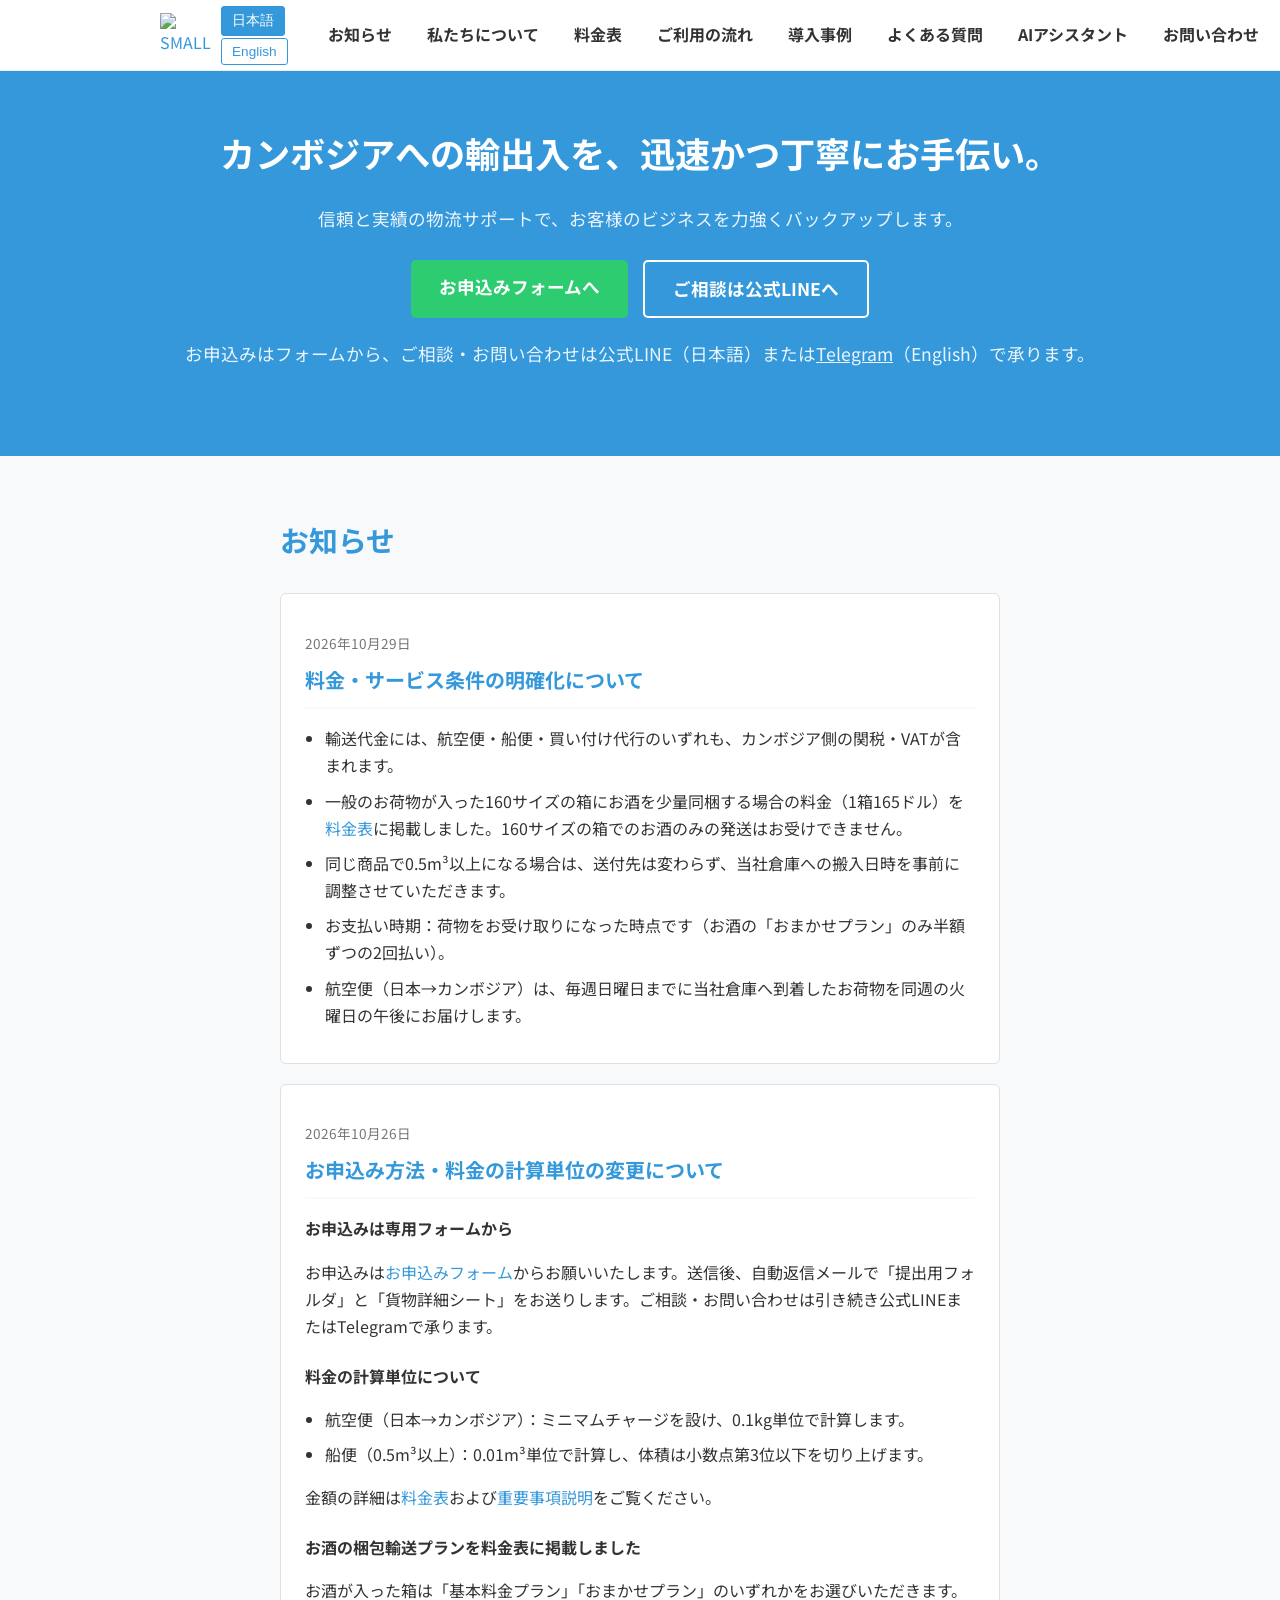
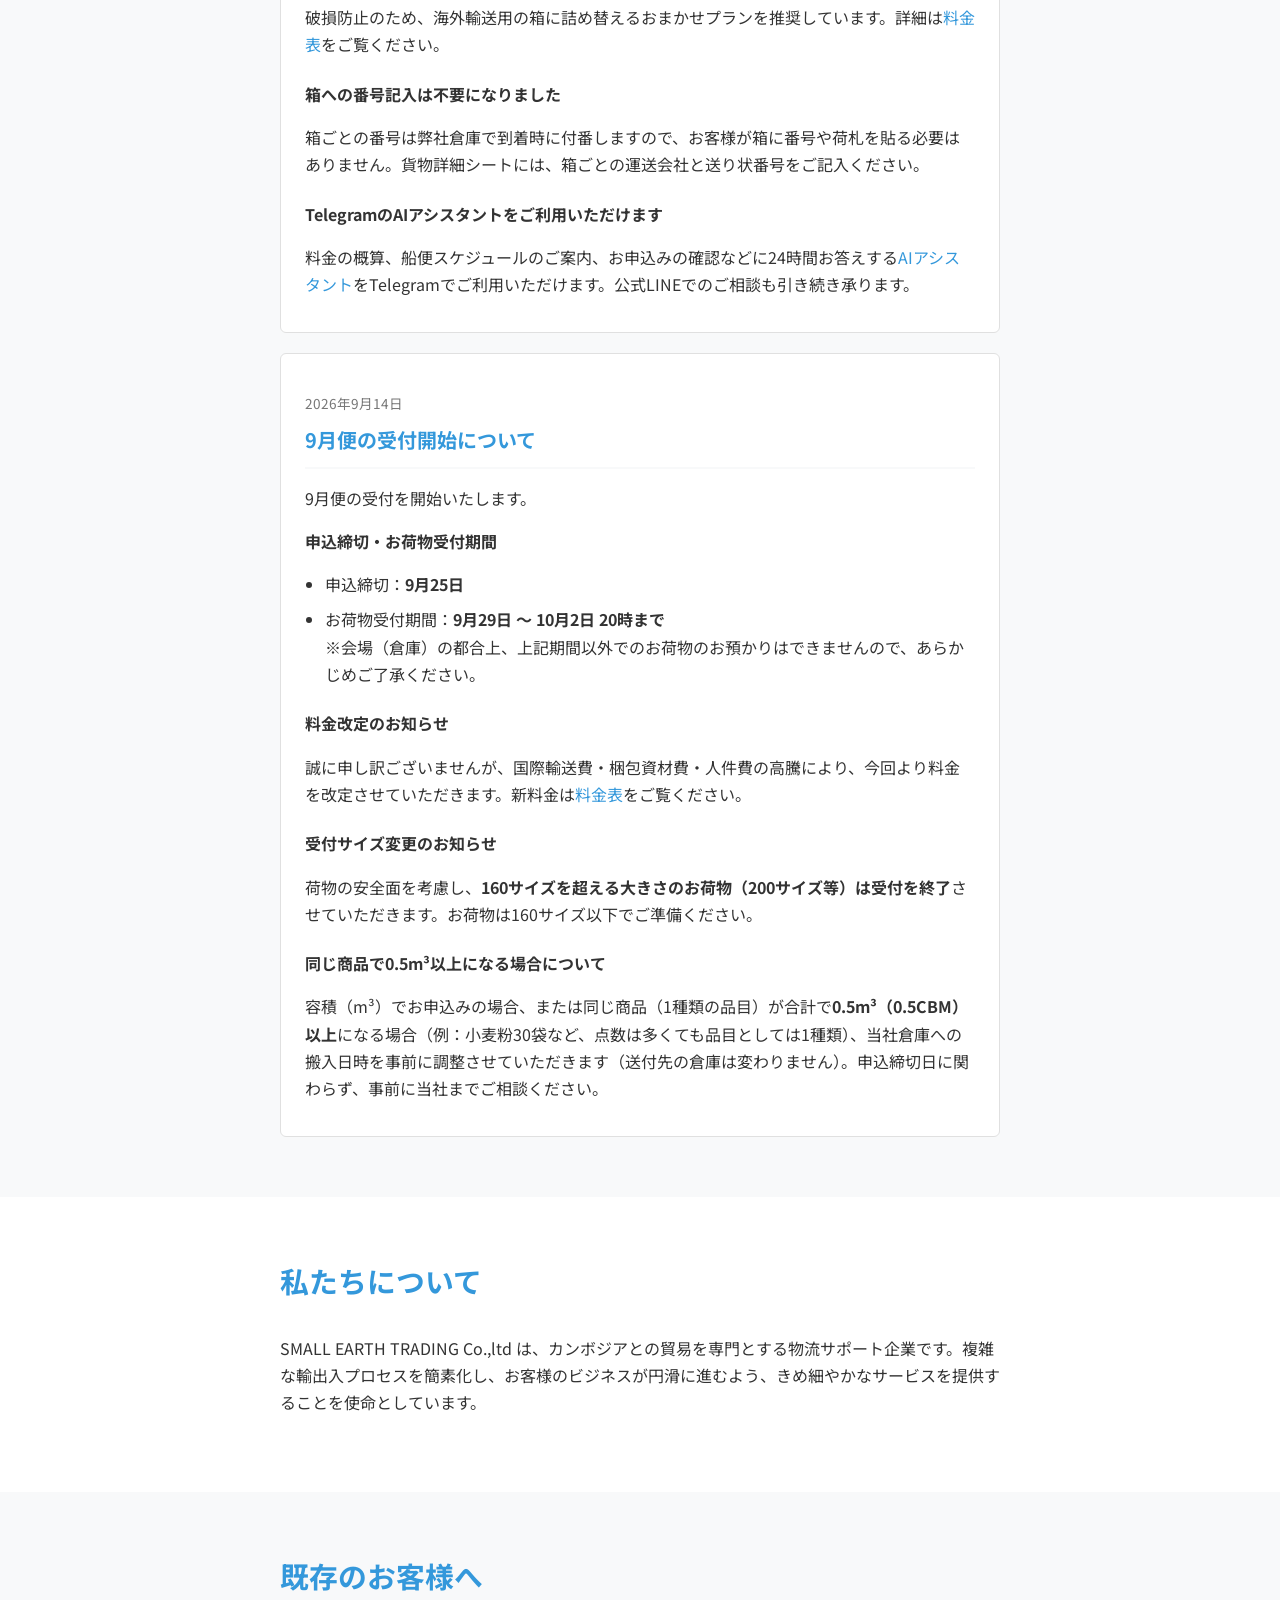
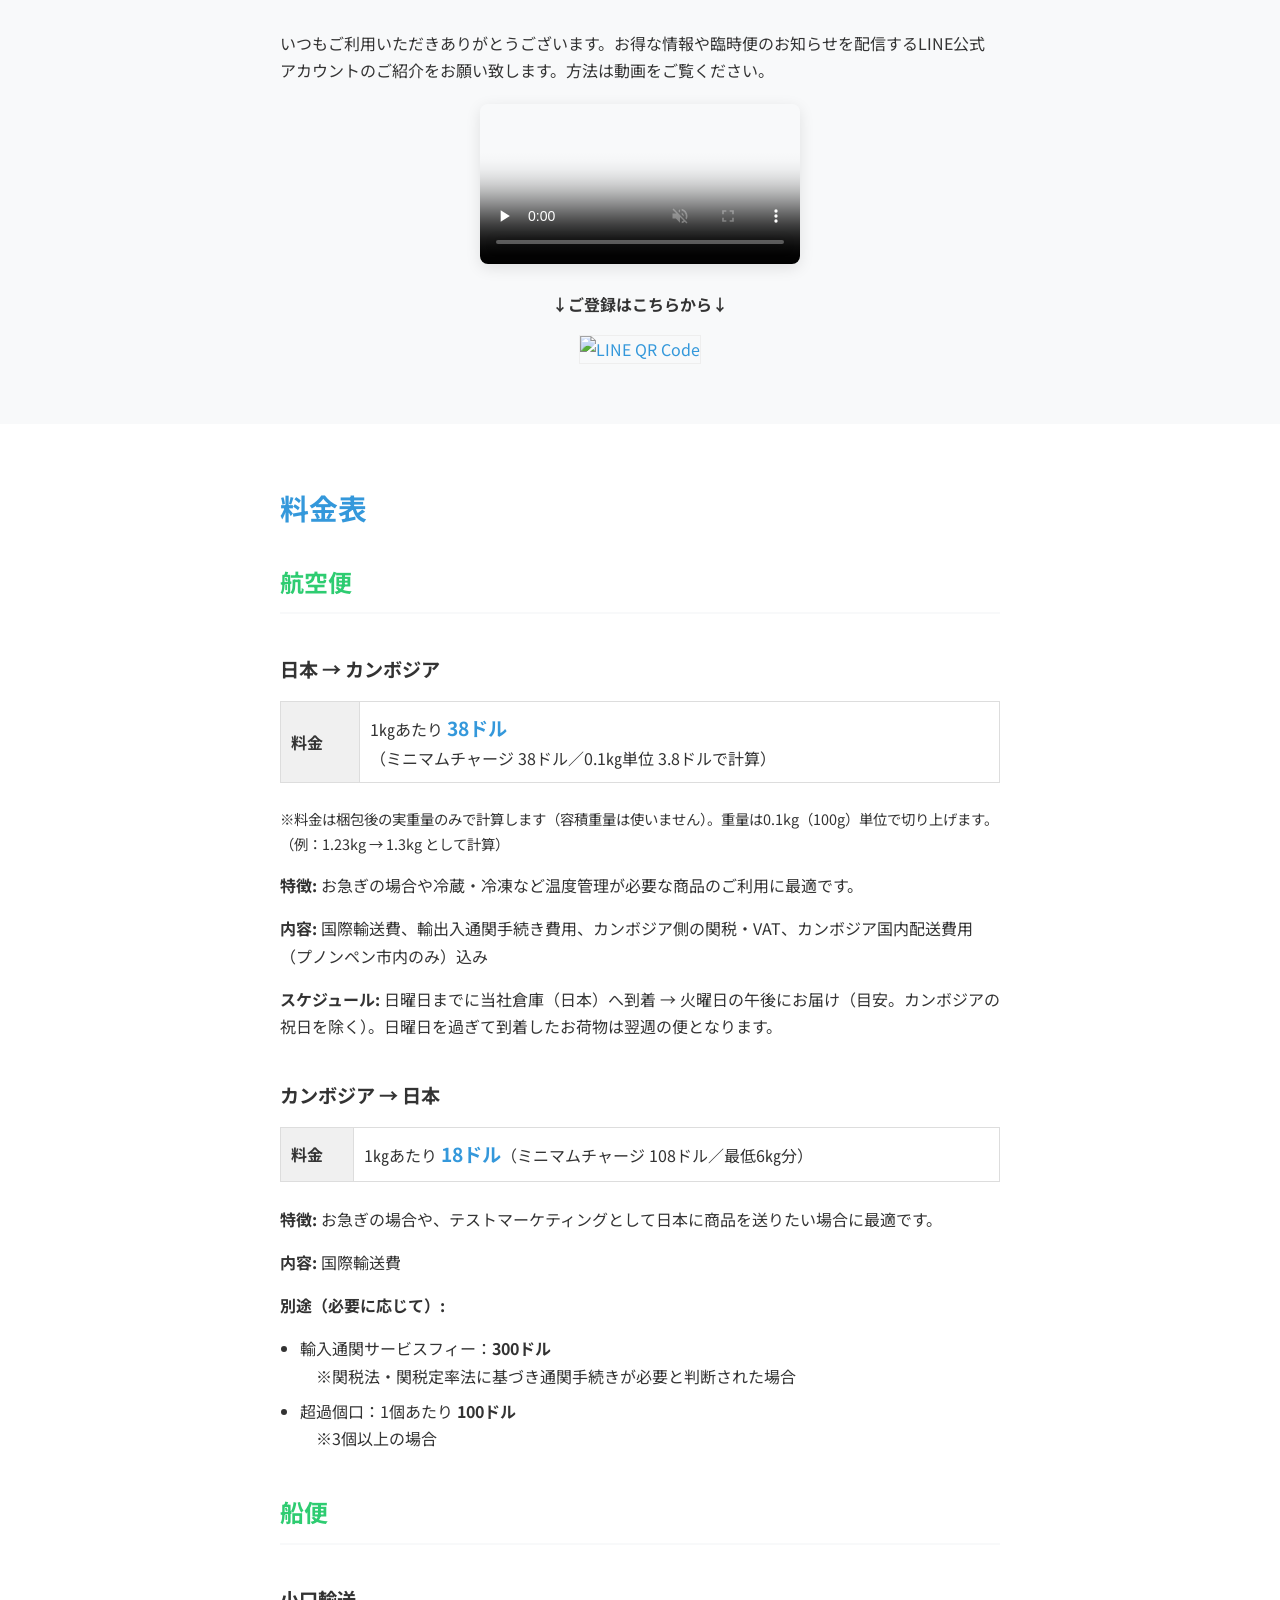
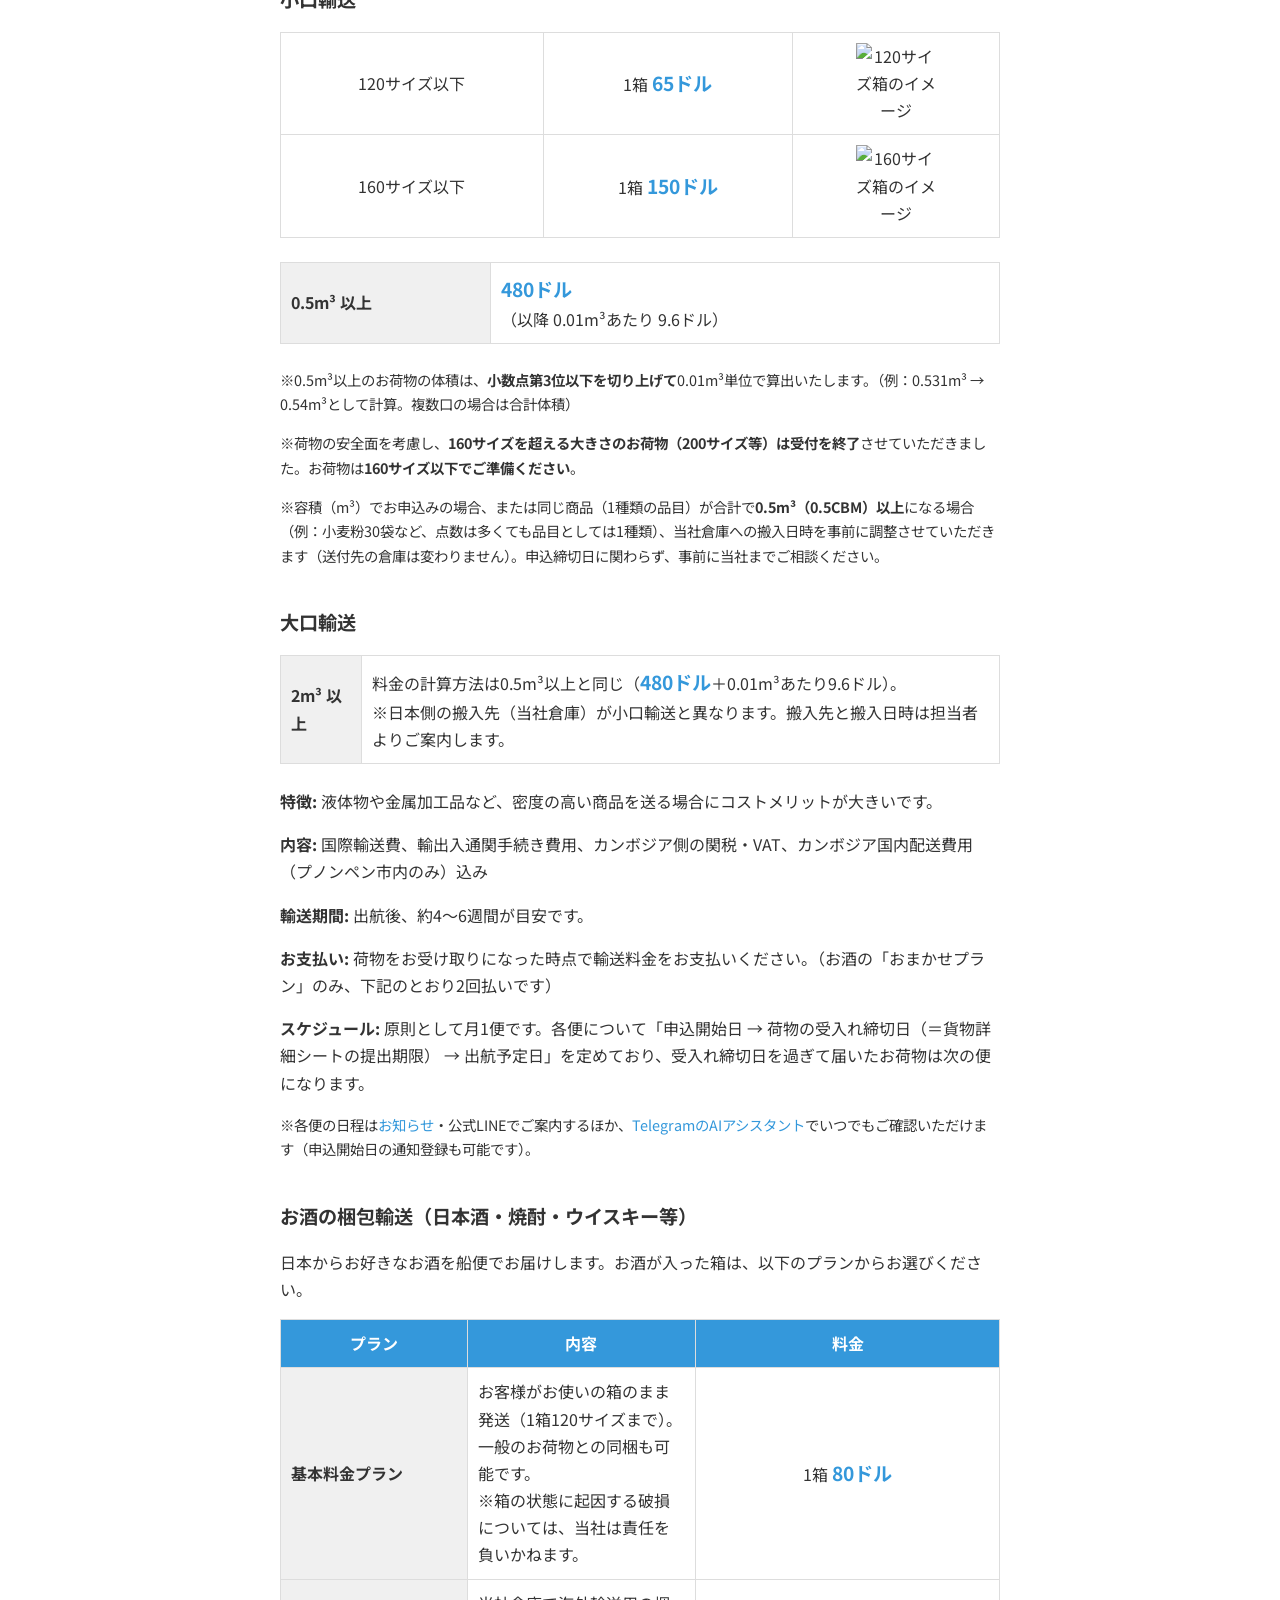
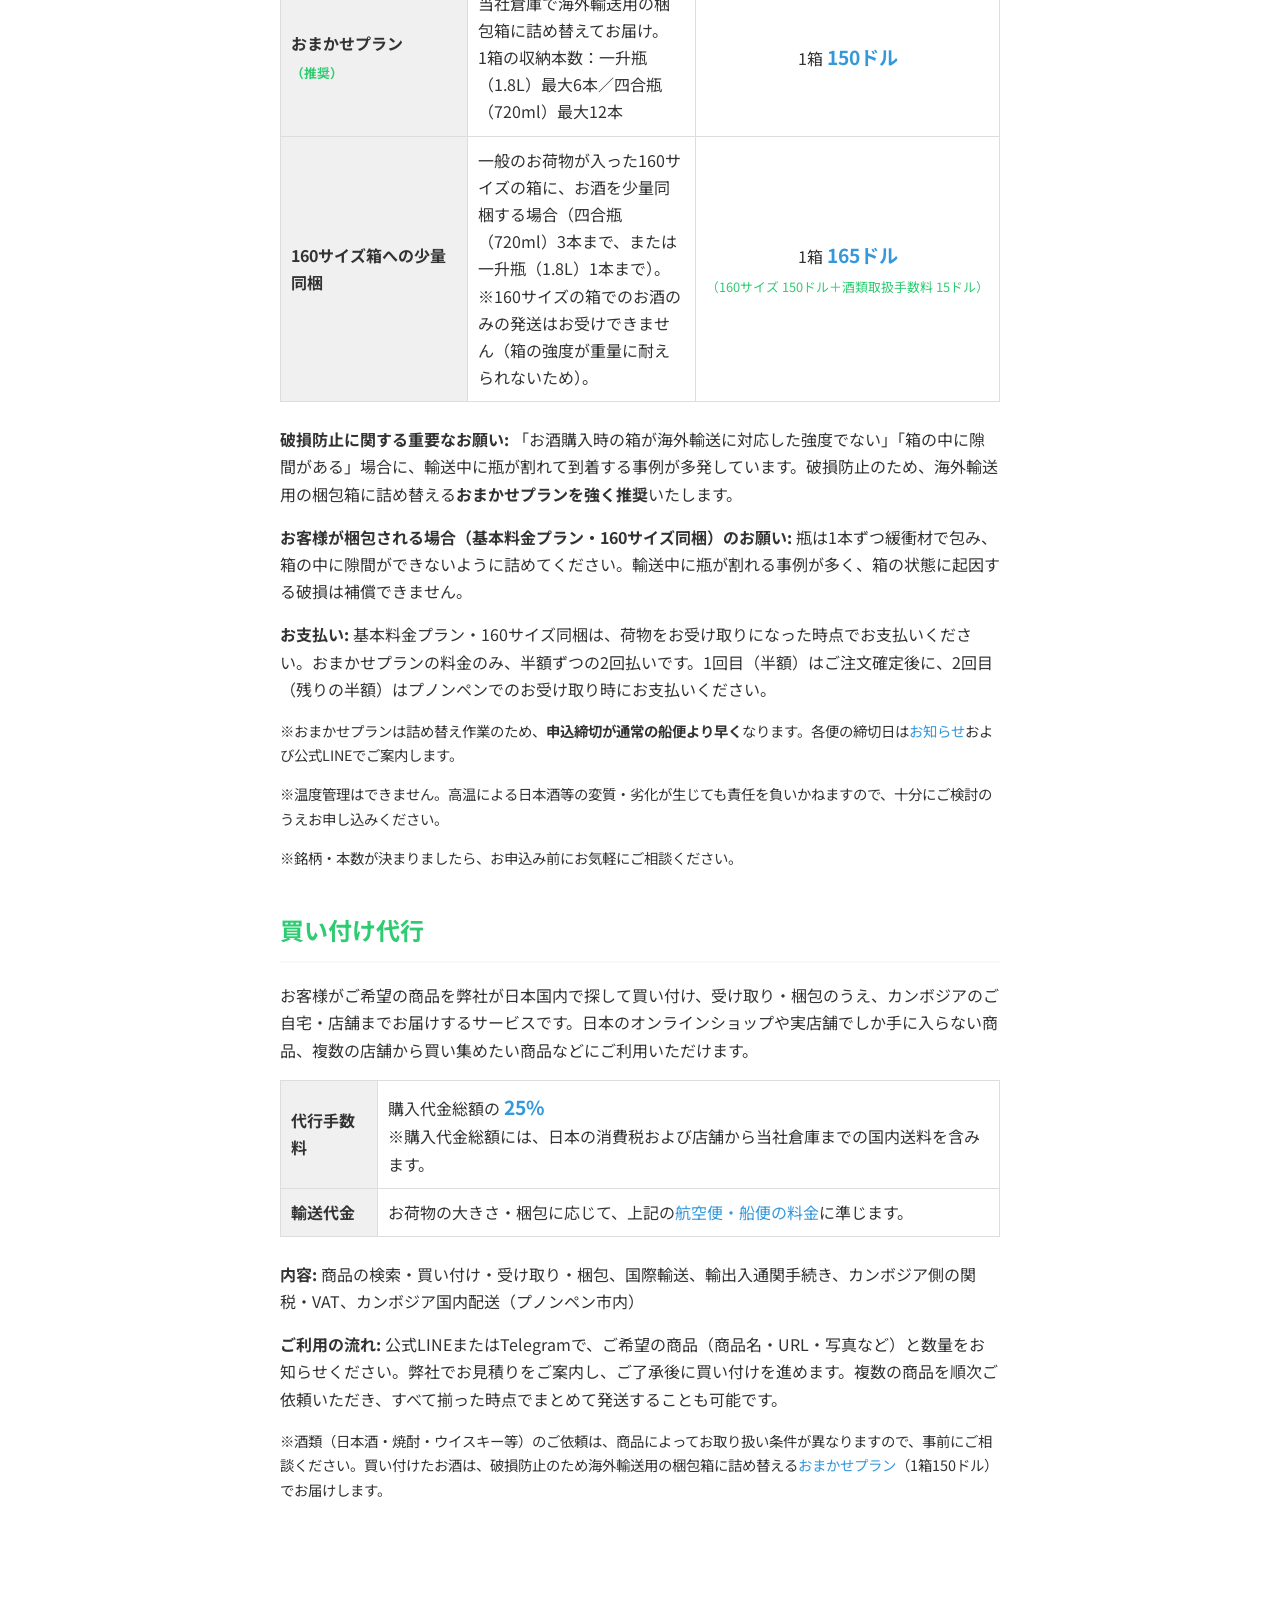
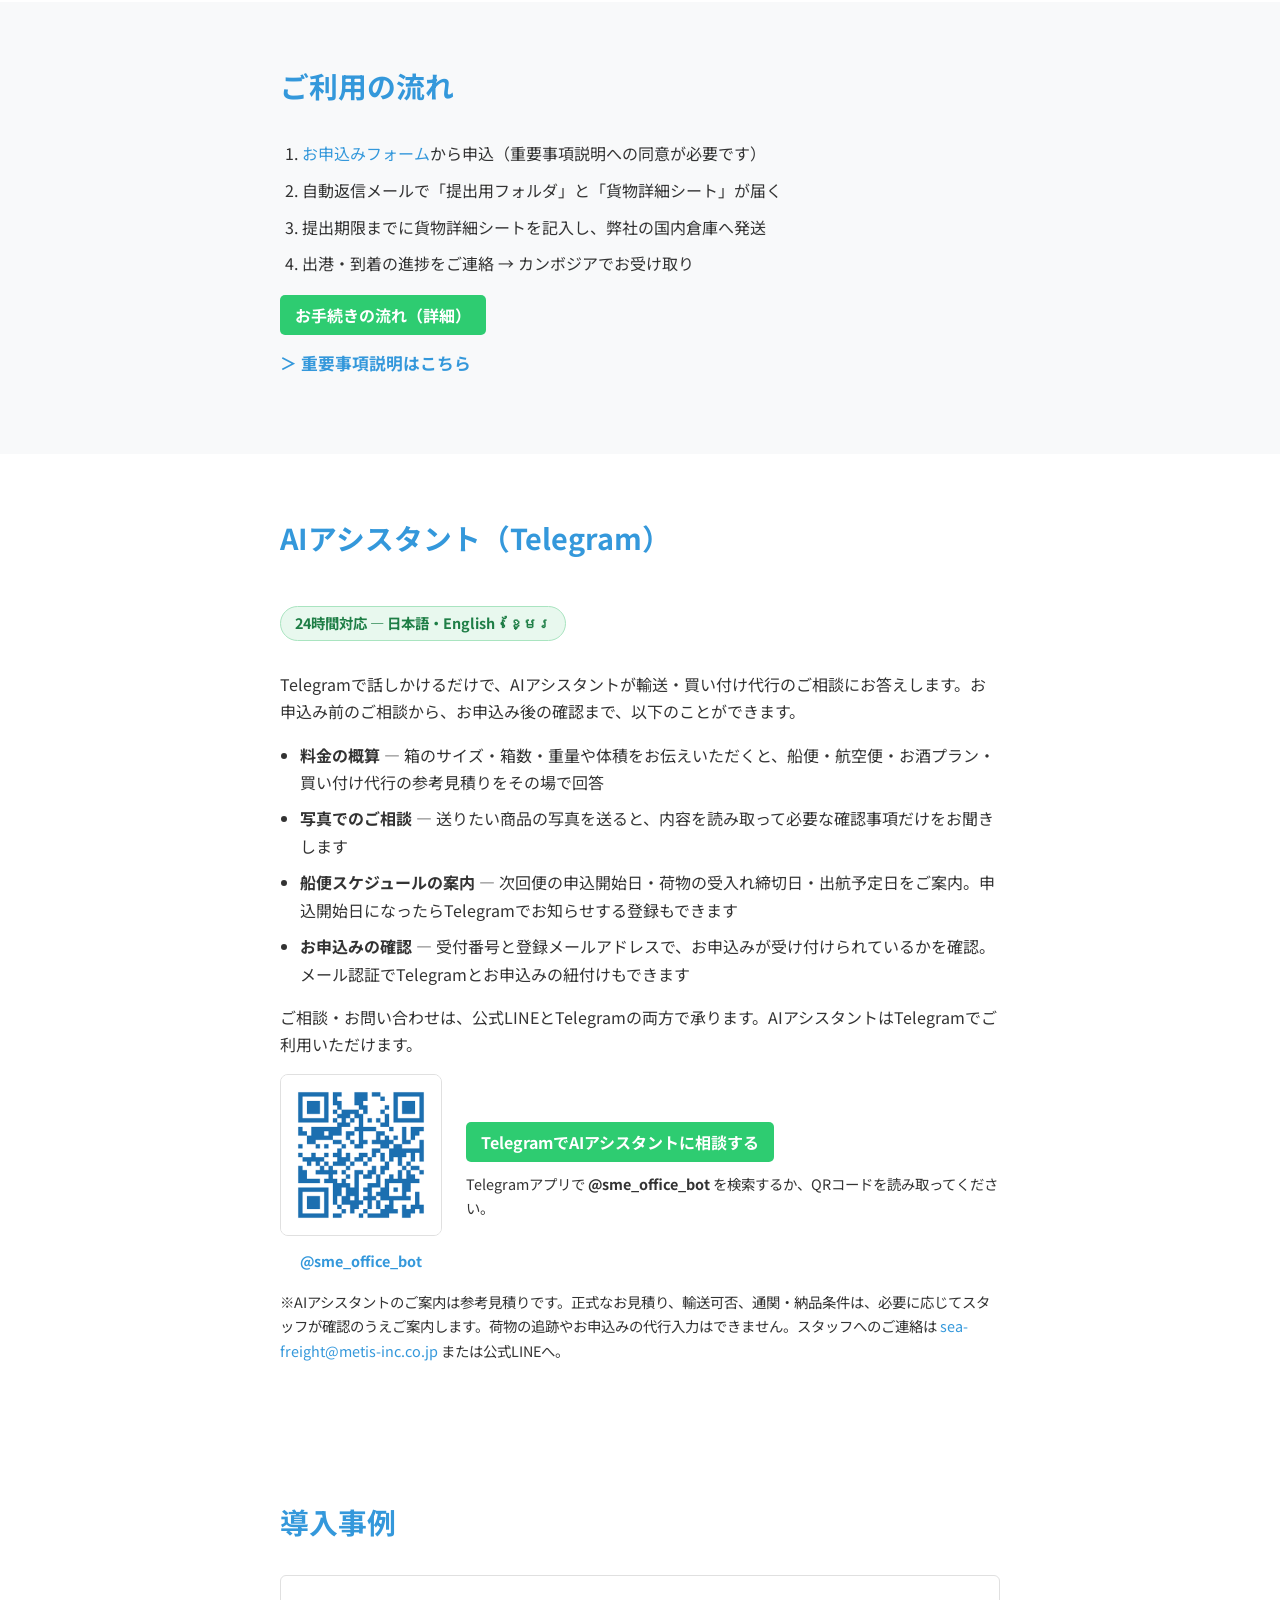
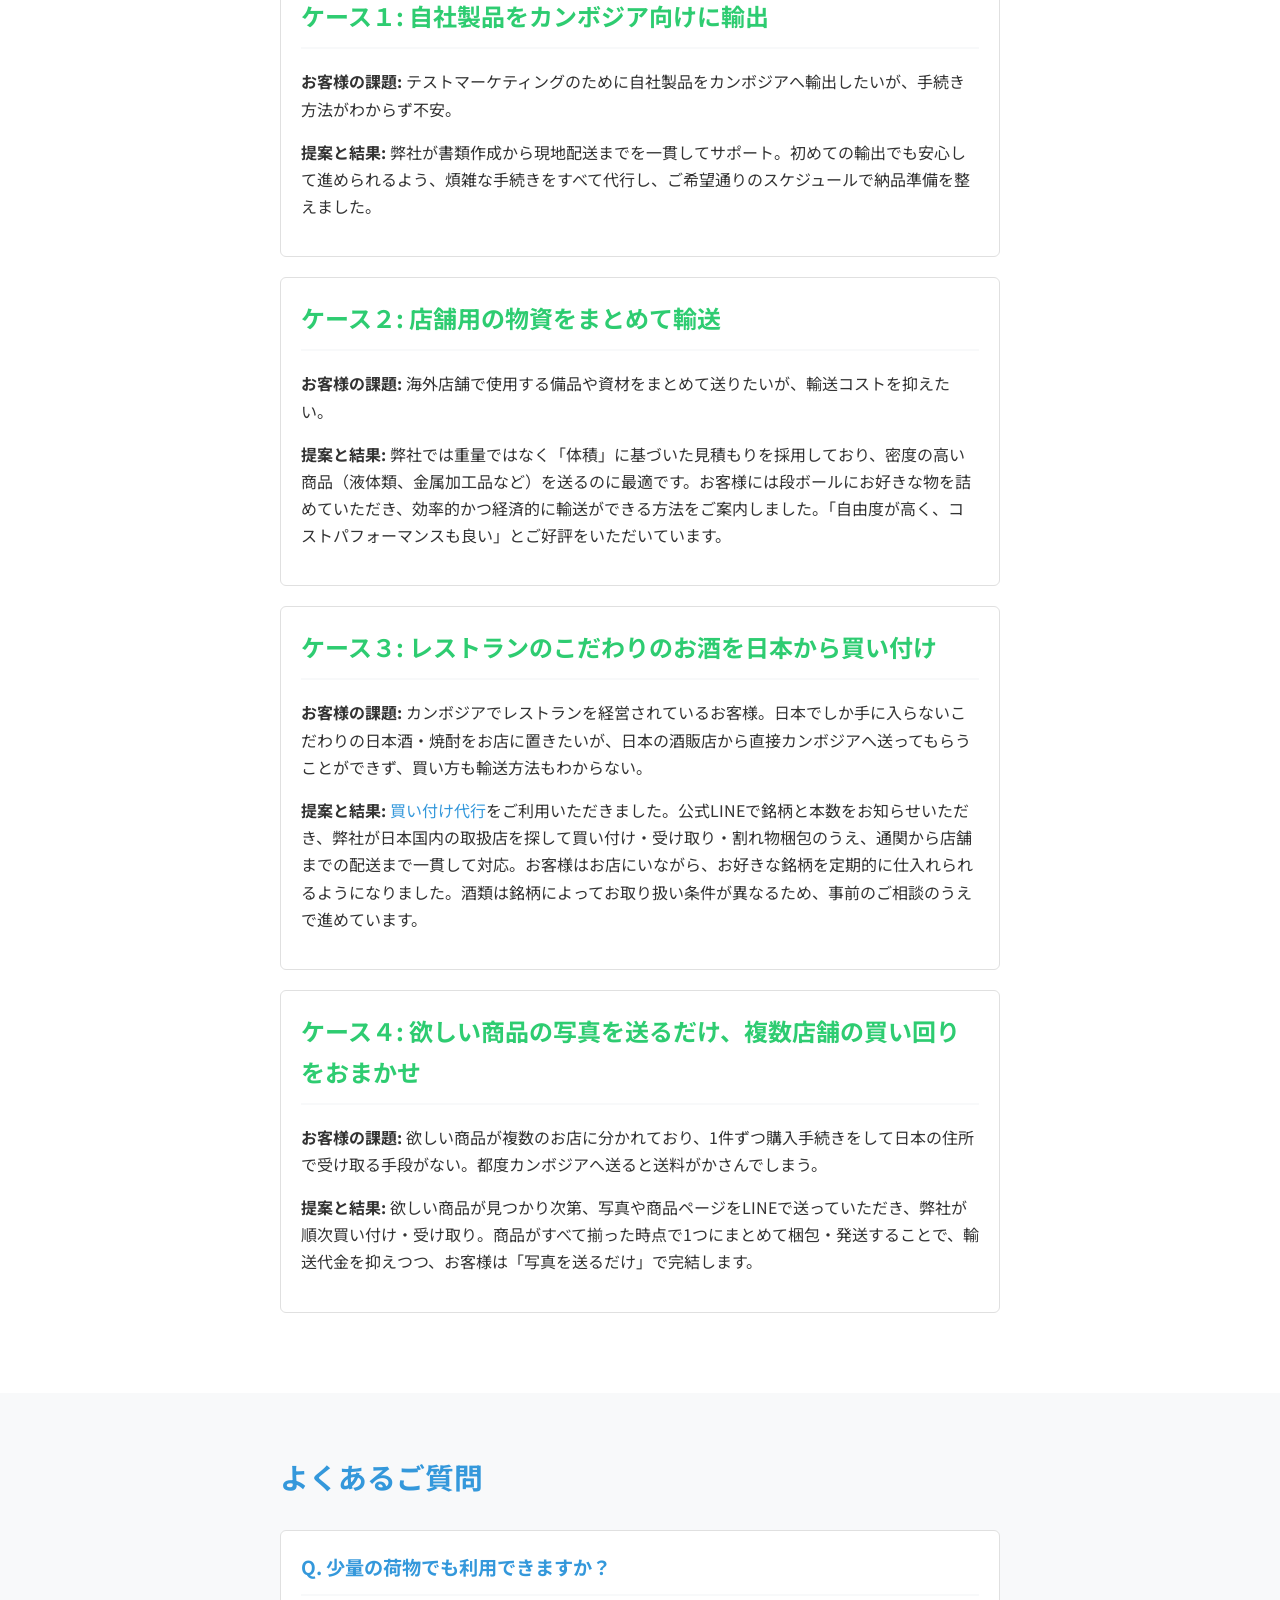
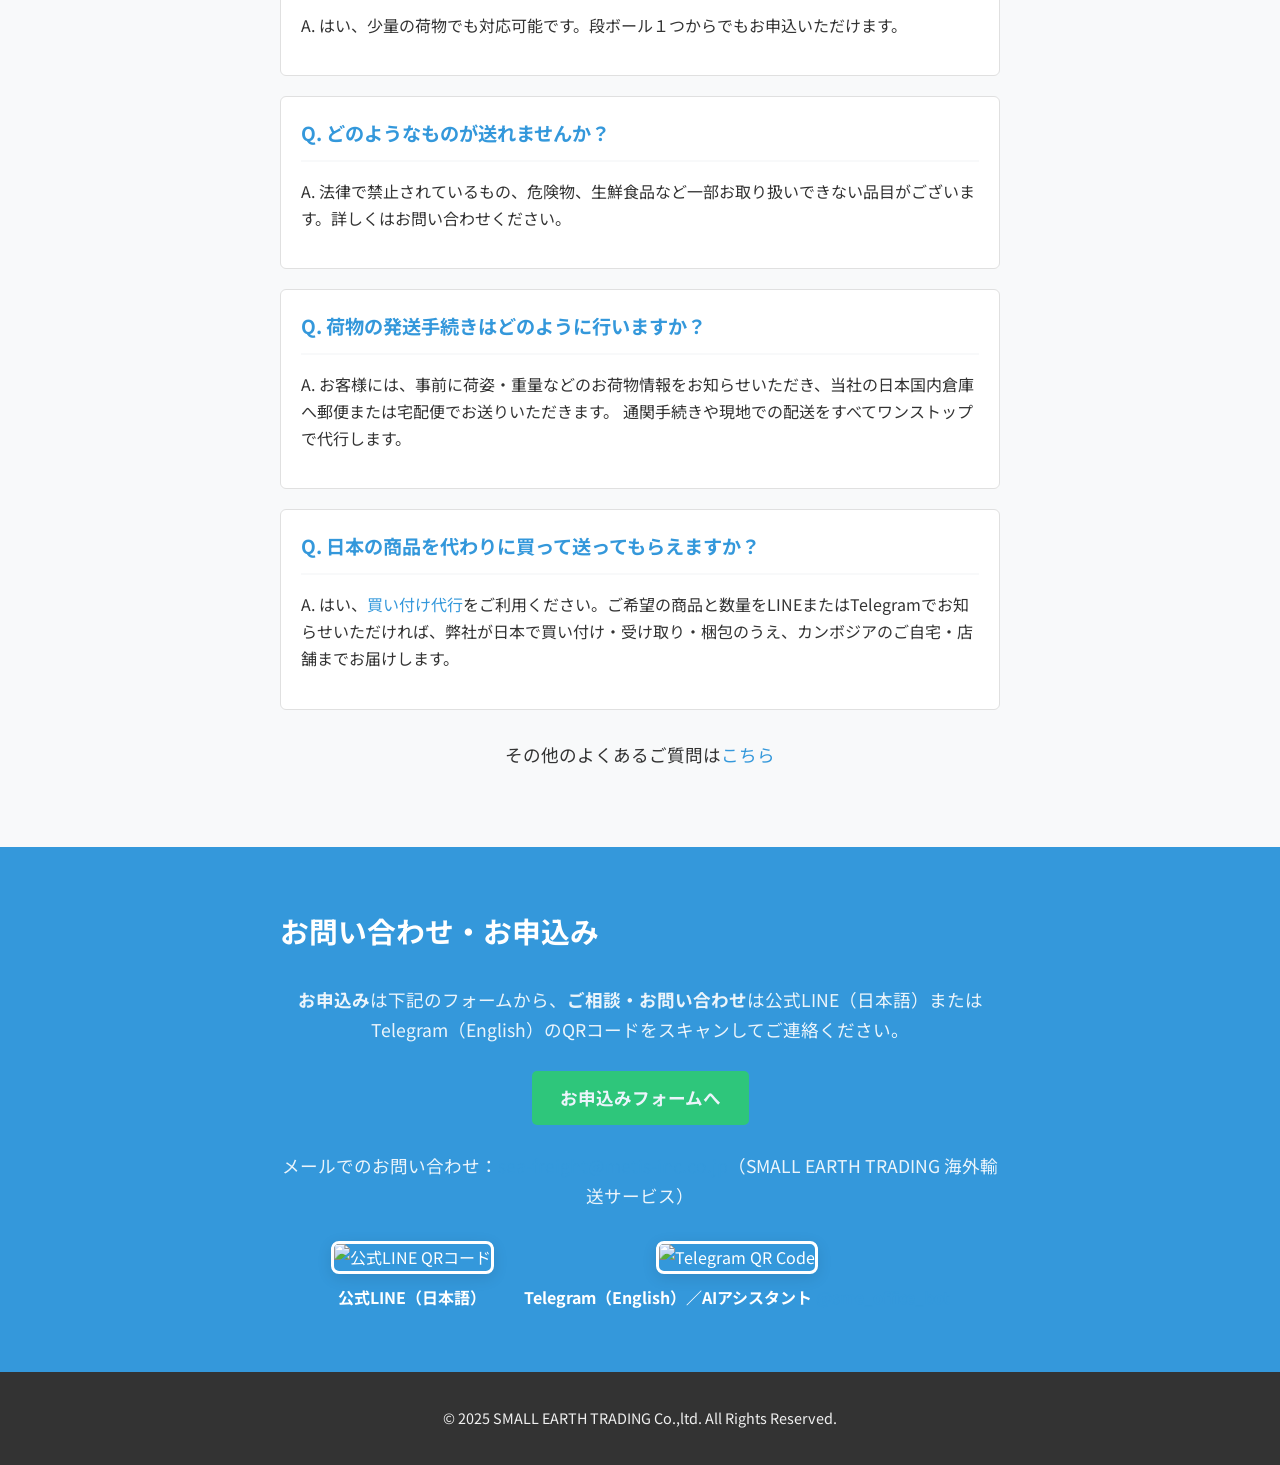
==== index.html @ 421dba2b "fix: System Message Ver.3.1 最終版の残りの差分を反映（梱包のお願い・受付番号の確認方法・航空便の目安・0.5m³の対象） - 料金表 お酒：お客様が梱包する場合（基本料金プ" ====
<!DOCTYPE html>
<html lang="ja" data-title-ja="SMALL EARTH TRADING Co.,ltd - サービス案内" data-title-en="SMALL EARTH TRADING Co.,ltd - Service Information">
<head>
    <meta charset="UTF-8">
    <meta name="viewport" content="width=device-width, initial-scale=1.0">
    <script>/* 表示前に言語を確定させ、日英が一瞬二重表示されるのを防ぐ */
    try{var _l=localStorage.getItem("preferredLanguage");document.documentElement.lang=(_l==="en"||_l==="ja")?_l:"ja";}catch(e){}</script>
    <title>SMALL EARTH TRADING Co.,ltd - サービス案内</title>
    <meta name="description" content="カンボジア向けの輸出入・物流サポート。航空便・船便・買い付け代行の料金表、ご利用の流れ、導入事例をご案内します。通関手続きから現地配送までワンストップ、段ボール1箱からお申し込みいただけます。">
    <link rel="canonical" href="https://set-kh.github.io/smallearthtrading/">

    <!-- SNS・検索結果での表示（OGP） -->
    <meta property="og:type" content="website">
    <meta property="og:site_name" content="SMALL EARTH TRADING Co.,ltd">
    <meta property="og:locale" content="ja_JP">
    <meta property="og:title" content="SMALL EARTH TRADING Co.,ltd - カンボジア向け輸出入・物流サポート">
    <meta property="og:description" content="カンボジア向けの輸出入・物流サポート。航空便・船便・買い付け代行の料金表、ご利用の流れ、導入事例をご案内します。通関手続きから現地配送までワンストップ、段ボール1箱からお申し込みいただけます。">
    <meta property="og:url" content="https://set-kh.github.io/smallearthtrading/">
    <meta property="og:image" content="https://set-kh.github.io/smallearthtrading/assets/img/og-image.jpg">
    <meta property="og:image:width" content="1200">
    <meta property="og:image:height" content="630">
    <meta name="twitter:card" content="summary_large_image">

    <!-- ファビコン -->
    <link rel="icon" href="assets/img/favicon.ico" sizes="any">
    <link rel="icon" type="image/png" sizes="32x32" href="assets/img/favicon-32.png">
    <link rel="apple-touch-icon" href="assets/img/apple-touch-icon.png">
    <meta name="theme-color" content="#3498db">

    <link rel="stylesheet" href="assets/css/style.css">
    <link rel="preconnect" href="https://fonts.googleapis.com">
    <link rel="preconnect" href="https://fonts.gstatic.com" crossorigin>
    <link href="https://fonts.googleapis.com/css2?family=Noto+Sans+JP:wght@400;700&display=swap" rel="stylesheet">
</head>
<body>
    <header class="site-header">
        <div class="container header-container">
            <a href="index.html" class="logo">
                <img src="assets/img/logo-sme.jpg" alt="SMALL EARTH TRADING Co.,ltd logo" width="224" height="180">
            </a>

            <div class="header-controls">
                <div class="language-switcher">
                    <button class="lang-switch-btn" data-lang="ja">日本語</button>
                    <button class="lang-switch-btn" data-lang="en">English</button>
                </div>
                <button class="menu-toggle" aria-expanded="false" aria-controls="mainNav">
                    <span class="sr-only">メニュー開閉</span>
                    <span class="bar"></span><span class="bar"></span><span class="bar"></span>
                </button>
            </div>

            <nav class="global-nav">
                <ul id="mainNav">
                    <li><a href="#news"><span class="lang-ja">お知らせ</span><span class="lang-en">News</span></a></li>
                    <li><a href="#about-us"><span class="lang-ja">私たちについて</span><span class="lang-en">About Us</span></a></li>
                    <li><a href="#price-list"><span class="lang-ja">料金表</span><span class="lang-en">Price List</span></a></li>
                    <li><a href="#flow"><span class="lang-ja">ご利用の流れ</span><span class="lang-en">Flow</span></a></li>
                    <li><a href="#case-study"><span class="lang-ja">導入事例</span><span class="lang-en">Case Study</span></a></li>
                    <li><a href="#faq"><span class="lang-ja">よくある質問</span><span class="lang-en">FAQ</span></a></li>
                    <li><a href="#ai-assistant"><span class="lang-ja">AIアシスタント</span><span class="lang-en">AI Assistant</span></a></li>
                    <li><a href="#contact"><span class="lang-ja">お問い合わせ</span><span class="lang-en">Contact</span></a></li>
                    <li><a href="https://forms.gle/1VbQ4Ry41PzQt4AJA" target="_blank" rel="noopener noreferrer" class="nav-button"><span class="lang-ja">お申込み</span><span class="lang-en">Apply</span></a></li>
                </ul>
            </nav>
        </div>
    </header>

    <main>
        <section id="hero-top" class="hero-section section-padding">
            <div class="container">
                <h1>
                    <span class="lang-ja">カンボジアへの輸出入を、<br class="sp-only">迅速かつ丁寧にお手伝い。</span>
                    <span class="lang-en">Fast and courteous support for your<br class="sp-only"> exports and imports to Cambodia.</span>
                </h1>
                <p>
                    <span class="lang-ja">信頼と実績の物流サポートで、お客様のビジネスを力強くバックアップします。</span>
                    <span class="lang-en">We strongly back up your business with reliable and proven logistics support.</span>
                </p>
                <div class="cta-group">
                    <a href="https://forms.gle/1VbQ4Ry41PzQt4AJA" target="_blank" rel="noopener noreferrer" class="cta-button">
                        <span class="lang-ja">お申込みフォームへ</span>
                        <span class="lang-en">Apply (Application Form)</span>
                    </a>
                    <a href="https://line.me/R/ti/p/@314vujlc" target="_blank" rel="noopener noreferrer" class="cta-button cta-button-secondary">
                        <span class="lang-ja">ご相談は公式LINEへ</span>
                        <span class="lang-en">Consult us on Official LINE</span>
                    </a>
                </div>
                <p class="cta-note">
                    <span class="lang-ja">お申込みはフォームから、ご相談・お問い合わせは公式LINE（日本語）または<a href="#contact">Telegram</a>（English）で承ります。</span>
                    <span class="lang-en">Please apply via the form. For consultations and inquiries, contact us on Official LINE (Japanese) or <a href="#contact">Telegram</a> (English).</span>
                </p>
            </div>
        </section>

        <section id="news" class="section-padding-alt">
            <div class="container content-prose">
                <h2><span class="lang-ja">お知らせ</span><span class="lang-en">News</span></h2>

                <!-- ▼ 新しいお知らせは、この直下にこの article ブロックを丸ごとコピーして追加してください ▼ -->
                <article class="news-item">
                    <p class="news-date"><time datetime="2026-10-29">2026年10月29日</time></p>
                    <h3><span class="lang-ja">料金・サービス条件の明確化について</span><span class="lang-en">Clarification of Fees and Service Terms</span></h3>
                    <ul>
                        <li><span class="lang-ja">輸送代金には、航空便・船便・買い付け代行のいずれも、カンボジア側の関税・VATが含まれます。</span><span class="lang-en">Shipping charges for air freight, sea freight and the purchasing agent service all include Cambodian customs duties and VAT.</span></li>
                        <li><span class="lang-ja">一般のお荷物が入った160サイズの箱にお酒を少量同梱する場合の料金（1箱165ドル）を<a href="#alcohol-plans">料金表</a>に掲載しました。160サイズの箱でのお酒のみの発送はお受けできません。</span><span class="lang-en">The fee for packing a small amount of alcohol together with general goods in a 160cm box ($165 per box) has been added to the <a href="#alcohol-plans">Price List</a>. Alcohol-only shipments in a 160cm box are not accepted.</span></li>
                        <li><span class="lang-ja">同じ商品で0.5m³以上になる場合は、送付先は変わらず、当社倉庫への搬入日時を事前に調整させていただきます。</span><span class="lang-en">When a single product type totals 0.5m³ or more, the drop-off address stays the same; we will arrange the drop-off date and time at our warehouse with you in advance.</span></li>
                        <li><span class="lang-ja">お支払い時期：荷物をお受け取りになった時点です（お酒の「おまかせプラン」のみ半額ずつの2回払い）。</span><span class="lang-en">Payment timing: paid when you receive your goods (only the alcohol "Omakase Plan" is paid in two equal instalments).</span></li>
                        <li><span class="lang-ja">航空便（日本→カンボジア）は、毎週日曜日までに当社倉庫へ到着したお荷物を同週の火曜日の午後にお届けします。</span><span class="lang-en">Air freight (Japan → Cambodia): packages arriving at our warehouse by Sunday are delivered on the afternoon of the same week's Tuesday.</span></li>
                    </ul>
                </article>

                <article class="news-item">
                    <p class="news-date"><time datetime="2026-10-26">2026年10月26日</time></p>
                    <h3><span class="lang-ja">お申込み方法・料金の計算単位の変更について</span><span class="lang-en">Changes to the Application Process and Fee Calculation Units</span></h3>

                    <h4><span class="lang-ja">お申込みは専用フォームから</span><span class="lang-en">Applications via the Application Form</span></h4>
                    <p>
                        <span class="lang-ja">お申込みは<a href="https://forms.gle/1VbQ4Ry41PzQt4AJA" target="_blank" rel="noopener noreferrer">お申込みフォーム</a>からお願いいたします。送信後、自動返信メールで「提出用フォルダ」と「貨物詳細シート」をお送りします。ご相談・お問い合わせは引き続き公式LINEまたはTelegramで承ります。</span>
                        <span class="lang-en">Please apply via our <a href="https://forms.gle/1VbQ4Ry41PzQt4AJA" target="_blank" rel="noopener noreferrer">application form</a>. After submission, you will receive an automatic reply with your submission folder and cargo detail sheet. Consultations and inquiries are still welcome on Official LINE or Telegram.</span>
                    </p>

                    <h4><span class="lang-ja">料金の計算単位について</span><span class="lang-en">Fee Calculation Units</span></h4>
                    <ul>
                        <li><span class="lang-ja">航空便（日本→カンボジア）：ミニマムチャージを設け、0.1kg単位で計算します。</span><span class="lang-en">Air freight (Japan → Cambodia): a minimum charge applies, and fees are calculated in 0.1 kg units.</span></li>
                        <li><span class="lang-ja">船便（0.5m³以上）：0.01m³単位で計算し、体積は小数点第3位以下を切り上げます。</span><span class="lang-en">Sea freight (0.5 m³ or more): fees are calculated in 0.01 m³ units, with volume rounded up to two decimal places.</span></li>
                    </ul>
                    <p>
                        <span class="lang-ja">金額の詳細は<a href="#price-list">料金表</a>および<a href="important-matters.html" target="_blank" rel="noopener noreferrer">重要事項説明</a>をご覧ください。</span>
                        <span class="lang-en">Please see the <a href="#price-list">Price List</a> and the <a href="important-matters.html" target="_blank" rel="noopener noreferrer">Important Disclosures</a> for details.</span>
                    </p>

                    <h4><span class="lang-ja">お酒の梱包輸送プランを料金表に掲載しました</span><span class="lang-en">Alcohol Shipping Plans Added to the Price List</span></h4>
                    <p>
                        <span class="lang-ja">お酒が入った箱は「基本料金プラン」「おまかせプラン」のいずれかをお選びいただきます。破損防止のため、海外輸送用の箱に詰め替えるおまかせプランを推奨しています。詳細は<a href="#alcohol-plans">料金表</a>をご覧ください。</span>
                        <span class="lang-en">For boxes containing alcohol, please choose either the Basic Plan or the Omakase Plan. We recommend the Omakase Plan, in which we repack bottles into export-grade cartons to prevent breakage. See the <a href="#alcohol-plans">Price List</a> for details.</span>
                    </p>

                    <h4><span class="lang-ja">箱への番号記入は不要になりました</span><span class="lang-en">No Need to Number Your Boxes</span></h4>
                    <p>
                        <span class="lang-ja">箱ごとの番号は弊社倉庫で到着時に付番しますので、お客様が箱に番号や荷札を貼る必要はありません。貨物詳細シートには、箱ごとの運送会社と送り状番号をご記入ください。</span>
                        <span class="lang-en">We now number each box on arrival at our warehouse, so you no longer need to write numbers or attach labels to your boxes. Please enter the courier and tracking number for each box in your cargo detail sheet.</span>
                    </p>

                    <h4><span class="lang-ja">TelegramのAIアシスタントをご利用いただけます</span><span class="lang-en">AI Assistant Now Available on Telegram</span></h4>
                    <p>
                        <span class="lang-ja">料金の概算、船便スケジュールのご案内、お申込みの確認などに24時間お答えする<a href="#ai-assistant">AIアシスタント</a>をTelegramでご利用いただけます。公式LINEでのご相談も引き続き承ります。</span>
                        <span class="lang-en">Our <a href="#ai-assistant">AI assistant</a> is now available on Telegram, answering 24/7 about price estimates, sea freight schedules and application checks. Consultations on Official LINE continue as before.</span>
                    </p>
                </article>

                <article class="news-item">
                    <p class="news-date"><time datetime="2026-09-14">2026年9月14日</time></p>
                    <h3><span class="lang-ja">9月便の受付開始について</span><span class="lang-en">September Shipment: Applications Now Open</span></h3>

                    <p><span class="lang-ja">9月便の受付を開始いたします。</span><span class="lang-en">We are now accepting applications for the September shipment.</span></p>

                    <h4><span class="lang-ja">申込締切・お荷物受付期間</span><span class="lang-en">Application Deadline &amp; Drop-off Period</span></h4>
                    <ul>
                        <li><span class="lang-ja">申込締切：<strong>9月25日</strong></span><span class="lang-en">Application deadline: <strong>September 25</strong></span></li>
                        <li>
                            <span class="lang-ja">お荷物受付期間：<strong>9月29日 〜 10月2日 20時まで</strong><br>※会場（倉庫）の都合上、上記期間以外でのお荷物のお預かりはできませんので、あらかじめご了承ください。</span>
                            <span class="lang-en">Drop-off period: <strong>September 29 – October 2, until 8:00 PM</strong><br>*Due to warehouse constraints, we cannot accept packages outside this period. Thank you for your understanding.</span>
                        </li>
                    </ul>

                    <h4><span class="lang-ja">料金改定のお知らせ</span><span class="lang-en">Price Revision</span></h4>
                    <p>
                        <span class="lang-ja">誠に申し訳ございませんが、国際輸送費・梱包資材費・人件費の高騰により、今回より料金を改定させていただきます。新料金は<a href="#price-list">料金表</a>をご覧ください。</span>
                        <span class="lang-en">We regret to inform you that, due to rising international shipping, packaging material and labor costs, our rates will be revised starting with this shipment. Please see the <a href="#price-list">Price List</a> for the new rates.</span>
                    </p>

                    <h4><span class="lang-ja">受付サイズ変更のお知らせ</span><span class="lang-en">Change to Accepted Sizes</span></h4>
                    <p>
                        <span class="lang-ja">荷物の安全面を考慮し、<strong>160サイズを超える大きさのお荷物（200サイズ等）は受付を終了</strong>させていただきます。お荷物は160サイズ以下でご準備ください。</span>
                        <span class="lang-en">For safety reasons, we <strong>will no longer accept packages larger than 160cm size</strong> (e.g. 200cm size). Please prepare your packages at 160cm size or smaller.</span>
                    </p>

                    <h4><span class="lang-ja">同じ商品で0.5m³以上になる場合について</span><span class="lang-en">When a Single Product Type Totals 0.5m³ or More</span></h4>
                    <p>
                        <span class="lang-ja">容積（m³）でお申込みの場合、または同じ商品（1種類の品目）が合計で<strong>0.5m³（0.5CBM）以上</strong>になる場合（例：小麦粉30袋など、点数は多くても品目としては1種類）、当社倉庫への搬入日時を事前に調整させていただきます（送付先の倉庫は変わりません）。申込締切日に関わらず、事前に当社までご相談ください。</span>
                        <span class="lang-en">If you apply by volume (m³), or if the <strong>same product (one type of item) totals 0.5m³ (0.5CBM) or more</strong> (e.g. 30 bags of flour — many pieces but one product type), we will arrange the drop-off date and time at our warehouse with you in advance (the drop-off address does not change). Please contact us in advance, regardless of the application deadline.</span>
                    </p>
                </article>
                <!-- ▲ ここまでが1件分のお知らせです ▲ -->

            </div>
        </section>

        <section id="about-us" class="section-padding">
            <div class="container content-prose">
                <h2><span class="lang-ja">私たちについて</span><span class="lang-en">About Us</span></h2>
                <p><span class="lang-ja">SMALL EARTH TRADING Co.,ltd は、カンボジアとの貿易を専門とする物流サポート企業です。複雑な輸出入プロセスを簡素化し、お客様のビジネスが円滑に進むよう、きめ細やかなサービスを提供することを使命としています。</span><span class="lang-en">SMALL EARTH TRADING Co.,ltd is a logistics support company specializing in trade with Cambodia. Our mission is to simplify the complex import/export process and provide detailed services to ensure your business runs smoothly.</span></p>
            </div>
        </section>

        <section id="line-for-customers" class="section-padding-alt">
            <div class="container content-prose">
                <h2><span class="lang-ja">既存のお客様へ</span><span class="lang-en">To Our Valued Customers</span></h2>
                <p><span class="lang-ja">いつもご利用いただきありがとうございます。お得な情報や臨時便のお知らせを配信するLINE公式アカウントのご紹介をお願い致します。方法は動画をご覧ください。</span><span class="lang-en">Thank you for your continued business. We have launched our LINE Official Account to send you special deals and announcements. Please join us!</span></p>
                <div class="video-container">
                    <video src="assets/video/Line_intro_video.mp4" poster="assets/img/video-poster.jpg"
                           preload="none" controls playsinline muted loop
                           width="720" height="1280">
                        <span class="lang-ja">お使いのブラウザはビデオ再生に対応していません。</span>
                        <span class="lang-en">Your browser does not support the video tag.</span>
                    </video>
                </div>
                <div class="line-contact">
                    <p><strong><span class="lang-ja">↓ご登録はこちらから↓</span><span class="lang-en">↓Register here↓</span></strong></p>
                    <a href="https://line.me/R/ti/p/@314vujlc" target="_blank" rel="noopener noreferrer" class="line-link">
                        <img src="assets/img/lineofficial-set.jpg" alt="LINE QR Code" class="qr-code" width="480" height="480" loading="lazy" decoding="async">
                    </a>
                </div>
            </div>
        </section>

        <section id="price-list" class="section-padding">
            <div class="container content-prose">
                <h2><span class="lang-ja">料金表</span><span class="lang-en">Price List</span></h2>
                
                <div class="price-category">
    <h3><span class="lang-ja">航空便</span><span class="lang-en">Air Freight</span></h3>

    <!-- 日本→カンボジア -->
    <h4><span class="lang-ja">日本 → カンボジア</span><span class="lang-en">Japan → Cambodia</span></h4>
    <table class="price-table">
        <tbody>
            <tr>
                <th><span class="lang-ja">料金</span><span class="lang-en">Price</span></th>
                <td>
                    <span class="lang-ja">1㎏あたり <strong>38ドル</strong><br>（ミニマムチャージ 38ドル／0.1㎏単位 3.8ドルで計算）</span>
                    <span class="lang-en"><strong>$38</strong> per kg<br>(Minimum charge: $38 / calculated in 0.1 kg units at $3.80)</span>
                </td>
            </tr>
        </tbody>
    </table>
    <p class="price-note">
        <span class="lang-ja">※料金は梱包後の実重量のみで計算します（容積重量は使いません）。重量は0.1kg（100g）単位で切り上げます。（例：1.23kg → 1.3kg として計算）</span>
        <span class="lang-en">*Fees are calculated on the actual packed weight only (no volumetric weight). Weight is rounded up to the nearest 0.1 kg (100 g). (e.g. 1.23 kg is calculated as 1.3 kg)</span>
    </p>
    <p><strong><span class="lang-ja">特徴:</span><span class="lang-en">Features:</span></strong><span class="lang-ja"> お急ぎの場合や冷蔵・冷凍など温度管理が必要な商品のご利用に最適です。</span><span class="lang-en"> Ideal for urgent shipments or goods requiring temperature control such as refrigerated/frozen items.</span></p>
    <p><strong><span class="lang-ja">内容:</span><span class="lang-en">Includes:</span></strong><span class="lang-ja"> 国際輸送費、輸出入通関手続き費用、カンボジア側の関税・VAT、カンボジア国内配送費用（プノンペン市内のみ）込み</span><span class="lang-en"> International shipping, export/import customs procedures, Cambodian customs duties and VAT, and domestic delivery within Phnom Penh.</span></p>
    <p><strong><span class="lang-ja">スケジュール:</span><span class="lang-en">Schedule:</span></strong><span class="lang-ja"> 日曜日までに当社倉庫（日本）へ到着 → 火曜日の午後にお届け（目安。カンボジアの祝日を除く）。日曜日を過ぎて到着したお荷物は翌週の便となります。</span><span class="lang-en"> Arrival at our warehouse in Japan by Sunday → Delivery on Tuesday afternoon (estimated; excluding Cambodian holidays). Packages arriving after Sunday are carried on the following week's flight.</span></p>

    <!-- カンボジア→日本 -->
    <h4><span class="lang-ja">カンボジア → 日本</span><span class="lang-en">Cambodia → Japan</span></h4>
    <table class="price-table">
        <tbody>
            <tr>
                <th><span class="lang-ja">料金</span><span class="lang-en">Price</span></th>
                <td><span class="lang-ja">1㎏あたり <strong>18ドル</strong>（ミニマムチャージ 108ドル／最低6㎏分）</span><span class="lang-en"><strong>$18</strong> per kg (Minimum charge: $108 / min. 6kg)</span></td>
            </tr>
        </tbody>
    </table>
    <p><strong><span class="lang-ja">特徴:</span><span class="lang-en">Features:</span></strong><span class="lang-ja"> お急ぎの場合や、テストマーケティングとして日本に商品を送りたい場合に最適です。</span><span class="lang-en"> Ideal for urgent shipments or sending products to Japan for test marketing.</span></p>
    <p><strong><span class="lang-ja">内容:</span><span class="lang-en">Includes:</span></strong><span class="lang-ja"> 国際輸送費</span><span class="lang-en"> International shipping only.</span></p>
    <p><strong><span class="lang-ja">別途（必要に応じて）:</span><span class="lang-en">Additional fees (as applicable):</span></strong></p>
    <ul>
        <li>
            <span class="lang-ja">輸入通関サービスフィー：<strong>300ドル</strong><br>　※関税法・関税定率法に基づき通関手続きが必要と判断された場合</span>
            <span class="lang-en">Import customs service fee: <strong>$300</strong><br>&nbsp;※Required when customs clearance is deemed necessary under customs law.</span>
        </li>
        <li>
            <span class="lang-ja">超過個口：1個あたり <strong>100ドル</strong><br>　※3個以上の場合</span>
            <span class="lang-en">Additional packages: <strong>$100</strong> per package<br>&nbsp;※For 3 or more packages.</span>
        </li>
    </ul>
</div>

                <div class="price-category">
                    <h3><span class="lang-ja">船便</span><span class="lang-en">Sea Freight</span></h3>
                    
                    <h4><span class="lang-ja">小口輸送</span><span class="lang-en">Small Lot (LCL)</span></h4>
                    <table class="price-table-visual">
                        <tbody>
                            <tr>
                                <td><span class="lang-ja">120サイズ以下</span><span class="lang-en">Up to 120cm size</span></td>
                                <td><span class="lang-ja">1箱 <strong>65ドル</strong></span><span class="lang-en"><strong>$65</strong> per box</span></td>
                                <td><img src="assets/img/120size-image.jpg" alt="120サイズ箱のイメージ" class="price-image" width="240" height="235" loading="lazy" decoding="async"></td>
                            </tr>
                            <tr>
                                <td><span class="lang-ja">160サイズ以下</span><span class="lang-en">Up to 160cm size</span></td>
                                <td><span class="lang-ja">1箱 <strong>150ドル</strong></span><span class="lang-en"><strong>$150</strong> per box</span></td>
                                <td><img src="assets/img/160size-image.jpg" alt="160サイズ箱のイメージ" class="price-image" width="240" height="236" loading="lazy" decoding="async"></td>
                            </tr>
                        </tbody>
                    </table>
                    <table class="price-table">
                        <tbody>
                            <tr>
                                <th><span class="lang-ja">0.5m³ 以上</span><span class="lang-en">0.5m³ or more</span></th>
                                <td>
                                    <span class="lang-ja"><strong>480ドル</strong><br>（以降 0.01m³あたり 9.6ドル）</span>
                                    <span class="lang-en"><strong>$480</strong><br>(then $9.60 per additional 0.01m³)</span>
                                </td>
                            </tr>
                        </tbody>
                    </table>

                    <p class="price-note">
                        <span class="lang-ja">※0.5m³以上のお荷物の体積は、<strong>小数点第3位以下を切り上げて</strong>0.01m³単位で算出いたします。（例：0.531m³ → 0.54m³として計算。複数口の場合は合計体積）</span>
                        <span class="lang-en">*For shipments of 0.5m³ or more, volume is calculated in 0.01m³ units by <strong>rounding up to two decimal places</strong>. (e.g. 0.531m³ is calculated as 0.54m³; for multiple packages, the total volume is used)</span>
                    </p>
                    <p class="price-note">
                        <span class="lang-ja">※荷物の安全面を考慮し、<strong>160サイズを超える大きさのお荷物（200サイズ等）は受付を終了</strong>させていただきました。お荷物は<strong>160サイズ以下でご準備ください</strong>。</span>
                        <span class="lang-en">*For safety reasons, we <strong>no longer accept packages larger than 160cm size</strong> (e.g. 200cm size). Please <strong>prepare your packages at 160cm size or smaller</strong>.</span>
                    </p>
                    <p class="price-note">
                        <span class="lang-ja">※容積（m³）でお申込みの場合、または同じ商品（1種類の品目）が合計で<strong>0.5m³（0.5CBM）以上</strong>になる場合（例：小麦粉30袋など、点数は多くても品目としては1種類）、当社倉庫への搬入日時を事前に調整させていただきます（送付先の倉庫は変わりません）。申込締切日に関わらず、事前に当社までご相談ください。</span>
                        <span class="lang-en">*If you apply by volume (m³), or if the <strong>same product (one type of item) totals 0.5m³ (0.5CBM) or more</strong> (e.g. 30 bags of flour — many pieces but one product type), we will arrange the drop-off date and time at our warehouse with you in advance (the drop-off address does not change). Please contact us in advance, regardless of the application deadline.</span>
                    </p>

                    <h4><span class="lang-ja">大口輸送</span><span class="lang-en">Large Lot (FCL)</span></h4>
                    <table class="price-table">
                         <tbody>
                            <tr>
                                <th><span class="lang-ja">2m³ 以上</span><span class="lang-en">2m³ or more</span></th>
                                <td>
                                    <span class="lang-ja">料金の計算方法は0.5m³以上と同じ（<strong>480ドル</strong>＋0.01m³あたり9.6ドル）。<br>※日本側の搬入先（当社倉庫）が小口輸送と異なります。搬入先と搬入日時は担当者よりご案内します。</span>
                                    <span class="lang-en">Calculated the same way as 0.5m³ or more (<strong>$480</strong> + $9.60 per 0.01m³).<br>*The drop-off warehouse in Japan differs from small-lot shipments. Our staff will advise the drop-off location and date/time.</span>
                                </td>
                            </tr>
                        </tbody>
                    </table>

                    <p><strong><span class="lang-ja">特徴:</span><span class="lang-en">Features:</span></strong><span class="lang-ja"> 液体物や金属加工品など、密度の高い商品を送る場合にコストメリットが大きいです。</span><span class="lang-en"> Highly cost-effective for sending high-density items such as liquids and metal products.</span></p>
                    <p><strong><span class="lang-ja">内容:</span><span class="lang-en">Includes:</span></strong><span class="lang-ja"> 国際輸送費、輸出入通関手続き費用、カンボジア側の関税・VAT、カンボジア国内配送費用（プノンペン市内のみ）込み</span><span class="lang-en"> International shipping, export/import customs procedures, Cambodian customs duties and VAT, and domestic delivery within Phnom Penh.</span></p>
                    <p><strong><span class="lang-ja">輸送期間:</span><span class="lang-en">Transit time:</span></strong><span class="lang-ja"> 出航後、約4〜6週間が目安です。</span><span class="lang-en"> Approximately 4–6 weeks after departure.</span></p>
                    <p><strong><span class="lang-ja">お支払い:</span><span class="lang-en">Payment:</span></strong><span class="lang-ja"> 荷物をお受け取りになった時点で輸送料金をお支払いください。（お酒の「おまかせプラン」のみ、下記のとおり2回払いです）</span><span class="lang-en"> The shipping fee is paid when you receive your goods. (Only the alcohol "Omakase Plan" is paid in two instalments, as described below.)</span></p>
                    <p><strong><span class="lang-ja">スケジュール:</span><span class="lang-en">Schedule:</span></strong><span class="lang-ja"> 原則として月1便です。各便について「申込開始日 → 荷物の受入れ締切日（＝貨物詳細シートの提出期限） → 出航予定日」を定めており、受入れ締切日を過ぎて届いたお荷物は次の便になります。</span><span class="lang-en"> Normally one voyage per month. Each voyage has an application opening date, a cargo acceptance deadline (= the cargo detail sheet deadline) and a planned departure date. Cargo arriving after the acceptance deadline is carried on the next voyage.</span></p>
                    <p class="price-note">
                        <span class="lang-ja">※各便の日程は<a href="#news">お知らせ</a>・公式LINEでご案内するほか、<a href="#ai-assistant">TelegramのAIアシスタント</a>でいつでもご確認いただけます（申込開始日の通知登録も可能です）。</span>
                        <span class="lang-en">*Dates for each voyage are announced in the <a href="#news">News</a> section and on Official LINE, and can be checked any time via our <a href="#ai-assistant">AI assistant on Telegram</a> (which can also notify you when applications open).</span>
                    </p>

                    <!-- お酒の梱包輸送（船便）: #alcohol-plans -->
                    <h4 id="alcohol-plans"><span class="lang-ja">お酒の梱包輸送（日本酒・焼酎・ウイスキー等）</span><span class="lang-en">Alcohol Shipping (sake, shochu, whisky, etc.)</span></h4>
                    <p>
                        <span class="lang-ja">日本からお好きなお酒を船便でお届けします。お酒が入った箱は、以下のプランからお選びください。</span>
                        <span class="lang-en">We ship your favourite Japanese alcohol by sea. For boxes containing alcohol, please choose one of the plans below.</span>
                    </p>
                    <table class="price-table plan-table">
                        <thead>
                            <tr>
                                <th><span class="lang-ja">プラン</span><span class="lang-en">Plan</span></th>
                                <th><span class="lang-ja">内容</span><span class="lang-en">What's included</span></th>
                                <th><span class="lang-ja">料金</span><span class="lang-en">Price</span></th>
                            </tr>
                        </thead>
                        <tbody>
                            <tr>
                                <th><span class="lang-ja">基本料金プラン</span><span class="lang-en">Basic Plan</span></th>
                                <td>
                                    <span class="lang-ja">お客様がお使いの箱のまま発送（1箱120サイズまで）。一般のお荷物との同梱も可能です。<br>※箱の状態に起因する破損については、当社は責任を負いかねます。</span>
                                    <span class="lang-en">Shipped in the box you packed yourself (up to 120cm size per box). General goods may be packed in the same box.<br>*We cannot accept responsibility for damage caused by the condition of the box.</span>
                                </td>
                                <td><span class="lang-ja">1箱 <strong>80ドル</strong></span><span class="lang-en"><strong>$80</strong> per box</span></td>
                            </tr>
                            <tr>
                                <th><span class="lang-ja">おまかせプラン<br><small>（推奨）</small></span><span class="lang-en">Omakase Plan<br><small>(recommended)</small></span></th>
                                <td>
                                    <span class="lang-ja">当社倉庫で海外輸送用の梱包箱に詰め替えてお届け。<br>1箱の収納本数：一升瓶（1.8L）最大6本／四合瓶（720ml）最大12本</span>
                                    <span class="lang-en">Repacked at our warehouse into export-grade cartons.<br>Capacity per box: up to 6 × 1.8L bottles (isshobin) or up to 12 × 720ml bottles (yongobin)</span>
                                </td>
                                <td><span class="lang-ja">1箱 <strong>150ドル</strong></span><span class="lang-en"><strong>$150</strong> per box</span></td>
                            </tr>
                            <tr>
                                <th><span class="lang-ja">160サイズ箱への少量同梱</span><span class="lang-en">Small quantity in a 160cm box</span></th>
                                <td>
                                    <span class="lang-ja">一般のお荷物が入った160サイズの箱に、お酒を少量同梱する場合（四合瓶（720ml）3本まで、または一升瓶（1.8L）1本まで）。<br>※160サイズの箱でのお酒のみの発送はお受けできません（箱の強度が重量に耐えられないため）。</span>
                                    <span class="lang-en">When a small amount of alcohol is packed together with general goods in a 160cm box (up to 3 × 720ml bottles, or 1 × 1.8L bottle).<br>*Alcohol-only shipments in a 160cm box are not accepted, as the box cannot withstand the weight.</span>
                                </td>
                                <td><span class="lang-ja">1箱 <strong>165ドル</strong><br><small>（160サイズ 150ドル＋酒類取扱手数料 15ドル）</small></span><span class="lang-en"><strong>$165</strong> per box<br><small>($150 for a 160cm box + $15 alcohol handling fee)</small></span></td>
                            </tr>
                        </tbody>
                    </table>
                    <p><strong><span class="lang-ja">破損防止に関する重要なお願い:</span><span class="lang-en">Important notice on breakage:</span></strong><span class="lang-ja"> 「お酒購入時の箱が海外輸送に対応した強度でない」「箱の中に隙間がある」場合に、輸送中に瓶が割れて到着する事例が多発しています。破損防止のため、海外輸送用の梱包箱に詰め替える<strong>おまかせプランを強く推奨</strong>いたします。</span><span class="lang-en"> Bottles frequently arrive broken when the retailer's box is not strong enough for international shipping or when there are gaps inside the box. To prevent breakage, we <strong>strongly recommend the Omakase Plan</strong>, in which we repack your bottles into export-grade cartons.</span></p>
                    <p><strong><span class="lang-ja">お客様が梱包される場合（基本料金プラン・160サイズ同梱）のお願い:</span><span class="lang-en">If you pack the box yourself (Basic Plan / 160cm mixed):</span></strong><span class="lang-ja"> 瓶は1本ずつ緩衝材で包み、箱の中に隙間ができないように詰めてください。輸送中に瓶が割れる事例が多く、箱の状態に起因する破損は補償できません。</span><span class="lang-en"> Wrap each bottle individually in cushioning material and pack the box so there are no gaps. Bottles often break in transit, and we cannot compensate for breakage caused by the condition of the box.</span></p>
                    <p><strong><span class="lang-ja">お支払い:</span><span class="lang-en">Payment:</span></strong><span class="lang-ja"> 基本料金プラン・160サイズ同梱は、荷物をお受け取りになった時点でお支払いください。おまかせプランの料金のみ、半額ずつの2回払いです。1回目（半額）はご注文確定後に、2回目（残りの半額）はプノンペンでのお受け取り時にお支払いください。</span><span class="lang-en"> The Basic Plan and the 160cm mixed box are paid when you receive your goods. Only the Omakase Plan is paid in two equal instalments: the first half after your order is confirmed, and the remaining half when you collect your goods in Phnom Penh.</span></p>
                    <p class="price-note">
                        <span class="lang-ja">※おまかせプランは詰め替え作業のため、<strong>申込締切が通常の船便より早く</strong>なります。各便の締切日は<a href="#news">お知らせ</a>および公式LINEでご案内します。</span>
                        <span class="lang-en">*Because of the repacking work, the <strong>application deadline for the Omakase Plan is earlier</strong> than the regular sea freight deadline. Deadlines for each shipment are announced in the <a href="#news">News</a> section and on Official LINE.</span>
                    </p>
                    <p class="price-note">
                        <span class="lang-ja">※温度管理はできません。高温による日本酒等の変質・劣化が生じても責任を負いかねますので、十分にご検討のうえお申し込みください。</span>
                        <span class="lang-en">*Temperature control is not available. We cannot accept responsibility for deterioration of sake or other beverages caused by high temperatures. Please consider this carefully before applying.</span>
                    </p>
                    <p class="price-note">
                        <span class="lang-ja">※銘柄・本数が決まりましたら、お申込み前にお気軽にご相談ください。</span>
                        <span class="lang-en">*Once you know the brands and quantities, feel free to consult us before applying.</span>
                    </p>
                </div>

                <!-- 買い付け代行（LINE等から直接案内できるよう id を付与: #buying-agent） -->
                <div class="price-category" id="buying-agent">
                    <h3><span class="lang-ja">買い付け代行</span><span class="lang-en">Purchasing Agent Service</span></h3>
                    <p>
                        <span class="lang-ja">お客様がご希望の商品を弊社が日本国内で探して買い付け、受け取り・梱包のうえ、カンボジアのご自宅・店舗までお届けするサービスです。日本のオンラインショップや実店舗でしか手に入らない商品、複数の店舗から買い集めたい商品などにご利用いただけます。</span>
                        <span class="lang-en">We locate and purchase the products you want in Japan, receive and pack them, and deliver them to your home or shop in Cambodia. Ideal for items available only from Japanese online or physical stores, or for products you would like gathered from several different shops.</span>
                    </p>
                    <table class="price-table">
                        <tbody>
                            <tr>
                                <th><span class="lang-ja">代行手数料</span><span class="lang-en">Service fee</span></th>
                                <td>
                                    <span class="lang-ja">購入代金総額の <strong>25%</strong><br>※購入代金総額には、日本の消費税および店舗から当社倉庫までの国内送料を含みます。</span>
                                    <span class="lang-en"><strong>25%</strong> of the total purchase amount<br>*The total purchase amount includes Japanese consumption tax and domestic shipping from the store to our warehouse.</span>
                                </td>
                            </tr>
                            <tr>
                                <th><span class="lang-ja">輸送代金</span><span class="lang-en">Shipping charge</span></th>
                                <td>
                                    <span class="lang-ja">お荷物の大きさ・梱包に応じて、上記の<a href="#price-list">航空便・船便の料金</a>に準じます。</span>
                                    <span class="lang-en">Based on the size and packaging of the shipment, in accordance with the <a href="#price-list">air / sea freight rates</a> above.</span>
                                </td>
                            </tr>
                        </tbody>
                    </table>
                    <p><strong><span class="lang-ja">内容:</span><span class="lang-en">Includes:</span></strong><span class="lang-ja"> 商品の検索・買い付け・受け取り・梱包、国際輸送、輸出入通関手続き、カンボジア側の関税・VAT、カンボジア国内配送（プノンペン市内）</span><span class="lang-en"> Product sourcing, purchasing, receiving and packing, international shipping, export/import customs procedures, Cambodian customs duties and VAT, and domestic delivery within Phnom Penh.</span></p>
                    <p><strong><span class="lang-ja">ご利用の流れ:</span><span class="lang-en">How it works:</span></strong><span class="lang-ja"> 公式LINEまたはTelegramで、ご希望の商品（商品名・URL・写真など）と数量をお知らせください。弊社でお見積りをご案内し、ご了承後に買い付けを進めます。複数の商品を順次ご依頼いただき、すべて揃った時点でまとめて発送することも可能です。</span><span class="lang-en"> Send us the products you want (name, URL, photo, etc.) and quantities via our Official LINE or Telegram. We will provide a quotation and proceed with purchasing once you approve. You may also send requests one at a time, and we will ship everything together once all items have arrived.</span></p>
                    <p class="price-note">
                        <span class="lang-ja">※酒類（日本酒・焼酎・ウイスキー等）のご依頼は、商品によってお取り扱い条件が異なりますので、事前にご相談ください。買い付けたお酒は、破損防止のため海外輸送用の梱包箱に詰め替える<a href="#alcohol-plans">おまかせプラン</a>（1箱150ドル）でお届けします。</span>
                        <span class="lang-en">*For alcoholic beverages (sake, shochu, whisky, etc.), handling conditions vary by product. Please consult us in advance. Alcohol purchased on your behalf is shipped under the <a href="#alcohol-plans">Omakase Plan</a> ($150 per box), repacked into export-grade cartons to prevent breakage.</span>
                    </p>
                </div>
            </div>
        </section>

        <section id="flow" class="section-padding-alt">
            <div class="container content-prose">
                <h2><span class="lang-ja">ご利用の流れ</span><span class="lang-en">Service Flow</span></h2>
                <ol class="flow-summary">
                    <li><span class="lang-ja"><a href="https://forms.gle/1VbQ4Ry41PzQt4AJA" target="_blank" rel="noopener noreferrer">お申込みフォーム</a>から申込（重要事項説明への同意が必要です）</span><span class="lang-en">Apply via the <a href="https://forms.gle/1VbQ4Ry41PzQt4AJA" target="_blank" rel="noopener noreferrer">application form</a> (agreement to the Important Disclosures is required)</span></li>
                    <li><span class="lang-ja">自動返信メールで「提出用フォルダ」と「貨物詳細シート」が届く</span><span class="lang-en">Receive your submission folder and cargo detail sheet by automatic reply</span></li>
                    <li><span class="lang-ja">提出期限までに貨物詳細シートを記入し、弊社の国内倉庫へ発送</span><span class="lang-en">Fill in the cargo detail sheet by the deadline and ship your boxes to our warehouse in Japan</span></li>
                    <li><span class="lang-ja">出港・到着の進捗をご連絡 → カンボジアでお受け取り</span><span class="lang-en">We keep you updated on departure and arrival → receive your cargo in Cambodia</span></li>
                </ol>
                <p><a href="procedure.html" class="nav-button">
    <span class="lang-ja">お手続きの流れ（詳細）</span>
    <span class="lang-en">Procedure Flow (details)</span>
                </a></p>

                <p class="important-link">
                    <a href="important-matters.html" target="_blank" rel="noopener noreferrer">
                        <span class="lang-ja">＞ 重要事項説明はこちら</span>
                        <span class="lang-en">＞ Click here for Important Disclosures</span>
                    </a>
                </p>
                </div>
        </section>

        <!-- AIアシスタント（Telegram Bot）
             下の <a id="ai-bot-link" data-bot-url="https://t.me/＜Bot名＞"> がBotへのリンクです。
             data-bot-url が https://t.me/ で始まる値なら、script.js がボタンのリンク先をBotに差し替えます。
             空のままだと「お問い合わせ」のTelegram QRへ誘導します。 -->
        <section id="ai-assistant" class="section-padding">
            <div class="container content-prose">
                <h2><span class="lang-ja">AIアシスタント（Telegram）</span><span class="lang-en">AI Assistant (Telegram)</span></h2>
                <p class="ai-badge ai-badge-live"><span class="lang-ja">24時間対応 — 日本語・English・ខ្មែរ</span><span class="lang-en">Available 24/7 — 日本語・English・ខ្មែរ</span></p>
                <p>
                    <span class="lang-ja">Telegramで話しかけるだけで、AIアシスタントが輸送・買い付け代行のご相談にお答えします。お申込み前のご相談から、お申込み後の確認まで、以下のことができます。</span>
                    <span class="lang-en">Just message our AI assistant on Telegram for help with shipping and the purchasing agent service — from pre-application questions to checking your application afterwards. It can:</span>
                </p>
                <ul class="ai-features">
                    <li><span class="lang-ja"><strong>料金の概算</strong> — 箱のサイズ・箱数・重量や体積をお伝えいただくと、船便・航空便・お酒プラン・買い付け代行の参考見積りをその場で回答</span><span class="lang-en"><strong>Price estimates</strong> — tell it your box size, number of boxes, weight or volume and get an instant reference quote for sea, air, alcohol plans and the purchasing agent service</span></li>
                    <li><span class="lang-ja"><strong>写真でのご相談</strong> — 送りたい商品の写真を送ると、内容を読み取って必要な確認事項だけをお聞きします</span><span class="lang-en"><strong>Photo consultations</strong> — send a photo of what you want to ship and it reads the contents and asks only what is needed</span></li>
                    <li><span class="lang-ja"><strong>船便スケジュールの案内</strong> — 次回便の申込開始日・荷物の受入れ締切日・出航予定日をご案内。申込開始日になったらTelegramでお知らせする登録もできます</span><span class="lang-en"><strong>Sea freight schedule</strong> — application opening dates, cargo acceptance deadlines and planned departure dates for upcoming voyages, with optional Telegram alerts when applications open</span></li>
                    <li><span class="lang-ja"><strong>お申込みの確認</strong> — 受付番号と登録メールアドレスで、お申込みが受け付けられているかを確認。メール認証でTelegramとお申込みの紐付けもできます</span><span class="lang-en"><strong>Application check</strong> — confirm your application is registered using your Receipt No. and registered email, and link your Telegram account by email verification</span></li>
                </ul>
                <p>
                    <span class="lang-ja">ご相談・お問い合わせは、公式LINEとTelegramの両方で承ります。AIアシスタントはTelegramでご利用いただけます。</span>
                    <span class="lang-en">You can reach us on both Official LINE and Telegram. The AI assistant is available on Telegram.</span>
                </p>
                <div class="ai-cta">
                    <figure class="ai-qr">
                        <img src="assets/img/telegram-bot-qr.png" alt="Telegram @sme_office_bot QR" width="480" height="480" loading="lazy" decoding="async">
                        <figcaption>@sme_office_bot</figcaption>
                    </figure>
                    <div>
                        <p>
                            <a id="ai-bot-link" data-bot-url="https://t.me/sme_office_bot" href="https://t.me/sme_office_bot" target="_blank" class="nav-button" rel="noopener noreferrer">
                                <span class="lang-ja">TelegramでAIアシスタントに相談する</span>
                                <span class="lang-en">Chat with the AI assistant on Telegram</span>
                            </a>
                        </p>
                        <p class="price-note">
                            <span class="lang-ja">Telegramアプリで <strong>@sme_office_bot</strong> を検索するか、QRコードを読み取ってください。</span>
                            <span class="lang-en">Search for <strong>@sme_office_bot</strong> in the Telegram app or scan the QR code.</span>
                        </p>
                    </div>
                </div>
                <p class="price-note">
                    <span class="lang-ja">※AIアシスタントのご案内は参考見積りです。正式なお見積り、輸送可否、通関・納品条件は、必要に応じてスタッフが確認のうえご案内します。荷物の追跡やお申込みの代行入力はできません。スタッフへのご連絡は <a href="mailto:sea-freight@metis-inc.co.jp">sea-freight@metis-inc.co.jp</a> または公式LINEへ。</span>
                    <span class="lang-en">*Quotes from the AI assistant are reference estimates. Formal quotes, acceptance, customs and delivery conditions are confirmed by our staff where necessary. It cannot track cargo or submit applications on your behalf. To reach our staff, email <a href="mailto:sea-freight@metis-inc.co.jp">sea-freight@metis-inc.co.jp</a> or use Official LINE.</span>
                </p>
            </div>
        </section>

        <section id="case-study" class="section-padding">
            <div class="container content-prose">
                <h2><span class="lang-ja">導入事例</span><span class="lang-en">Case Studies</span></h2>
                 <article class="case-item">
                    <h3><span class="lang-ja">ケース１: 自社製品をカンボジア向けに輸出</span><span class="lang-en">Case 1: Exporting original products to Cambodia</span></h3>
                    <p><strong><span class="lang-ja">お客様の課題:</span><span class="lang-en">Client's Challenge:</span></strong><span class="lang-ja"> テストマーケティングのために自社製品をカンボジアへ輸出したいが、手続き方法がわからず不安。</span><span class="lang-en"> Wanted to export their own products to Cambodia for test marketing but was unsure and anxious about the procedures.</span></p>
                    <p><strong><span class="lang-ja">提案と結果:</span><span class="lang-en">Our Solution:</span></strong><span class="lang-ja"> 弊社が書類作成から現地配送までを一貫してサポート。初めての輸出でも安心して進められるよう、煩雑な手続きをすべて代行し、ご希望通りのスケジュールで納品準備を整えました。</span><span class="lang-en"> We provided end-to-end support from documentation to local delivery. We handled all complex procedures so they could proceed with confidence even on their first export, and prepared the delivery according to their desired schedule.</span></p>
                </article>
                <article class="case-item">
                    <h3><span class="lang-ja">ケース２: 店舗用の物資をまとめて輸送</span><span class="lang-en">Case 2: Bulk transportation of store supplies</span></h3>
                    <p><strong><span class="lang-ja">お客様の課題:</span><span class="lang-en">Client's Challenge:</span></strong><span class="lang-ja"> 海外店舗で使用する備品や資材をまとめて送りたいが、輸送コストを抑えたい。</span><span class="lang-en"> Wanted to send fixtures and materials for their overseas store in bulk but needed to keep transportation costs down.</span></p>
                    <p><strong><span class="lang-ja">提案と結果:</span><span class="lang-en">Our Solution:</span></strong><span class="lang-ja"> 弊社では重量ではなく「体積」に基づいた見積もりを採用しており、密度の高い商品（液体類、金属加工品など）を送るのに最適です。お客様には段ボールにお好きな物を詰めていただき、効率的かつ経済的に輸送ができる方法をご案内しました。「自由度が高く、コストパフォーマンスも良い」とご好評をいただいています。</span><span class="lang-en"> We use quotes based on "volume" rather than weight, which is ideal for sending high-density items (liquids, processed metal goods, etc.). We advised the customer that they could pack whatever they liked into cardboard boxes, and guided them on an efficient and economical method of transport. We have received positive feedback for the "high degree of freedom and excellent cost performance."</span></p>
                </article>
                <article class="case-item">
                    <h3><span class="lang-ja">ケース３: レストランのこだわりのお酒を日本から買い付け</span><span class="lang-en">Case 3: Sourcing a restaurant's signature drinks from Japan</span></h3>
                    <p><strong><span class="lang-ja">お客様の課題:</span><span class="lang-en">Client's Challenge:</span></strong><span class="lang-ja"> カンボジアでレストランを経営されているお客様。日本でしか手に入らないこだわりの日本酒・焼酎をお店に置きたいが、日本の酒販店から直接カンボジアへ送ってもらうことができず、買い方も輸送方法もわからない。</span><span class="lang-en"> A customer running a restaurant in Cambodia wanted to stock carefully selected sake and shochu available only in Japan, but Japanese liquor shops would not ship to Cambodia directly, and they did not know how to buy or transport them.</span></p>
                    <p><strong><span class="lang-ja">提案と結果:</span><span class="lang-en">Our Solution:</span></strong><span class="lang-ja"> <a href="#buying-agent">買い付け代行</a>をご利用いただきました。公式LINEで銘柄と本数をお知らせいただき、弊社が日本国内の取扱店を探して買い付け・受け取り・割れ物梱包のうえ、通関から店舗までの配送まで一貫して対応。お客様はお店にいながら、お好きな銘柄を定期的に仕入れられるようになりました。酒類は銘柄によってお取り扱い条件が異なるため、事前のご相談のうえで進めています。</span><span class="lang-en"> They used our <a href="#buying-agent">Purchasing Agent Service</a>. The customer simply sent us the brands and quantities via LINE; we located a Japanese retailer, purchased and received the bottles, packed them as fragile goods, and handled everything from customs clearance to delivery to the restaurant. The customer can now restock their favourite brands regularly without leaving their shop. As handling conditions for alcohol vary by product, each request is confirmed with us in advance.</span></p>
                </article>
                <article class="case-item">
                    <h3><span class="lang-ja">ケース４: 欲しい商品の写真を送るだけ、複数店舗の買い回りをおまかせ</span><span class="lang-en">Case 4: Just send a photo — we shop across multiple stores for you</span></h3>
                    <p><strong><span class="lang-ja">お客様の課題:</span><span class="lang-en">Client's Challenge:</span></strong><span class="lang-ja"> 欲しい商品が複数のお店に分かれており、1件ずつ購入手続きをして日本の住所で受け取る手段がない。都度カンボジアへ送ると送料がかさんでしまう。</span><span class="lang-en"> The items they wanted were spread across several different stores, and they had no way to place each order and receive it at a Japanese address. Shipping each item to Cambodia separately would have made the shipping costs add up.</span></p>
                    <p><strong><span class="lang-ja">提案と結果:</span><span class="lang-en">Our Solution:</span></strong><span class="lang-ja"> 欲しい商品が見つかり次第、写真や商品ページをLINEで送っていただき、弊社が順次買い付け・受け取り。商品がすべて揃った時点で1つにまとめて梱包・発送することで、輸送代金を抑えつつ、お客様は「写真を送るだけ」で完結します。</span><span class="lang-en"> Whenever the customer found something they wanted, they sent us a photo or product page via LINE, and we purchased and received each item in turn. Once everything had arrived, we packed and shipped it all together, keeping the shipping cost down — all the customer had to do was send photos.</span></p>
                </article>
            </div>
        </section>

        <section id="faq" class="section-padding-alt">
            <div class="container content-prose">
                <h2><span class="lang-ja">よくあるご質問</span><span class="lang-en">FAQ</span></h2>
                <div class="faq-item">
                    <h3><span class="lang-ja">Q. 少量の荷物でも利用できますか？</span><span class="lang-en">Q. Can I use the service for a small amount of luggage?</span></h3>
                    <p><span class="lang-ja">A. はい、少量の荷物でも対応可能です。段ボール１つからでもお申込いただけます。</span><span class="lang-en">A. Yes, we can handle small shipments. You can apply for as little as one cardboard box.</span></p>
                </div>
                <div class="faq-item">
                    <h3><span class="lang-ja">Q. どのようなものが送れませんか？</span><span class="lang-en">Q. What items cannot be sent?</span></h3>
                    <p><span class="lang-ja">A. 法律で禁止されているもの、危険物、生鮮食品など一部お取り扱いできない品目がございます。詳しくはお問い合わせください。</span><span class="lang-en">A. Some items such as those prohibited by law, dangerous goods, and perishable foods cannot be handled. Please contact us for details.</span></p>
                </div>
                 <div class="faq-item">
                    <h3><span class="lang-ja">Q. 荷物の発送手続きはどのように行いますか？</span><span class="lang-en">Q. How do I proceed with the shipping process?</span></h3>
                    <p><span class="lang-ja">A. お客様には、事前に荷姿・重量などのお荷物情報をお知らせいただき、当社の日本国内倉庫へ郵便または宅配便でお送りいただきます。 通関手続きや現地での配送をすべてワンストップで代行します。</span><span class="lang-en">A. Customers inform us of the luggage information such as packing style and weight in advance, and send it to our warehouse in Japan by mail or courier. We handle all customs procedures and local delivery as a one-stop service.</span></p>
                </div>
                <div class="faq-item">
                    <h3><span class="lang-ja">Q. 日本の商品を代わりに買って送ってもらえますか？</span><span class="lang-en">Q. Can you buy products in Japan on my behalf and ship them to me?</span></h3>
                    <p><span class="lang-ja">A. はい、<a href="#buying-agent">買い付け代行</a>をご利用ください。ご希望の商品と数量をLINEまたはTelegramでお知らせいただければ、弊社が日本で買い付け・受け取り・梱包のうえ、カンボジアのご自宅・店舗までお届けします。</span><span class="lang-en">A. Yes, please use our <a href="#buying-agent">Purchasing Agent Service</a>. Send us the products and quantities you want via LINE or Telegram, and we will purchase, receive and pack them in Japan and deliver them to your home or shop in Cambodia.</span></p>
                </div>
                <p class="faq-more">
                    <span class="lang-ja">その他のよくあるご質問は<a href="faq-more.html">こちら</a></span>
                    <span class="lang-en">For other frequently asked questions, please <a href="faq-more.html">click here</a></span>
                </p>
            </div>
        </section>

        <section id="contact" class="section-padding hero-section">
    <div class="container content-prose">
        <h2>
            <span class="lang-ja">お問い合わせ・お申込み</span>
            <span class="lang-en">Contact & Apply</span>
        </h2>
        <p>
            <span class="lang-ja"><strong>お申込み</strong>は下記のフォームから、<strong>ご相談・お問い合わせ</strong>は公式LINE（日本語）またはTelegram（English）のQRコードをスキャンしてご連絡ください。</span>
            <span class="lang-en">To <strong>apply</strong>, use the form below. For <strong>consultations and inquiries</strong>, scan the Official LINE (Japanese) or Telegram (English) QR code.</span>
        </p>
        <p>
            <a href="https://forms.gle/1VbQ4Ry41PzQt4AJA" target="_blank" rel="noopener noreferrer" class="cta-button">
                <span class="lang-ja">お申込みフォームへ</span>
                <span class="lang-en">Apply (Application Form)</span>
            </a>
        </p>
        <p>
            <span class="lang-ja">メールでのお問い合わせ：<a href="mailto:sea-freight@metis-inc.co.jp">sea-freight@metis-inc.co.jp</a>（SMALL EARTH TRADING 海外輸送サービス）</span>
            <span class="lang-en">Email inquiries: <a href="mailto:sea-freight@metis-inc.co.jp">sea-freight@metis-inc.co.jp</a> (SMALL EARTH TRADING Overseas Shipping Service)</span>
        </p>
        <div class="contact-qr-container">
            <figure class="contact-qr">
                <img src="assets/img/lineofficial-set.jpg" alt="公式LINE QRコード" class="qr-code-large" width="480" height="480" loading="lazy" decoding="async">
                <figcaption><span class="lang-ja">公式LINE（日本語）</span><span class="lang-en">Official LINE (Japanese)</span></figcaption>
            </figure>
            <figure class="contact-qr">
                <img src="assets/img/telegram.jpg" alt="Telegram QR Code" class="qr-code-large" width="474" height="658" loading="lazy" decoding="async">
                <figcaption><span class="lang-ja">Telegram（English）／AIアシスタント <a href="https://t.me/sme_office_bot" target="_blank" rel="noopener noreferrer">@sme_office_bot</a></span><span class="lang-en">Telegram (English) / AI assistant <a href="https://t.me/sme_office_bot" target="_blank" rel="noopener noreferrer">@sme_office_bot</a></span></figcaption>
            </figure>
        </div>
    </div>
</section>
    </main>

    <footer class="site-footer-bottom">
        <div class="container">
            <p>&copy; 2025 SMALL EARTH TRADING Co.,ltd. All Rights Reserved.</p>
        </div>
    </footer>

    <script src="assets/js/script.js"></script>
</body>
</html>
---- assets/css/style.css ----
/* 基本設定とフォント */
:root {
    --primary-color: #3498db; /* 青系 - 迅速さ、信頼 */
    --secondary-color: #2ecc71; /* 緑系 - 親切さ、安心 */
    --text-color: #333333;
    --background-color: #ffffff;
    --light-gray-bg: #f8f9fa; /* セクションの交互背景色 */
    --heading-font: 'Noto Sans JP', sans-serif;
    --body-font: 'Noto Sans JP', sans-serif;
    --header-height: 70px; /* ヘッダーの高さ */
}

html {
    scroll-behavior: smooth;
    font-size: 16px;
}

body {
    margin: 0;
    padding-top: var(--header-height);
    font-family: var(--body-font);
    color: var(--text-color);
    background-color: var(--background-color);
    line-height: 1.7;
}

.container {
    width: 90%;
    max-width: 960px;
    margin: 0 auto;
}

h1, h2, h3, h4 {
    font-family: var(--heading-font);
    font-weight: 700;
    color: var(--primary-color);
    margin-top: 0;
    margin-bottom: 0.8em;
}
h1 { font-size: 2.2rem; line-height: 1.3; }
h2 { font-size: 1.8rem; margin-bottom: 1em; text-align: center;}
h3 { font-size: 1.5rem; color: var(--secondary-color); border-bottom: 2px solid var(--light-gray-bg); padding-bottom: 10px; }
h4 { font-size: 1.2rem; color: var(--text-color); margin-top: 2em; }

p { margin-bottom: 1em; }
a { color: var(--primary-color); text-decoration: none; }
a:hover, a:focus { color: var(--secondary-color); text-decoration: underline; }

img { max-width: 100%; height: auto; }
.sr-only { position: absolute; width: 1px; height: 1px; padding: 0; margin: -1px; overflow: hidden; clip: rect(0,0,0,0); white-space: nowrap; border: 0;}
.sp-only { display: none; }

/* ヘッダー */
.site-header {
    background-color: rgba(255, 255, 255, 0.95);
    backdrop-filter: blur(5px);
    border-bottom: 1px solid #eee;
    position: fixed;
    top: 0;
    left: 0;
    width: 100%;
    height: var(--header-height);
    z-index: 1000;
    display: flex;
    align-items: center;
}
.header-container { display: flex; justify-content: space-between; align-items: center; width: 100%; }
.logo { flex-shrink: 0; }
.logo img { height: 45px; width: auto; display: block; }
.header-controls { display: flex; align-items: center; margin-left: auto; }
.language-switcher { margin-right: 15px; }
.lang-switch-btn { background-color: transparent; border: 1px solid var(--primary-color); color: var(--primary-color); padding: 5px 10px; cursor: pointer; font-size: 0.85rem; margin-left: 5px; border-radius: 3px; transition: background-color 0.3s, color 0.3s; }
.lang-switch-btn:hover, .lang-switch-btn.active { background-color: var(--primary-color); color: white; }
.global-nav ul { list-style: none; padding: 0; margin: 0; display: flex; align-items: center; }
.global-nav li { margin-left: 15px; }
.global-nav a { color: var(--text-color); font-weight: 700; padding: 5px 10px; border-radius: 4px; transition: color 0.3s, background-color 0.3s; white-space: nowrap; }
.global-nav a:hover, .global-nav a:focus, .global-nav a.active { color: var(--secondary-color); background-color: #eafaf1; }
.nav-button { background-color: var(--secondary-color); color: white !important; padding: 8px 15px !important; border-radius: 5px; font-weight: bold; }
.nav-button:hover, .nav-button:focus { background-color: #27ae60; color: white !important; text-decoration: none; }
.menu-toggle { display: none; background: none; border: none; cursor: pointer; padding: 10px; }
.menu-toggle .bar { display: block; width: 22px; height: 2px; background-color: var(--text-color); margin: 5px 0; transition: transform 0.3s, opacity 0.3s; }

/* セクション共通 */
.section-padding { padding: 60px 0; }
.section-padding-alt { padding: 60px 0; background-color: var(--light-gray-bg); }

/* ヒーローセクション */
.hero-section { background-color: var(--primary-color); color: white; text-align: center; }
.hero-section h1, .hero-section h2 { color: white; }
.hero-section p { font-size: 1.1rem; opacity: 0.9; margin-bottom: 1.5em;}
.cta-button { display: inline-block; background-color: var(--secondary-color); color: white; padding: 12px 28px; text-decoration: none; font-size: 1.1rem; font-weight: bold; border-radius: 5px; transition: background-color 0.3s ease, transform 0.2s ease; }
.cta-button:hover, .cta-button:focus { background-color: #27ae60; transform: translateY(-2px); color: white; text-decoration: none; }
.link-button { display: inline-block; background-color: var(--primary-color); color: white; padding: 10px 20px; text-decoration: none; border-radius: 4px; transition: background-color 0.3s; }
.link-button:hover, .link-button:focus { background-color: #2980b9; color: white; text-decoration: none; }

/* 文章主体のコンテンツエリア */
.content-prose { max-width: 720px; margin-left: auto; margin-right: auto; }
.content-prose h2 { text-align: left; }
.content-prose table { width: 100%; border-collapse: collapse; margin-bottom: 1.5em; }
.content-prose th, .content-prose td { border: 1px solid #ddd; padding: 10px; text-align: left; vertical-align: middle; }
.content-prose th { background-color: #f0f0f0; font-weight: bold; }
.content-prose ul { padding-left: 20px; }
.content-prose li { margin-bottom: 0.5em; }

/* LINE紹介セクション */
.video-container { margin: 20px 0; text-align: center; }
.video-container video { max-width: 320px; width: 100%; height: auto; border-radius: 8px; box-shadow: 0 4px 15px rgba(0,0,0,0.1); }
.line-contact { text-align: center; margin-top: 20px; }
.line-link { display: inline-block; }

/* ===== 言語切り替え =====
   JS は <html> の lang 属性を書き替えるだけで、表示・非表示はここで制御します。
   HTML 側に style="display:none;" を書かないでください。 */
html[lang="ja"] .lang-en,
html[lang="en"] .lang-ja { display: none; }

/* お知らせセクション */
.news-item { background-color: #fff; padding: 24px; border-radius: 6px; margin-bottom: 20px; border: 1px solid #e0e0e0; }
.news-item:last-child { margin-bottom: 0; }
.news-date { font-size: 0.85em; color: #777; margin-bottom: 0.4em; }
.news-item h3 { font-size: 1.25rem; color: var(--primary-color); margin-bottom: 0.6em; }
.news-item h4 { font-size: 1rem; margin-top: 1.4em; margin-bottom: 0.3em; }
.news-item h4:first-of-type { margin-top: 1em; }
.news-item p { margin-bottom: 0.6em; }
.news-item ul { margin-bottom: 0.6em; }

/* 料金表セクション */
.price-category { margin-bottom: 40px; }
.price-table, .price-table-visual { width: 100%; margin-top: 1em; }
.price-table-visual td { text-align: center; }
.price-image { max-width: 80px; height: auto; }
.price-table strong, .price-table-visual strong { font-size: 1.2em; color: var(--primary-color); }
/* お酒プラン比較表 */
.plan-table thead th { background-color: var(--primary-color); color: #fff; text-align: center; }
.plan-table tbody th { width: 26%; }
.plan-table td:last-child { white-space: nowrap; text-align: center; }
.plan-table small { font-size: 0.8em; color: var(--secondary-color); }
.price-note { font-size: 0.9em; line-height: 1.7; margin-top: 0.8em; }
.price-note strong { font-weight: 700; }

/* 事例、FAQ、連絡先 */
.case-item { background-color: #fff; padding: 20px; border-radius: 6px; margin-bottom: 20px; border: 1px solid #e0e0e0; }
.faq-item { background-color: #fff; padding: 20px; border-radius: 6px; margin-bottom: 20px; border: 1px solid #e0e0e0; }
.faq-item h3 { font-size: 1.2rem; margin-bottom: 0.3em; color: var(--primary-color);}
.faq-more { margin-top: 30px; text-align: center; font-size: 1.1em; }
.important-link { margin-top: 20px; font-size: 1.05em; font-weight: 700; }
.contact-qr-container { display: flex; flex-wrap: wrap; justify-content: center; gap: 30px; text-align: center; margin-top: 30px; }
.contact-qr { margin: 0; }
.contact-qr figcaption { margin-top: 10px; font-weight: 700; color: white; }
.qr-code { width: 140px; height: auto; border: 1px solid #eee; }
.qr-code-large { width: 200px; height: auto; border: 3px solid white; border-radius: 8px; box-shadow: 0 4px 15px rgba(0,0,0,0.1); }

/* ヒーローの2ボタン（申込フォーム／相談LINE） */
.cta-group { display: flex; flex-wrap: wrap; justify-content: center; gap: 15px; }
.cta-button-secondary { background-color: transparent; border: 2px solid white; }
.cta-button-secondary:hover, .cta-button-secondary:focus { background-color: rgba(255,255,255,0.15); }
.cta-note { margin-top: 1.2em; font-size: 0.95rem; }
.cta-note a { color: white; text-decoration: underline; }

/* ご利用の流れ（要約） */
.flow-summary { padding-left: 1.4em; margin-bottom: 1.5em; }
.flow-summary li { margin-bottom: 0.6em; }

/* AIアシスタント */
.ai-badge { display: inline-block; background-color: #fff3cd; color: #7a5a00; border: 1px solid #ffe08a; border-radius: 20px; padding: 4px 14px; font-size: 0.9rem; font-weight: 700; margin-bottom: 1em; }
.ai-features { padding-left: 1.4em; }
.ai-features li { margin-bottom: 0.6em; }

/* フッター */
.site-footer-bottom { background-color: #333; color: #f0f0f0; text-align: center; padding: 20px 0; font-size: 0.9rem; }

/* ========== FAQページ専用スタイル ========== */
.faq-page .section-padding { background-color: #fff; }
.faq-header { text-align: center; margin-bottom: 40px; border-bottom: 2px solid var(--light-gray-bg); padding-bottom: 30px; }
.faq-header h2 { text-align: center; }
.search-container { margin-top: 20px; width: 100%; max-width: 600px; margin-left: auto; margin-right: auto; }
#faq-search { width: 100%; padding: 12px 20px; font-size: 1rem; border: 1px solid #ccc; border-radius: 25px; box-sizing: border-box; transition: border-color 0.3s, box-shadow 0.3s; }
#faq-search:focus { outline: none; border-color: var(--primary-color); box-shadow: 0 0 5px rgba(52, 152, 219, 0.5); }
.faq-list { max-width: 800px; margin: 0 auto; }
.faq-category-title { max-width: 800px; margin: 40px auto 20px; border-bottom: 2px solid var(--primary-color); padding-bottom: 10px; }
.faq-category-title h3 { font-size: 1.4rem; color: var(--text-color); border-bottom: none; padding-bottom: 0; margin-bottom: 0; }
.faq-entry { background-color: var(--light-gray-bg); border: 1px solid #e0e0e0; border-radius: 8px; margin-bottom: 20px; padding: 20px 25px; transition: transform 0.2s, box-shadow 0.2s; }
.faq-entry:hover { transform: translateY(-3px); box-shadow: 0 4px 15px rgba(0,0,0,0.08); }
.faq-entry h3 { font-size: 1.2rem; color: var(--primary-color); margin-bottom: 0.5em; cursor: pointer; border-bottom: none; }
.faq-entry p { margin-bottom: 0; line-height: 1.8; }
.faq-page .header-controls .nav-button { font-weight: 700; }

/* レスポンシブ (モバイル) */
@media (max-width: 820px) {
    html { font-size: 15px; }
    .sp-only { display: block; }
    .container { width: 95%; }
    .menu-toggle { display: block; }
    .global-nav { position: absolute; top: var(--header-height); left: 0; width: 100%; }
    .global-nav ul { display: none; flex-direction: column; background-color: white; box-shadow: 0 3px 5px rgba(0,0,0,0.1); padding: 10px 0; border-top: 1px solid #eee; }
    .global-nav ul.active { display: flex; }
    .global-nav li { margin: 0; width: 100%; }
    .global-nav a { display: block; padding: 12px 20px; text-align: left; border-bottom: 1px solid #f0f0f0; width: 100%; box-sizing: border-box; }
    .nav-button { width: auto; margin: 10px 20px; text-align: center; }
    .header-controls { order: 1; }
    .global-nav { order: 2; }
    .logo { order: 0; }
    .logo img { height: 40px; }
    h1 { font-size: 1.8rem; }
    h2 { font-size: 1.6rem; }
}
/* ========== 重要事項説明ページ専用スタイル ========== */
.disclosure-page .content-prose {
    max-width: 800px; /* 通常より少し幅を広げる */
}
.document-section {
    margin-bottom: 40px;
}
.revision-date {
    text-align: right;
    font-size: 0.9em;
    color: #666;
    margin-bottom: 30px;
}
.disclosure-page h2 {
    text-align: center;
    font-size: 2rem;
    border-bottom: 2px solid var(--primary-color);
    padding-bottom: 15px;
    margin-bottom: 30px;
}
.disclosure-page h3 {
    font-size: 1.6rem;
    background-color: var(--light-gray-bg);
    padding: 10px 15px;
    border-radius: 6px;
    border-bottom: none;
    margin-top: 40px;
}
.disclosure-page h4 {
    font-size: 1.2rem;
    color: var(--text-color);
    border-left: 5px solid var(--secondary-color);
    padding-left: 10px;
    margin-top: 30px;
    margin-bottom: 15px;
}
.disclosure-page ol {
    padding-left: 25px;
    line-height: 1.8;
}
.notice {
    font-size: 0.9em;
    color: #c0392b; /* 赤系の注意色 */
    padding-left: 1em;
}
.clause {
    margin-bottom: 25px;
}
.clause p {
    padding-left: 15px;
    border-left: 2px solid #eee;
}
.section-divider {
    border: 0;
    height: 1px;
    background-color: #ddd;
    margin: 60px 0;
}
.final-agreement {
    text-align: center;
    font-weight: bold;
    font-size: 1.1em;
    margin-top: 40px;
}
.disclosure-page .header-controls .nav-button {
    font-weight: 700;
}

/* ========== お手続きの流れページ専用スタイル ========== */
.procedure-page .section-padding { background-color: #fff; }
.procedure-header { text-align: center; margin-bottom: 40px; border-bottom: 2px solid var(--light-gray-bg); padding-bottom: 30px; }
.procedure-header h2 { text-align: center; }
.procedure-list { max-width: 800px; margin: 0 auto; display: flex; flex-direction: column; gap: 20px; }
.procedure-step { display: flex; align-items: flex-start; gap: 24px; background-color: var(--light-gray-bg); border: 1px solid #e0e0e0; border-radius: 8px; padding: 24px; transition: transform 0.2s, box-shadow 0.2s; }
.procedure-step:hover { transform: translateY(-3px); box-shadow: 0 4px 15px rgba(0,0,0,0.08); }
.step-number { flex-shrink: 0; width: 44px; height: 44px; display: flex; align-items: center; justify-content: center; border-radius: 50%; background-color: var(--primary-color); color: #fff; font-family: var(--heading-font); font-size: 1.3rem; font-weight: 700; line-height: 1; }
.step-content h3 { font-size: 1.2rem; color: var(--primary-color); border-bottom: none; padding-bottom: 0; margin-bottom: 0.4em; }
.step-content p { margin-bottom: 0; line-height: 1.8; }
.procedure-page .header-controls .nav-button { font-weight: 700; }

@media (max-width: 820px) {
    .procedure-step { flex-direction: column; align-items: center; text-align: center; gap: 14px; }
}

/* ========== 404ページ ========== */
.error-page .section-padding { background-color: #fff; }
.error-body { text-align: center; padding: 40px 0 20px; }
.error-code { font-family: var(--heading-font); font-size: 5rem; font-weight: 700; color: var(--primary-color); line-height: 1; margin: 0 0 10px; }
.error-body h2 { text-align: center; }
.error-links { list-style: none; padding: 0; margin: 30px 0; }
.error-links li { margin-bottom: 10px; }
.error-links a { font-weight: 700; }
.ai-badge-live { background-color: #e8f8ee; color: #1e7e46; border-color: #a9e4c0; }
.ai-cta { display: flex; flex-wrap: wrap; align-items: center; gap: 24px; margin: 1em 0; }
.ai-cta > div { flex: 1 1 320px; min-width: 0; }
.ai-qr { margin: 0; text-align: center; }
.ai-qr img { width: 160px; height: 160px; border: 1px solid #e0e0e0; border-radius: 8px; }
.ai-qr figcaption { font-size: 0.9rem; font-weight: 700; margin-top: 6px; color: var(--primary-color); }
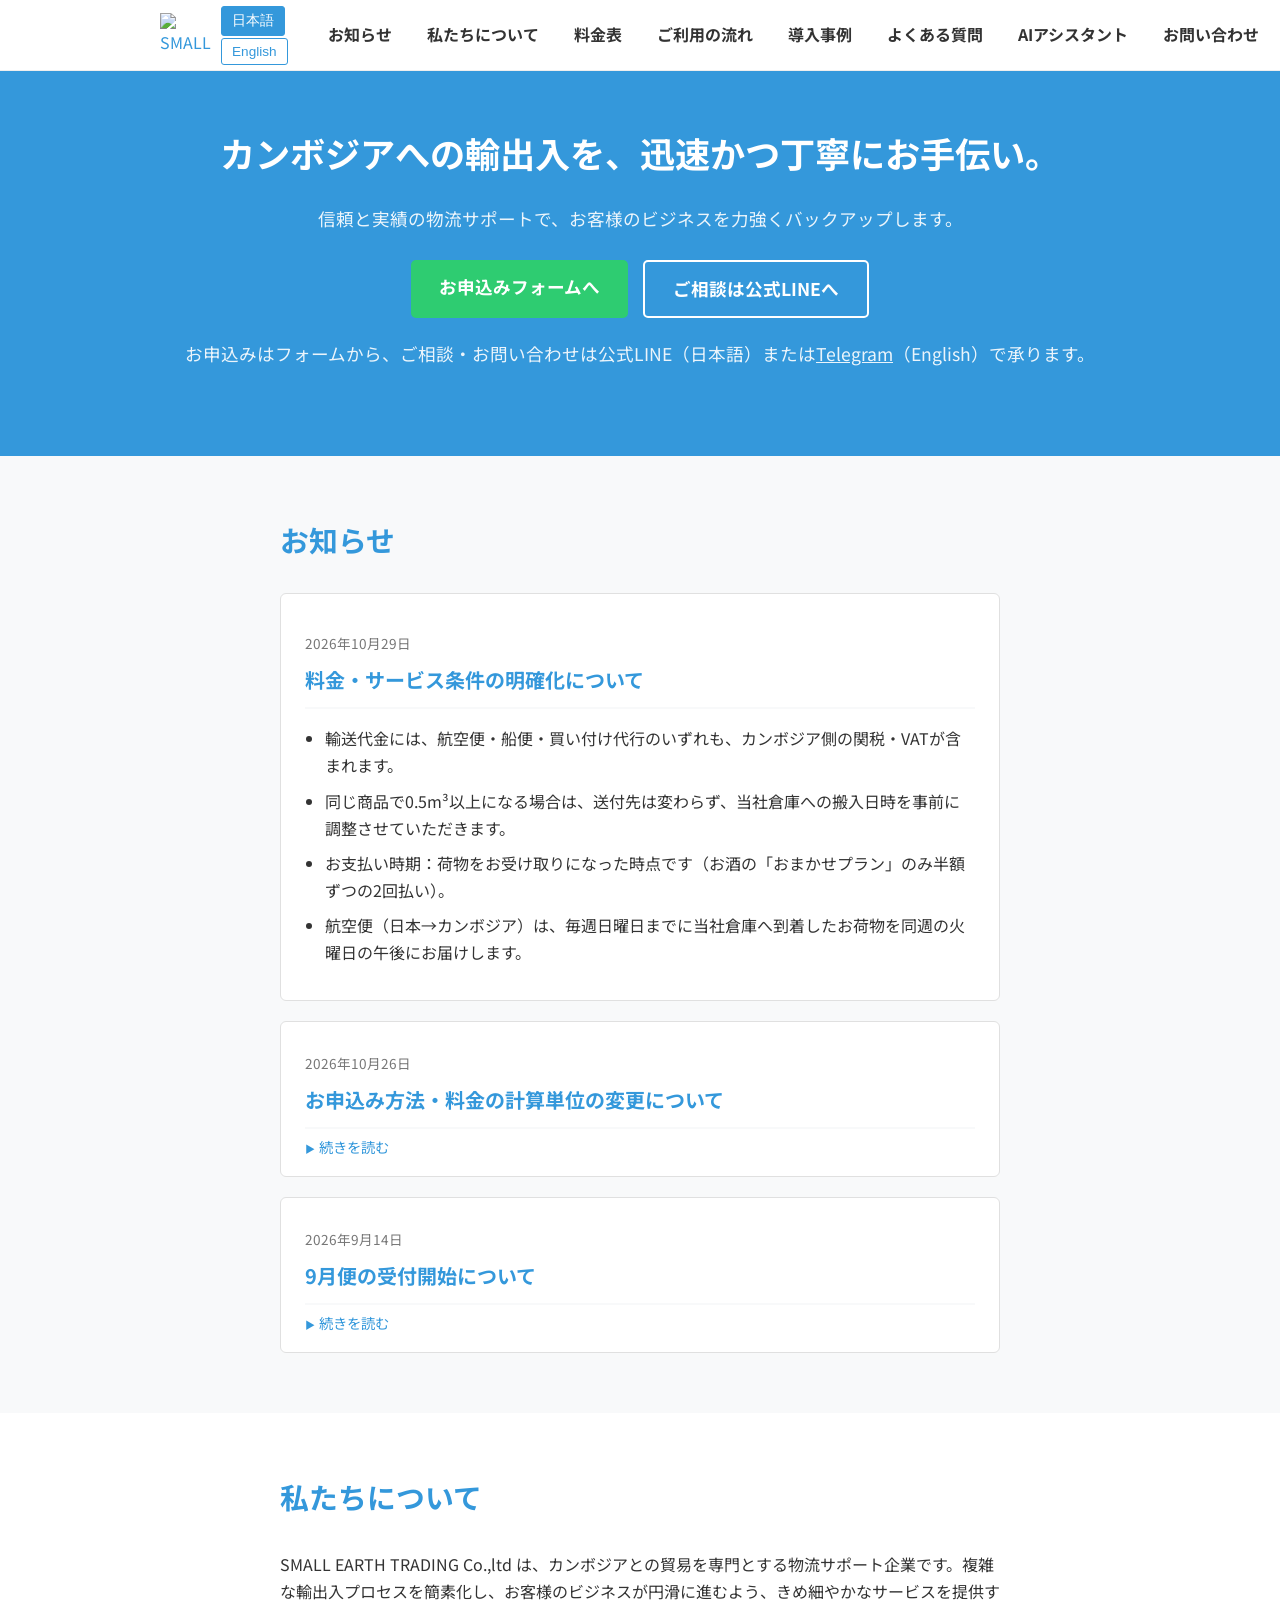
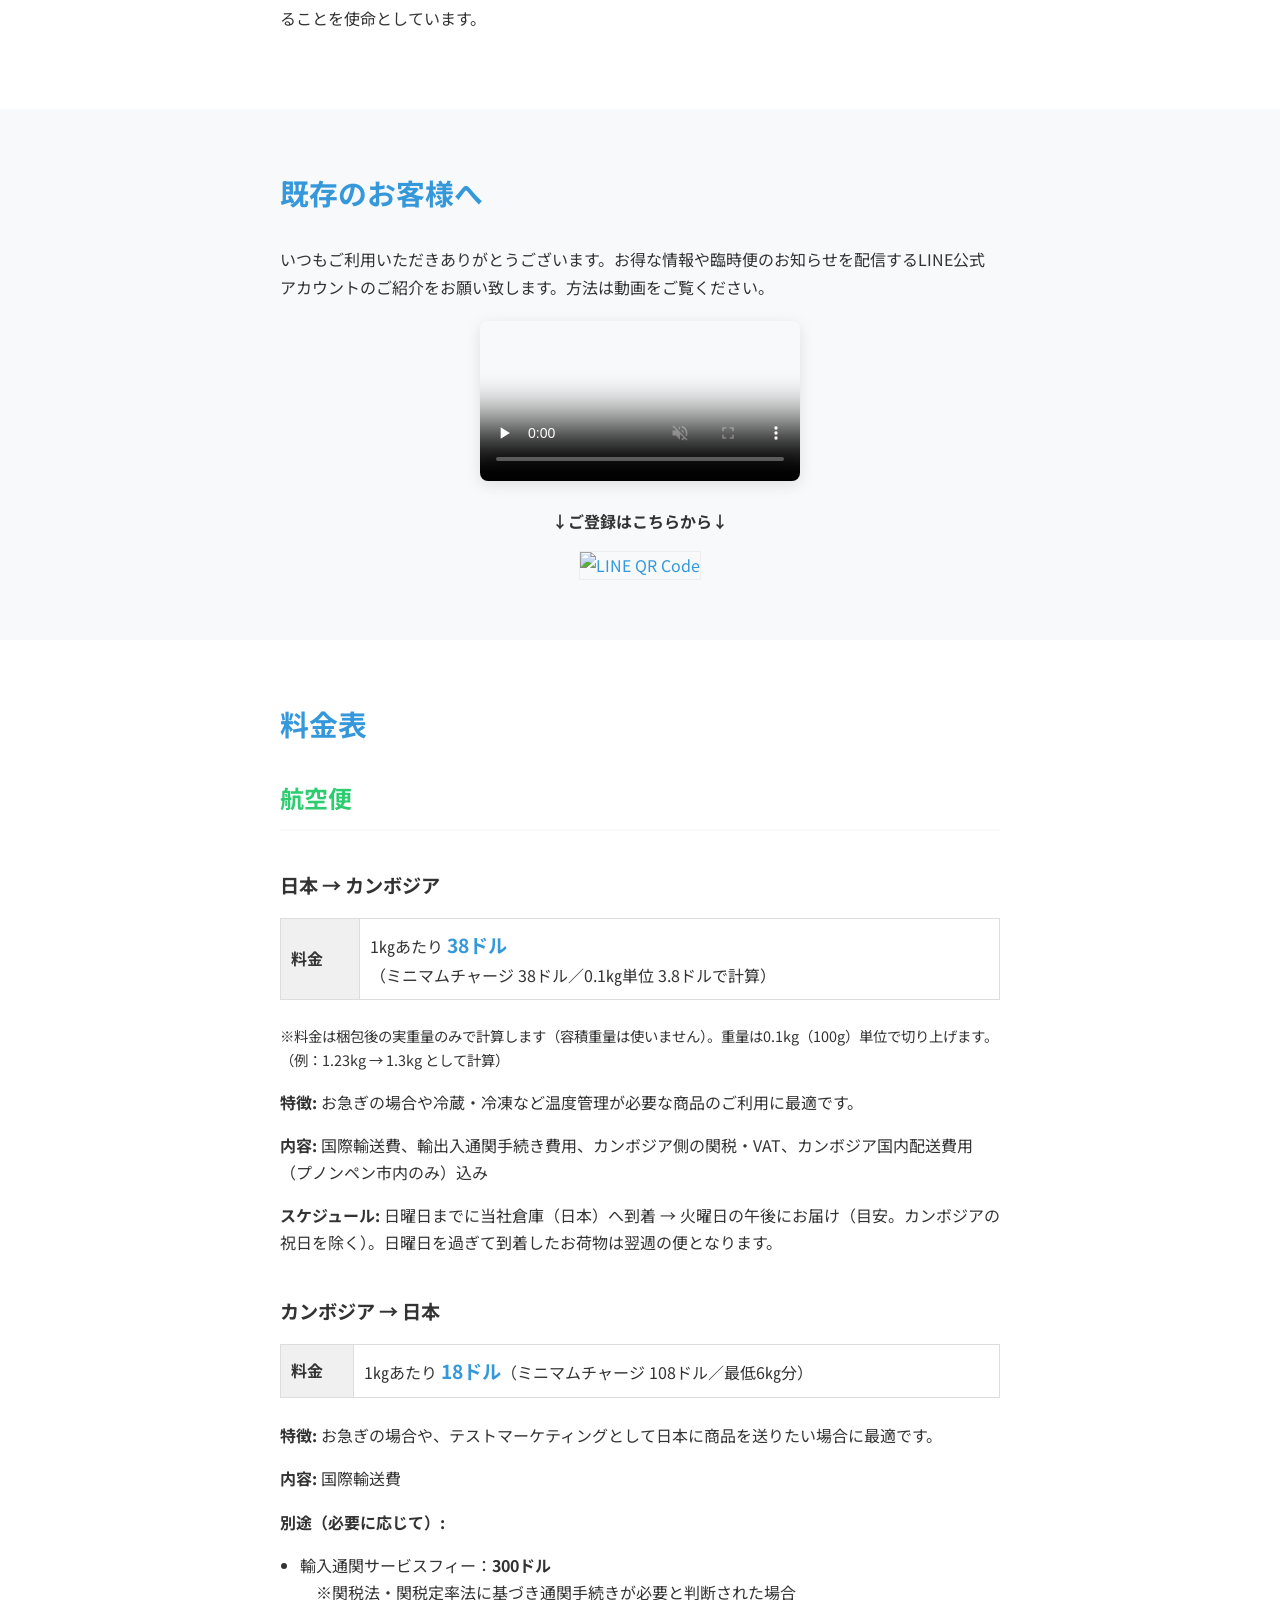
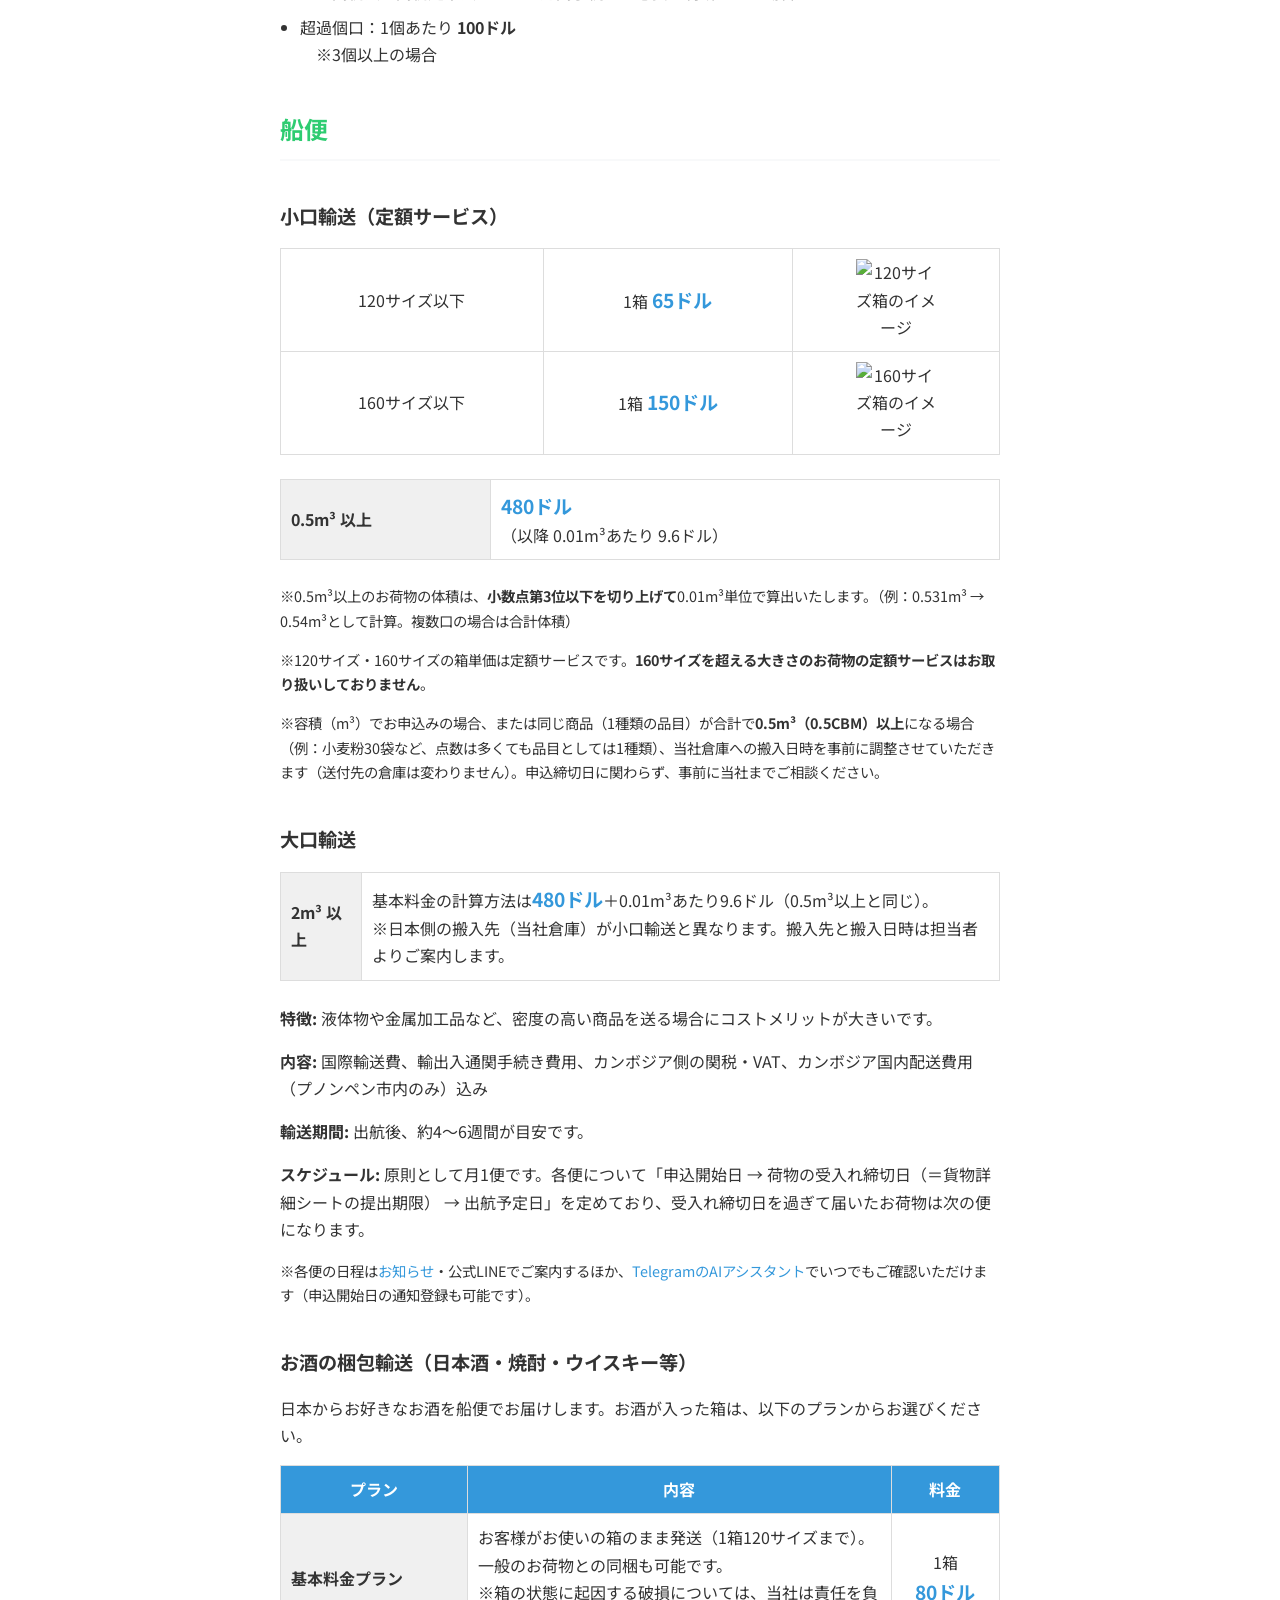
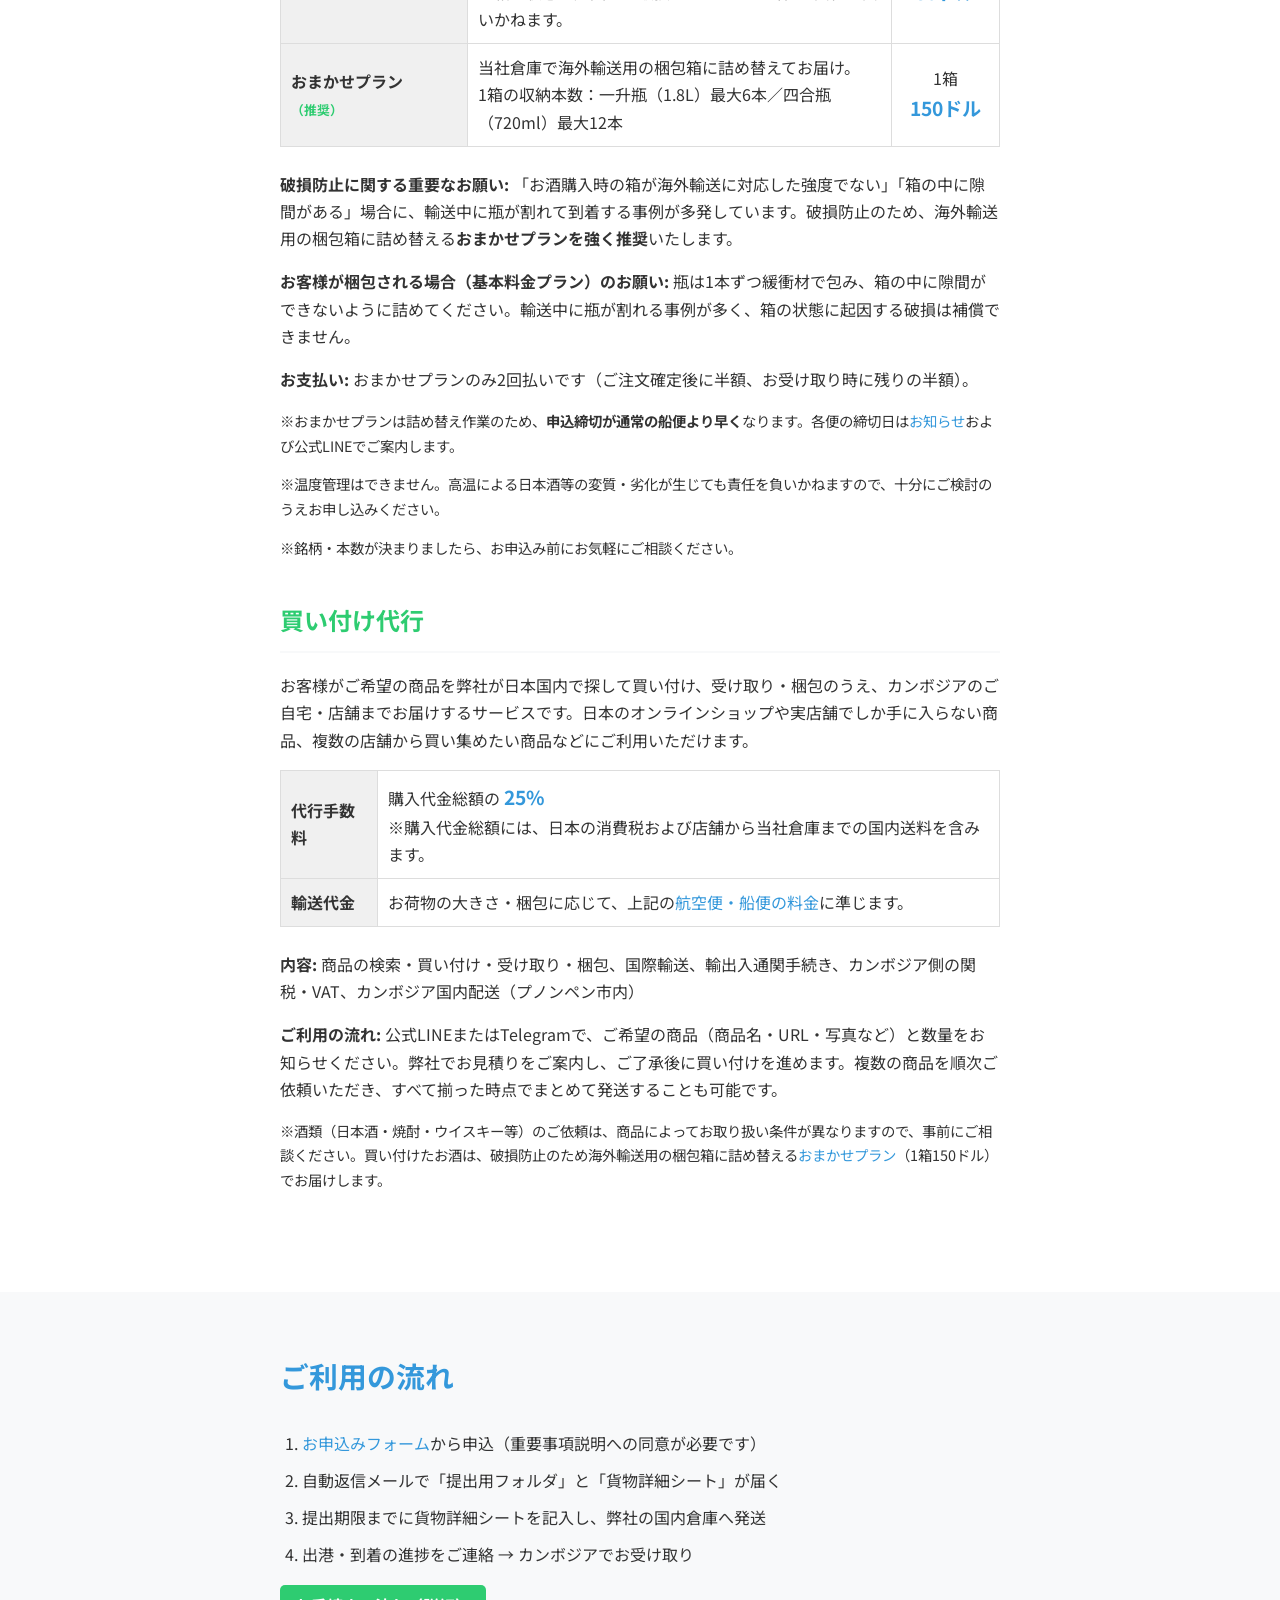
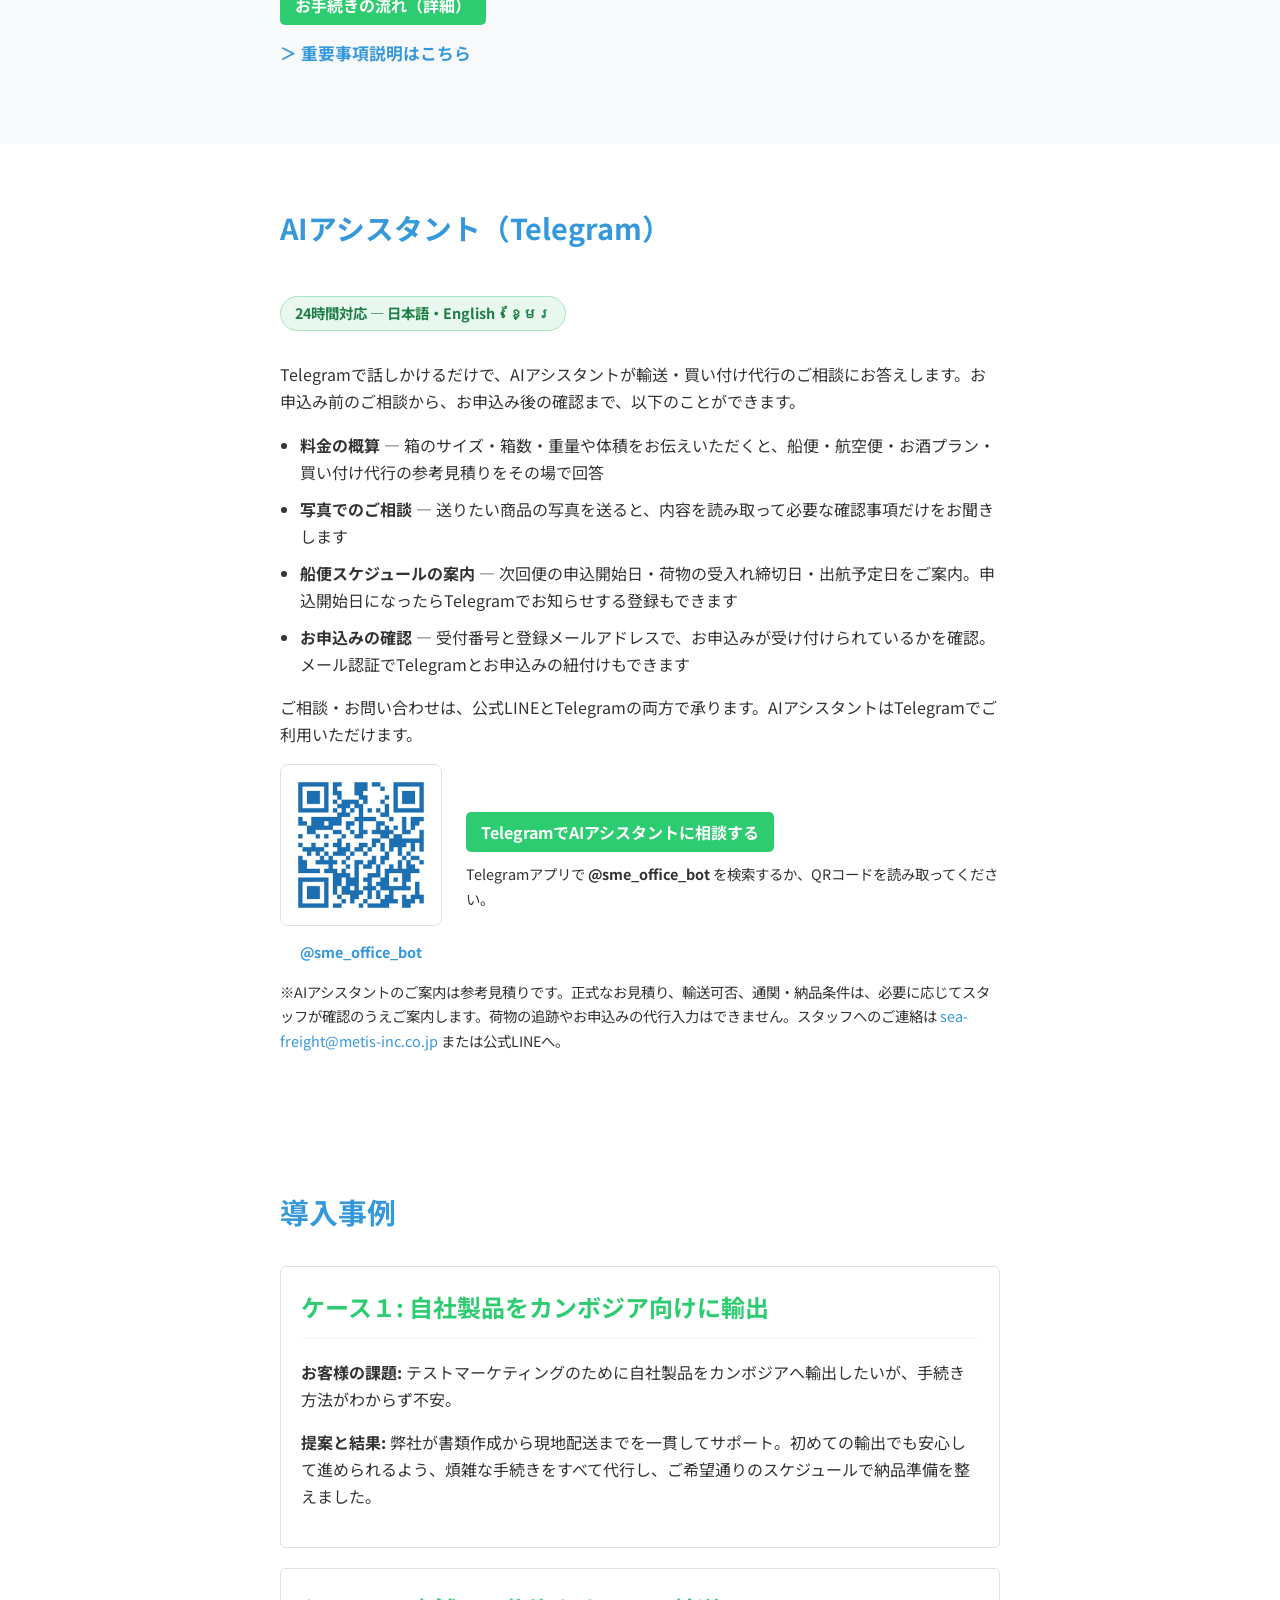
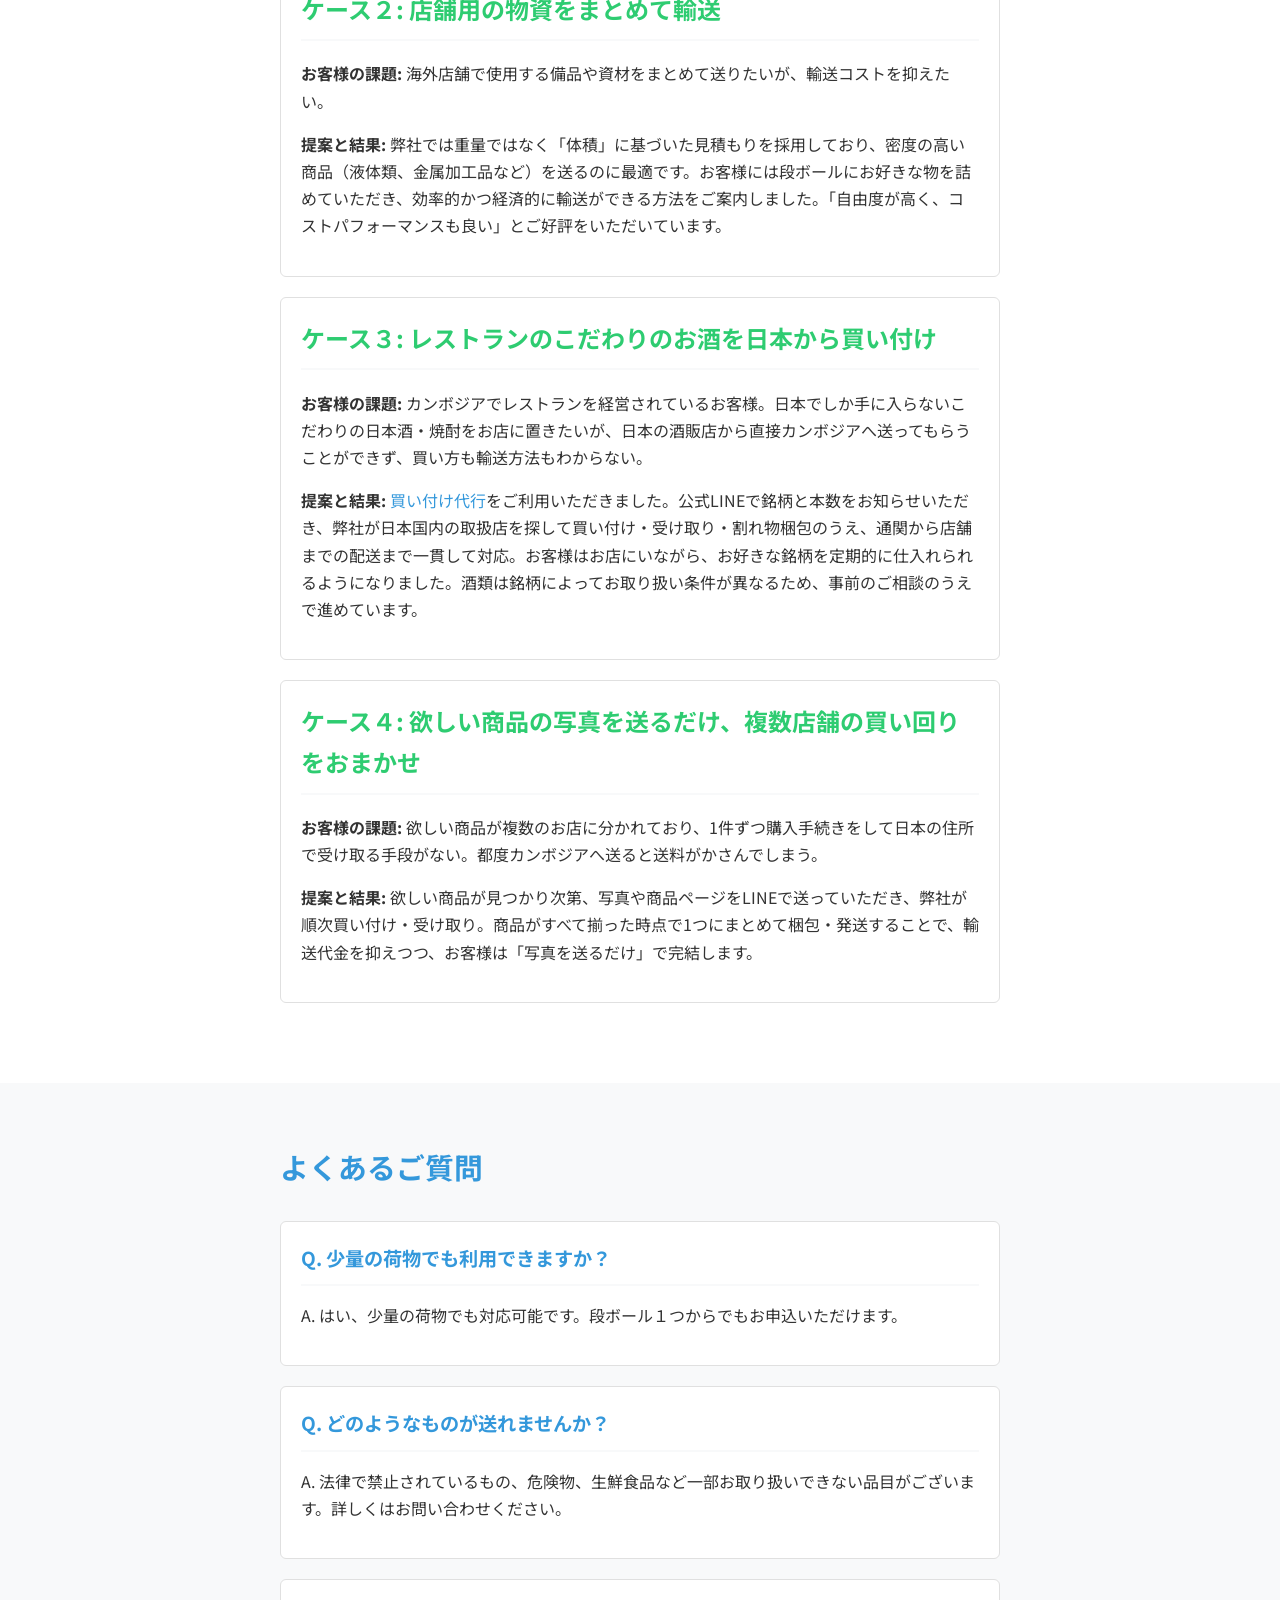
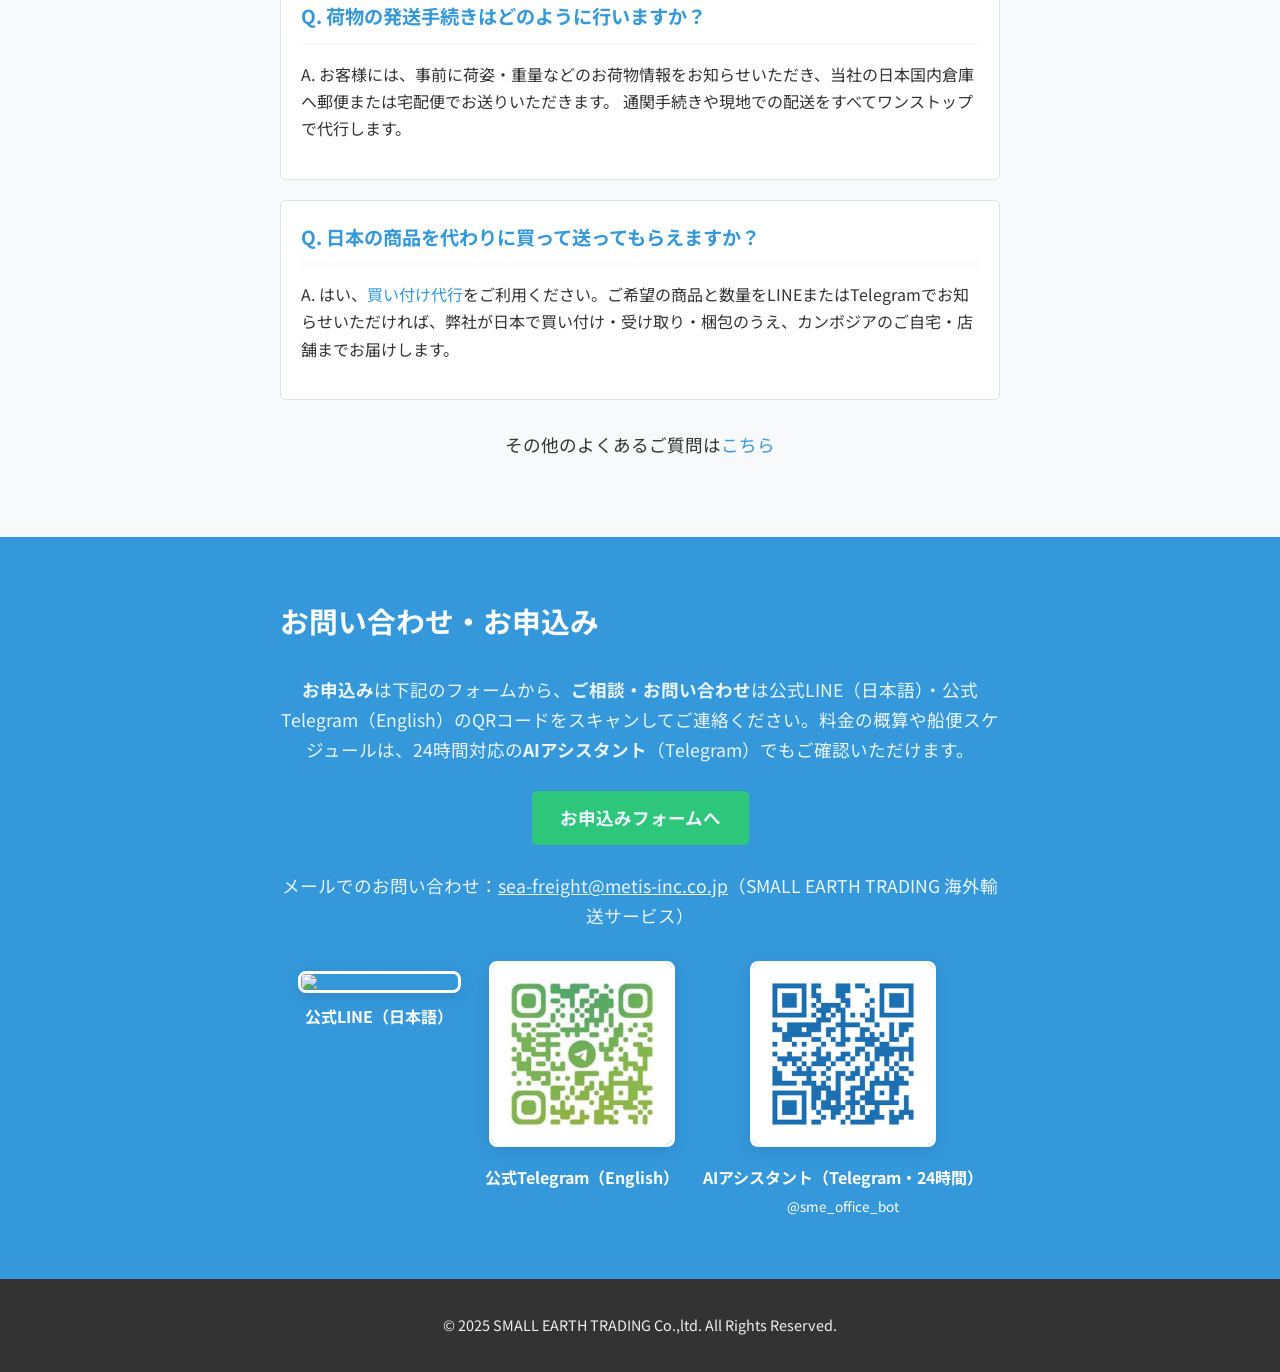
==== commit a40e3109: "feat: お知らせの折り畳み・定額サービスの表現・お酒プラン表の整理・お問い合わせQRを3つに お知らせ - 一番上の1件だけ全文表示、2件目以降は日付＋タイトルに折り畳み（script.js が自" ====
--- a/index.html
+++ b/index.html
@@ -98,13 +98,13 @@
             <div class="container content-prose">
                 <h2><span class="lang-ja">お知らせ</span><span class="lang-en">News</span></h2>
 
-                <!-- ▼ 新しいお知らせは、この直下にこの article ブロックを丸ごとコピーして追加してください ▼ -->
+                <!-- ▼ 新しいお知らせは、この直下にこの article ブロックを丸ごとコピーして追加してください ▼
+                     一番上の1件だけが全文表示され、2件目以降は script.js が「日付＋タイトル」に折り畳みます（クリックで展開）。 -->
                 <article class="news-item">
                     <p class="news-date"><time datetime="2026-10-29">2026年10月29日</time></p>
                     <h3><span class="lang-ja">料金・サービス条件の明確化について</span><span class="lang-en">Clarification of Fees and Service Terms</span></h3>
                     <ul>
                         <li><span class="lang-ja">輸送代金には、航空便・船便・買い付け代行のいずれも、カンボジア側の関税・VATが含まれます。</span><span class="lang-en">Shipping charges for air freight, sea freight and the purchasing agent service all include Cambodian customs duties and VAT.</span></li>
-                        <li><span class="lang-ja">一般のお荷物が入った160サイズの箱にお酒を少量同梱する場合の料金（1箱165ドル）を<a href="#alcohol-plans">料金表</a>に掲載しました。160サイズの箱でのお酒のみの発送はお受けできません。</span><span class="lang-en">The fee for packing a small amount of alcohol together with general goods in a 160cm box ($165 per box) has been added to the <a href="#alcohol-plans">Price List</a>. Alcohol-only shipments in a 160cm box are not accepted.</span></li>
                         <li><span class="lang-ja">同じ商品で0.5m³以上になる場合は、送付先は変わらず、当社倉庫への搬入日時を事前に調整させていただきます。</span><span class="lang-en">When a single product type totals 0.5m³ or more, the drop-off address stays the same; we will arrange the drop-off date and time at our warehouse with you in advance.</span></li>
                         <li><span class="lang-ja">お支払い時期：荷物をお受け取りになった時点です（お酒の「おまかせプラン」のみ半額ずつの2回払い）。</span><span class="lang-en">Payment timing: paid when you receive your goods (only the alcohol "Omakase Plan" is paid in two equal instalments).</span></li>
                         <li><span class="lang-ja">航空便（日本→カンボジア）は、毎週日曜日までに当社倉庫へ到着したお荷物を同週の火曜日の午後にお届けします。</span><span class="lang-en">Air freight (Japan → Cambodia): packages arriving at our warehouse by Sunday are delivered on the afternoon of the same week's Tuesday.</span></li>
@@ -272,7 +272,7 @@
                 <div class="price-category">
                     <h3><span class="lang-ja">船便</span><span class="lang-en">Sea Freight</span></h3>
                     
-                    <h4><span class="lang-ja">小口輸送</span><span class="lang-en">Small Lot (LCL)</span></h4>
+                    <h4><span class="lang-ja">小口輸送（定額サービス）</span><span class="lang-en">Small Lot (LCL) — Flat-rate Service</span></h4>
                     <table class="price-table-visual">
                         <tbody>
                             <tr>
@@ -304,8 +304,8 @@
                         <span class="lang-en">*For shipments of 0.5m³ or more, volume is calculated in 0.01m³ units by <strong>rounding up to two decimal places</strong>. (e.g. 0.531m³ is calculated as 0.54m³; for multiple packages, the total volume is used)</span>
                     </p>
                     <p class="price-note">
-                        <span class="lang-ja">※荷物の安全面を考慮し、<strong>160サイズを超える大きさのお荷物（200サイズ等）は受付を終了</strong>させていただきました。お荷物は<strong>160サイズ以下でご準備ください</strong>。</span>
-                        <span class="lang-en">*For safety reasons, we <strong>no longer accept packages larger than 160cm size</strong> (e.g. 200cm size). Please <strong>prepare your packages at 160cm size or smaller</strong>.</span>
+                        <span class="lang-ja">※120サイズ・160サイズの箱単価は定額サービスです。<strong>160サイズを超える大きさのお荷物の定額サービスはお取り扱いしておりません</strong>。</span>
+                        <span class="lang-en">*The per-box rates for 120cm and 160cm boxes are our flat-rate service. <strong>No flat-rate service is available for packages larger than 160cm size</strong>.</span>
                     </p>
                     <p class="price-note">
                         <span class="lang-ja">※容積（m³）でお申込みの場合、または同じ商品（1種類の品目）が合計で<strong>0.5m³（0.5CBM）以上</strong>になる場合（例：小麦粉30袋など、点数は多くても品目としては1種類）、当社倉庫への搬入日時を事前に調整させていただきます（送付先の倉庫は変わりません）。申込締切日に関わらず、事前に当社までご相談ください。</span>
@@ -318,8 +318,8 @@
                             <tr>
                                 <th><span class="lang-ja">2m³ 以上</span><span class="lang-en">2m³ or more</span></th>
                                 <td>
-                                    <span class="lang-ja">料金の計算方法は0.5m³以上と同じ（<strong>480ドル</strong>＋0.01m³あたり9.6ドル）。<br>※日本側の搬入先（当社倉庫）が小口輸送と異なります。搬入先と搬入日時は担当者よりご案内します。</span>
-                                    <span class="lang-en">Calculated the same way as 0.5m³ or more (<strong>$480</strong> + $9.60 per 0.01m³).<br>*The drop-off warehouse in Japan differs from small-lot shipments. Our staff will advise the drop-off location and date/time.</span>
+                                    <span class="lang-ja">基本料金の計算方法は<strong>480ドル</strong>＋0.01m³あたり9.6ドル（0.5m³以上と同じ）。<br>※日本側の搬入先（当社倉庫）が小口輸送と異なります。搬入先と搬入日時は担当者よりご案内します。</span>
+                                    <span class="lang-en">The base fee is <strong>$480</strong> + $9.60 per 0.01m³ (calculated the same way as 0.5m³ or more).<br>*The drop-off warehouse in Japan differs from small-lot shipments. Our staff will advise the drop-off location and date/time.</span>
                                 </td>
                             </tr>
                         </tbody>
@@ -328,7 +328,6 @@
                     <p><strong><span class="lang-ja">特徴:</span><span class="lang-en">Features:</span></strong><span class="lang-ja"> 液体物や金属加工品など、密度の高い商品を送る場合にコストメリットが大きいです。</span><span class="lang-en"> Highly cost-effective for sending high-density items such as liquids and metal products.</span></p>
                     <p><strong><span class="lang-ja">内容:</span><span class="lang-en">Includes:</span></strong><span class="lang-ja"> 国際輸送費、輸出入通関手続き費用、カンボジア側の関税・VAT、カンボジア国内配送費用（プノンペン市内のみ）込み</span><span class="lang-en"> International shipping, export/import customs procedures, Cambodian customs duties and VAT, and domestic delivery within Phnom Penh.</span></p>
                     <p><strong><span class="lang-ja">輸送期間:</span><span class="lang-en">Transit time:</span></strong><span class="lang-ja"> 出航後、約4〜6週間が目安です。</span><span class="lang-en"> Approximately 4–6 weeks after departure.</span></p>
-                    <p><strong><span class="lang-ja">お支払い:</span><span class="lang-en">Payment:</span></strong><span class="lang-ja"> 荷物をお受け取りになった時点で輸送料金をお支払いください。（お酒の「おまかせプラン」のみ、下記のとおり2回払いです）</span><span class="lang-en"> The shipping fee is paid when you receive your goods. (Only the alcohol "Omakase Plan" is paid in two instalments, as described below.)</span></p>
                     <p><strong><span class="lang-ja">スケジュール:</span><span class="lang-en">Schedule:</span></strong><span class="lang-ja"> 原則として月1便です。各便について「申込開始日 → 荷物の受入れ締切日（＝貨物詳細シートの提出期限） → 出航予定日」を定めており、受入れ締切日を過ぎて届いたお荷物は次の便になります。</span><span class="lang-en"> Normally one voyage per month. Each voyage has an application opening date, a cargo acceptance deadline (= the cargo detail sheet deadline) and a planned departure date. Cargo arriving after the acceptance deadline is carried on the next voyage.</span></p>
                     <p class="price-note">
                         <span class="lang-ja">※各便の日程は<a href="#news">お知らせ</a>・公式LINEでご案内するほか、<a href="#ai-assistant">TelegramのAIアシスタント</a>でいつでもご確認いただけます（申込開始日の通知登録も可能です）。</span>
@@ -366,19 +365,11 @@
                                 </td>
                                 <td><span class="lang-ja">1箱 <strong>150ドル</strong></span><span class="lang-en"><strong>$150</strong> per box</span></td>
                             </tr>
-                            <tr>
-                                <th><span class="lang-ja">160サイズ箱への少量同梱</span><span class="lang-en">Small quantity in a 160cm box</span></th>
-                                <td>
-                                    <span class="lang-ja">一般のお荷物が入った160サイズの箱に、お酒を少量同梱する場合（四合瓶（720ml）3本まで、または一升瓶（1.8L）1本まで）。<br>※160サイズの箱でのお酒のみの発送はお受けできません（箱の強度が重量に耐えられないため）。</span>
-                                    <span class="lang-en">When a small amount of alcohol is packed together with general goods in a 160cm box (up to 3 × 720ml bottles, or 1 × 1.8L bottle).<br>*Alcohol-only shipments in a 160cm box are not accepted, as the box cannot withstand the weight.</span>
-                                </td>
-                                <td><span class="lang-ja">1箱 <strong>165ドル</strong><br><small>（160サイズ 150ドル＋酒類取扱手数料 15ドル）</small></span><span class="lang-en"><strong>$165</strong> per box<br><small>($150 for a 160cm box + $15 alcohol handling fee)</small></span></td>
-                            </tr>
                         </tbody>
                     </table>
                     <p><strong><span class="lang-ja">破損防止に関する重要なお願い:</span><span class="lang-en">Important notice on breakage:</span></strong><span class="lang-ja"> 「お酒購入時の箱が海外輸送に対応した強度でない」「箱の中に隙間がある」場合に、輸送中に瓶が割れて到着する事例が多発しています。破損防止のため、海外輸送用の梱包箱に詰め替える<strong>おまかせプランを強く推奨</strong>いたします。</span><span class="lang-en"> Bottles frequently arrive broken when the retailer's box is not strong enough for international shipping or when there are gaps inside the box. To prevent breakage, we <strong>strongly recommend the Omakase Plan</strong>, in which we repack your bottles into export-grade cartons.</span></p>
-                    <p><strong><span class="lang-ja">お客様が梱包される場合（基本料金プラン・160サイズ同梱）のお願い:</span><span class="lang-en">If you pack the box yourself (Basic Plan / 160cm mixed):</span></strong><span class="lang-ja"> 瓶は1本ずつ緩衝材で包み、箱の中に隙間ができないように詰めてください。輸送中に瓶が割れる事例が多く、箱の状態に起因する破損は補償できません。</span><span class="lang-en"> Wrap each bottle individually in cushioning material and pack the box so there are no gaps. Bottles often break in transit, and we cannot compensate for breakage caused by the condition of the box.</span></p>
-                    <p><strong><span class="lang-ja">お支払い:</span><span class="lang-en">Payment:</span></strong><span class="lang-ja"> 基本料金プラン・160サイズ同梱は、荷物をお受け取りになった時点でお支払いください。おまかせプランの料金のみ、半額ずつの2回払いです。1回目（半額）はご注文確定後に、2回目（残りの半額）はプノンペンでのお受け取り時にお支払いください。</span><span class="lang-en"> The Basic Plan and the 160cm mixed box are paid when you receive your goods. Only the Omakase Plan is paid in two equal instalments: the first half after your order is confirmed, and the remaining half when you collect your goods in Phnom Penh.</span></p>
+                    <p><strong><span class="lang-ja">お客様が梱包される場合（基本料金プラン）のお願い:</span><span class="lang-en">If you pack the box yourself (Basic Plan):</span></strong><span class="lang-ja"> 瓶は1本ずつ緩衝材で包み、箱の中に隙間ができないように詰めてください。輸送中に瓶が割れる事例が多く、箱の状態に起因する破損は補償できません。</span><span class="lang-en"> Wrap each bottle individually in cushioning material and pack the box so there are no gaps. Bottles often break in transit, and we cannot compensate for breakage caused by the condition of the box.</span></p>
+                    <p><strong><span class="lang-ja">お支払い:</span><span class="lang-en">Payment:</span></strong><span class="lang-ja"> おまかせプランのみ2回払いです（ご注文確定後に半額、お受け取り時に残りの半額）。</span><span class="lang-en"> Only the Omakase Plan is paid in two instalments (half when your order is confirmed, the remaining half on receipt).</span></p>
                     <p class="price-note">
                         <span class="lang-ja">※おまかせプランは詰め替え作業のため、<strong>申込締切が通常の船便より早く</strong>なります。各便の締切日は<a href="#news">お知らせ</a>および公式LINEでご案内します。</span>
                         <span class="lang-en">*Because of the repacking work, the <strong>application deadline for the Omakase Plan is earlier</strong> than the regular sea freight deadline. Deadlines for each shipment are announced in the <a href="#news">News</a> section and on Official LINE.</span>
@@ -557,8 +548,8 @@
             <span class="lang-en">Contact & Apply</span>
         </h2>
         <p>
-            <span class="lang-ja"><strong>お申込み</strong>は下記のフォームから、<strong>ご相談・お問い合わせ</strong>は公式LINE（日本語）またはTelegram（English）のQRコードをスキャンしてご連絡ください。</span>
-            <span class="lang-en">To <strong>apply</strong>, use the form below. For <strong>consultations and inquiries</strong>, scan the Official LINE (Japanese) or Telegram (English) QR code.</span>
+            <span class="lang-ja"><strong>お申込み</strong>は下記のフォームから、<strong>ご相談・お問い合わせ</strong>は公式LINE（日本語）・公式Telegram（English）のQRコードをスキャンしてご連絡ください。料金の概算や船便スケジュールは、24時間対応の<strong>AIアシスタント</strong>（Telegram）でもご確認いただけます。</span>
+            <span class="lang-en">To <strong>apply</strong>, use the form below. For <strong>consultations and inquiries</strong>, scan the Official LINE (Japanese) or Official Telegram (English) QR code. Price estimates and sea freight schedules are also available 24/7 from our <strong>AI assistant</strong> on Telegram.</span>
         </p>
         <p>
             <a href="https://forms.gle/1VbQ4Ry41PzQt4AJA" target="_blank" rel="noopener noreferrer" class="cta-button">
@@ -570,14 +561,25 @@
             <span class="lang-ja">メールでのお問い合わせ：<a href="mailto:sea-freight@metis-inc.co.jp">sea-freight@metis-inc.co.jp</a>（SMALL EARTH TRADING 海外輸送サービス）</span>
             <span class="lang-en">Email inquiries: <a href="mailto:sea-freight@metis-inc.co.jp">sea-freight@metis-inc.co.jp</a> (SMALL EARTH TRADING Overseas Shipping Service)</span>
         </p>
+        <!-- QRは3つ（公式LINE・公式Telegram・AIアシスタント）。スマホではQRを読めないので、画像をタップでも開けるようリンクで包んでいます -->
         <div class="contact-qr-container">
             <figure class="contact-qr">
-                <img src="assets/img/lineofficial-set.jpg" alt="公式LINE QRコード" class="qr-code-large" width="480" height="480" loading="lazy" decoding="async">
+                <a href="https://line.me/R/ti/p/@314vujlc" target="_blank" rel="noopener noreferrer">
+                    <img src="assets/img/lineofficial-set.jpg" alt="公式LINE QRコード" class="qr-code-large" width="480" height="480" loading="lazy" decoding="async">
+                </a>
                 <figcaption><span class="lang-ja">公式LINE（日本語）</span><span class="lang-en">Official LINE (Japanese)</span></figcaption>
             </figure>
             <figure class="contact-qr">
-                <img src="assets/img/telegram.jpg" alt="Telegram QR Code" class="qr-code-large" width="474" height="658" loading="lazy" decoding="async">
-                <figcaption><span class="lang-ja">Telegram（English）／AIアシスタント <a href="https://t.me/sme_office_bot" target="_blank" rel="noopener noreferrer">@sme_office_bot</a></span><span class="lang-en">Telegram (English) / AI assistant <a href="https://t.me/sme_office_bot" target="_blank" rel="noopener noreferrer">@sme_office_bot</a></span></figcaption>
+                <a href="https://t.me/+855967881509" target="_blank" rel="noopener noreferrer">
+                    <img src="assets/img/telegram-official-qr.jpg" alt="公式Telegram QRコード" class="qr-code-large" width="480" height="480" loading="lazy" decoding="async">
+                </a>
+                <figcaption><span class="lang-ja">公式Telegram（English）</span><span class="lang-en">Official Telegram (English)</span></figcaption>
+            </figure>
+            <figure class="contact-qr">
+                <a href="https://t.me/sme_office_bot" target="_blank" rel="noopener noreferrer">
+                    <img src="assets/img/telegram-bot-qr.png" alt="AIアシスタント（Telegram @sme_office_bot）QRコード" class="qr-code-large" width="480" height="480" loading="lazy" decoding="async">
+                </a>
+                <figcaption><span class="lang-ja">AIアシスタント（Telegram・24時間）<br><small>@sme_office_bot</small></span><span class="lang-en">AI Assistant (Telegram, 24/7)<br><small>@sme_office_bot</small></span></figcaption>
             </figure>
         </div>
     </div>
--- a/assets/css/style.css
+++ b/assets/css/style.css
@@ -124,6 +124,17 @@
 .news-item p { margin-bottom: 0.6em; }
 .news-item ul { margin-bottom: 0.6em; }
 
+/* 2件目以降の折り畳み（script.js が .news-item-collapsed と .news-body を付与） */
+.news-item-collapsed { padding: 16px 24px; }
+.news-item-collapsed h3 { margin-bottom: 0.2em; }
+.news-title-clickable { cursor: pointer; }
+.news-toggle { background: none; border: none; padding: 0; margin: 0 0 0.2em; font-size: 0.9em; color: var(--primary-color); cursor: pointer; font-family: inherit; }
+.news-toggle::before { content: "▶"; display: inline-block; font-size: 0.7em; margin-right: 0.4em; transition: transform 0.2s; }
+.news-item-open .news-toggle::before { transform: rotate(90deg); }
+.news-toggle-close, .news-item-open .news-toggle-open { display: none; }
+.news-item-open .news-toggle-close { display: inline; }
+.news-body { margin-top: 0.8em; }
+
 /* 料金表セクション */
 .price-category { margin-bottom: 40px; }
 .price-table, .price-table-visual { width: 100%; margin-top: 1em; }
@@ -133,7 +144,9 @@
 /* お酒プラン比較表 */
 .plan-table thead th { background-color: var(--primary-color); color: #fff; text-align: center; }
 .plan-table tbody th { width: 26%; }
-.plan-table td:last-child { white-space: nowrap; text-align: center; }
+.plan-table td:last-child { text-align: center; }
+.plan-table td:last-child strong { white-space: nowrap; }
+.plan-table td:last-child small { display: block; white-space: normal; }
 .plan-table small { font-size: 0.8em; color: var(--secondary-color); }
 .price-note { font-size: 0.9em; line-height: 1.7; margin-top: 0.8em; }
 .price-note strong { font-weight: 700; }
@@ -144,11 +157,16 @@
 .faq-item h3 { font-size: 1.2rem; margin-bottom: 0.3em; color: var(--primary-color);}
 .faq-more { margin-top: 30px; text-align: center; font-size: 1.1em; }
 .important-link { margin-top: 20px; font-size: 1.05em; font-weight: 700; }
-.contact-qr-container { display: flex; flex-wrap: wrap; justify-content: center; gap: 30px; text-align: center; margin-top: 30px; }
-.contact-qr { margin: 0; }
+/* QRは3つ（公式LINE・公式Telegram・AIアシスタント）。PCでは3つ横並び、スマホでは縦に並ぶ */
+.contact-qr-container { display: flex; flex-wrap: wrap; justify-content: center; gap: 24px; text-align: center; margin-top: 30px; }
+.contact-qr { margin: 0; flex: 0 0 auto; }
+.contact-qr a { display: inline-block; line-height: 0; }
+.contact-qr figcaption small { font-weight: 400; font-size: 0.85em; }
+/* 青背景の上では青いリンクが見えないため、お問い合わせ内の文中リンク（メールなど）は白にする */
+#contact p a:not(.cta-button):not(.cta-button-secondary) { color: #fff; text-decoration: underline; }
 .contact-qr figcaption { margin-top: 10px; font-weight: 700; color: white; }
 .qr-code { width: 140px; height: auto; border: 1px solid #eee; }
-.qr-code-large { width: 200px; height: auto; border: 3px solid white; border-radius: 8px; box-shadow: 0 4px 15px rgba(0,0,0,0.1); }
+.qr-code-large { width: 180px; height: auto; border: 3px solid white; border-radius: 8px; box-shadow: 0 4px 15px rgba(0,0,0,0.1); }
 
 /* ヒーローの2ボタン（申込フォーム／相談LINE） */
 .cta-group { display: flex; flex-wrap: wrap; justify-content: center; gap: 15px; }
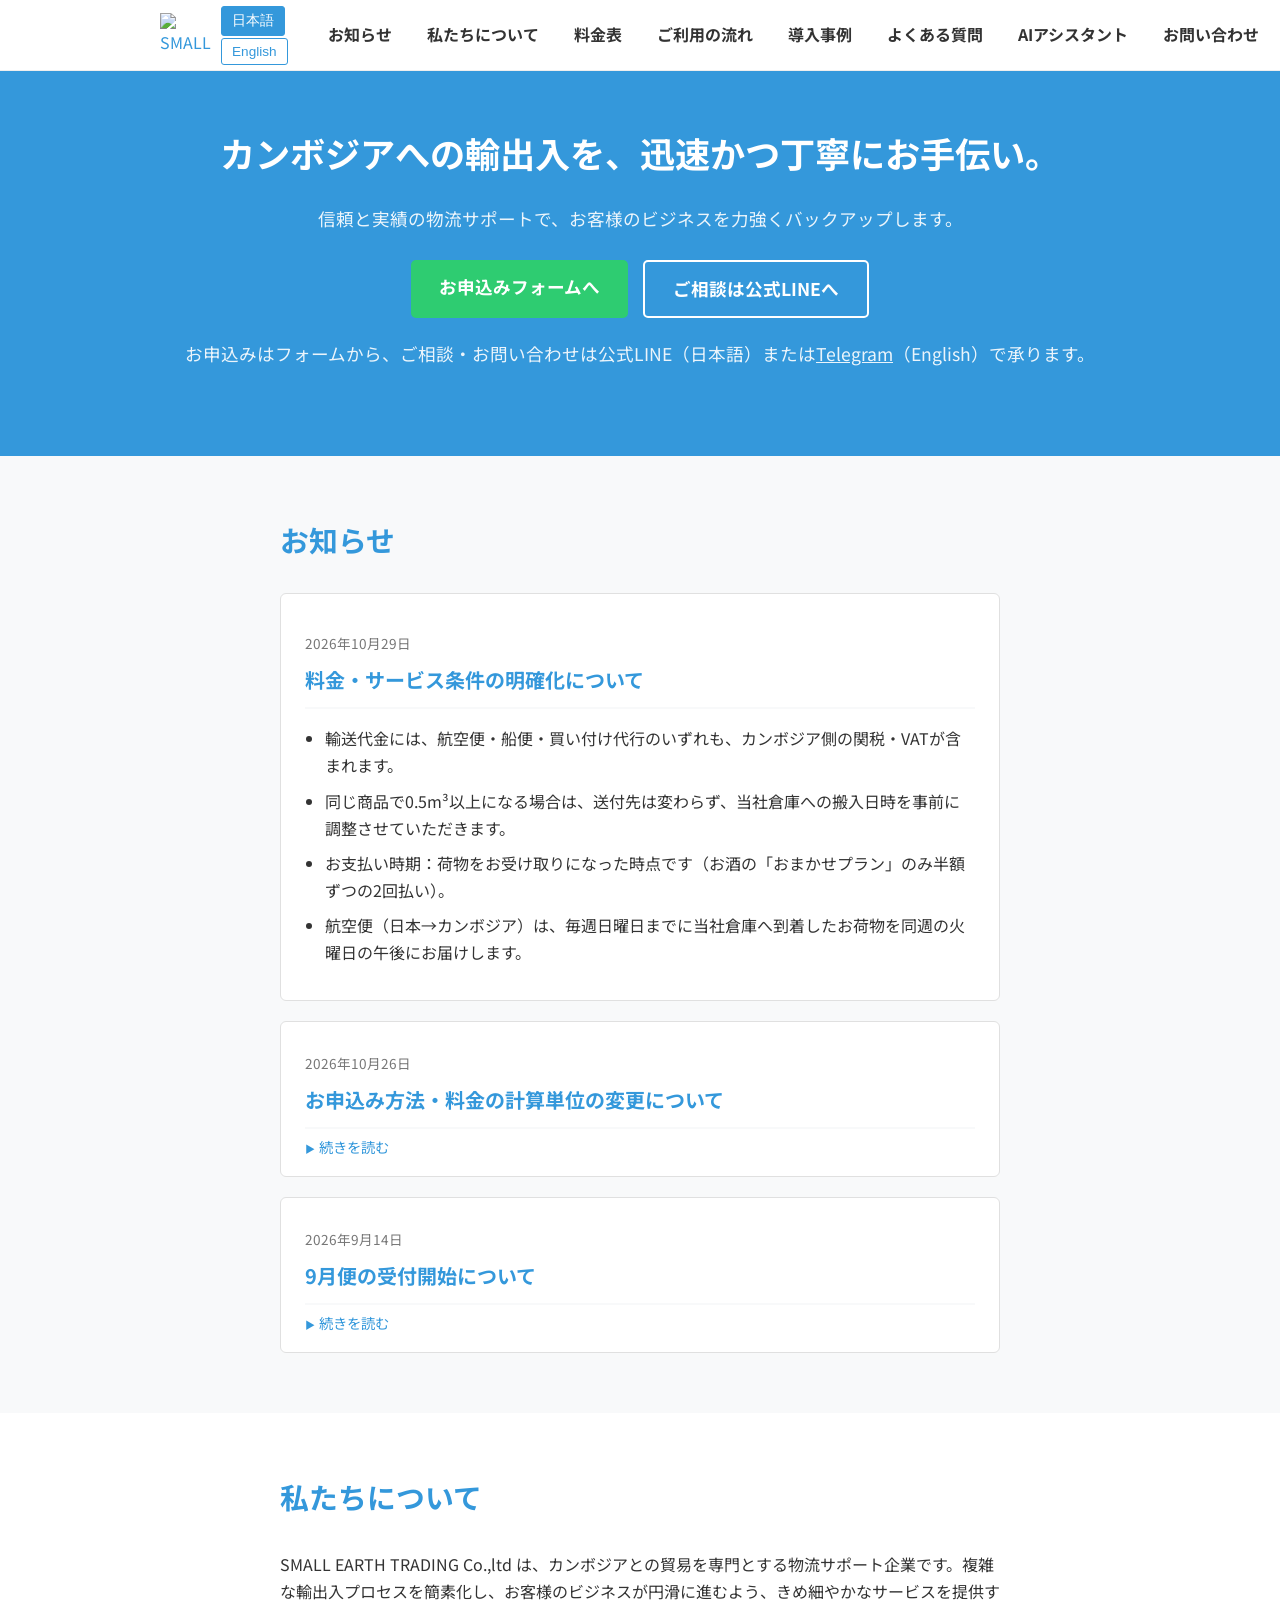
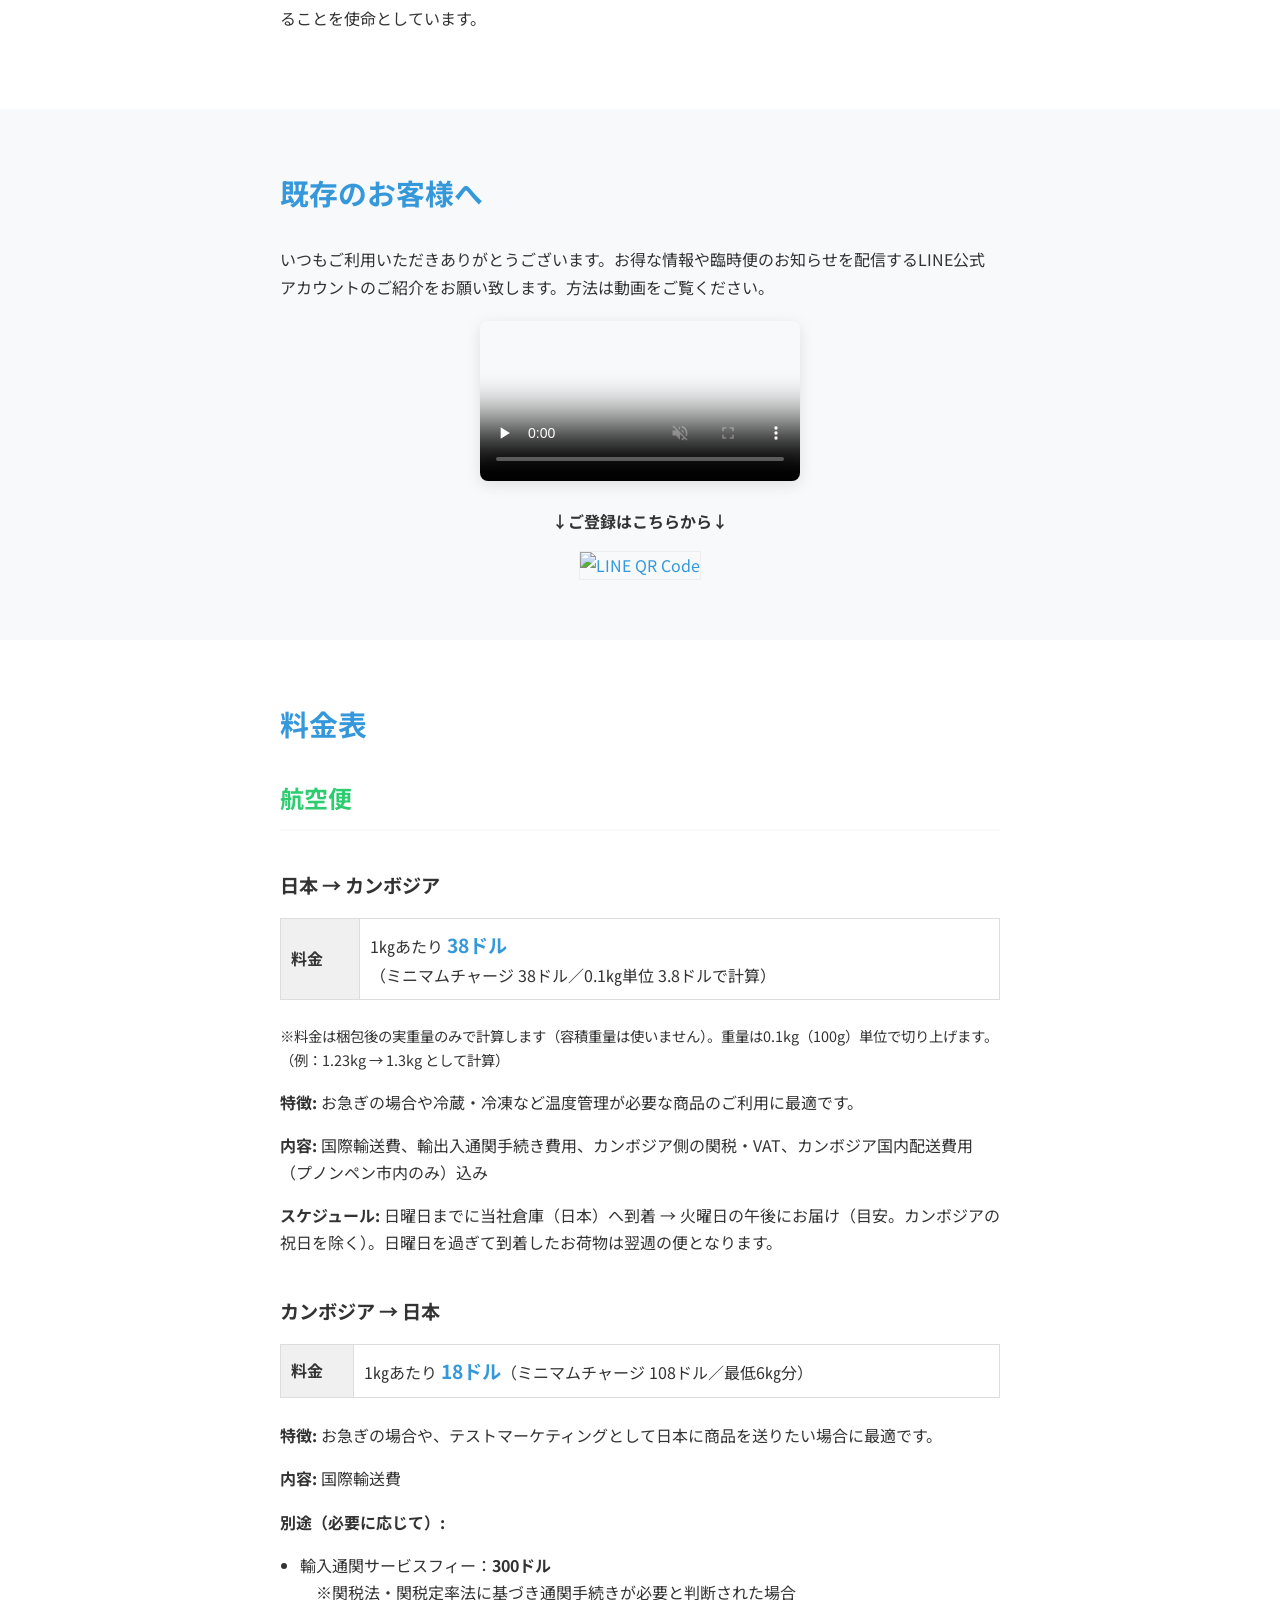
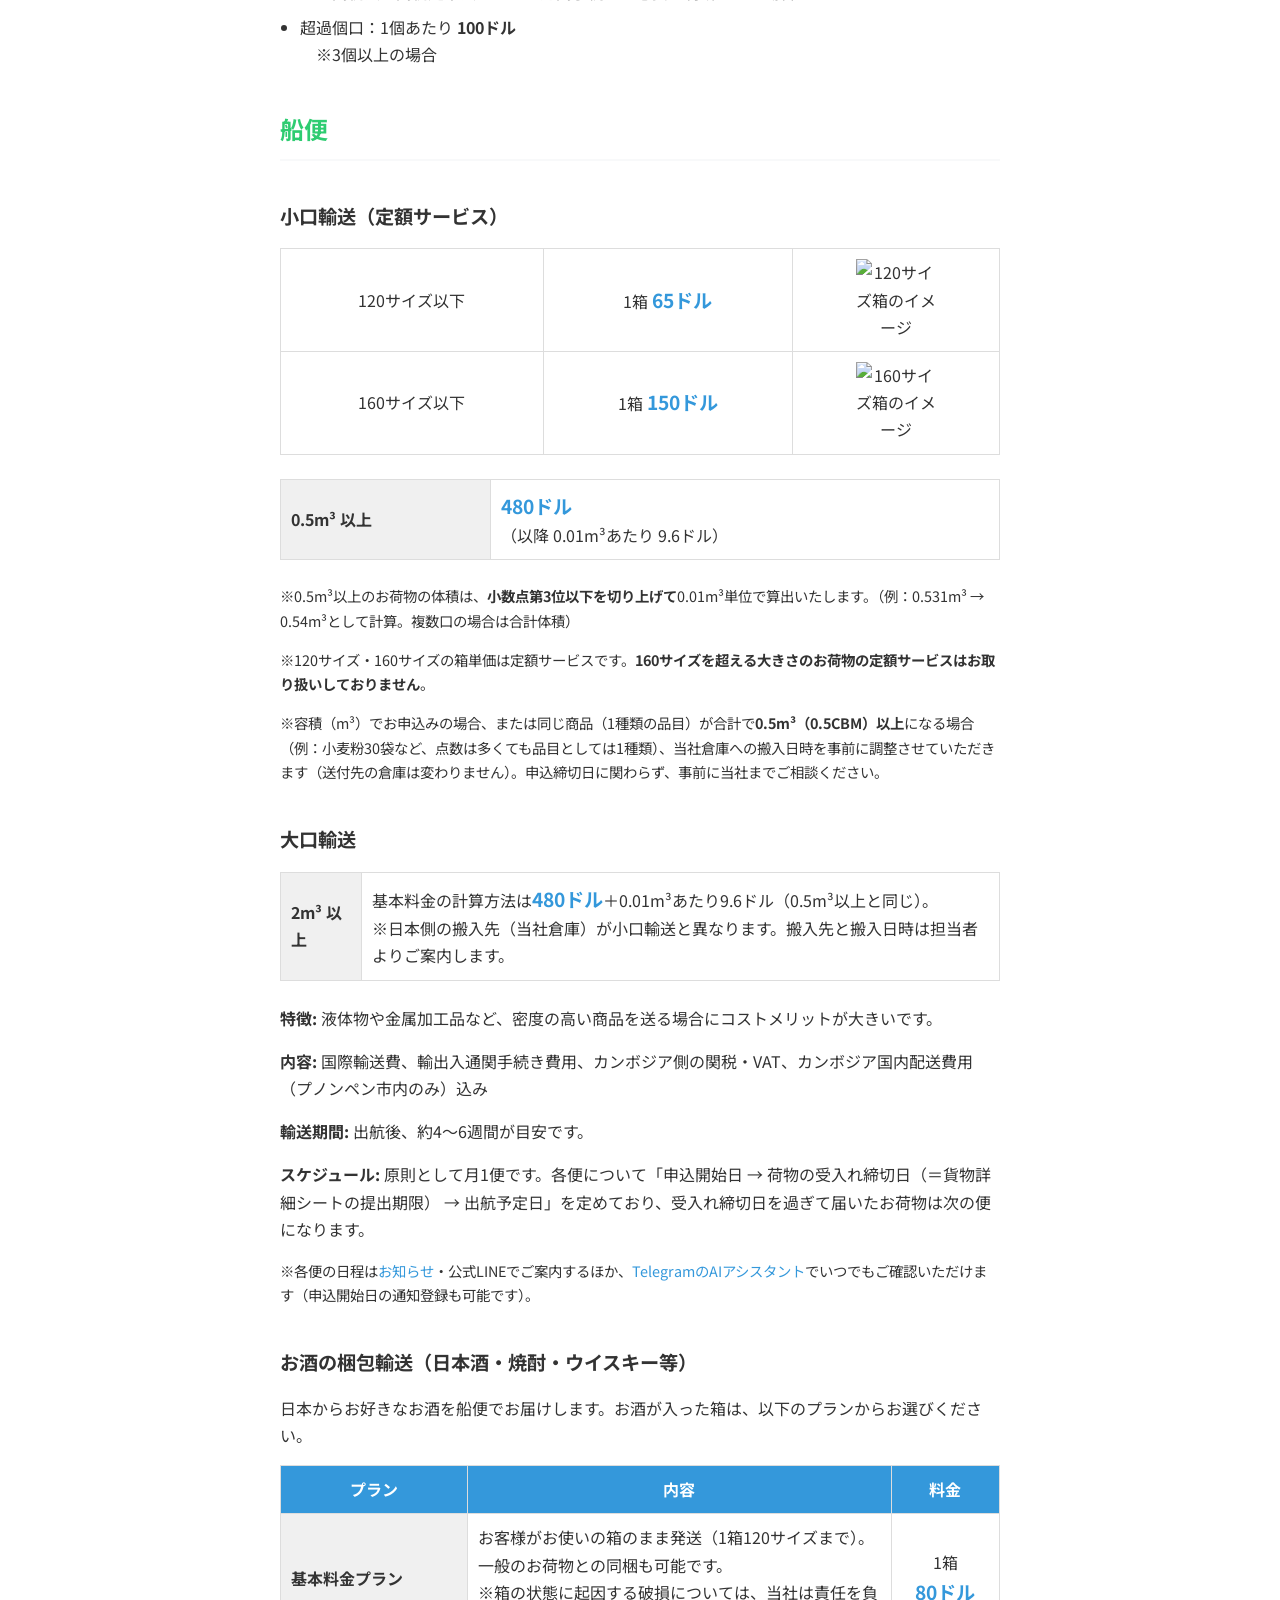
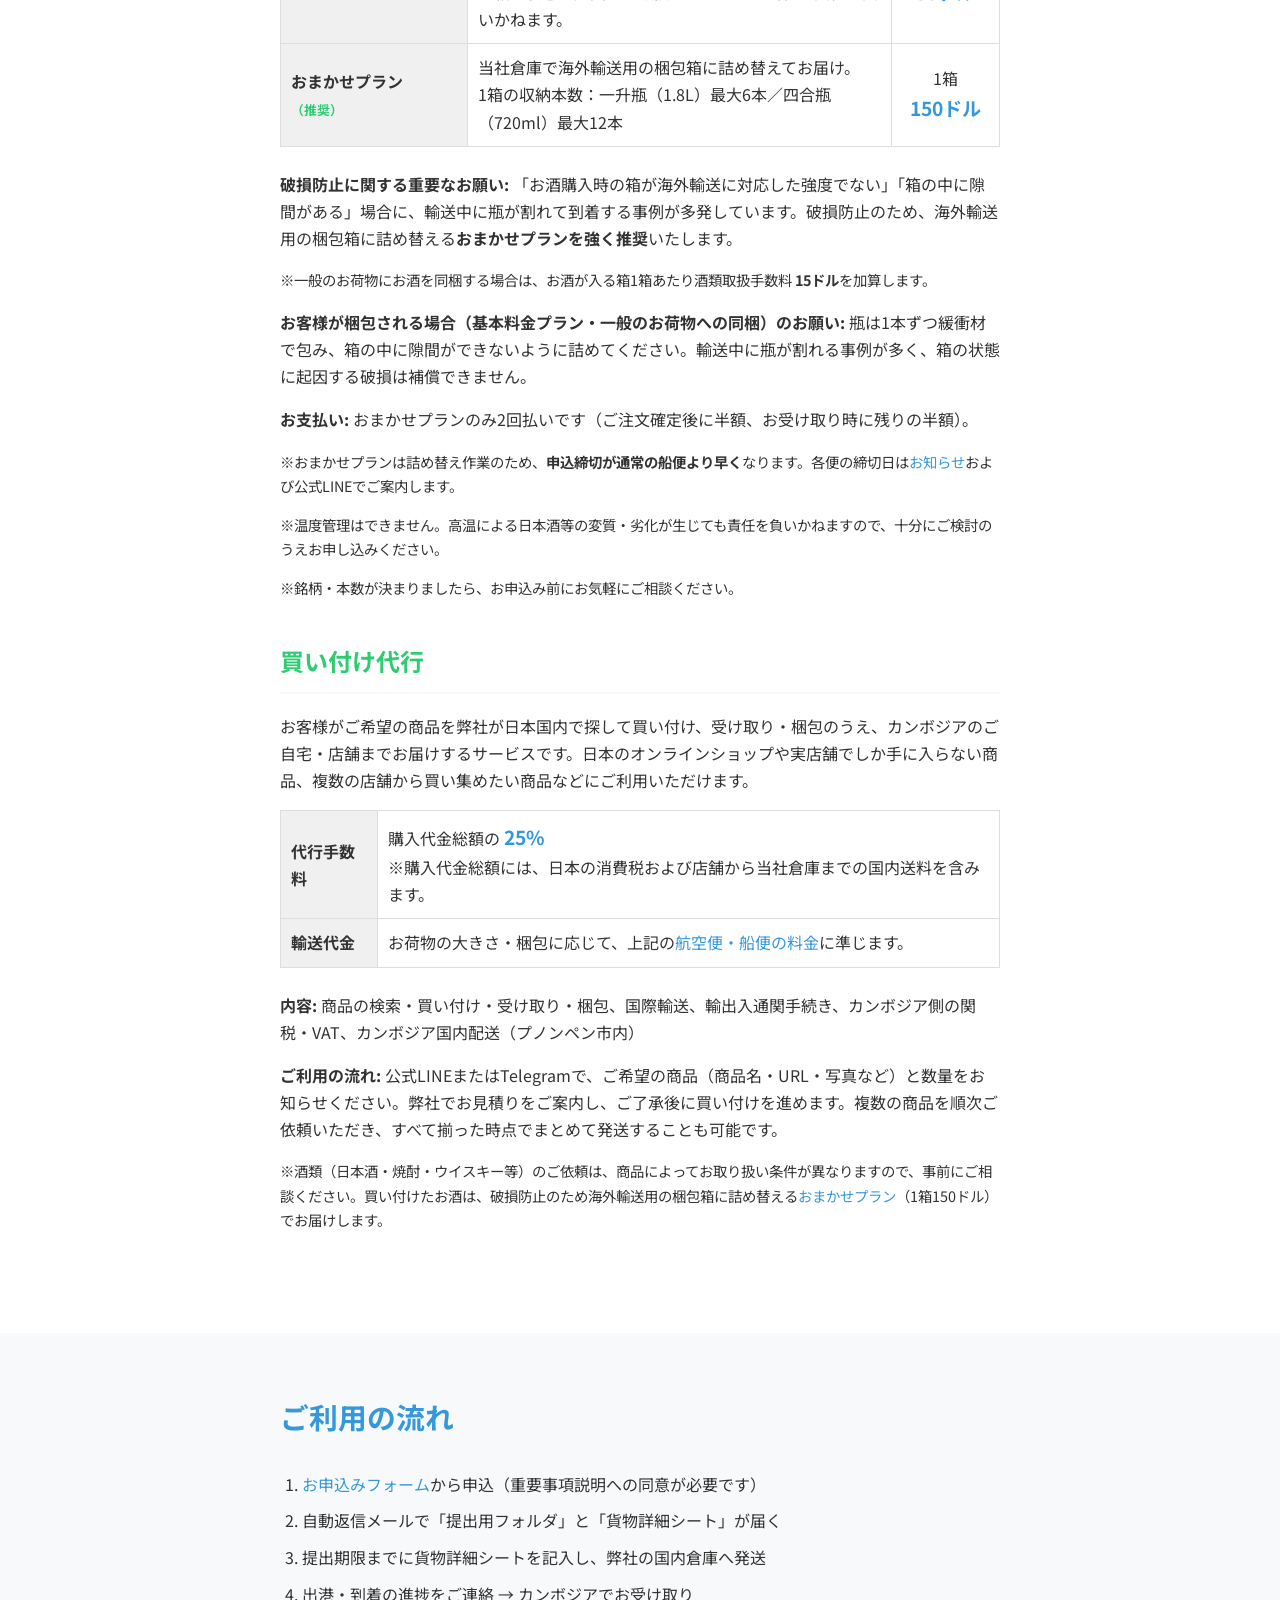
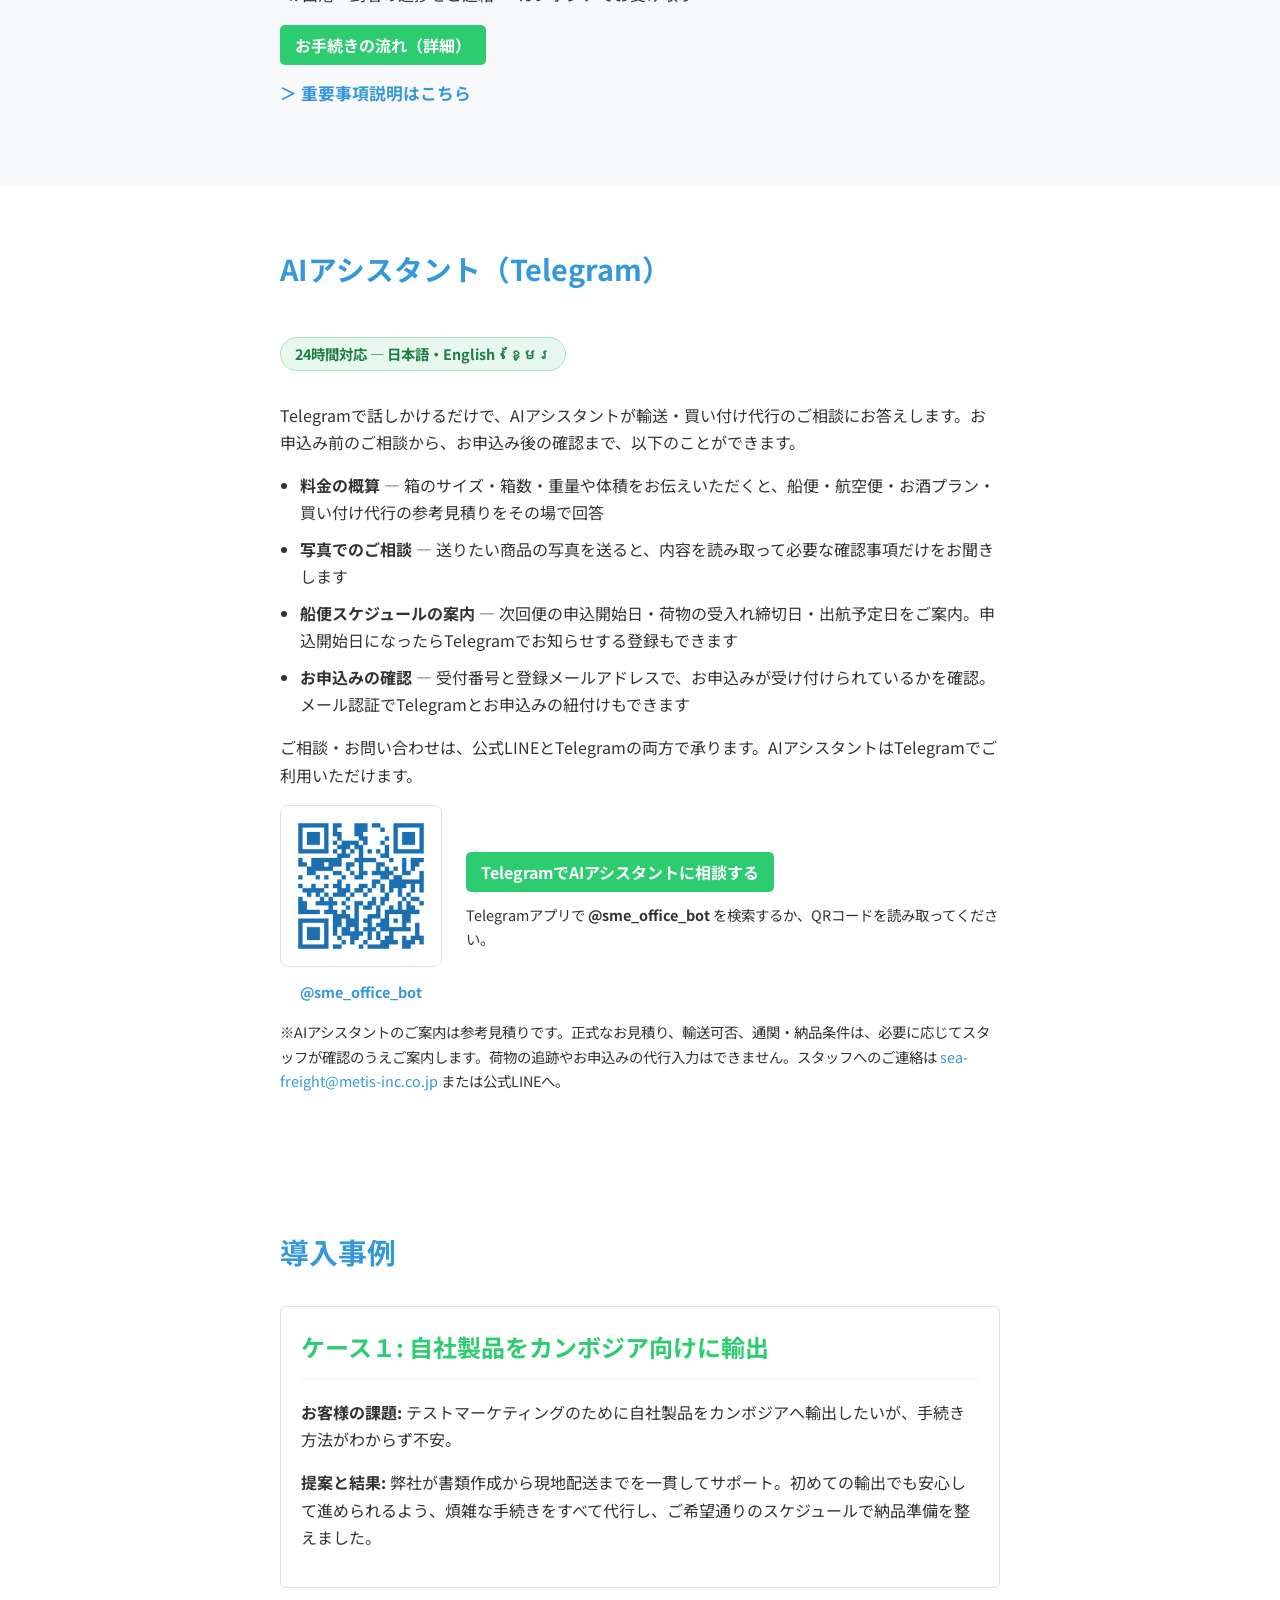
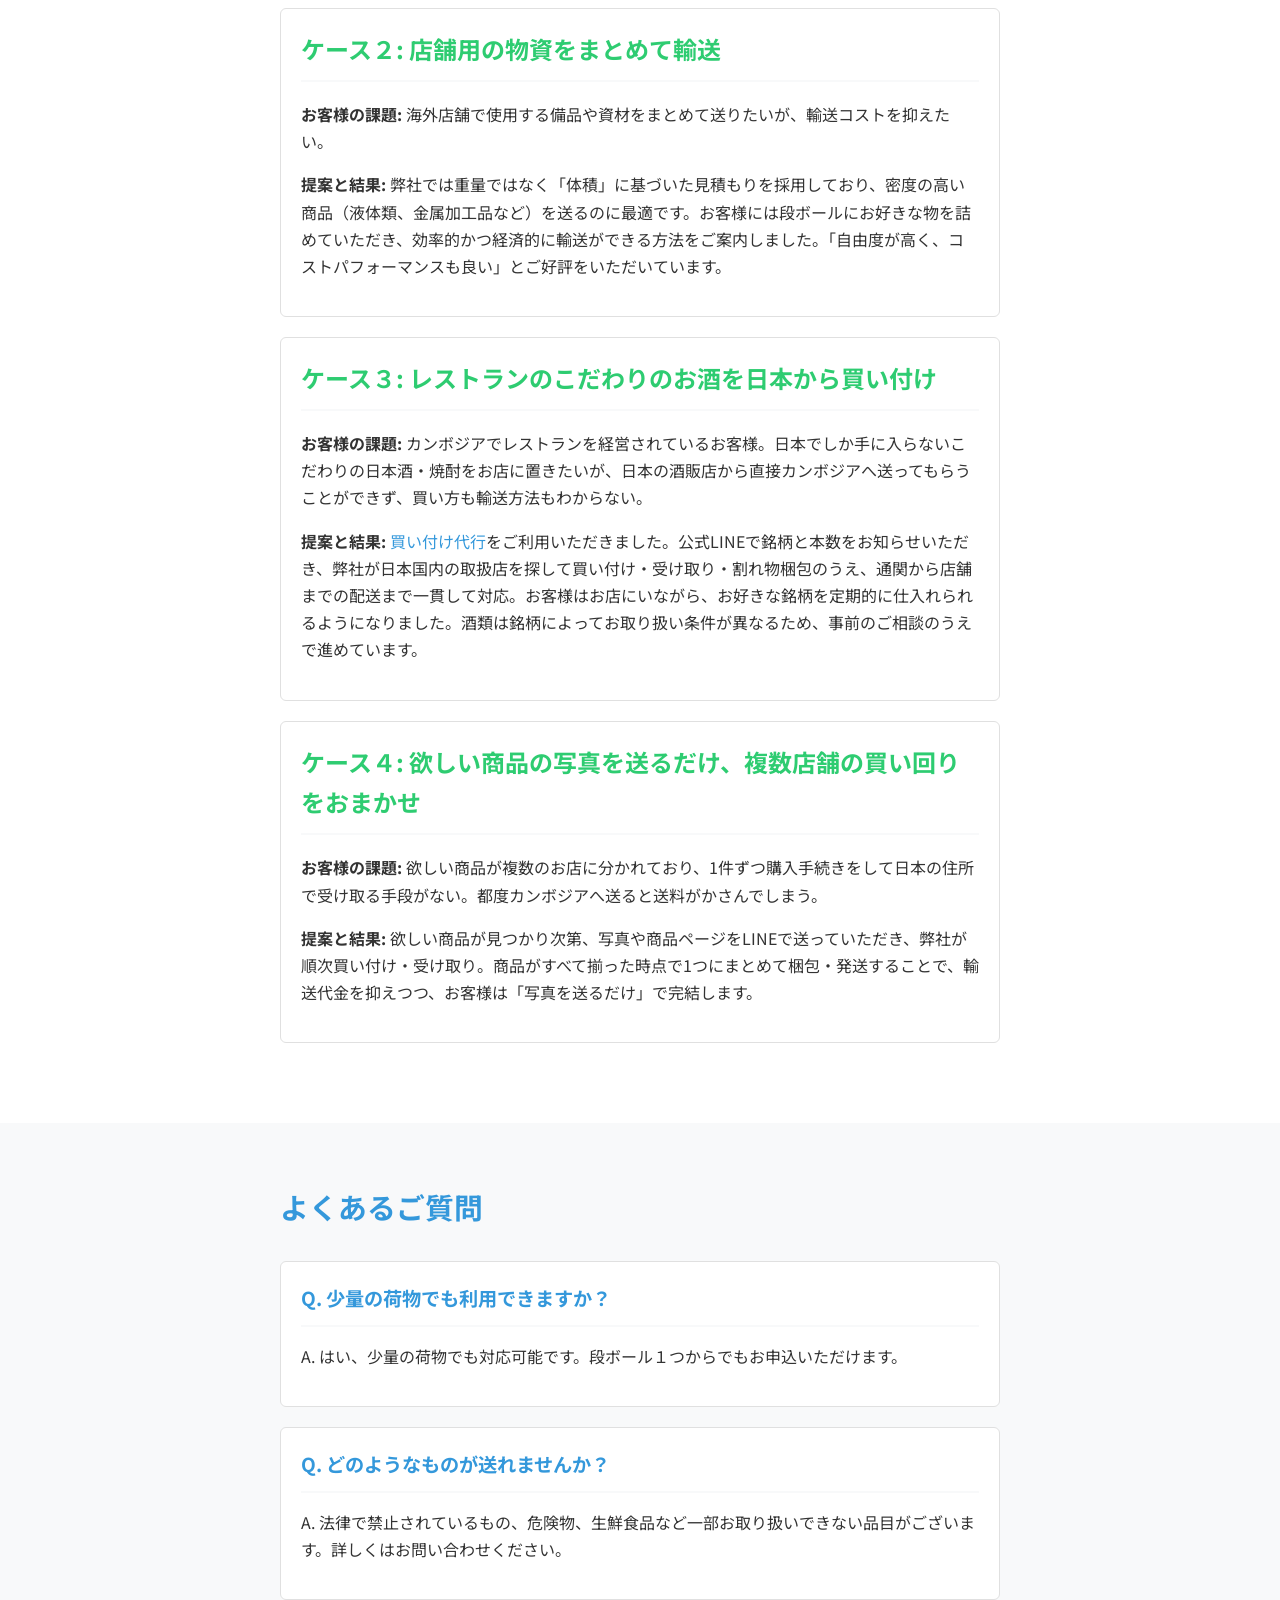
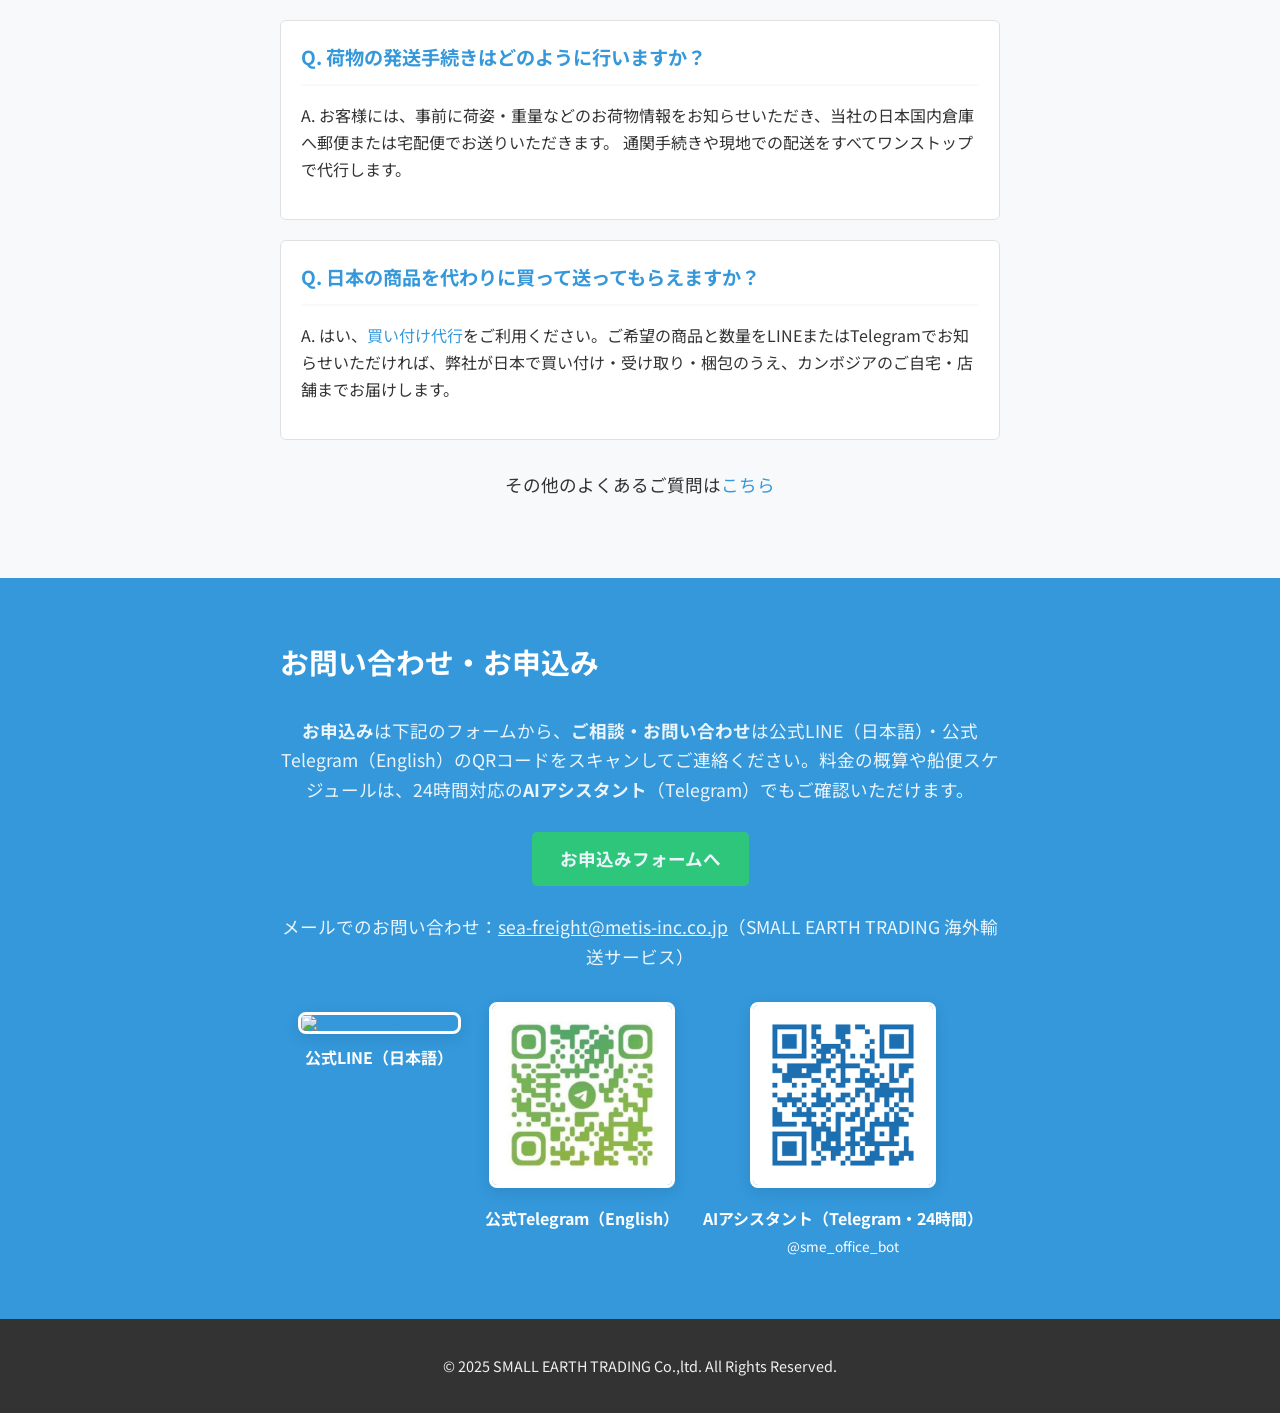
==== commit 96045f4a: "fix: 重要事項説明 第3条②は「160cm超は定額対象外・受付しない」に、お酒の同梱手数料は注記1行で掲載 - 重要事項説明 第3条②：160cmを超える貨物は定額（箱単価）サービスの対象外であり" ====
--- a/index.html
+++ b/index.html
@@ -368,7 +368,11 @@
                         </tbody>
                     </table>
                     <p><strong><span class="lang-ja">破損防止に関する重要なお願い:</span><span class="lang-en">Important notice on breakage:</span></strong><span class="lang-ja"> 「お酒購入時の箱が海外輸送に対応した強度でない」「箱の中に隙間がある」場合に、輸送中に瓶が割れて到着する事例が多発しています。破損防止のため、海外輸送用の梱包箱に詰め替える<strong>おまかせプランを強く推奨</strong>いたします。</span><span class="lang-en"> Bottles frequently arrive broken when the retailer's box is not strong enough for international shipping or when there are gaps inside the box. To prevent breakage, we <strong>strongly recommend the Omakase Plan</strong>, in which we repack your bottles into export-grade cartons.</span></p>
-                    <p><strong><span class="lang-ja">お客様が梱包される場合（基本料金プラン）のお願い:</span><span class="lang-en">If you pack the box yourself (Basic Plan):</span></strong><span class="lang-ja"> 瓶は1本ずつ緩衝材で包み、箱の中に隙間ができないように詰めてください。輸送中に瓶が割れる事例が多く、箱の状態に起因する破損は補償できません。</span><span class="lang-en"> Wrap each bottle individually in cushioning material and pack the box so there are no gaps. Bottles often break in transit, and we cannot compensate for breakage caused by the condition of the box.</span></p>
+                    <p class="price-note">
+                        <span class="lang-ja">※一般のお荷物にお酒を同梱する場合は、お酒が入る箱1箱あたり酒類取扱手数料 <strong>15ドル</strong>を加算します。</span>
+                        <span class="lang-en">*If alcohol is packed together with general goods, an alcohol handling fee of <strong>$15</strong> is added per box containing alcohol.</span>
+                    </p>
+                    <p><strong><span class="lang-ja">お客様が梱包される場合（基本料金プラン・一般のお荷物への同梱）のお願い:</span><span class="lang-en">If you pack the box yourself (Basic Plan / alcohol packed with general goods):</span></strong><span class="lang-ja"> 瓶は1本ずつ緩衝材で包み、箱の中に隙間ができないように詰めてください。輸送中に瓶が割れる事例が多く、箱の状態に起因する破損は補償できません。</span><span class="lang-en"> Wrap each bottle individually in cushioning material and pack the box so there are no gaps. Bottles often break in transit, and we cannot compensate for breakage caused by the condition of the box.</span></p>
                     <p><strong><span class="lang-ja">お支払い:</span><span class="lang-en">Payment:</span></strong><span class="lang-ja"> おまかせプランのみ2回払いです（ご注文確定後に半額、お受け取り時に残りの半額）。</span><span class="lang-en"> Only the Omakase Plan is paid in two instalments (half when your order is confirmed, the remaining half on receipt).</span></p>
                     <p class="price-note">
                         <span class="lang-ja">※おまかせプランは詰め替え作業のため、<strong>申込締切が通常の船便より早く</strong>なります。各便の締切日は<a href="#news">お知らせ</a>および公式LINEでご案内します。</span>
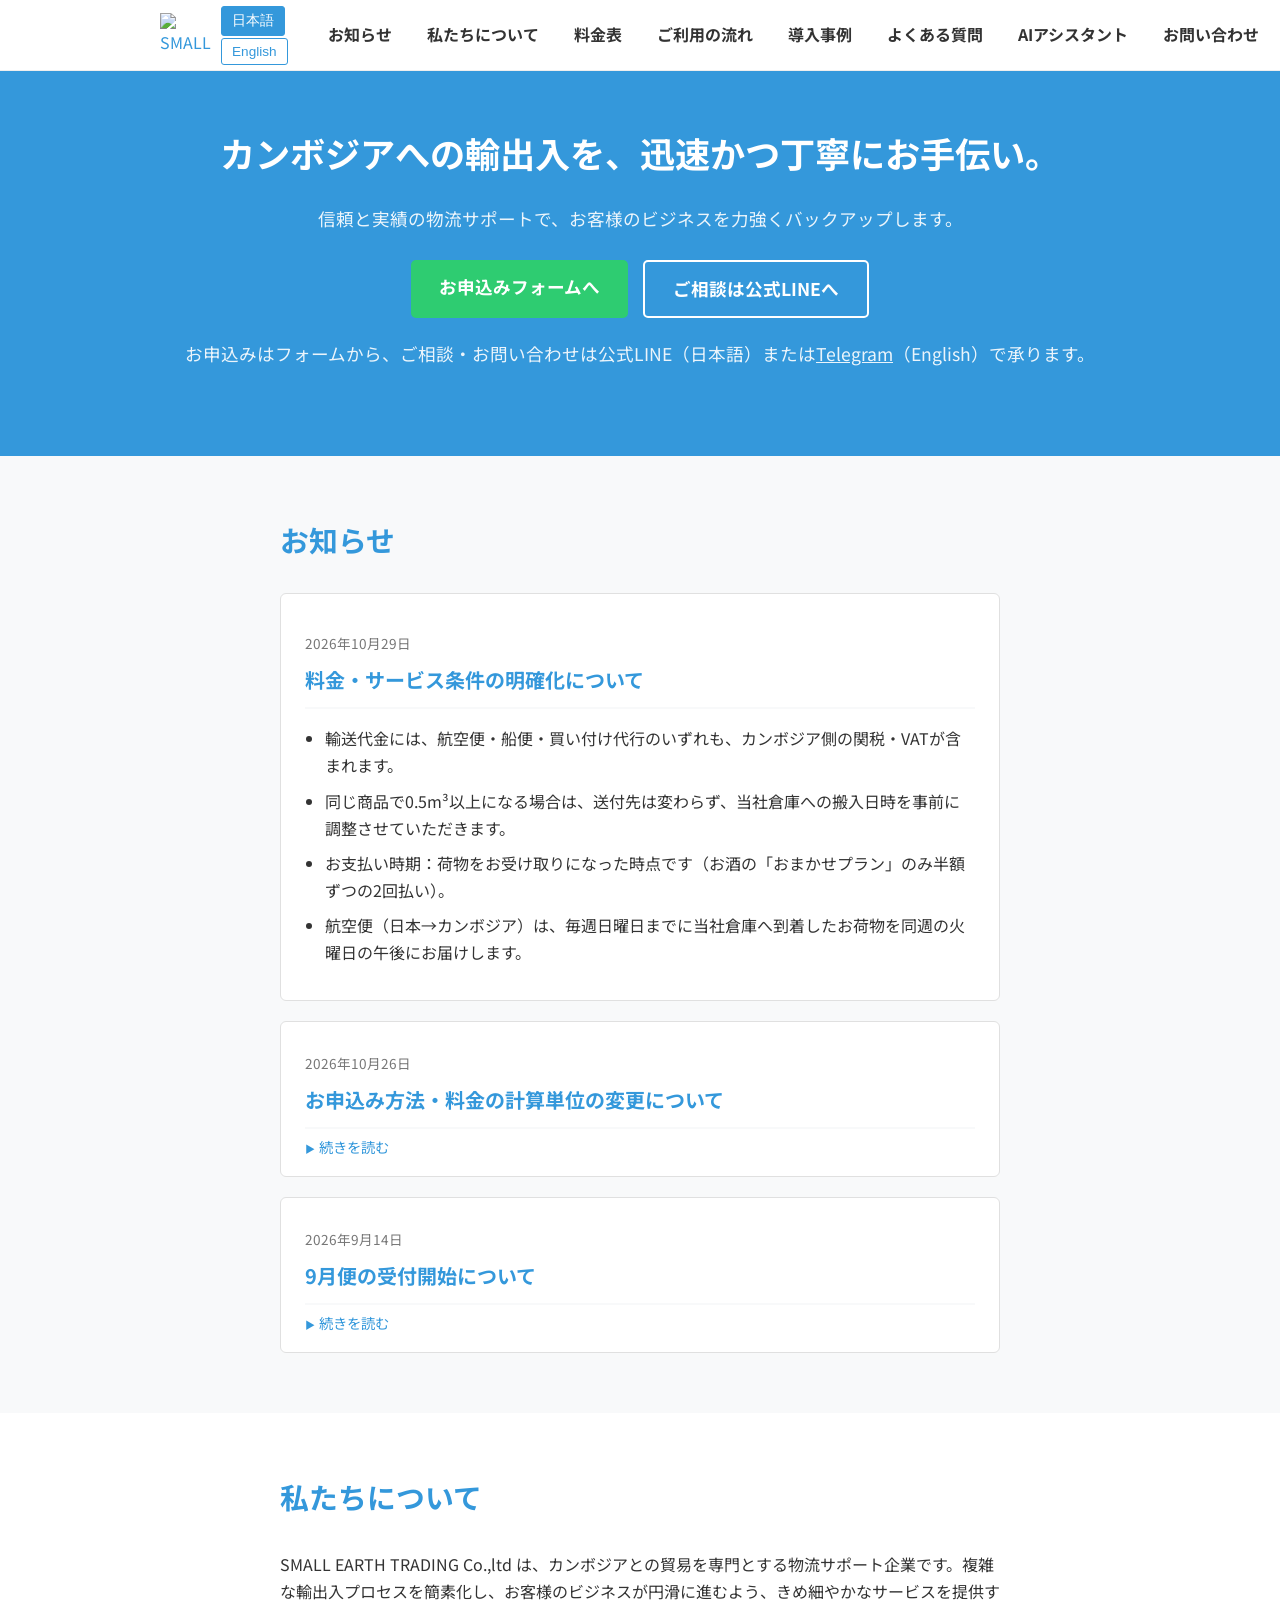
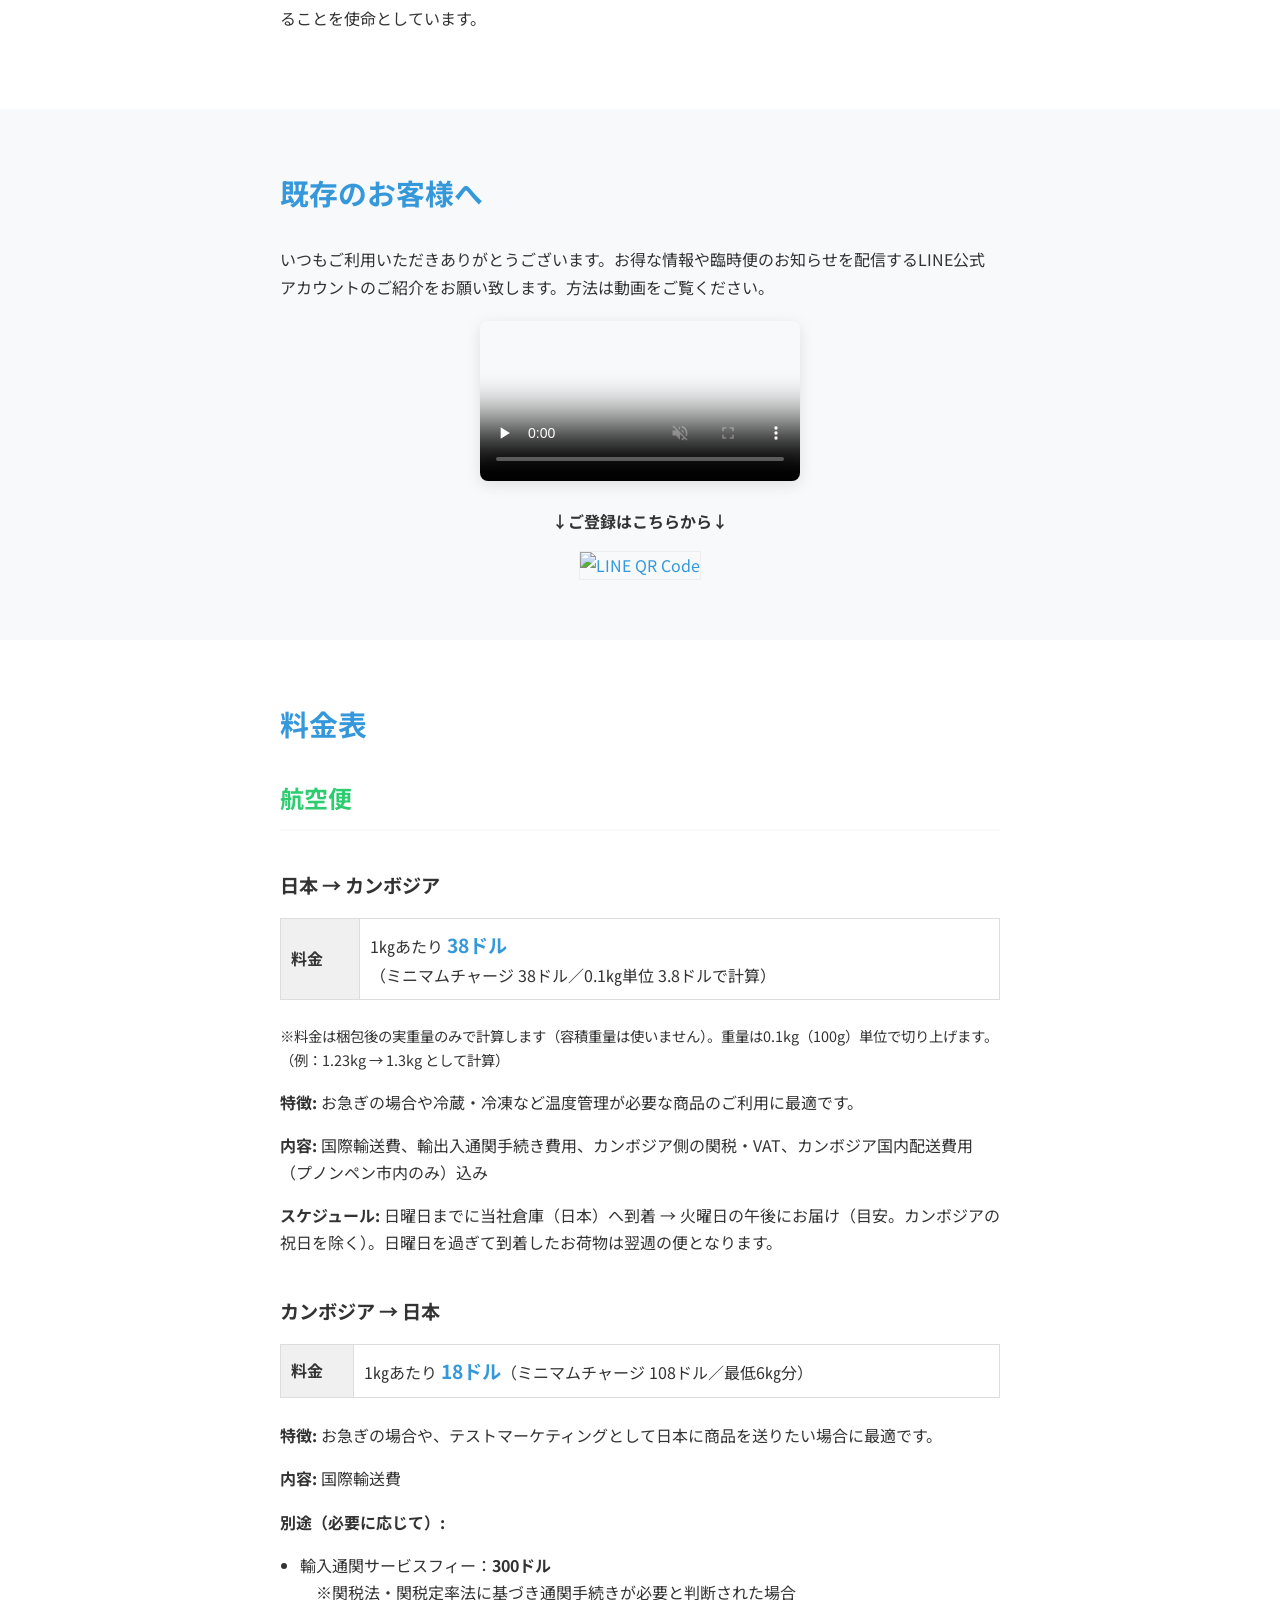
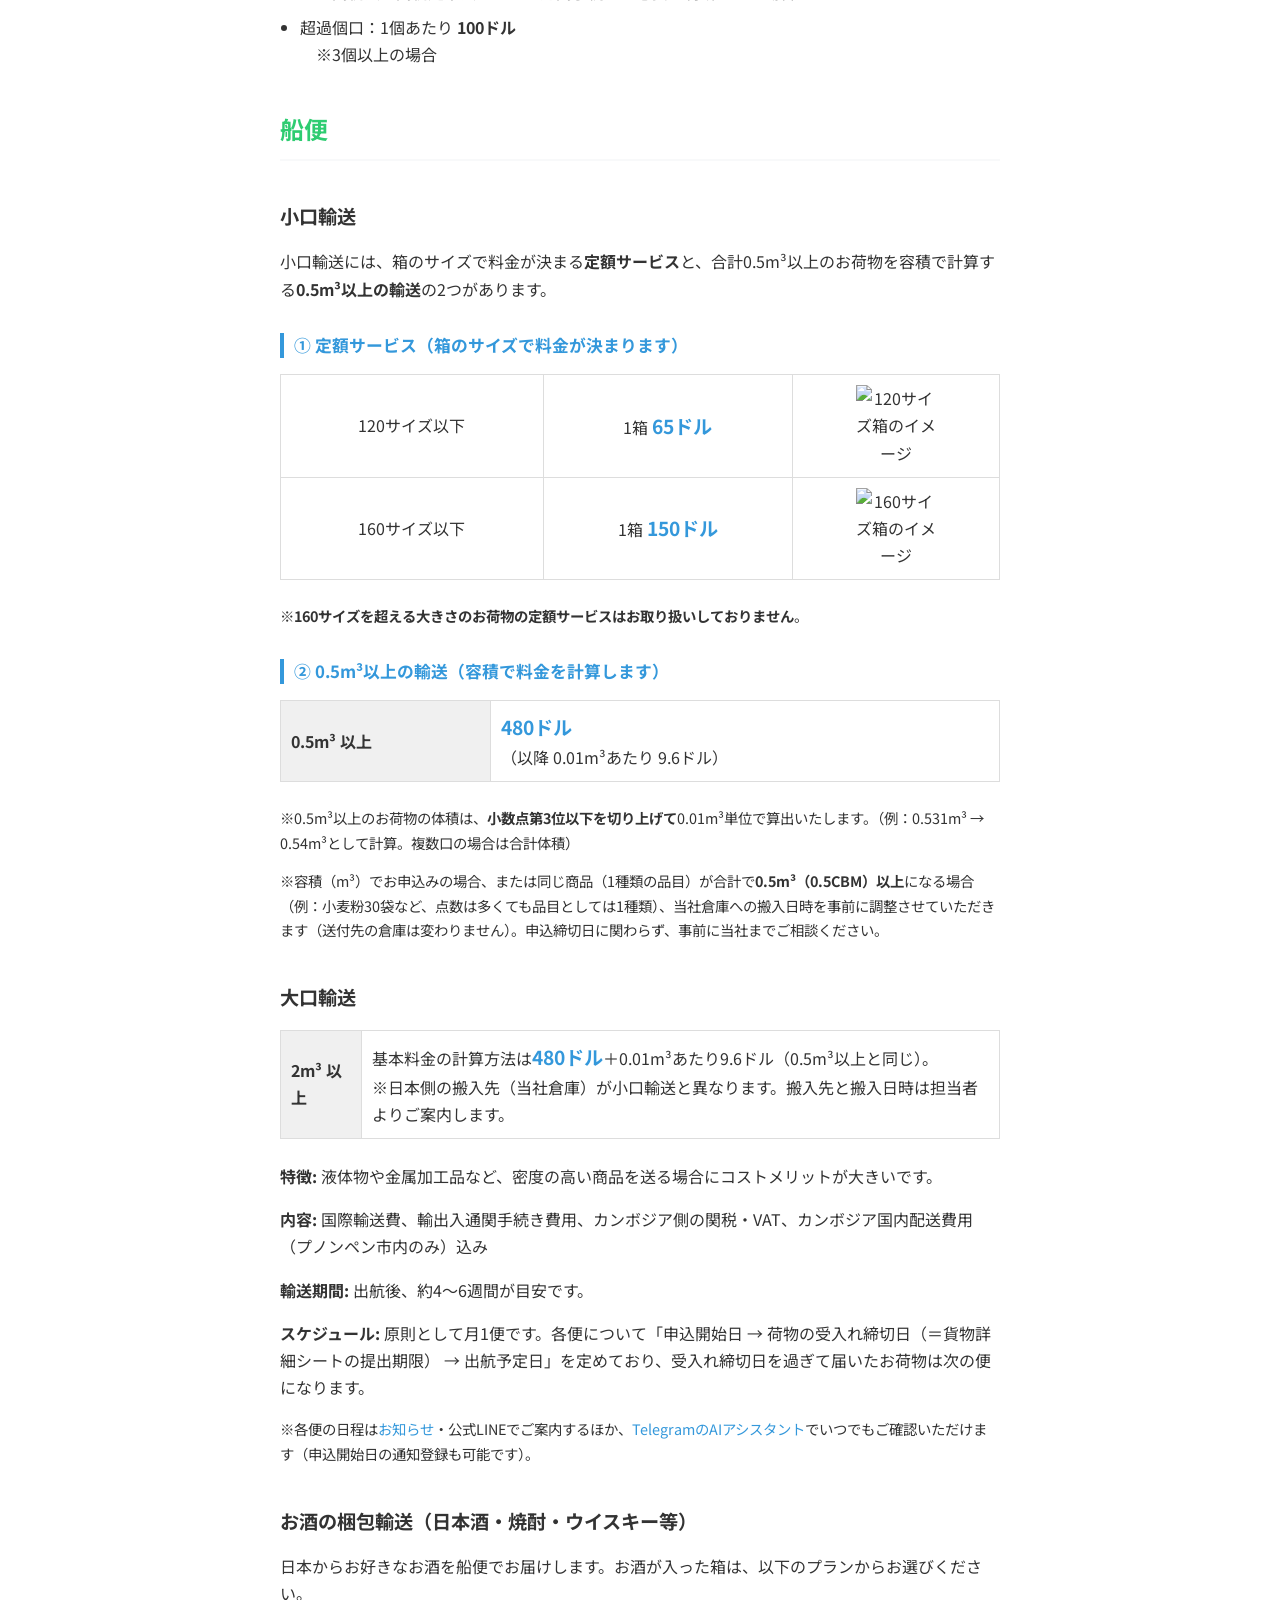
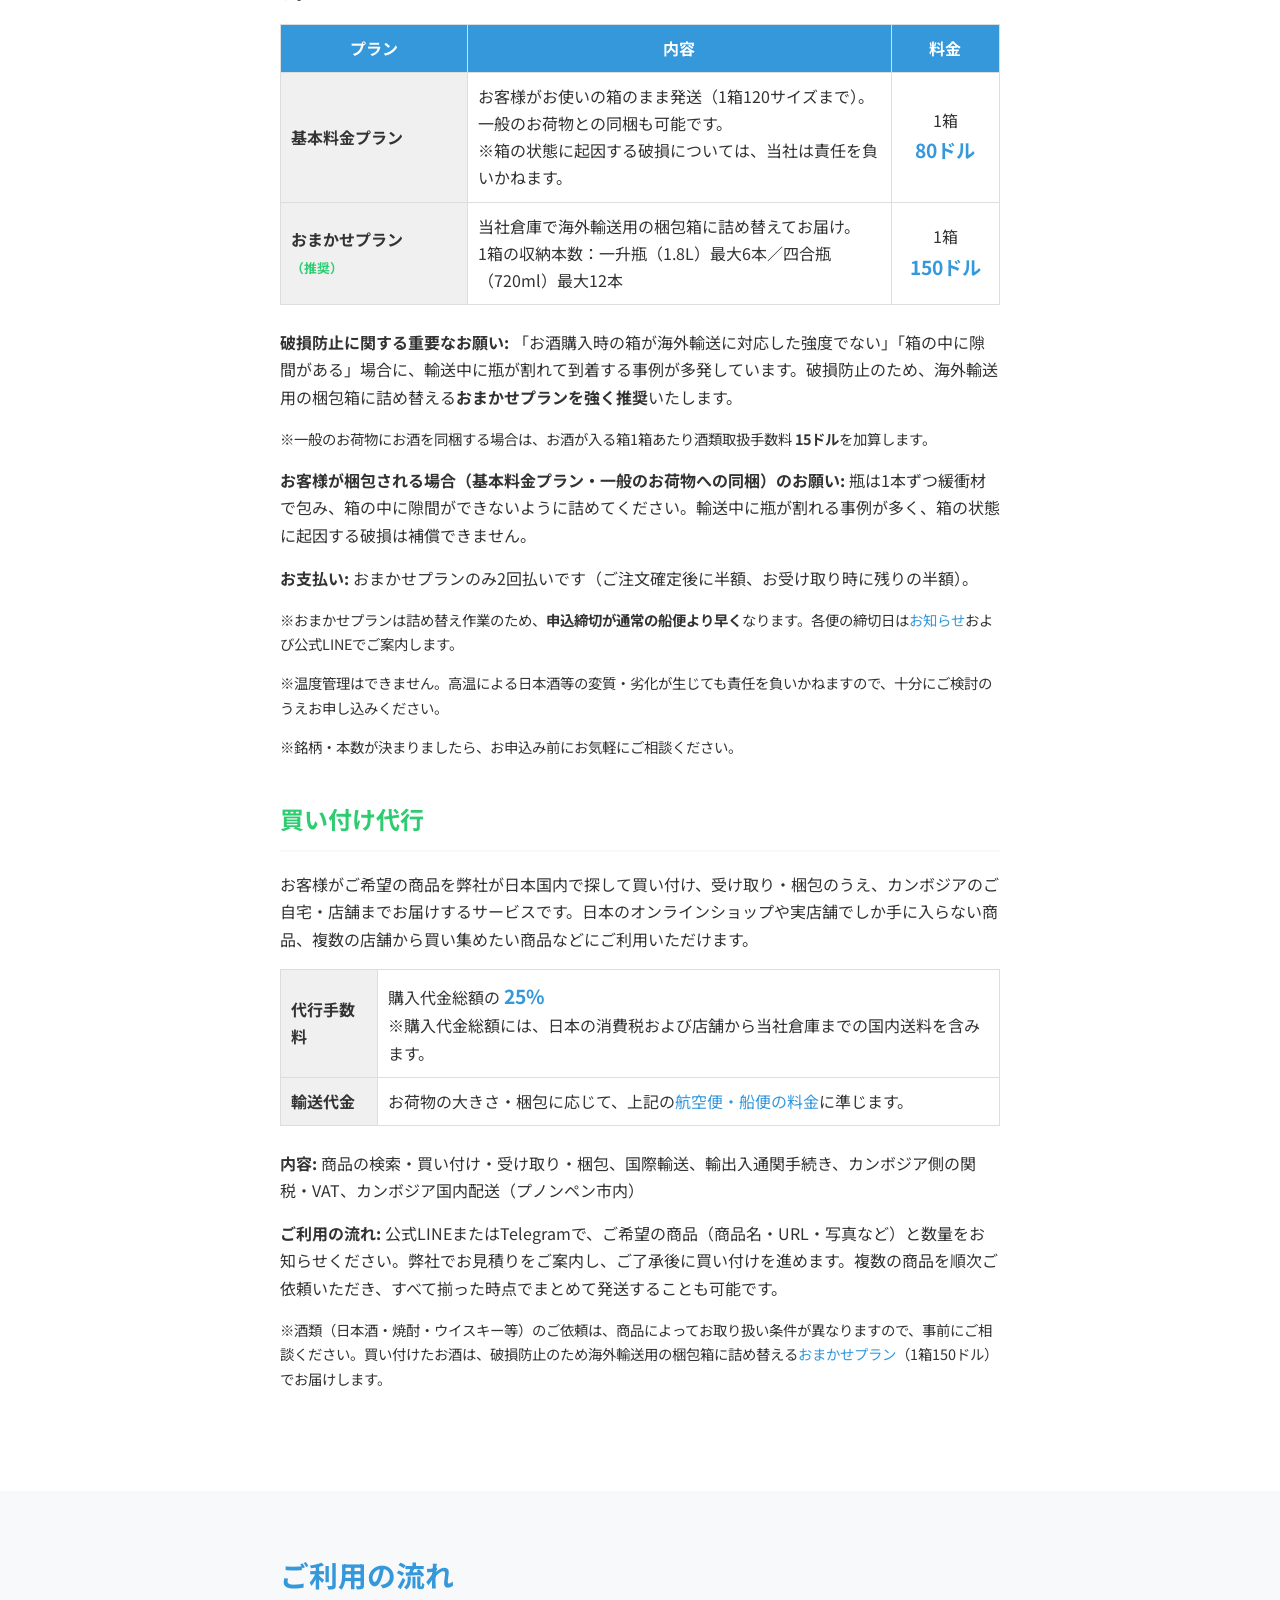
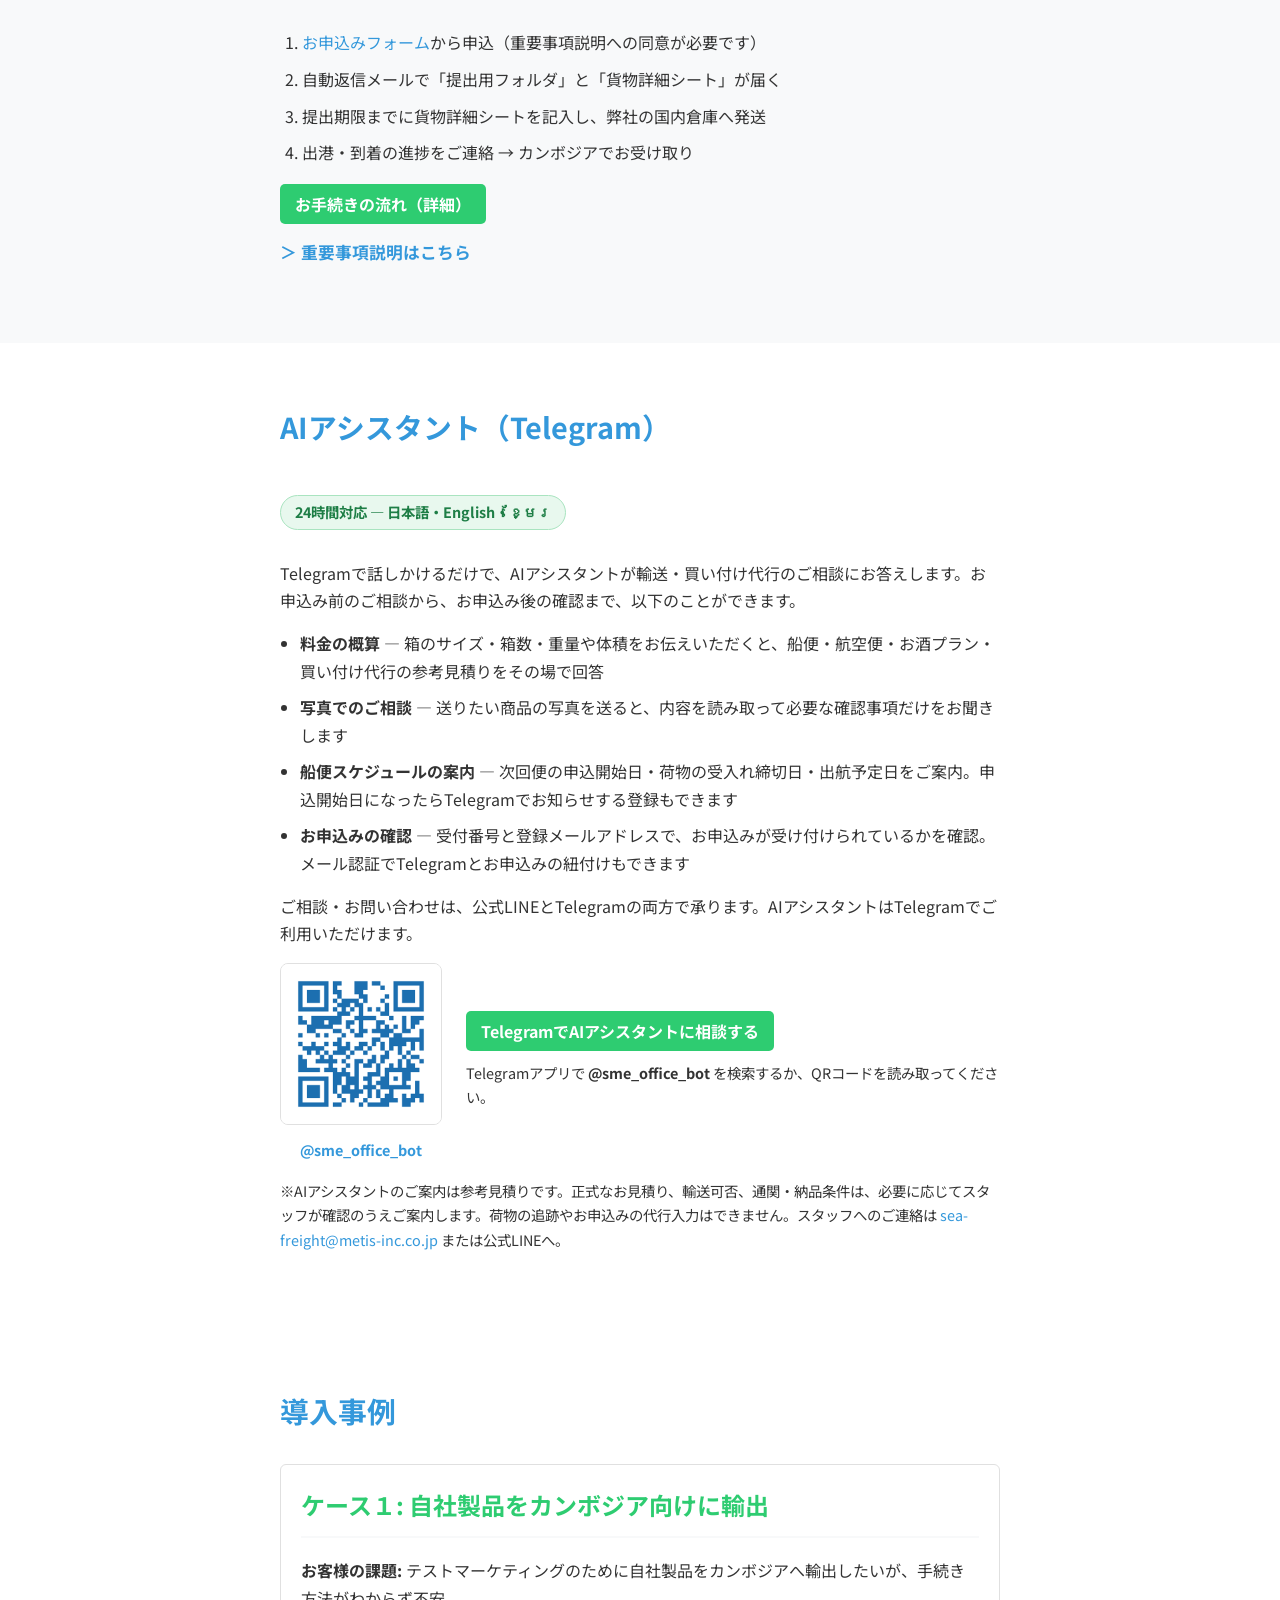
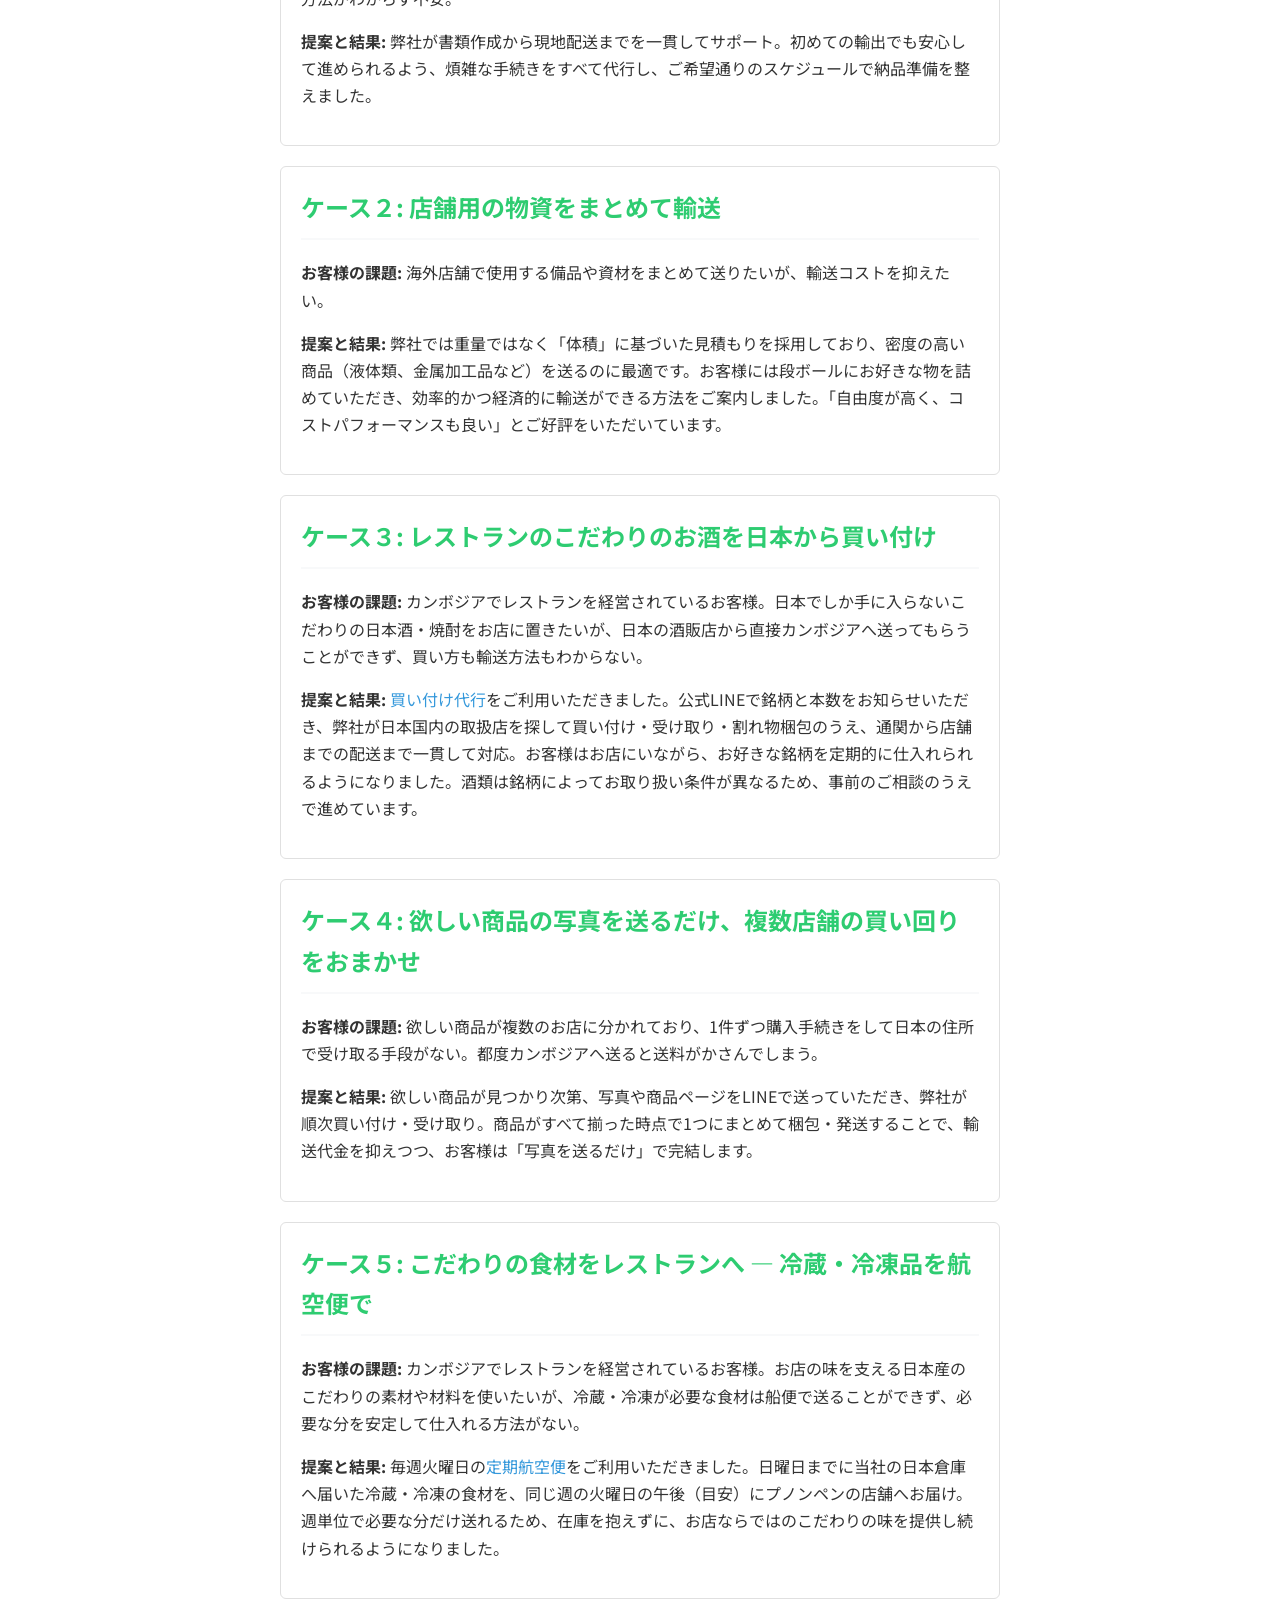
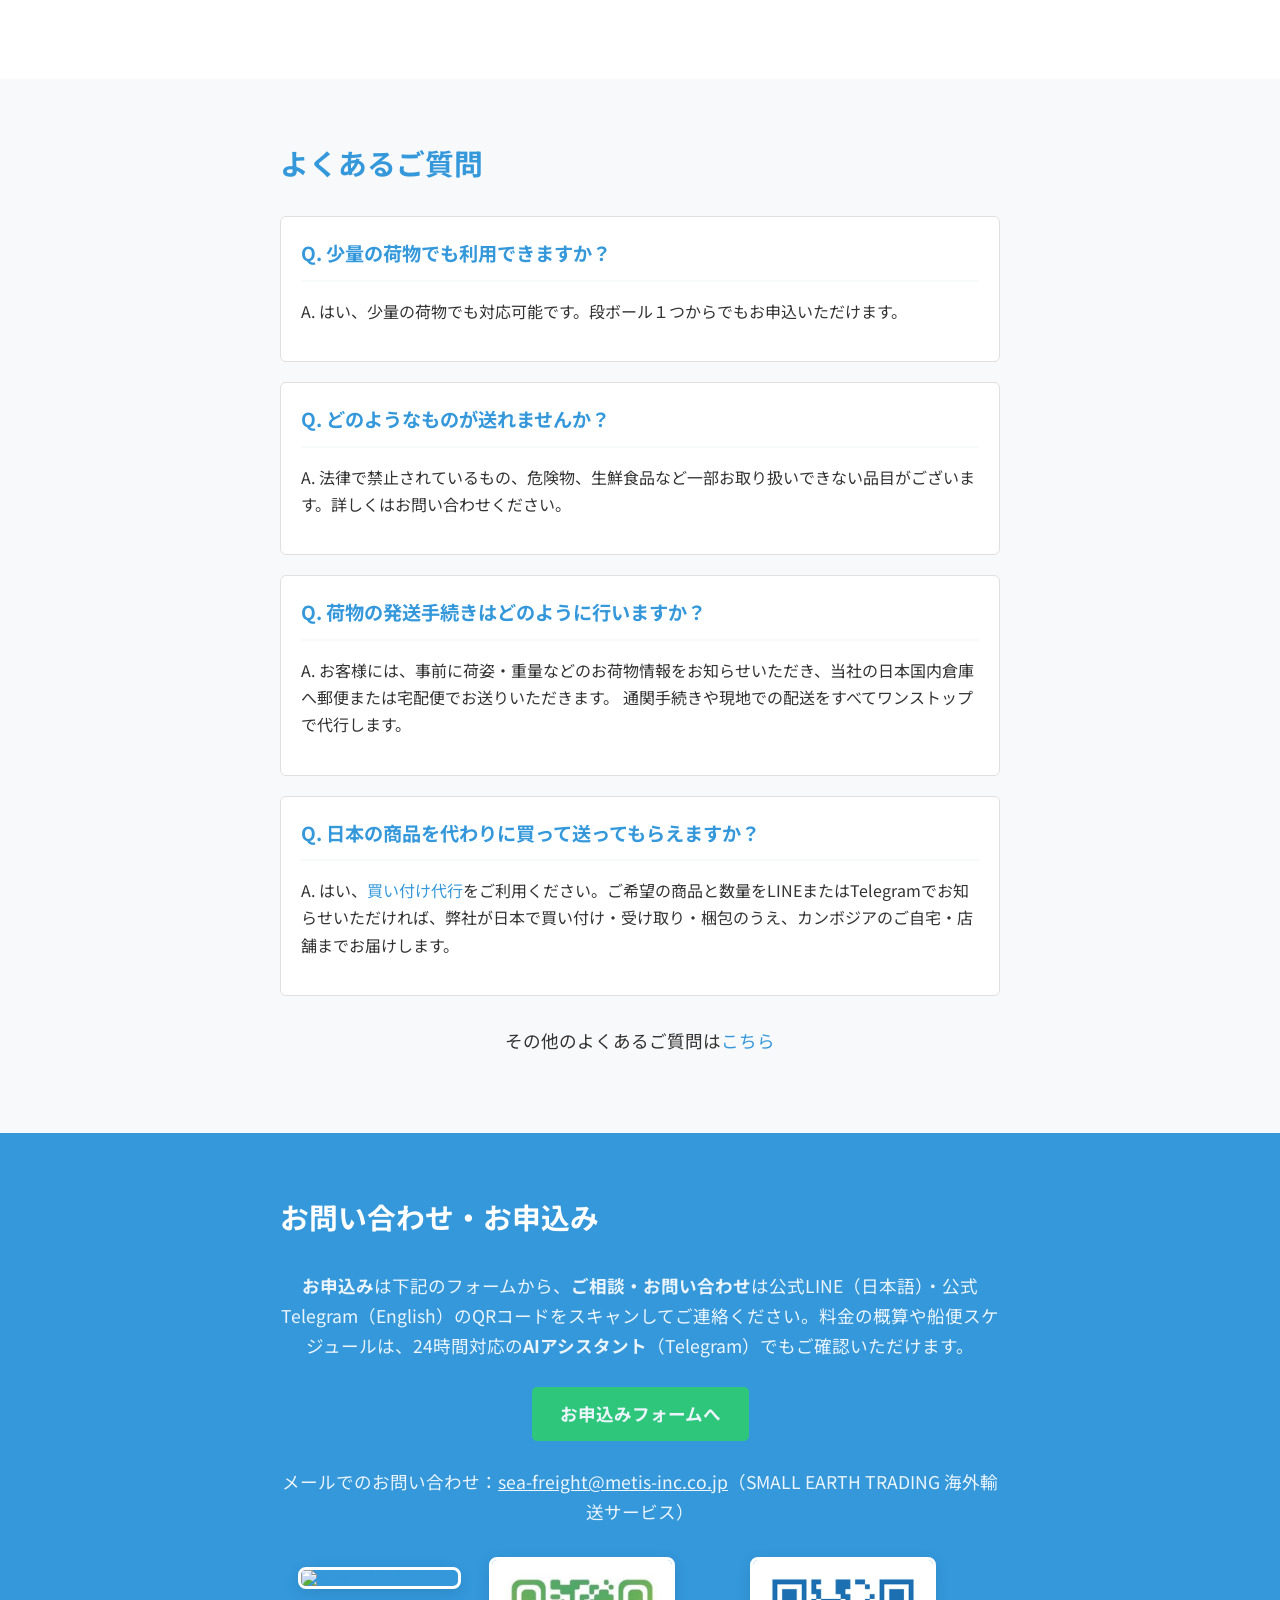
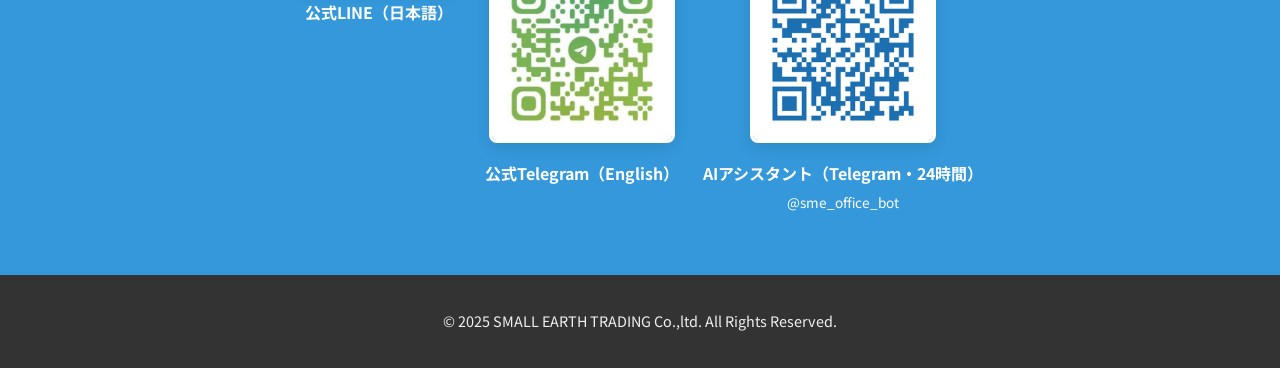
==== commit 15a7c5b7: "feat: 小口輸送を「①定額サービス」「②0.5m³以上の輸送」の2段構成に、導入事例ケース5（冷蔵・冷凍品を航空便で）を追加 - 船便「小口輸送」の下に導入文と小見出し（h5.price-subh" ====
--- a/index.html
+++ b/index.html
@@ -272,7 +272,13 @@
                 <div class="price-category">
                     <h3><span class="lang-ja">船便</span><span class="lang-en">Sea Freight</span></h3>
                     
-                    <h4><span class="lang-ja">小口輸送（定額サービス）</span><span class="lang-en">Small Lot (LCL) — Flat-rate Service</span></h4>
+                    <h4><span class="lang-ja">小口輸送</span><span class="lang-en">Small Lot (LCL)</span></h4>
+                    <p>
+                        <span class="lang-ja">小口輸送には、箱のサイズで料金が決まる<strong>定額サービス</strong>と、合計0.5m³以上のお荷物を容積で計算する<strong>0.5m³以上の輸送</strong>の2つがあります。</span>
+                        <span class="lang-en">Small-lot shipping comes in two forms: a <strong>flat-rate service</strong> priced by box size, and <strong>shipments of 0.5m³ or more</strong>, priced by volume.</span>
+                    </p>
+
+                    <h5 class="price-subheading"><span class="lang-ja">① 定額サービス（箱のサイズで料金が決まります）</span><span class="lang-en">① Flat-rate Service (priced by box size)</span></h5>
                     <table class="price-table-visual">
                         <tbody>
                             <tr>
@@ -287,6 +293,12 @@
                             </tr>
                         </tbody>
                     </table>
+                    <p class="price-note">
+                        <span class="lang-ja">※<strong>160サイズを超える大きさのお荷物の定額サービスはお取り扱いしておりません</strong>。</span>
+                        <span class="lang-en">*<strong>No flat-rate service is available for packages larger than 160cm size</strong>.</span>
+                    </p>
+
+                    <h5 class="price-subheading"><span class="lang-ja">② 0.5m³以上の輸送（容積で料金を計算します）</span><span class="lang-en">② Shipments of 0.5m³ or More (priced by volume)</span></h5>
                     <table class="price-table">
                         <tbody>
                             <tr>
@@ -302,10 +314,6 @@
                     <p class="price-note">
                         <span class="lang-ja">※0.5m³以上のお荷物の体積は、<strong>小数点第3位以下を切り上げて</strong>0.01m³単位で算出いたします。（例：0.531m³ → 0.54m³として計算。複数口の場合は合計体積）</span>
                         <span class="lang-en">*For shipments of 0.5m³ or more, volume is calculated in 0.01m³ units by <strong>rounding up to two decimal places</strong>. (e.g. 0.531m³ is calculated as 0.54m³; for multiple packages, the total volume is used)</span>
-                    </p>
-                    <p class="price-note">
-                        <span class="lang-ja">※120サイズ・160サイズの箱単価は定額サービスです。<strong>160サイズを超える大きさのお荷物の定額サービスはお取り扱いしておりません</strong>。</span>
-                        <span class="lang-en">*The per-box rates for 120cm and 160cm boxes are our flat-rate service. <strong>No flat-rate service is available for packages larger than 160cm size</strong>.</span>
                     </p>
                     <p class="price-note">
                         <span class="lang-ja">※容積（m³）でお申込みの場合、または同じ商品（1種類の品目）が合計で<strong>0.5m³（0.5CBM）以上</strong>になる場合（例：小麦粉30袋など、点数は多くても品目としては1種類）、当社倉庫への搬入日時を事前に調整させていただきます（送付先の倉庫は変わりません）。申込締切日に関わらず、事前に当社までご相談ください。</span>
@@ -515,6 +523,11 @@
                     <h3><span class="lang-ja">ケース４: 欲しい商品の写真を送るだけ、複数店舗の買い回りをおまかせ</span><span class="lang-en">Case 4: Just send a photo — we shop across multiple stores for you</span></h3>
                     <p><strong><span class="lang-ja">お客様の課題:</span><span class="lang-en">Client's Challenge:</span></strong><span class="lang-ja"> 欲しい商品が複数のお店に分かれており、1件ずつ購入手続きをして日本の住所で受け取る手段がない。都度カンボジアへ送ると送料がかさんでしまう。</span><span class="lang-en"> The items they wanted were spread across several different stores, and they had no way to place each order and receive it at a Japanese address. Shipping each item to Cambodia separately would have made the shipping costs add up.</span></p>
                     <p><strong><span class="lang-ja">提案と結果:</span><span class="lang-en">Our Solution:</span></strong><span class="lang-ja"> 欲しい商品が見つかり次第、写真や商品ページをLINEで送っていただき、弊社が順次買い付け・受け取り。商品がすべて揃った時点で1つにまとめて梱包・発送することで、輸送代金を抑えつつ、お客様は「写真を送るだけ」で完結します。</span><span class="lang-en"> Whenever the customer found something they wanted, they sent us a photo or product page via LINE, and we purchased and received each item in turn. Once everything had arrived, we packed and shipped it all together, keeping the shipping cost down — all the customer had to do was send photos.</span></p>
+                </article>
+                <article class="case-item">
+                    <h3><span class="lang-ja">ケース５: こだわりの食材をレストランへ — 冷蔵・冷凍品を航空便で</span><span class="lang-en">Case 5: Specialty ingredients for a restaurant — chilled and frozen goods by air</span></h3>
+                    <p><strong><span class="lang-ja">お客様の課題:</span><span class="lang-en">Client's Challenge:</span></strong><span class="lang-ja"> カンボジアでレストランを経営されているお客様。お店の味を支える日本産のこだわりの素材や材料を使いたいが、冷蔵・冷凍が必要な食材は船便で送ることができず、必要な分を安定して仕入れる方法がない。</span><span class="lang-en"> A customer running a restaurant in Cambodia wanted to use carefully selected Japanese ingredients that define their dishes, but chilled and frozen items cannot be sent by sea, and they had no reliable way to source the quantities they needed.</span></p>
+                    <p><strong><span class="lang-ja">提案と結果:</span><span class="lang-en">Our Solution:</span></strong><span class="lang-ja"> 毎週火曜日の<a href="#price-list">定期航空便</a>をご利用いただきました。日曜日までに当社の日本倉庫へ届いた冷蔵・冷凍の食材を、同じ週の火曜日の午後（目安）にプノンペンの店舗へお届け。週単位で必要な分だけ送れるため、在庫を抱えずに、お店ならではのこだわりの味を提供し続けられるようになりました。</span><span class="lang-en"> They used our weekly Tuesday <a href="#price-list">air freight service</a>. Chilled and frozen ingredients arriving at our warehouse in Japan by Sunday are delivered to the restaurant in Phnom Penh on the afternoon of the same week's Tuesday (estimated). Because they can send just what they need each week, the restaurant keeps serving its signature dishes without holding excess stock.</span></p>
                 </article>
             </div>
         </section>
--- a/assets/css/style.css
+++ b/assets/css/style.css
@@ -137,6 +137,8 @@
 
 /* 料金表セクション */
 .price-category { margin-bottom: 40px; }
+/* 小口輸送の中の「①定額サービス」「②0.5m³以上」の小見出し */
+.price-subheading { font-family: var(--heading-font); font-weight: 700; font-size: 1.05rem; color: var(--primary-color); margin-top: 1.8em; margin-bottom: 0.2em; padding-left: 0.6em; border-left: 4px solid var(--primary-color); line-height: 1.5; }
 .price-table, .price-table-visual { width: 100%; margin-top: 1em; }
 .price-table-visual td { text-align: center; }
 .price-image { max-width: 80px; height: auto; }
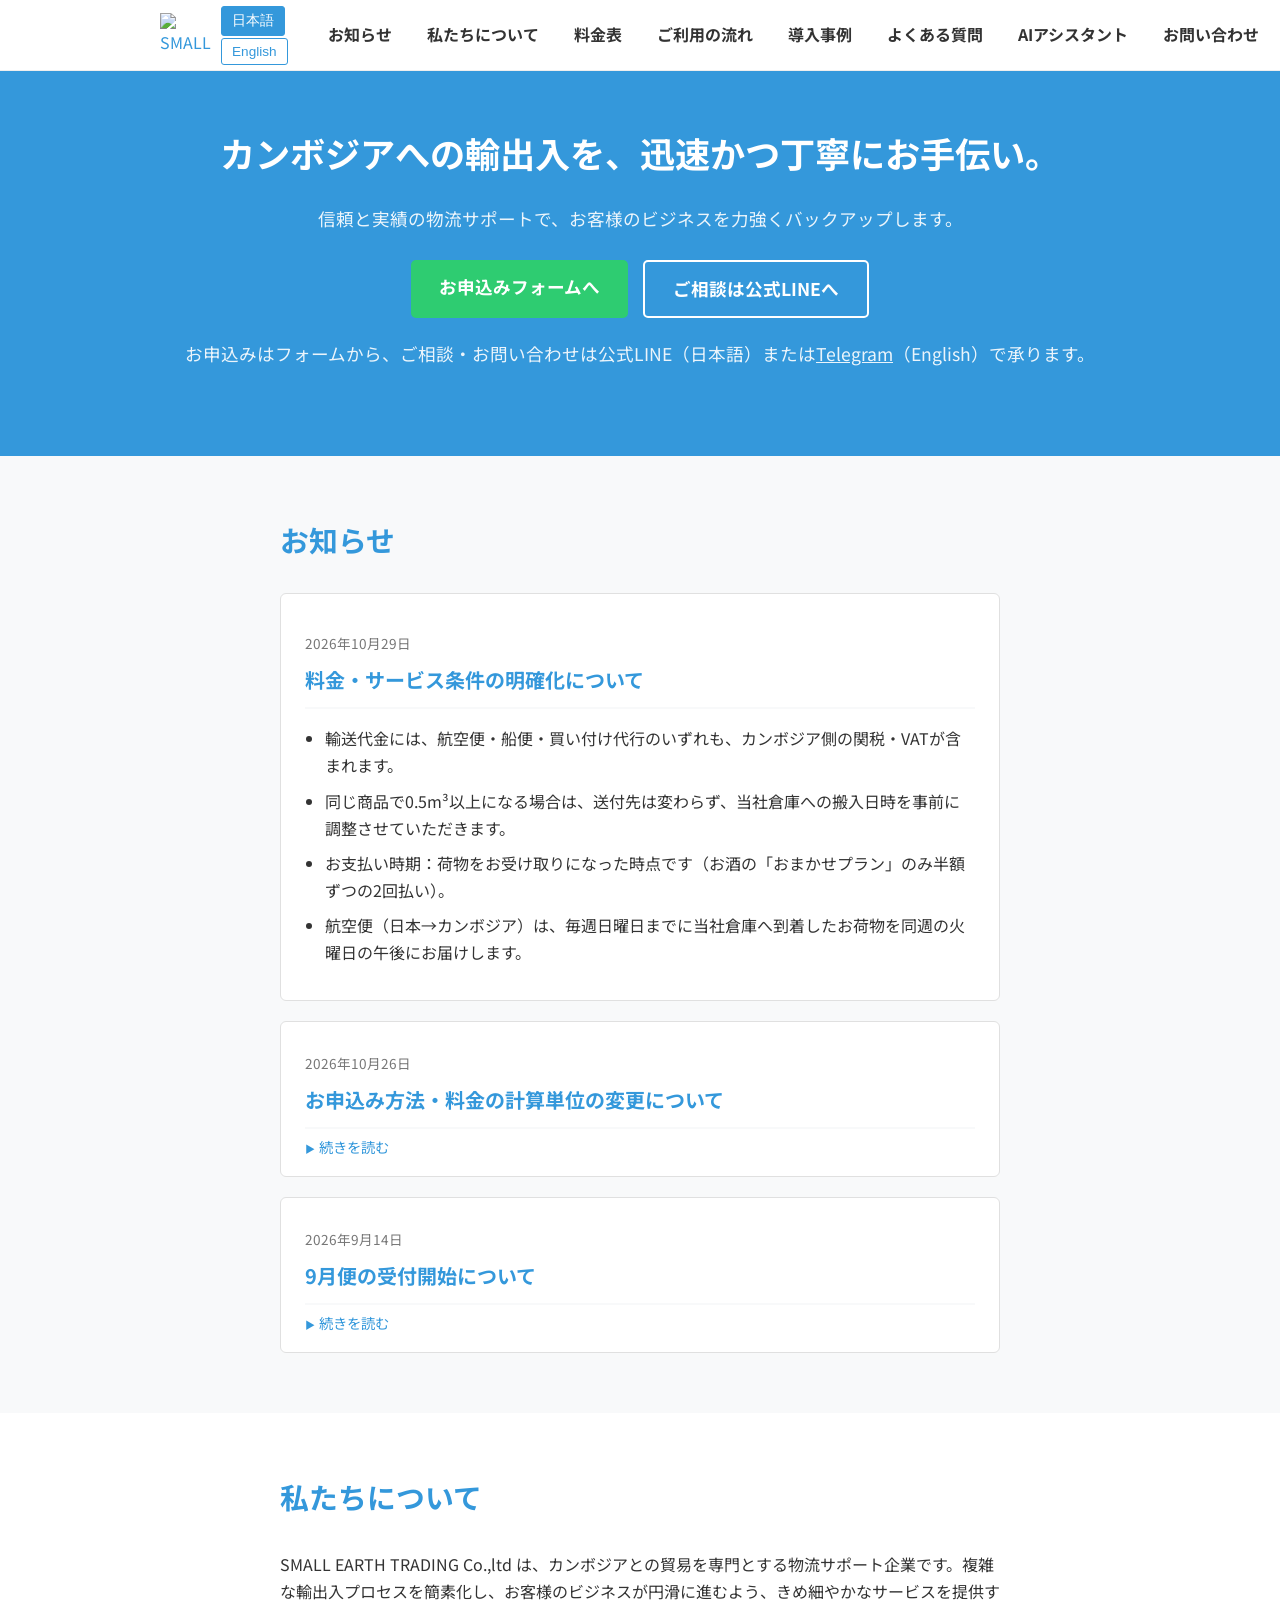
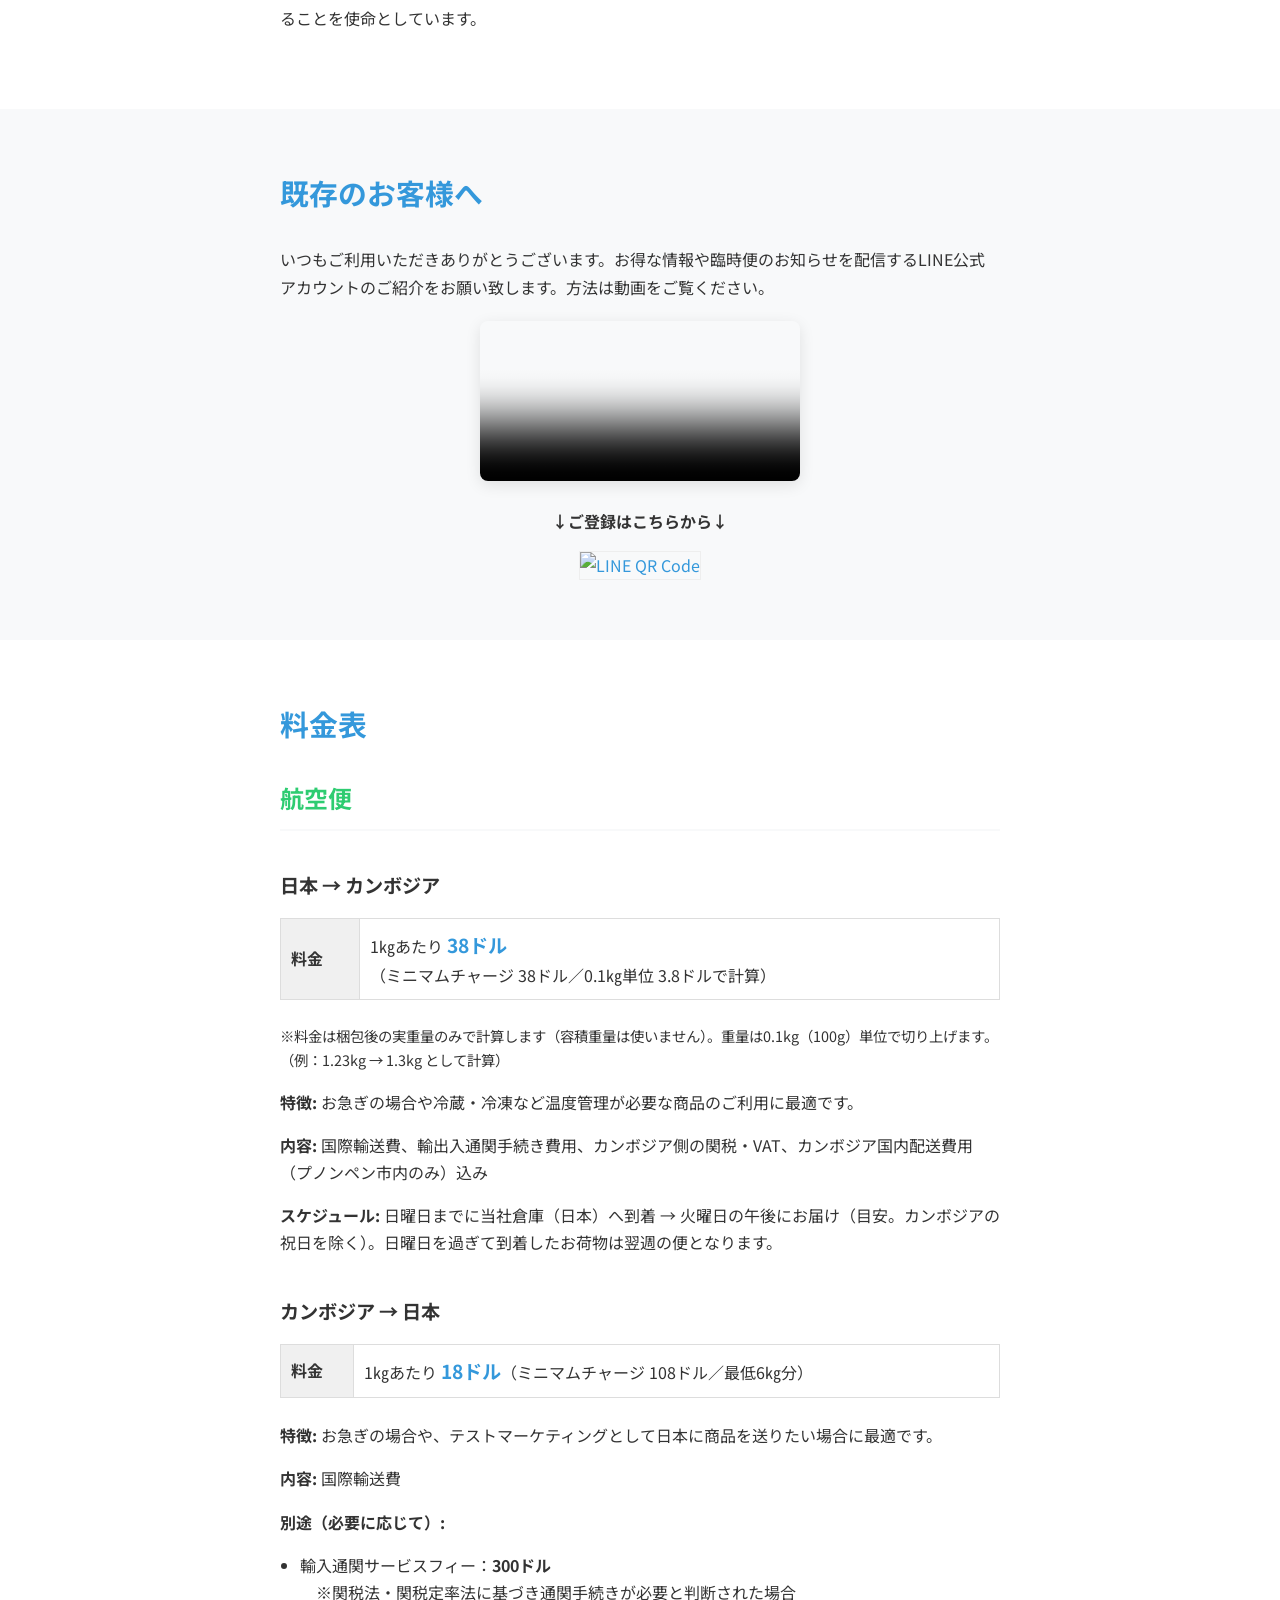
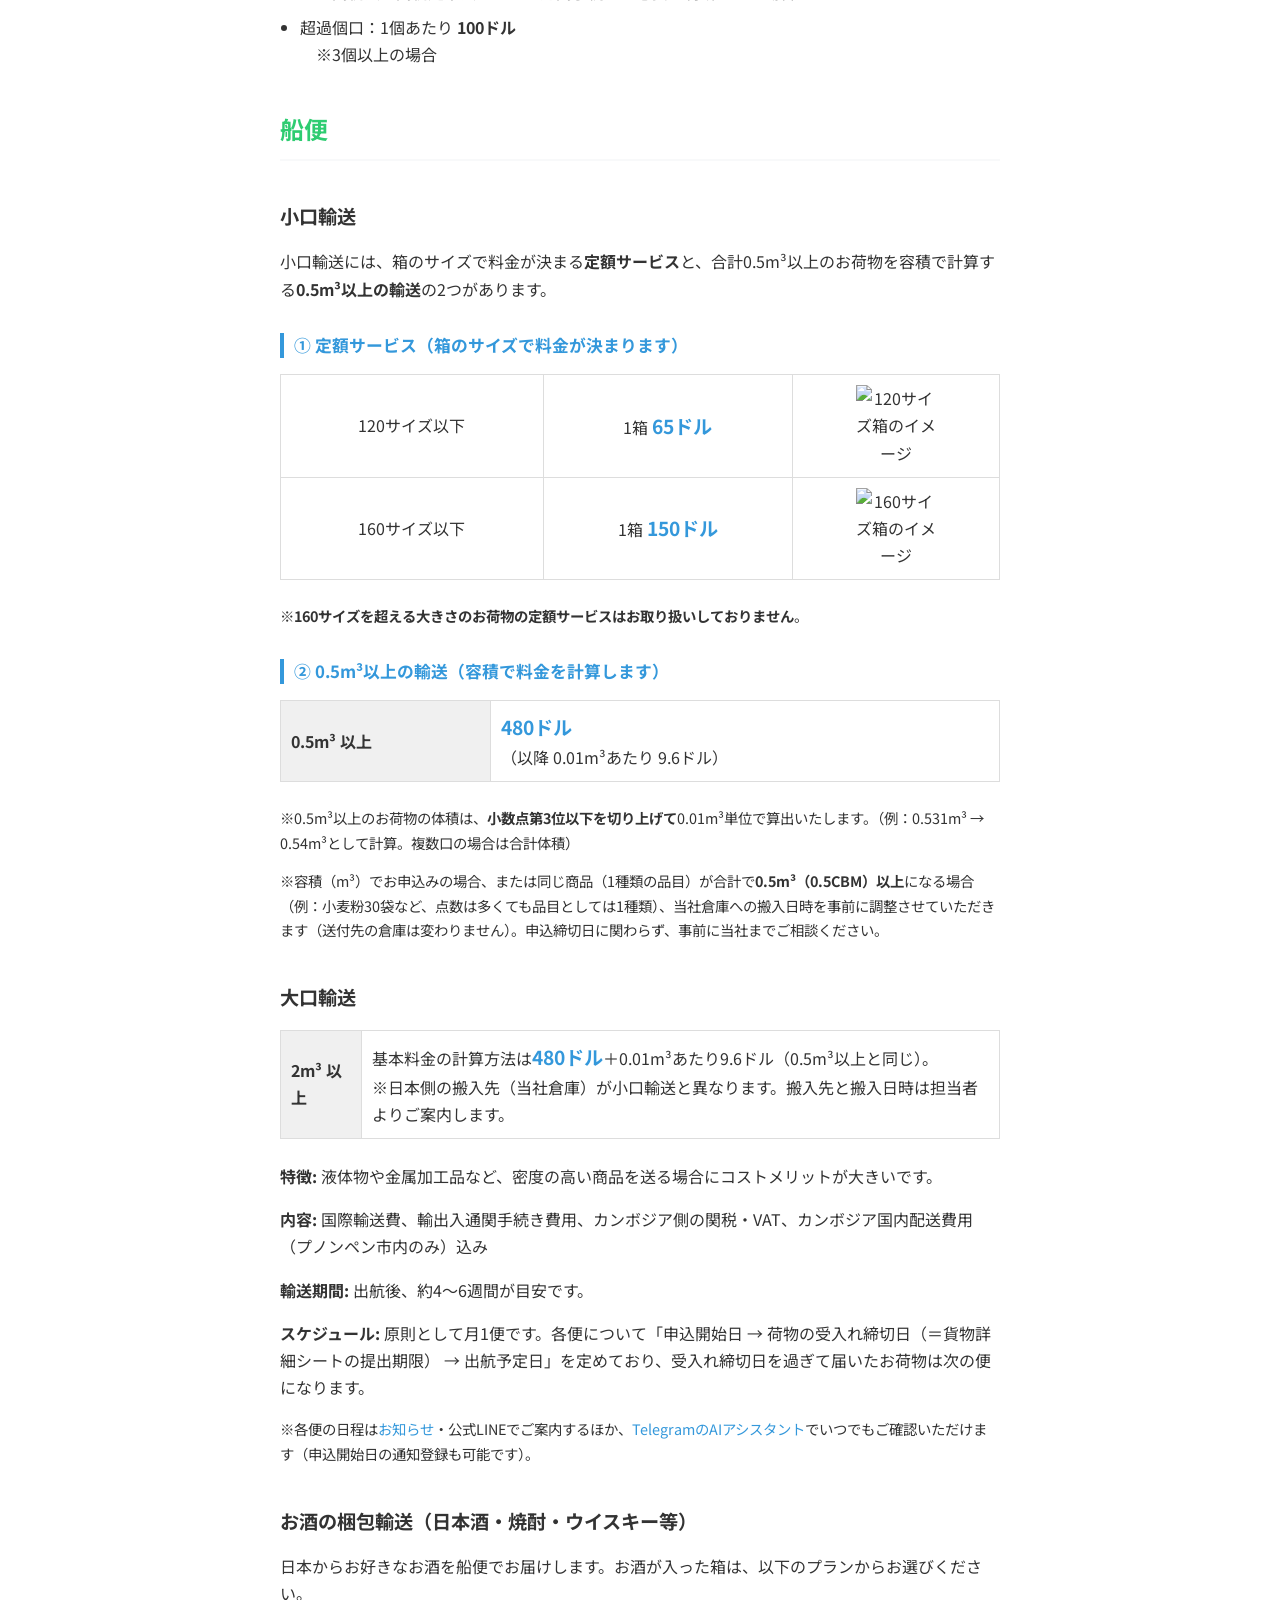
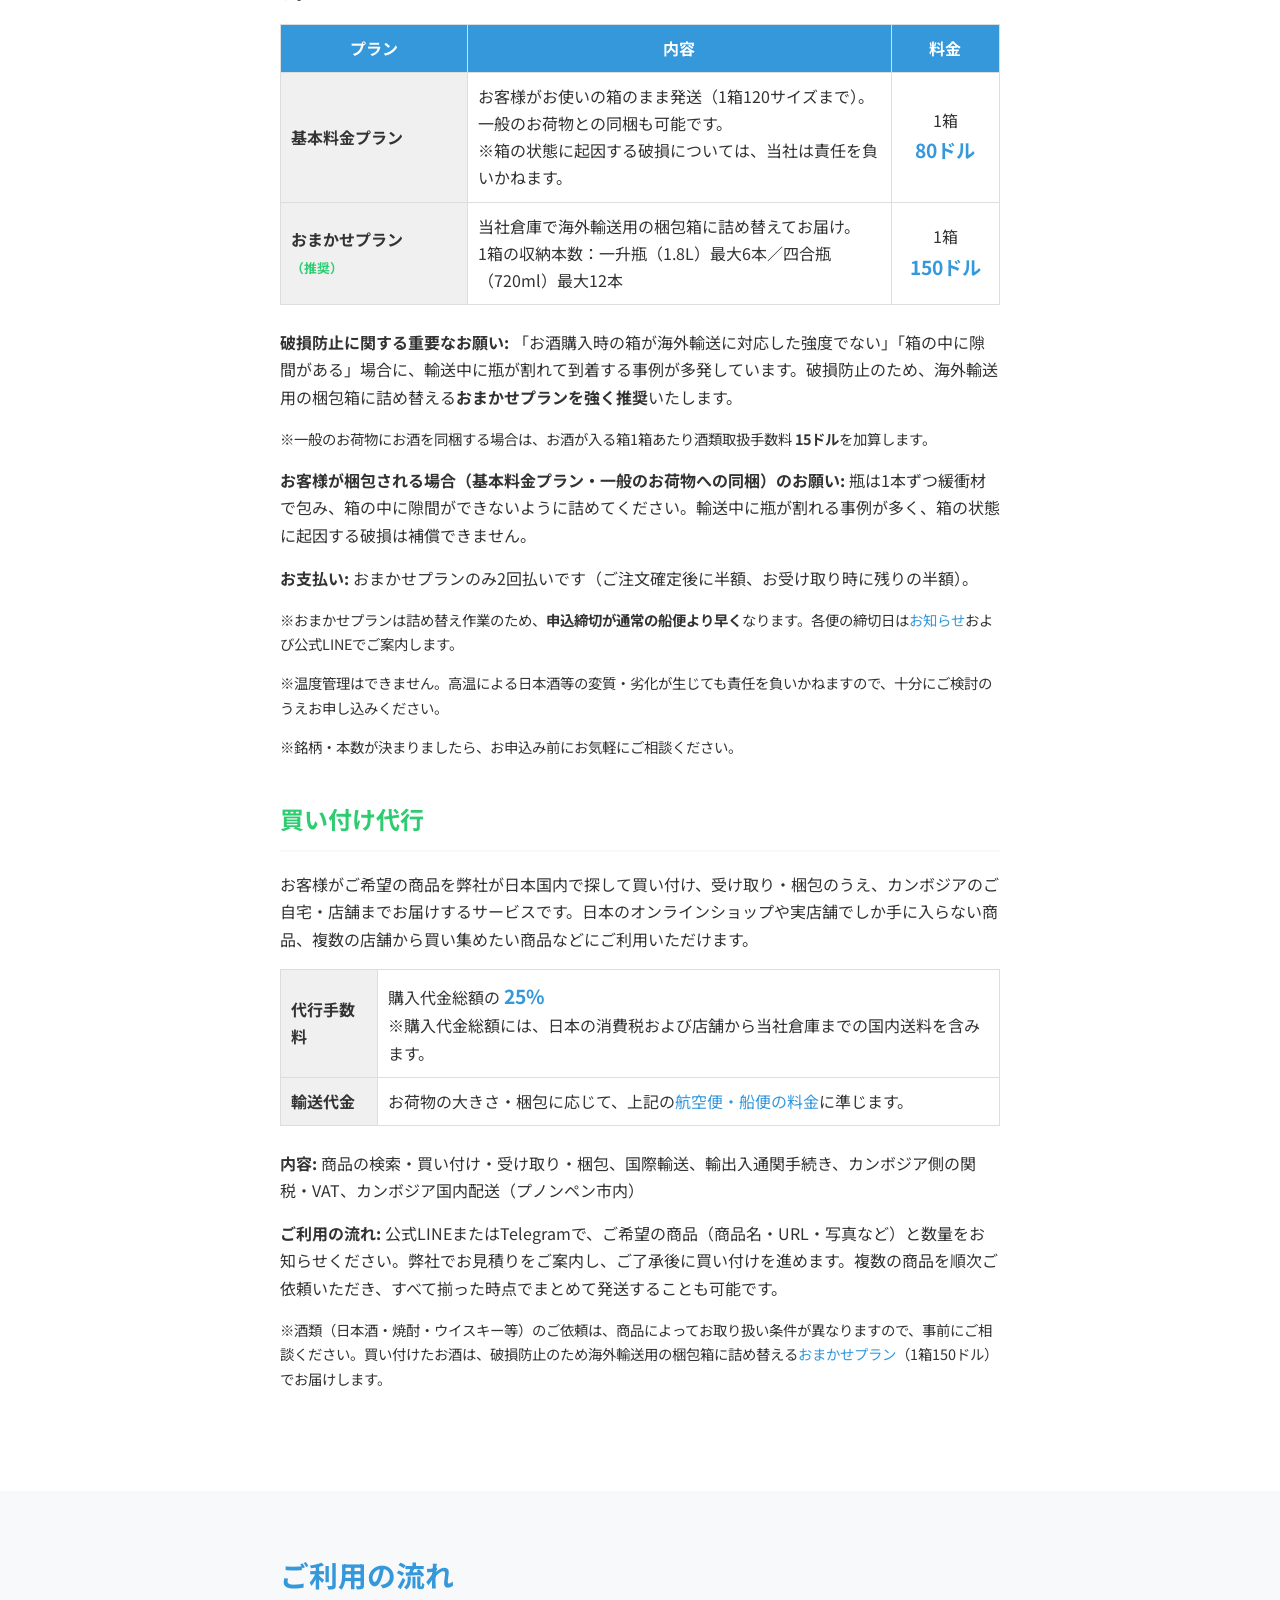
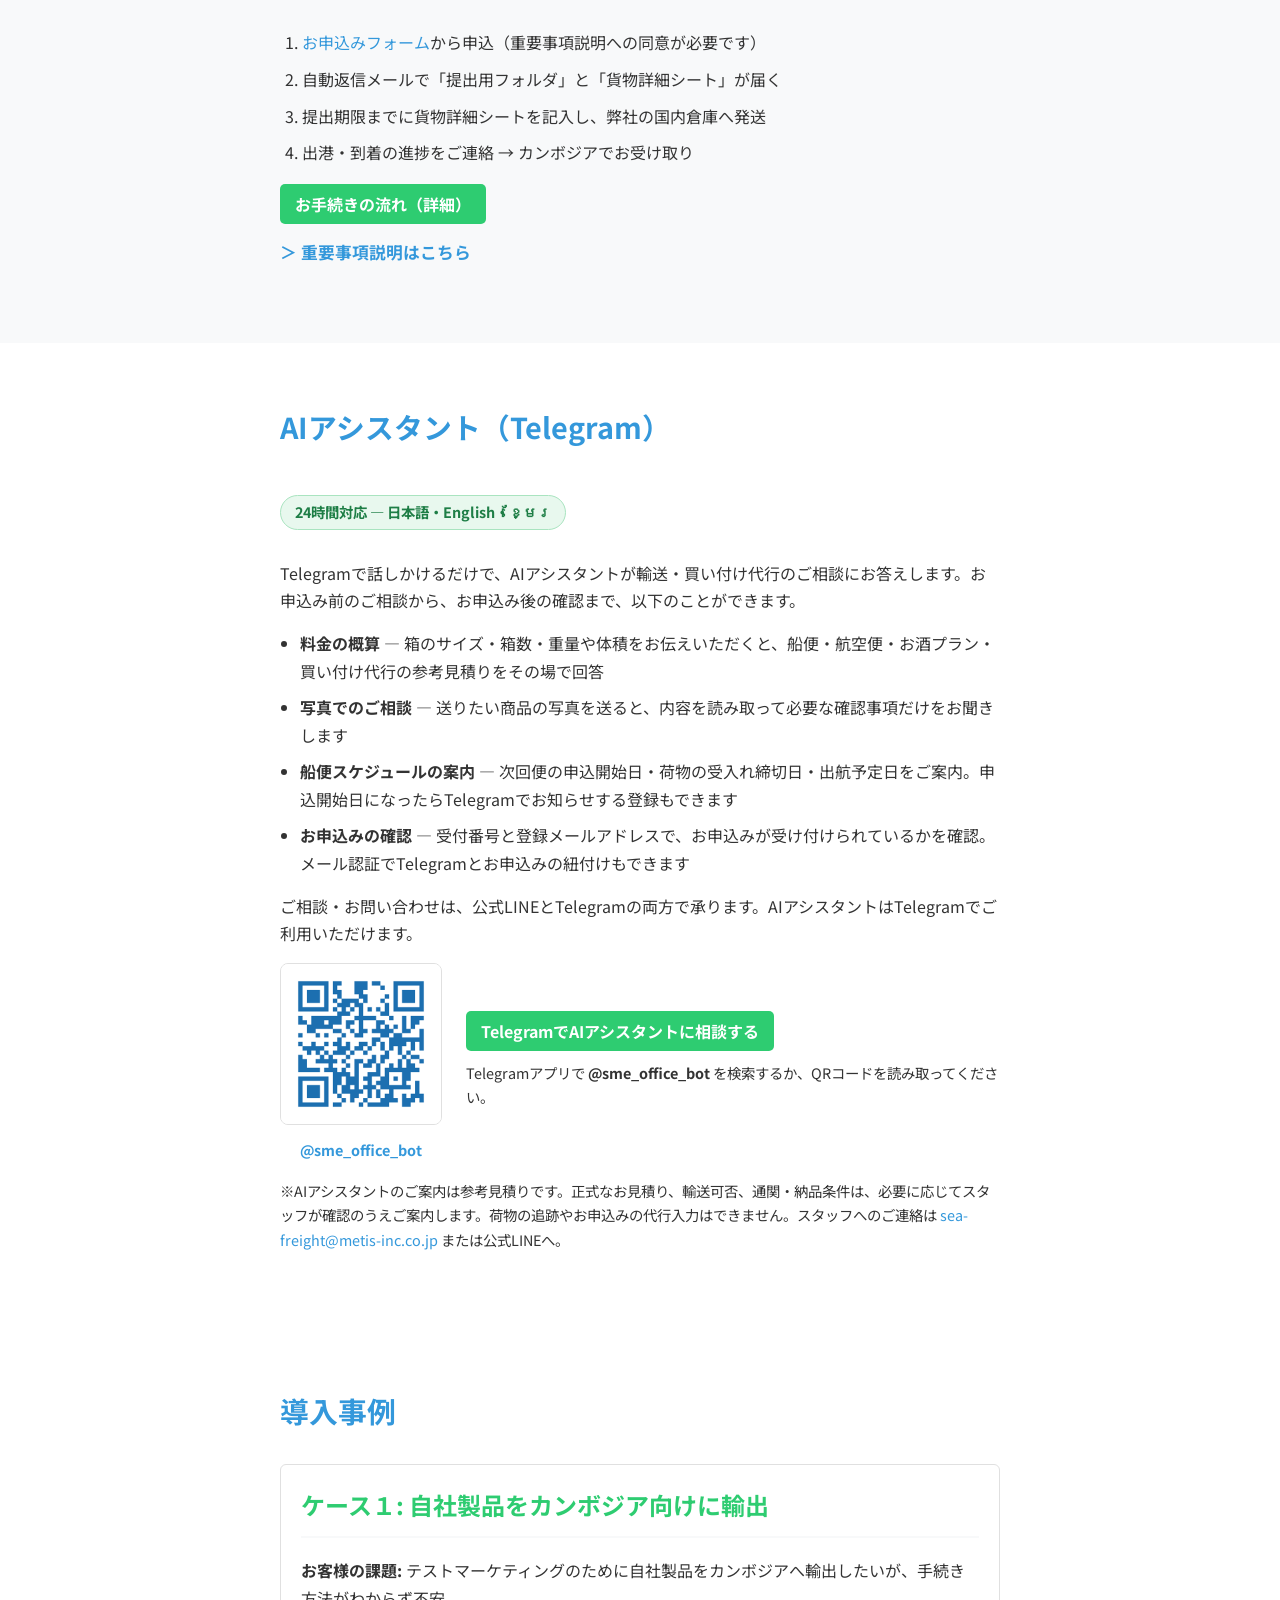
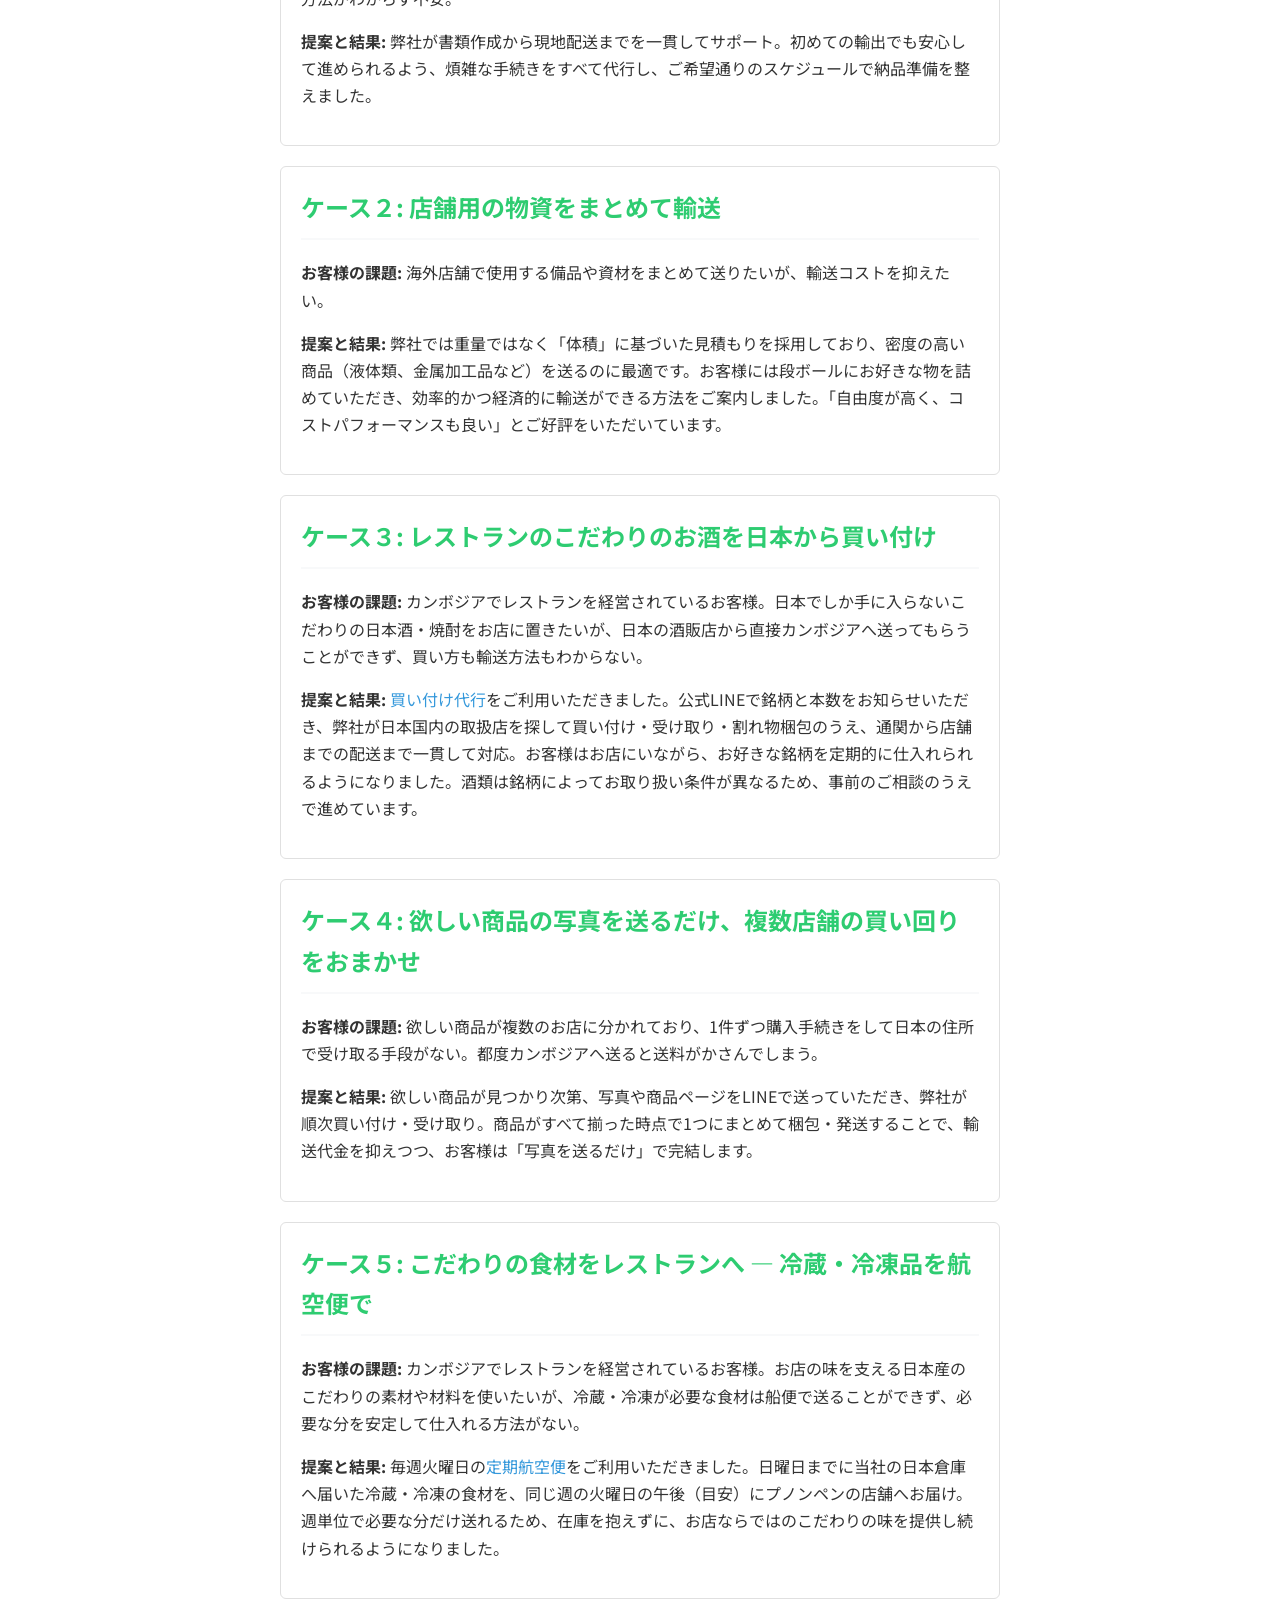
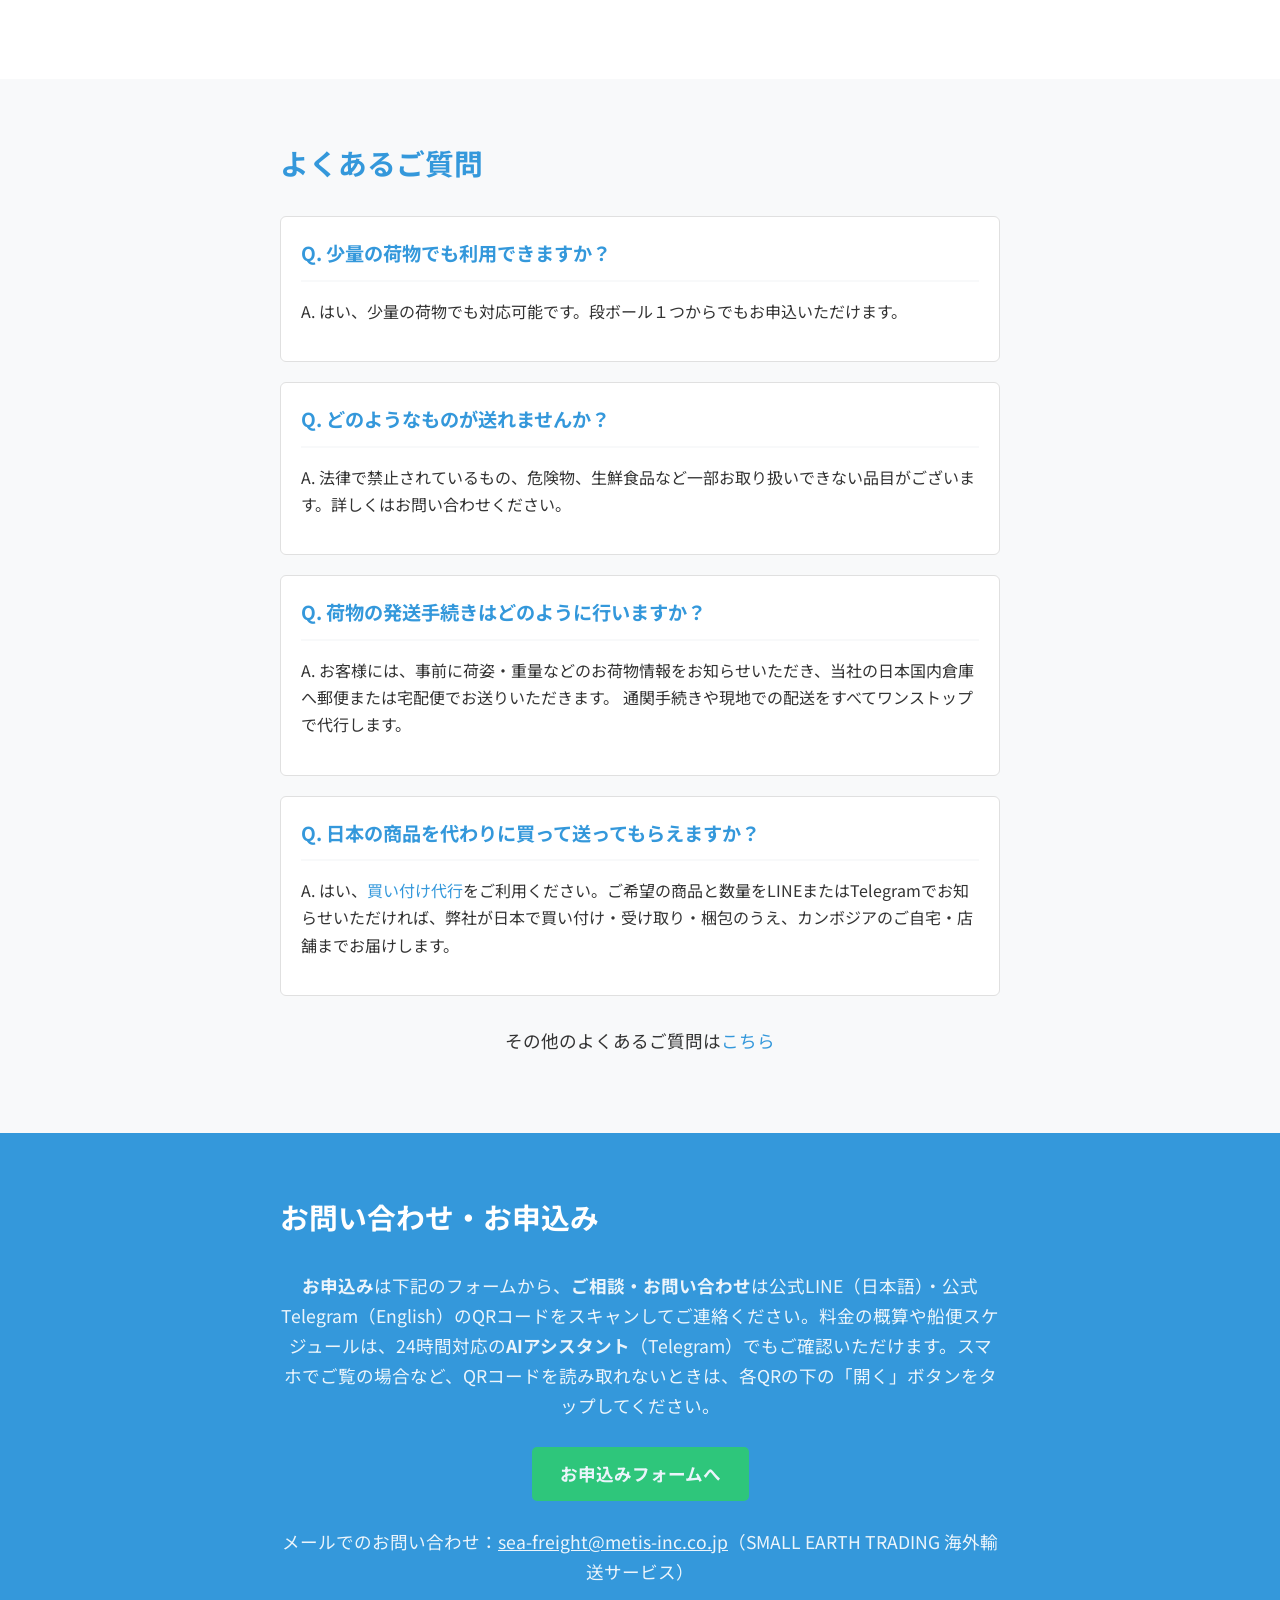
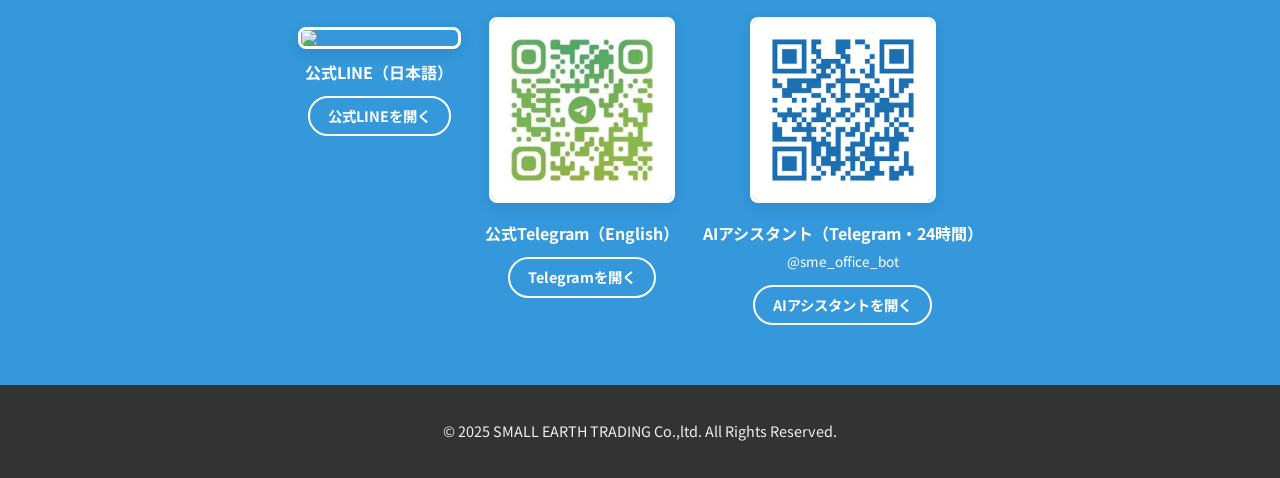
==== commit a44d2adb: "feat: QRの下に「開く」ボタンを追加（QRを読み取れない人はタップで同じリンク先へ） - 公式LINE／公式Telegram／AIアシスタントの各QRの下に、同じ href を開く `.qr-o" ====
--- a/index.html
+++ b/index.html
@@ -565,8 +565,8 @@
             <span class="lang-en">Contact & Apply</span>
         </h2>
         <p>
-            <span class="lang-ja"><strong>お申込み</strong>は下記のフォームから、<strong>ご相談・お問い合わせ</strong>は公式LINE（日本語）・公式Telegram（English）のQRコードをスキャンしてご連絡ください。料金の概算や船便スケジュールは、24時間対応の<strong>AIアシスタント</strong>（Telegram）でもご確認いただけます。</span>
-            <span class="lang-en">To <strong>apply</strong>, use the form below. For <strong>consultations and inquiries</strong>, scan the Official LINE (Japanese) or Official Telegram (English) QR code. Price estimates and sea freight schedules are also available 24/7 from our <strong>AI assistant</strong> on Telegram.</span>
+            <span class="lang-ja"><strong>お申込み</strong>は下記のフォームから、<strong>ご相談・お問い合わせ</strong>は公式LINE（日本語）・公式Telegram（English）のQRコードをスキャンしてご連絡ください。料金の概算や船便スケジュールは、24時間対応の<strong>AIアシスタント</strong>（Telegram）でもご確認いただけます。スマホでご覧の場合など、QRコードを読み取れないときは、各QRの下の「開く」ボタンをタップしてください。</span>
+            <span class="lang-en">To <strong>apply</strong>, use the form below. For <strong>consultations and inquiries</strong>, scan the Official LINE (Japanese) or Official Telegram (English) QR code. Price estimates and sea freight schedules are also available 24/7 from our <strong>AI assistant</strong> on Telegram. If you cannot scan the QR code (e.g. on a phone), tap the "Open" button under it.</span>
         </p>
         <p>
             <a href="https://forms.gle/1VbQ4Ry41PzQt4AJA" target="_blank" rel="noopener noreferrer" class="cta-button">
@@ -578,25 +578,29 @@
             <span class="lang-ja">メールでのお問い合わせ：<a href="mailto:sea-freight@metis-inc.co.jp">sea-freight@metis-inc.co.jp</a>（SMALL EARTH TRADING 海外輸送サービス）</span>
             <span class="lang-en">Email inquiries: <a href="mailto:sea-freight@metis-inc.co.jp">sea-freight@metis-inc.co.jp</a> (SMALL EARTH TRADING Overseas Shipping Service)</span>
         </p>
-        <!-- QRは3つ（公式LINE・公式Telegram・AIアシスタント）。スマホではQRを読めないので、画像をタップでも開けるようリンクで包んでいます -->
+        <!-- QRは3つ（公式LINE・公式Telegram・AIアシスタント）。QRを読めない人のために、画像のタップと「開く」ボタンの両方で同じリンク先を開けるようにしています。
+             差し替えるときは、画像ファイル（assets/img/）と、<a> 2か所の href（画像を包むものと「開く」ボタン）を同時に変えてください（README「QR の差し替え」参照）。 -->
         <div class="contact-qr-container">
             <figure class="contact-qr">
-                <a href="https://line.me/R/ti/p/@314vujlc" target="_blank" rel="noopener noreferrer">
+                <a href="https://line.me/R/ti/p/@314vujlc" target="_blank" rel="noopener noreferrer" class="qr-image-link">
                     <img src="assets/img/lineofficial-set.jpg" alt="公式LINE QRコード" class="qr-code-large" width="480" height="480" loading="lazy" decoding="async">
                 </a>
                 <figcaption><span class="lang-ja">公式LINE（日本語）</span><span class="lang-en">Official LINE (Japanese)</span></figcaption>
+                <a href="https://line.me/R/ti/p/@314vujlc" target="_blank" rel="noopener noreferrer" class="qr-open-button"><span class="lang-ja">公式LINEを開く</span><span class="lang-en">Open LINE</span></a>
             </figure>
             <figure class="contact-qr">
-                <a href="https://t.me/+855967881509" target="_blank" rel="noopener noreferrer">
+                <a href="https://t.me/+855967881509" target="_blank" rel="noopener noreferrer" class="qr-image-link">
                     <img src="assets/img/telegram-official-qr.jpg" alt="公式Telegram QRコード" class="qr-code-large" width="480" height="480" loading="lazy" decoding="async">
                 </a>
                 <figcaption><span class="lang-ja">公式Telegram（English）</span><span class="lang-en">Official Telegram (English)</span></figcaption>
+                <a href="https://t.me/+855967881509" target="_blank" rel="noopener noreferrer" class="qr-open-button"><span class="lang-ja">Telegramを開く</span><span class="lang-en">Open Telegram</span></a>
             </figure>
             <figure class="contact-qr">
-                <a href="https://t.me/sme_office_bot" target="_blank" rel="noopener noreferrer">
+                <a href="https://t.me/sme_office_bot" target="_blank" rel="noopener noreferrer" class="qr-image-link">
                     <img src="assets/img/telegram-bot-qr.png" alt="AIアシスタント（Telegram @sme_office_bot）QRコード" class="qr-code-large" width="480" height="480" loading="lazy" decoding="async">
                 </a>
                 <figcaption><span class="lang-ja">AIアシスタント（Telegram・24時間）<br><small>@sme_office_bot</small></span><span class="lang-en">AI Assistant (Telegram, 24/7)<br><small>@sme_office_bot</small></span></figcaption>
+                <a href="https://t.me/sme_office_bot" target="_blank" rel="noopener noreferrer" class="qr-open-button"><span class="lang-ja">AIアシスタントを開く</span><span class="lang-en">Open AI Assistant</span></a>
             </figure>
         </div>
     </div>
--- a/assets/css/style.css
+++ b/assets/css/style.css
@@ -162,8 +162,11 @@
 /* QRは3つ（公式LINE・公式Telegram・AIアシスタント）。PCでは3つ横並び、スマホでは縦に並ぶ */
 .contact-qr-container { display: flex; flex-wrap: wrap; justify-content: center; gap: 24px; text-align: center; margin-top: 30px; }
 .contact-qr { margin: 0; flex: 0 0 auto; }
-.contact-qr a { display: inline-block; line-height: 0; }
+.contact-qr .qr-image-link { display: inline-block; line-height: 0; }
 .contact-qr figcaption small { font-weight: 400; font-size: 0.85em; }
+/* QRを読めない人向けの「開く」ボタン（青背景の上なので白い枠線のボタンにする） */
+.contact-qr .qr-open-button { display: inline-block; margin-top: 10px; padding: 8px 18px; border: 2px solid #fff; border-radius: 999px; color: #fff; font-weight: 700; font-size: 0.9em; line-height: 1.4; text-decoration: none; transition: background-color 0.2s, color 0.2s; }
+.contact-qr .qr-open-button:hover, .contact-qr .qr-open-button:focus { background-color: #fff; color: var(--primary-color); text-decoration: none; }
 /* 青背景の上では青いリンクが見えないため、お問い合わせ内の文中リンク（メールなど）は白にする */
 #contact p a:not(.cta-button):not(.cta-button-secondary) { color: #fff; text-decoration: underline; }
 .contact-qr figcaption { margin-top: 10px; font-weight: 700; color: white; }
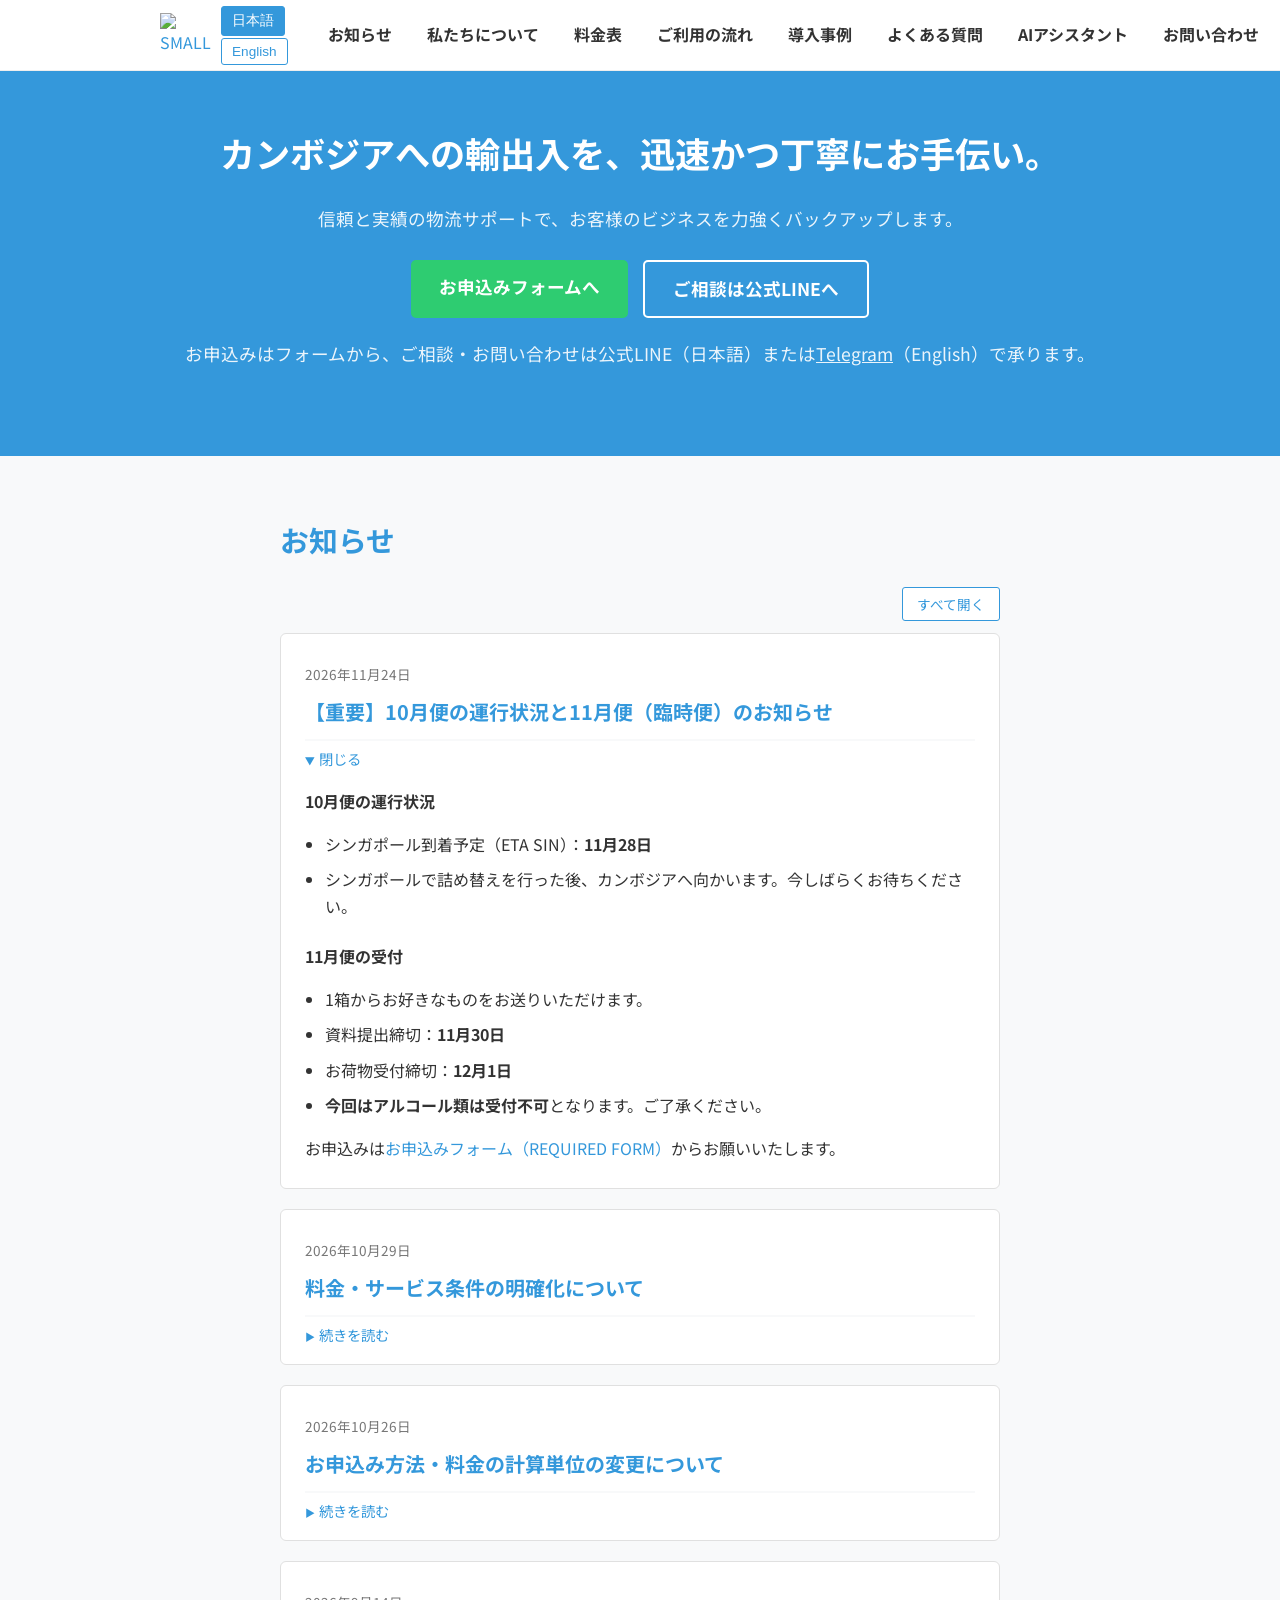
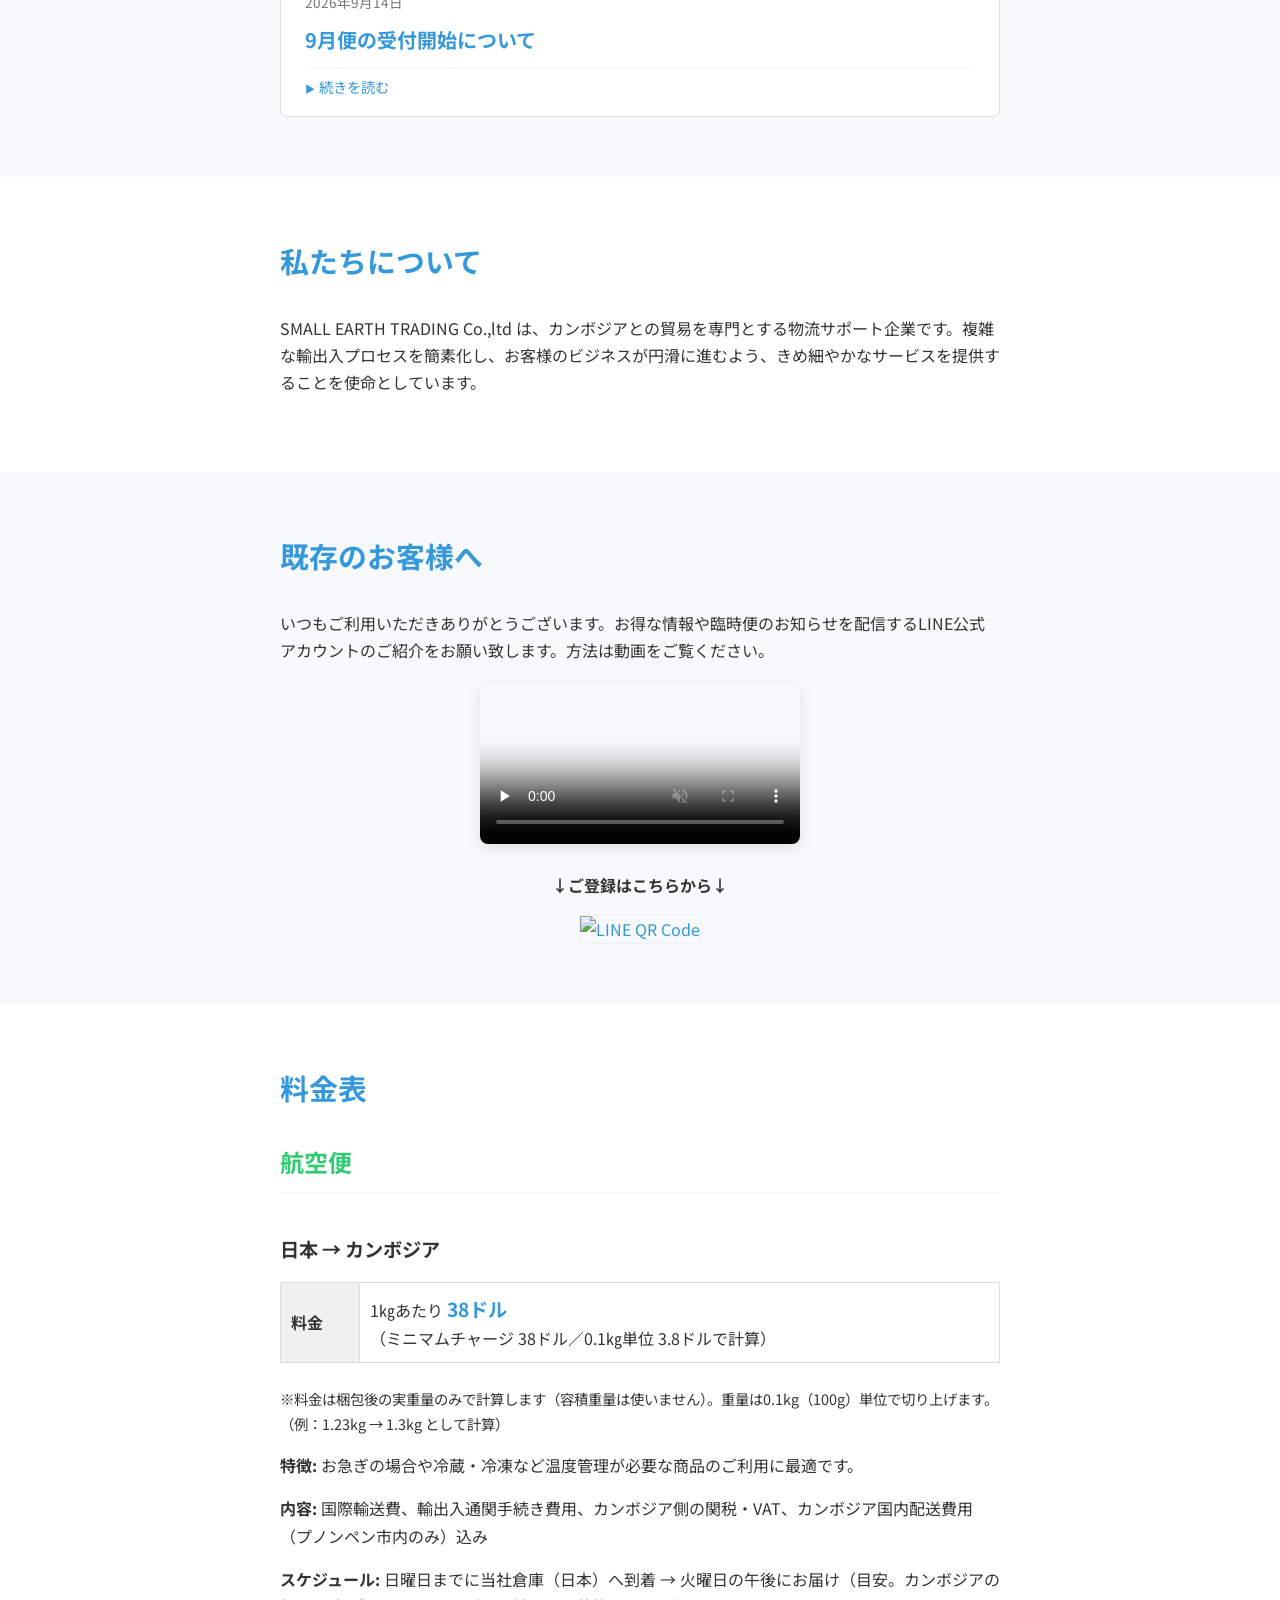
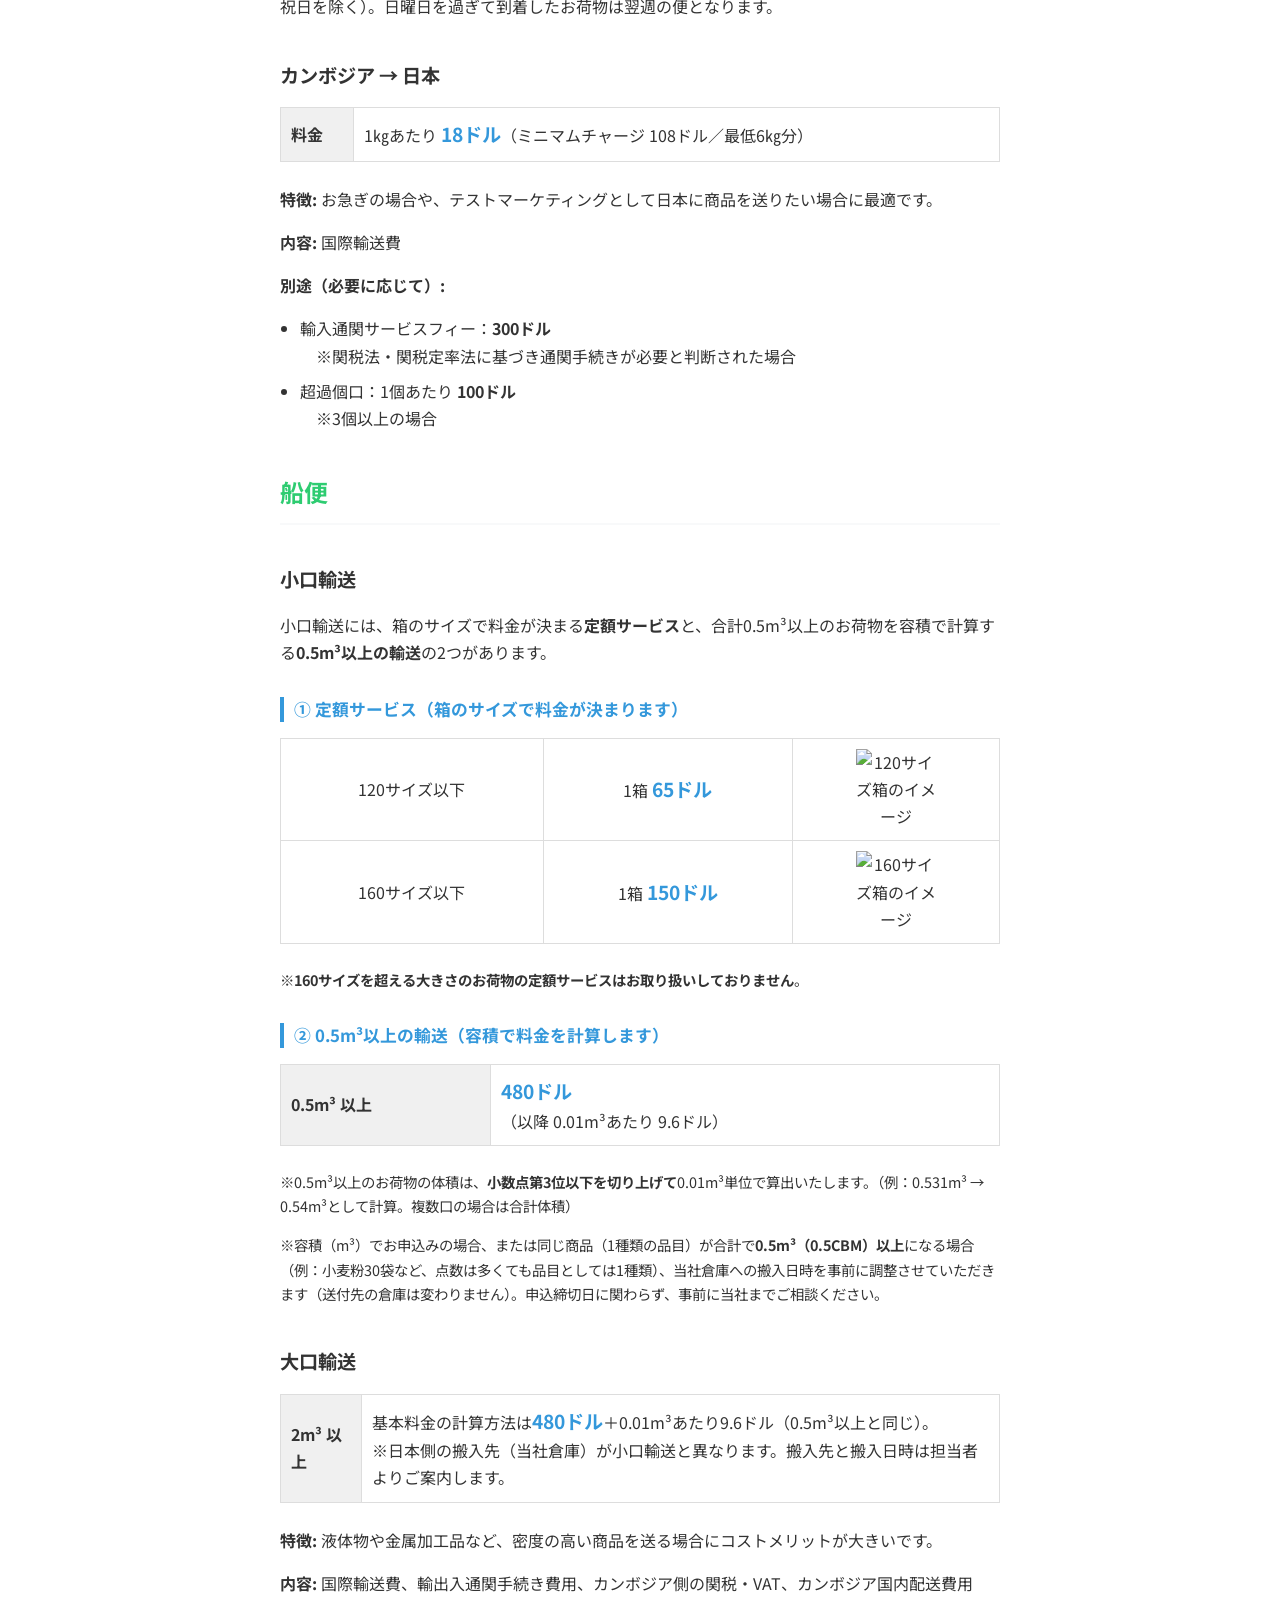
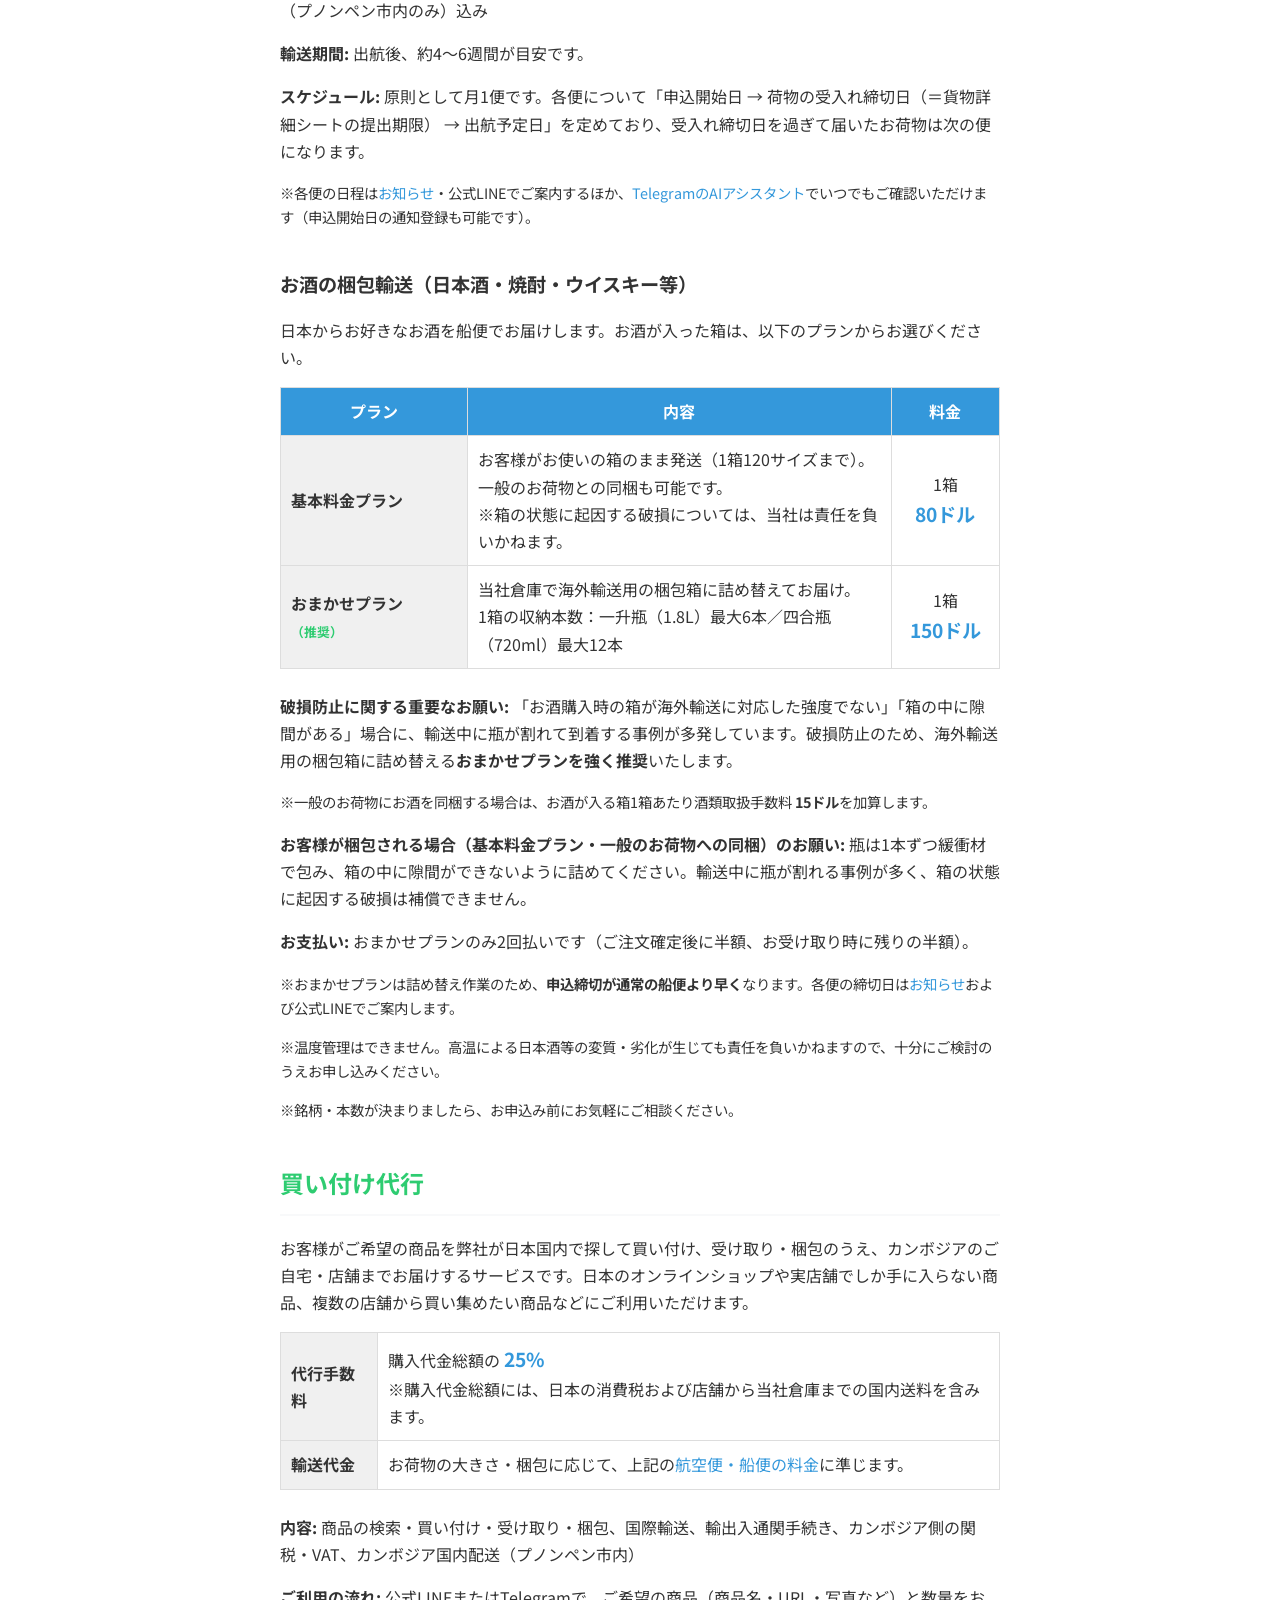
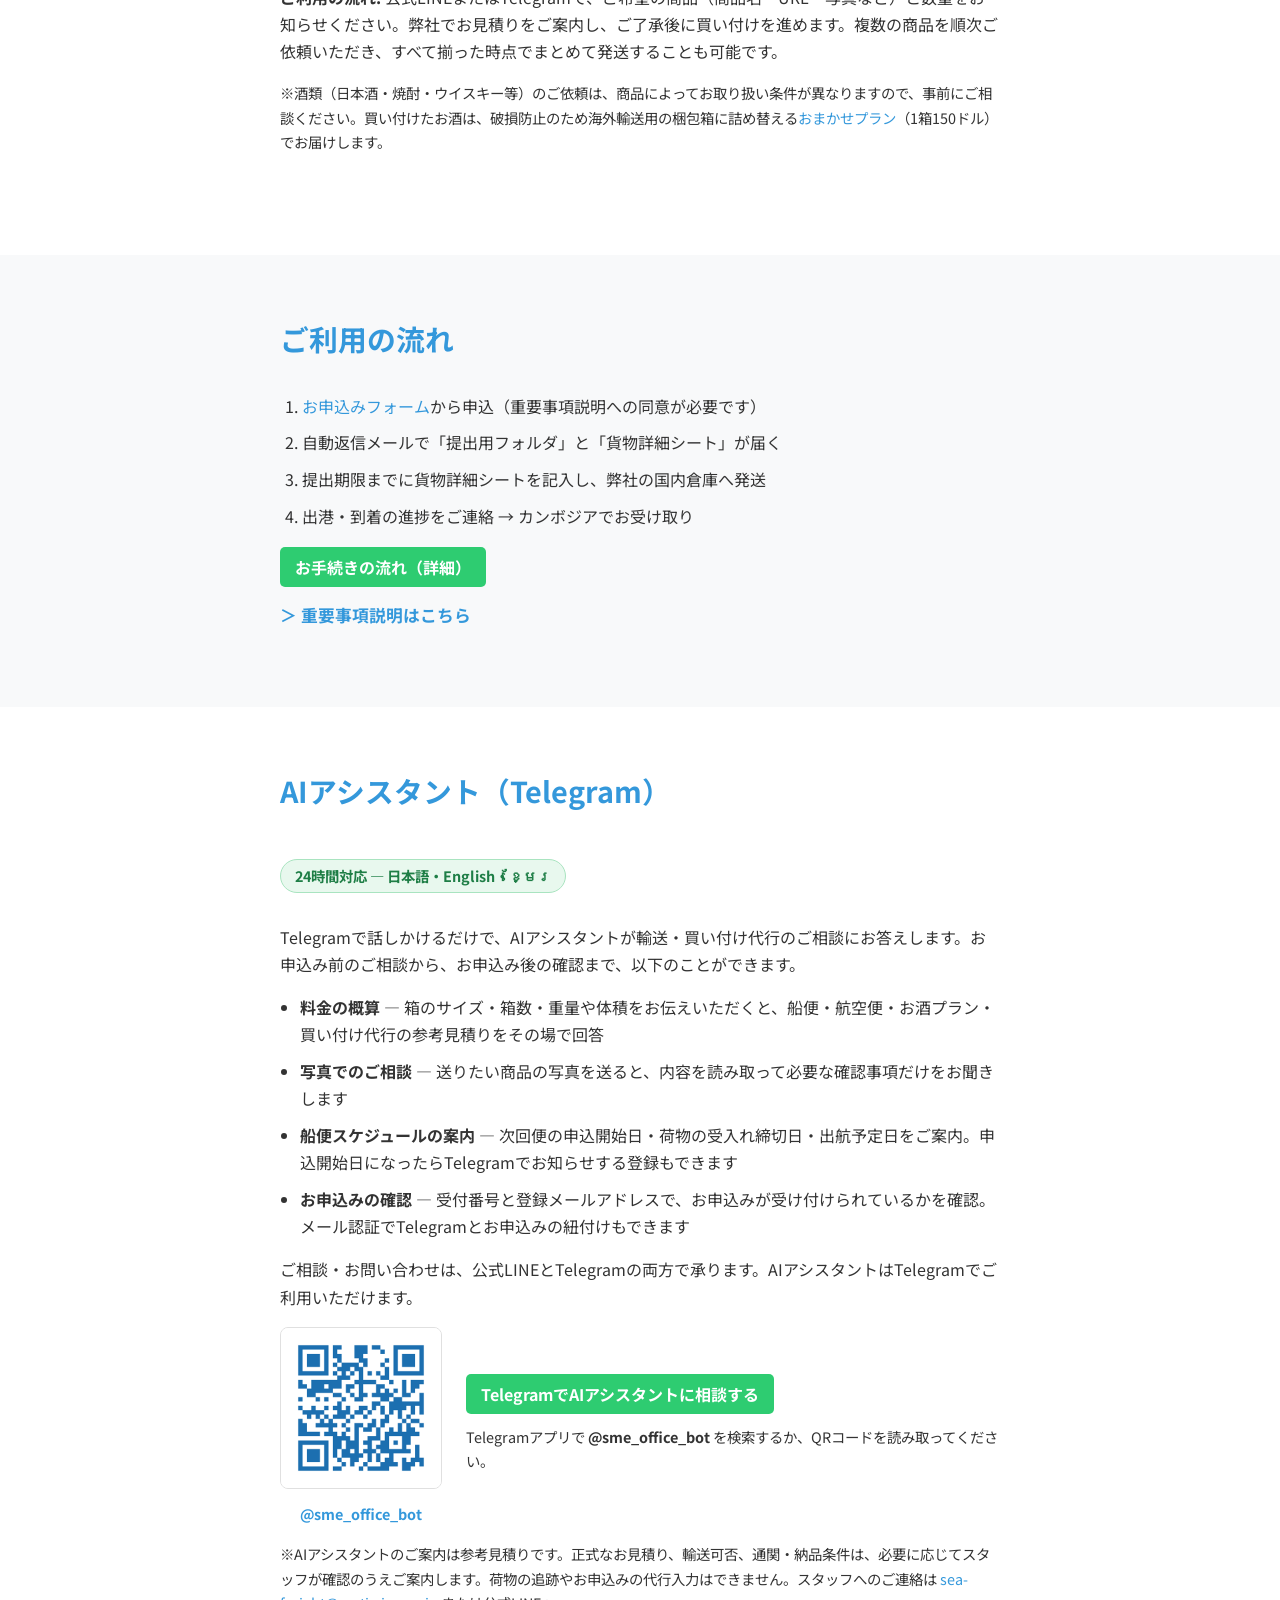
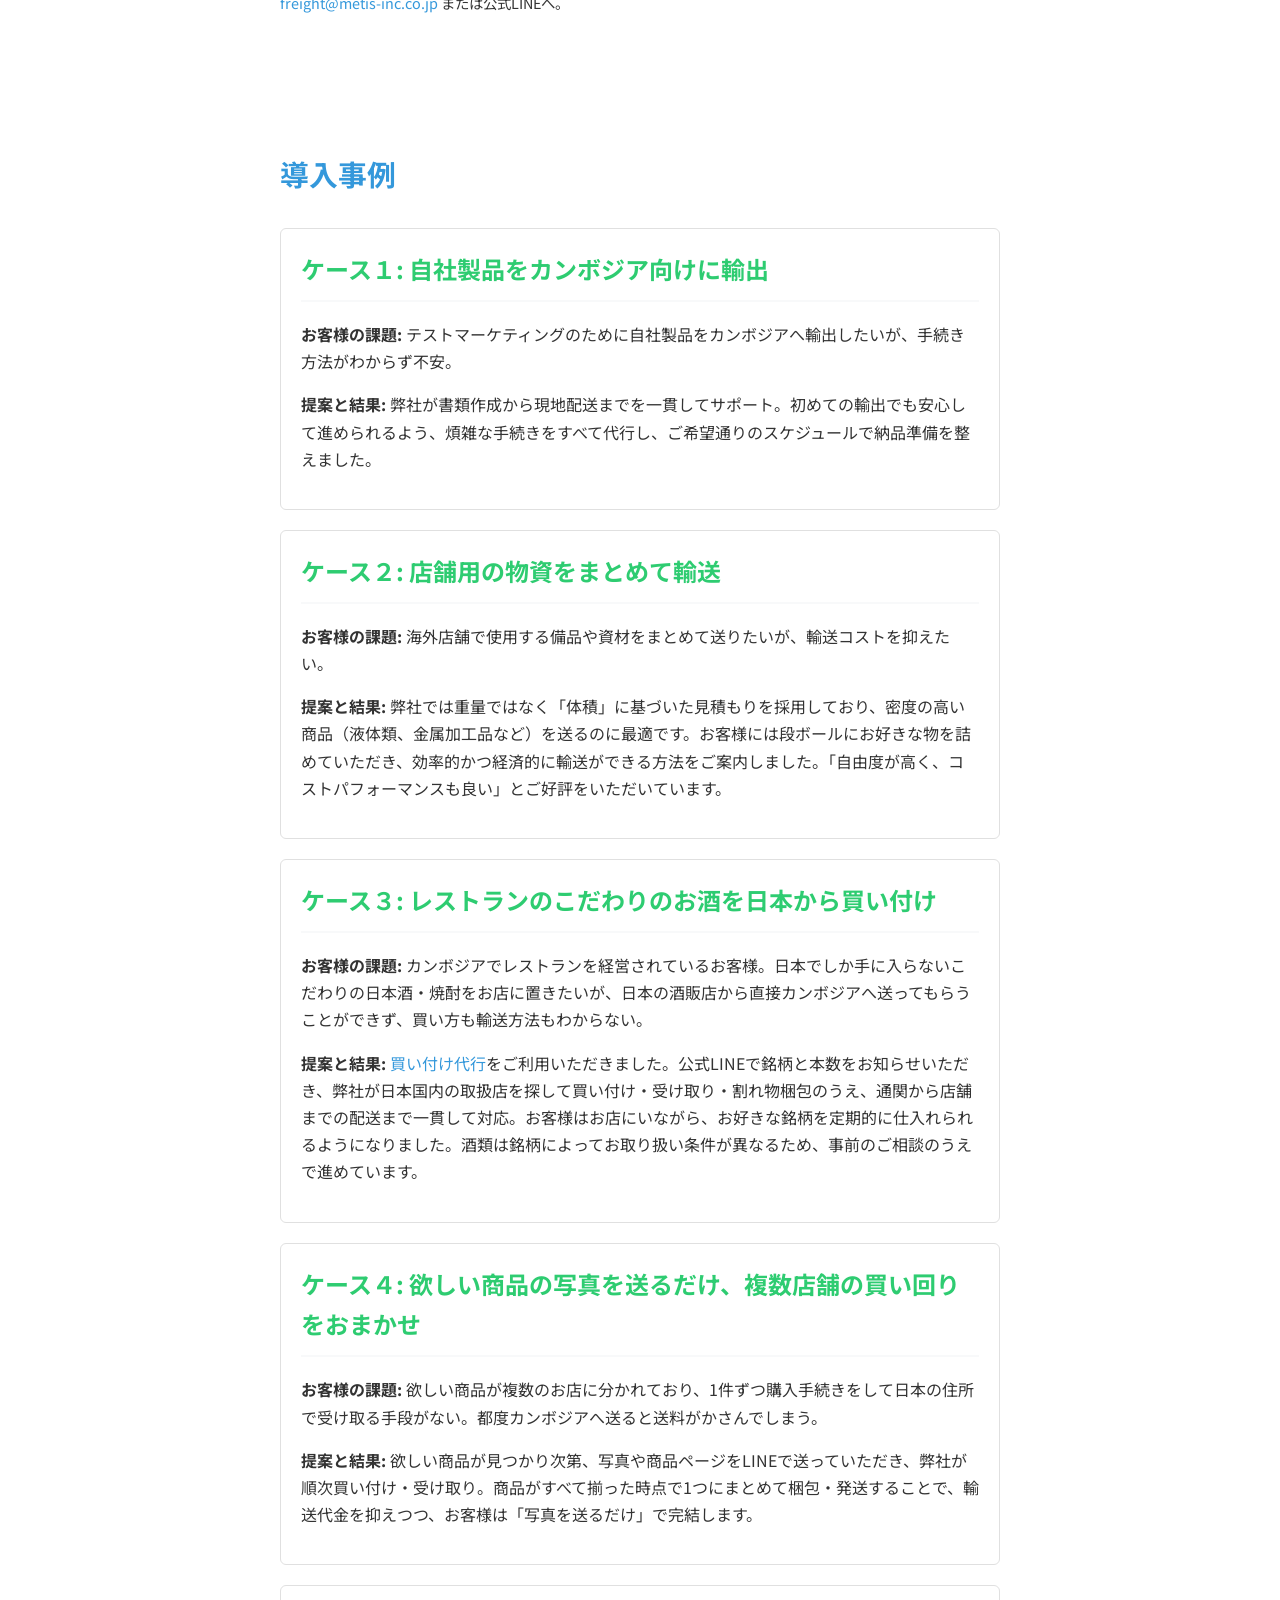
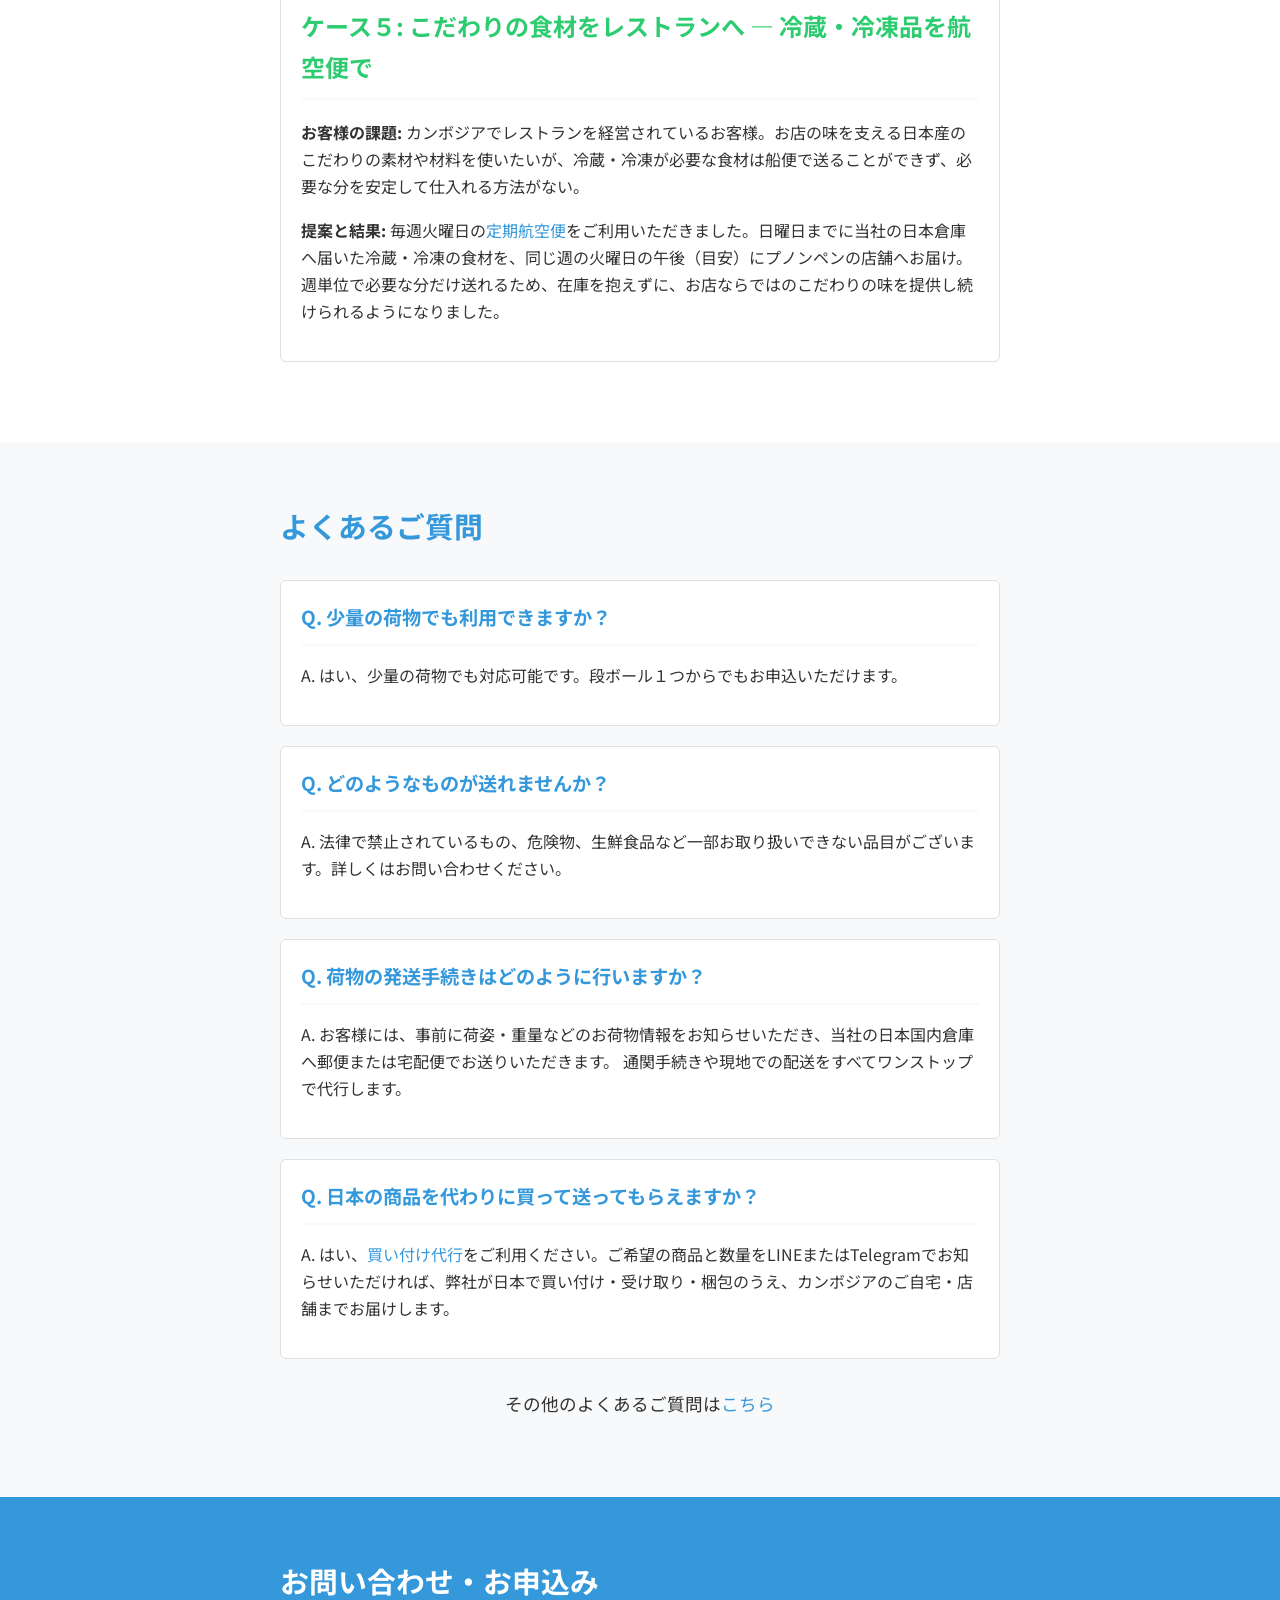
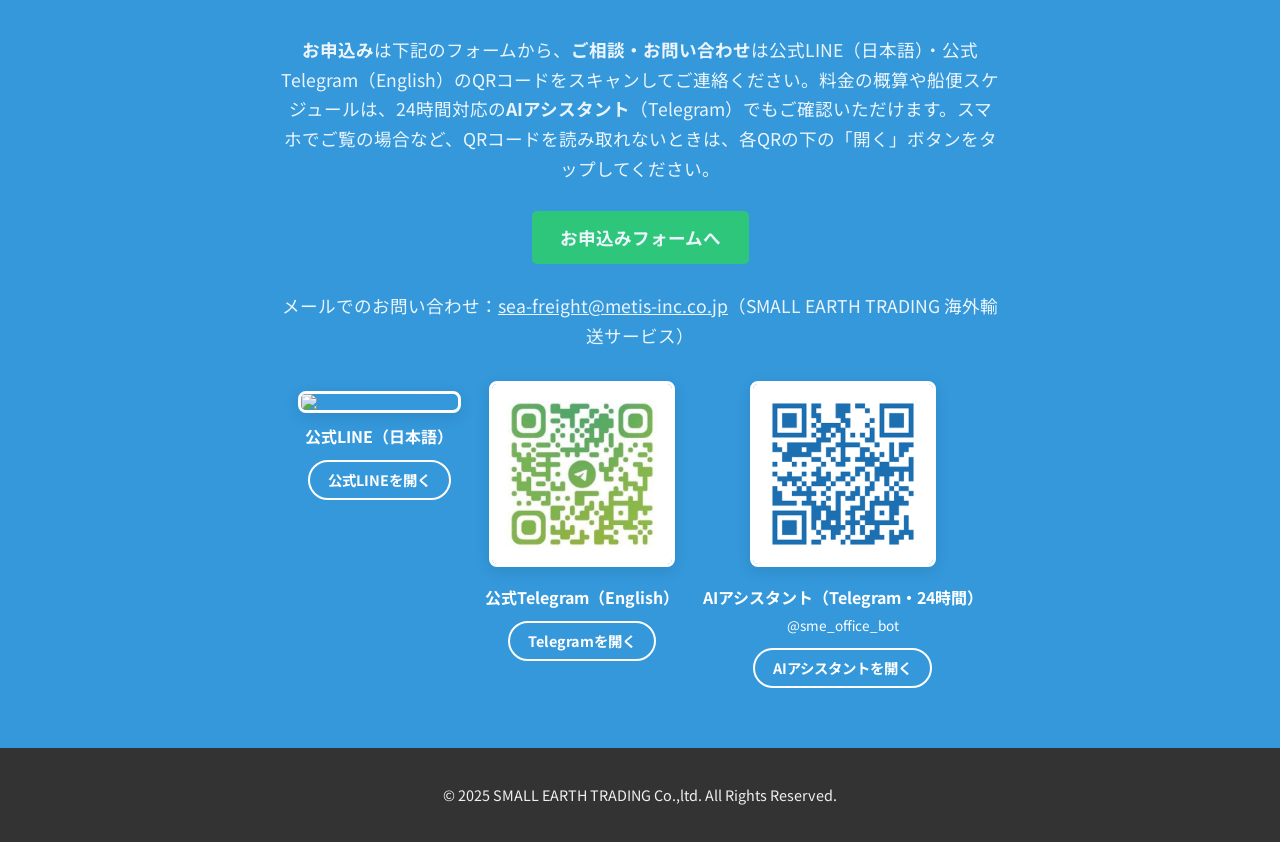
==== commit 7bd2f374: "お知らせ: 10月便の運行状況・11月便（臨時便）を追加し、開閉機能を拡張 - index.html: 2026-11-24 のお知らせを追加（10月便 ETA SIN 11/28、11月便の締切、ア" ====
--- a/index.html
+++ b/index.html
@@ -99,7 +99,31 @@
                 <h2><span class="lang-ja">お知らせ</span><span class="lang-en">News</span></h2>
 
                 <!-- ▼ 新しいお知らせは、この直下にこの article ブロックを丸ごとコピーして追加してください ▼
-                     一番上の1件だけが全文表示され、2件目以降は script.js が「日付＋タイトル」に折り畳みます（クリックで展開）。 -->
+                     初期表示は一番上の1件だけ全文、2件目以降は script.js が「日付＋タイトル」に折り畳みます。
+                     どのお知らせもタイトルのクリックで開閉でき、「すべて開く／すべて閉じる」ボタンも自動で付きます。 -->
+                <article class="news-item">
+                    <p class="news-date"><time datetime="2026-11-24">2026年11月24日</time></p>
+                    <h3><span class="lang-ja">【重要】10月便の運行状況と11月便（臨時便）のお知らせ</span><span class="lang-en">[Important] October Shipment Status &amp; November (Extra) Shipment</span></h3>
+
+                    <h4><span class="lang-ja">10月便の運行状況</span><span class="lang-en">October Shipment Status</span></h4>
+                    <ul>
+                        <li><span class="lang-ja">シンガポール到着予定（ETA SIN）：<strong>11月28日</strong></span><span class="lang-en">Estimated arrival in Singapore (ETA SIN): <strong>November 28</strong></span></li>
+                        <li><span class="lang-ja">シンガポールで詰め替えを行った後、カンボジアへ向かいます。今しばらくお待ちください。</span><span class="lang-en">After reloading in Singapore, the cargo will continue on to Cambodia. Thank you for your patience.</span></li>
+                    </ul>
+
+                    <h4><span class="lang-ja">11月便の受付</span><span class="lang-en">November Shipment: Applications Open</span></h4>
+                    <ul>
+                        <li><span class="lang-ja">1箱からお好きなものをお送りいただけます。</span><span class="lang-en">You can send the items of your choice, from just one box.</span></li>
+                        <li><span class="lang-ja">資料提出締切：<strong>11月30日</strong></span><span class="lang-en">Document submission deadline: <strong>November 30</strong></span></li>
+                        <li><span class="lang-ja">お荷物受付締切：<strong>12月1日</strong></span><span class="lang-en">Package drop-off deadline: <strong>December 1</strong></span></li>
+                        <li><span class="lang-ja"><strong>今回はアルコール類は受付不可</strong>となります。ご了承ください。</span><span class="lang-en"><strong>Alcohol cannot be accepted for this shipment.</strong> Thank you for your understanding.</span></li>
+                    </ul>
+                    <p>
+                        <span class="lang-ja">お申込みは<a href="https://forms.gle/8ENSiR24pRKVYYDa9" target="_blank" rel="noopener noreferrer">お申込みフォーム（REQUIRED FORM）</a>からお願いいたします。</span>
+                        <span class="lang-en">Please apply via the <a href="https://forms.gle/8ENSiR24pRKVYYDa9" target="_blank" rel="noopener noreferrer">application form (REQUIRED FORM)</a>.</span>
+                    </p>
+                </article>
+
                 <article class="news-item">
                     <p class="news-date"><time datetime="2026-10-29">2026年10月29日</time></p>
                     <h3><span class="lang-ja">料金・サービス条件の明確化について</span><span class="lang-en">Clarification of Fees and Service Terms</span></h3>
--- a/assets/css/style.css
+++ b/assets/css/style.css
@@ -124,7 +124,7 @@
 .news-item p { margin-bottom: 0.6em; }
 .news-item ul { margin-bottom: 0.6em; }
 
-/* 2件目以降の折り畳み（script.js が .news-item-collapsed と .news-body を付与） */
+/* お知らせの開閉（script.js が .news-item-collapsed と .news-body を付与。開いている間は .news-item-open が付く） */
 .news-item-collapsed { padding: 16px 24px; }
 .news-item-collapsed h3 { margin-bottom: 0.2em; }
 .news-title-clickable { cursor: pointer; }
@@ -134,6 +134,12 @@
 .news-toggle-close, .news-item-open .news-toggle-open { display: none; }
 .news-item-open .news-toggle-close { display: inline; }
 .news-body { margin-top: 0.8em; }
+/* 「すべて開く／すべて閉じる」ボタン（script.js が見出しの直後に挿入） */
+.news-controls { display: flex; justify-content: flex-end; margin: -0.4em 0 12px; }
+.news-toggle-all { background-color: #fff; border: 1px solid var(--primary-color); color: var(--primary-color); padding: 6px 14px; font-size: 0.85rem; border-radius: 3px; cursor: pointer; font-family: inherit; transition: background-color 0.3s, color 0.3s; }
+.news-toggle-all:hover, .news-toggle-all:focus-visible { background-color: var(--primary-color); color: #fff; }
+.news-toggle-all-close, .news-toggle-all-opened .news-toggle-all-open { display: none; }
+.news-toggle-all-opened .news-toggle-all-close { display: inline; }
 
 /* 料金表セクション */
 .price-category { margin-bottom: 40px; }
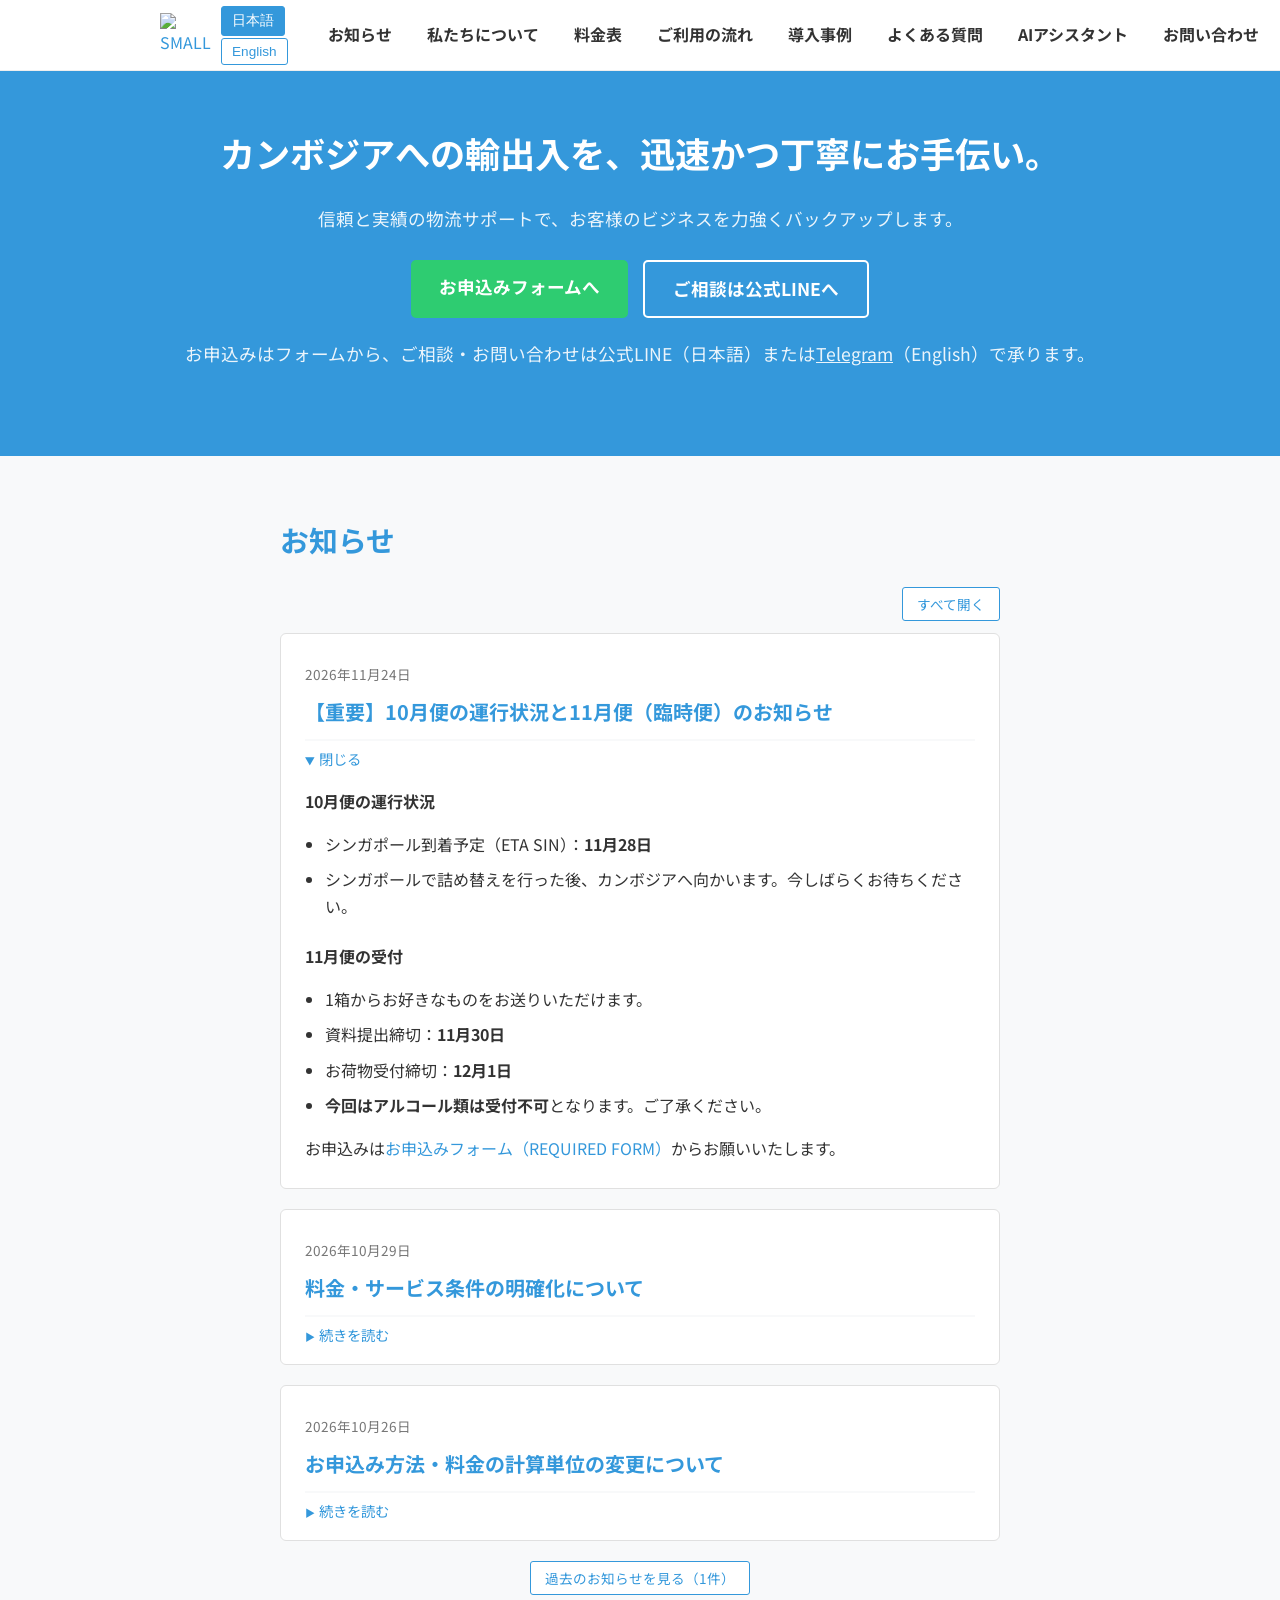
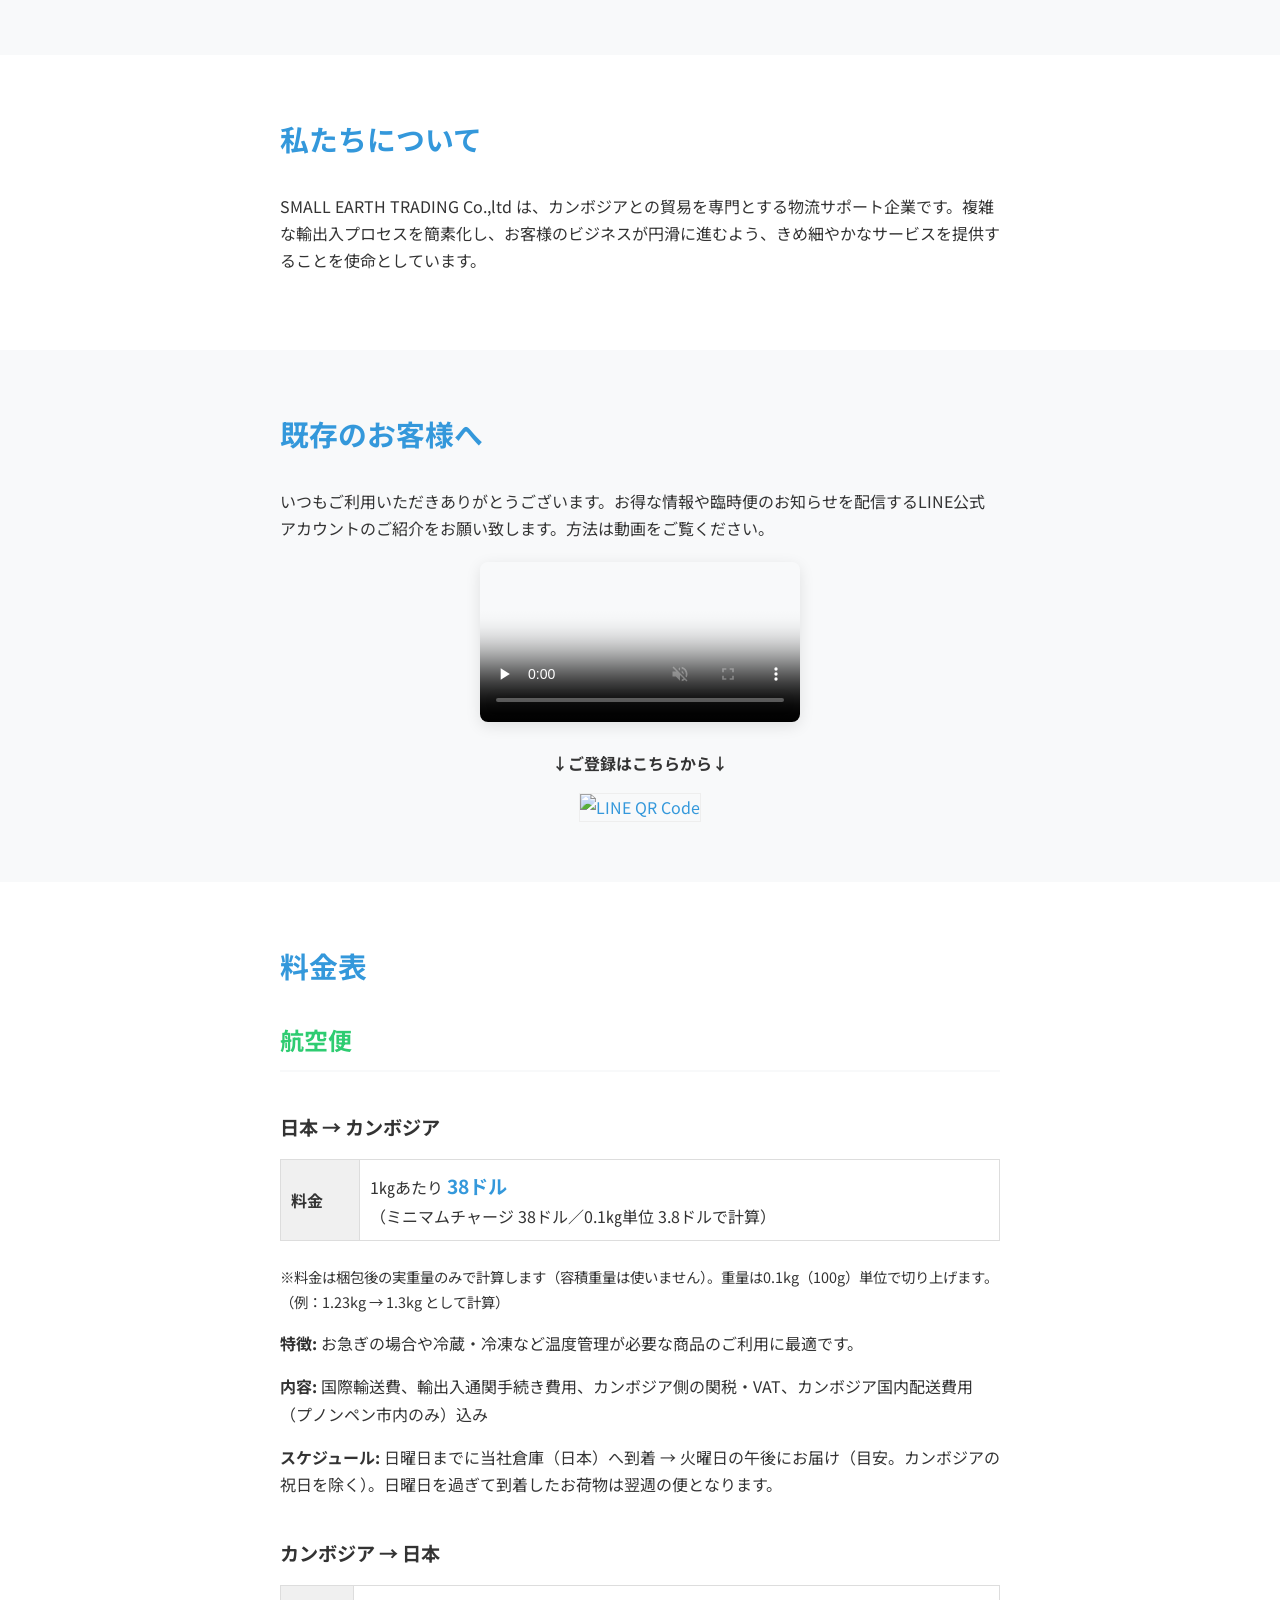
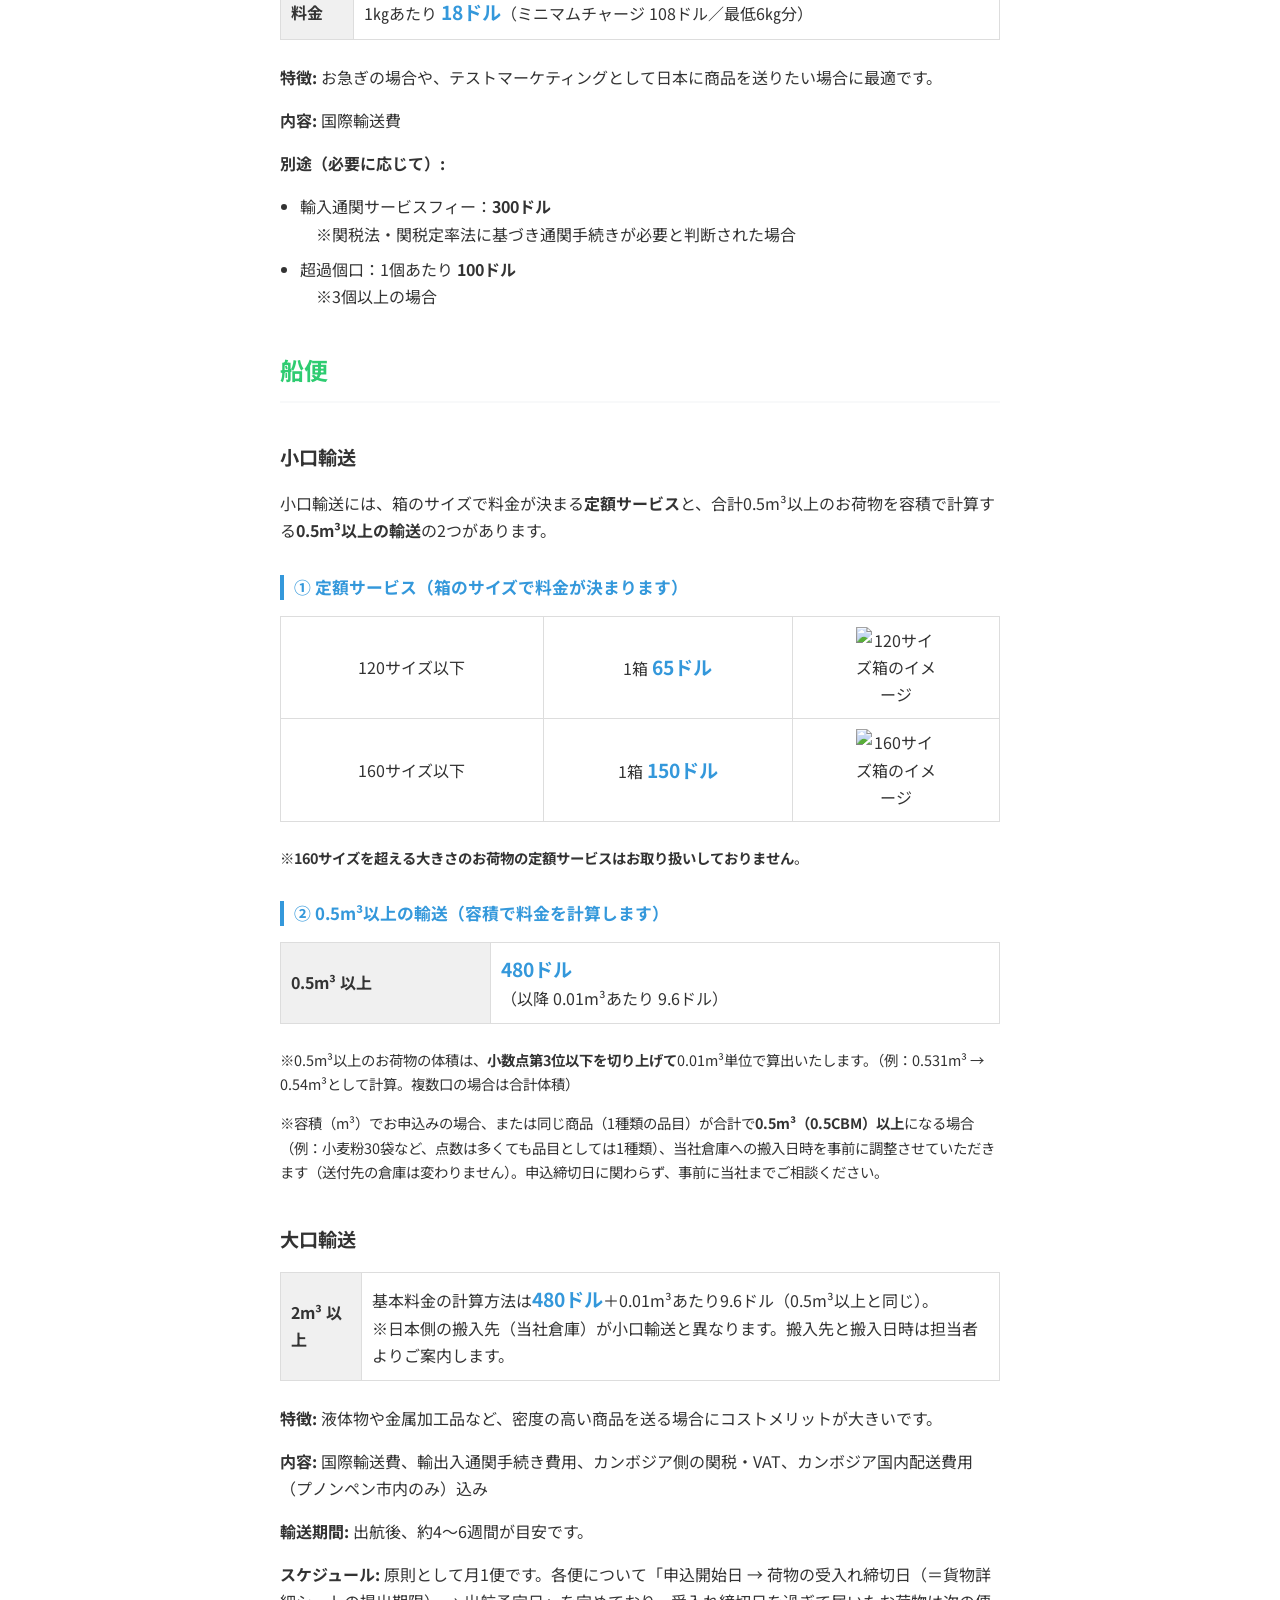
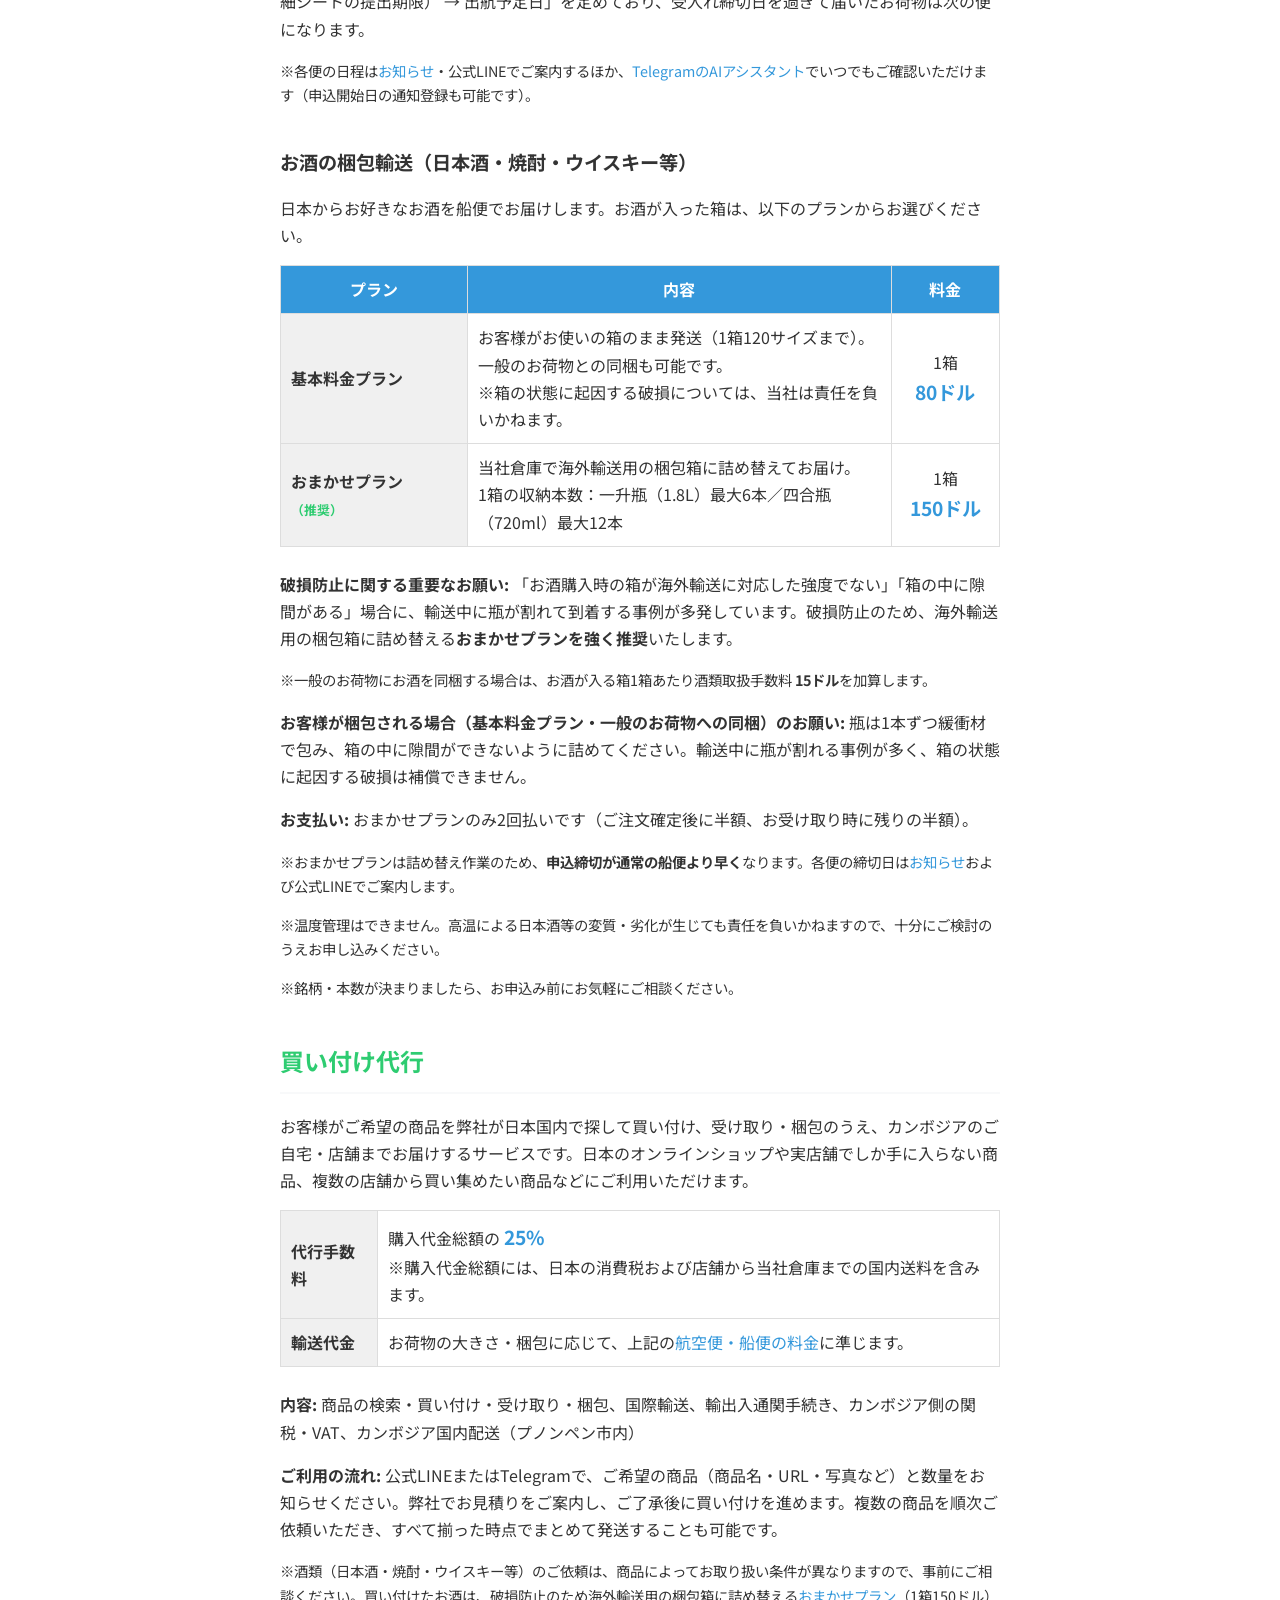
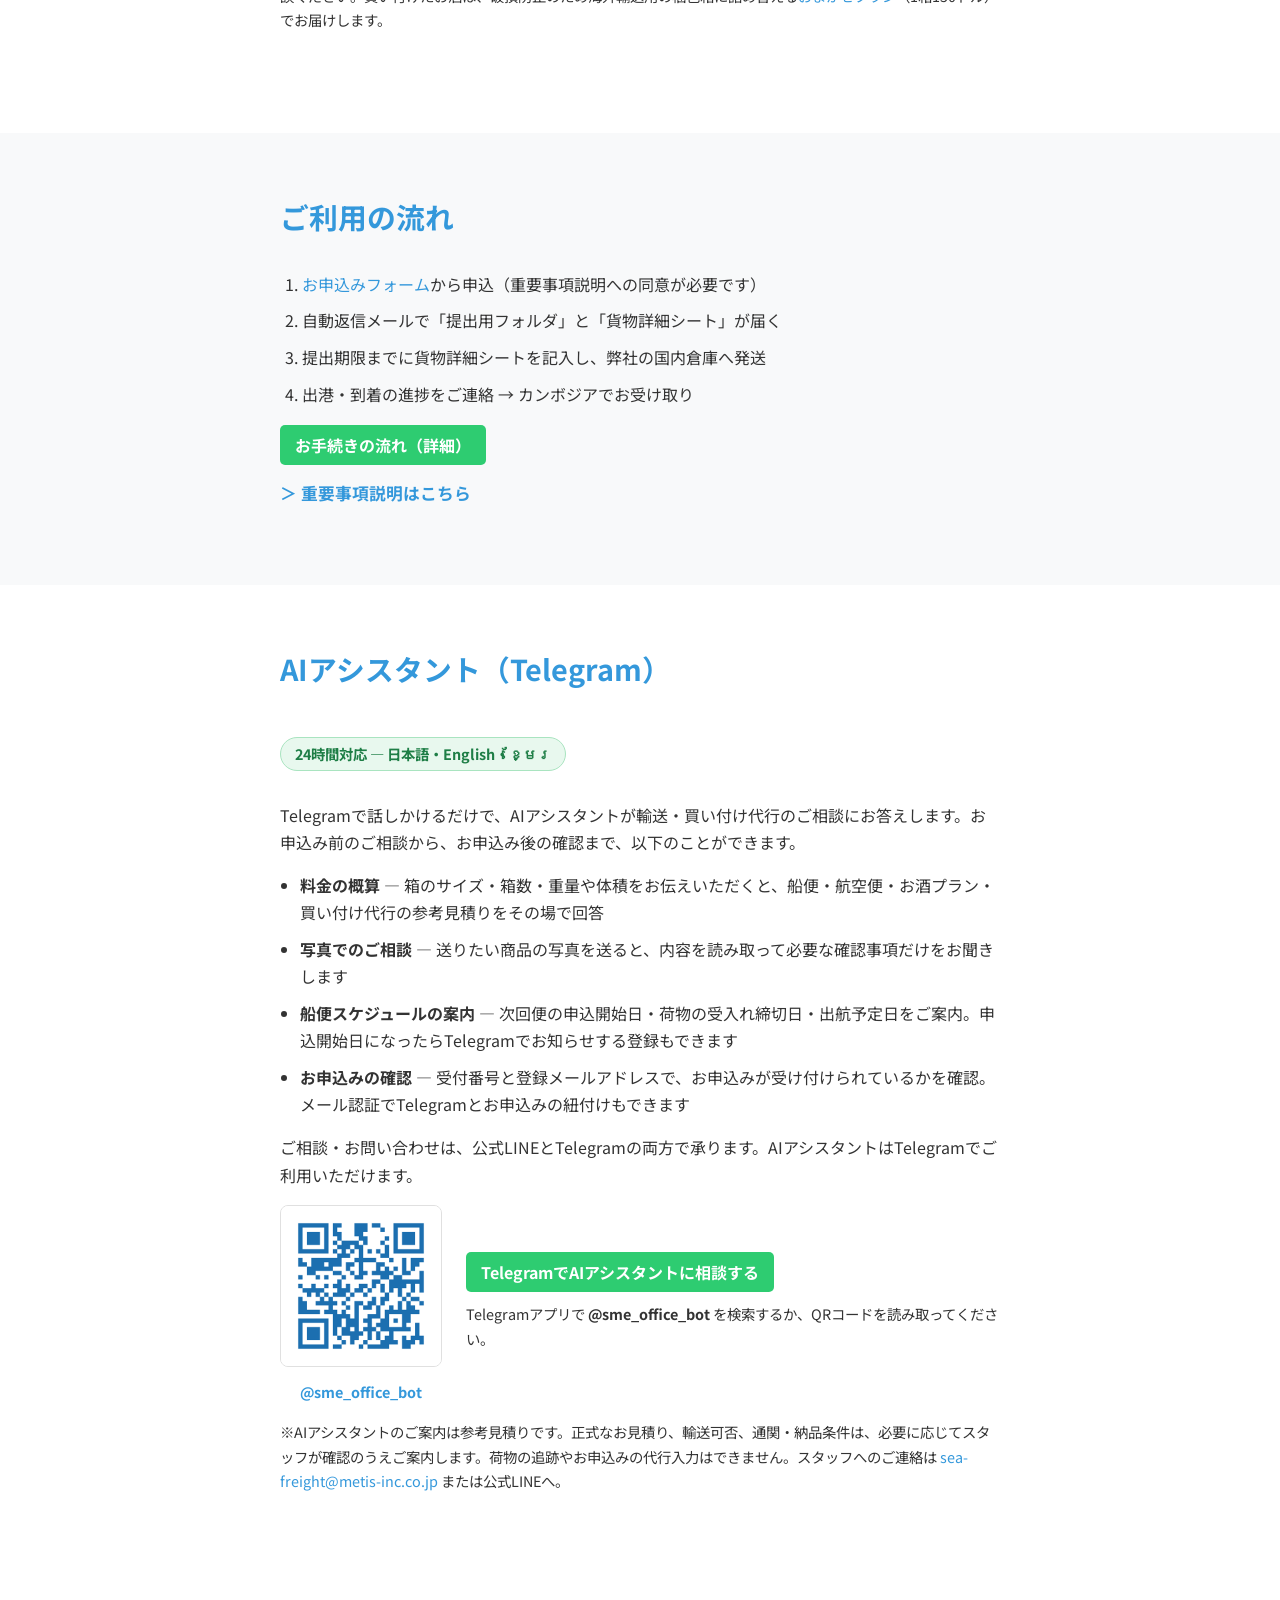
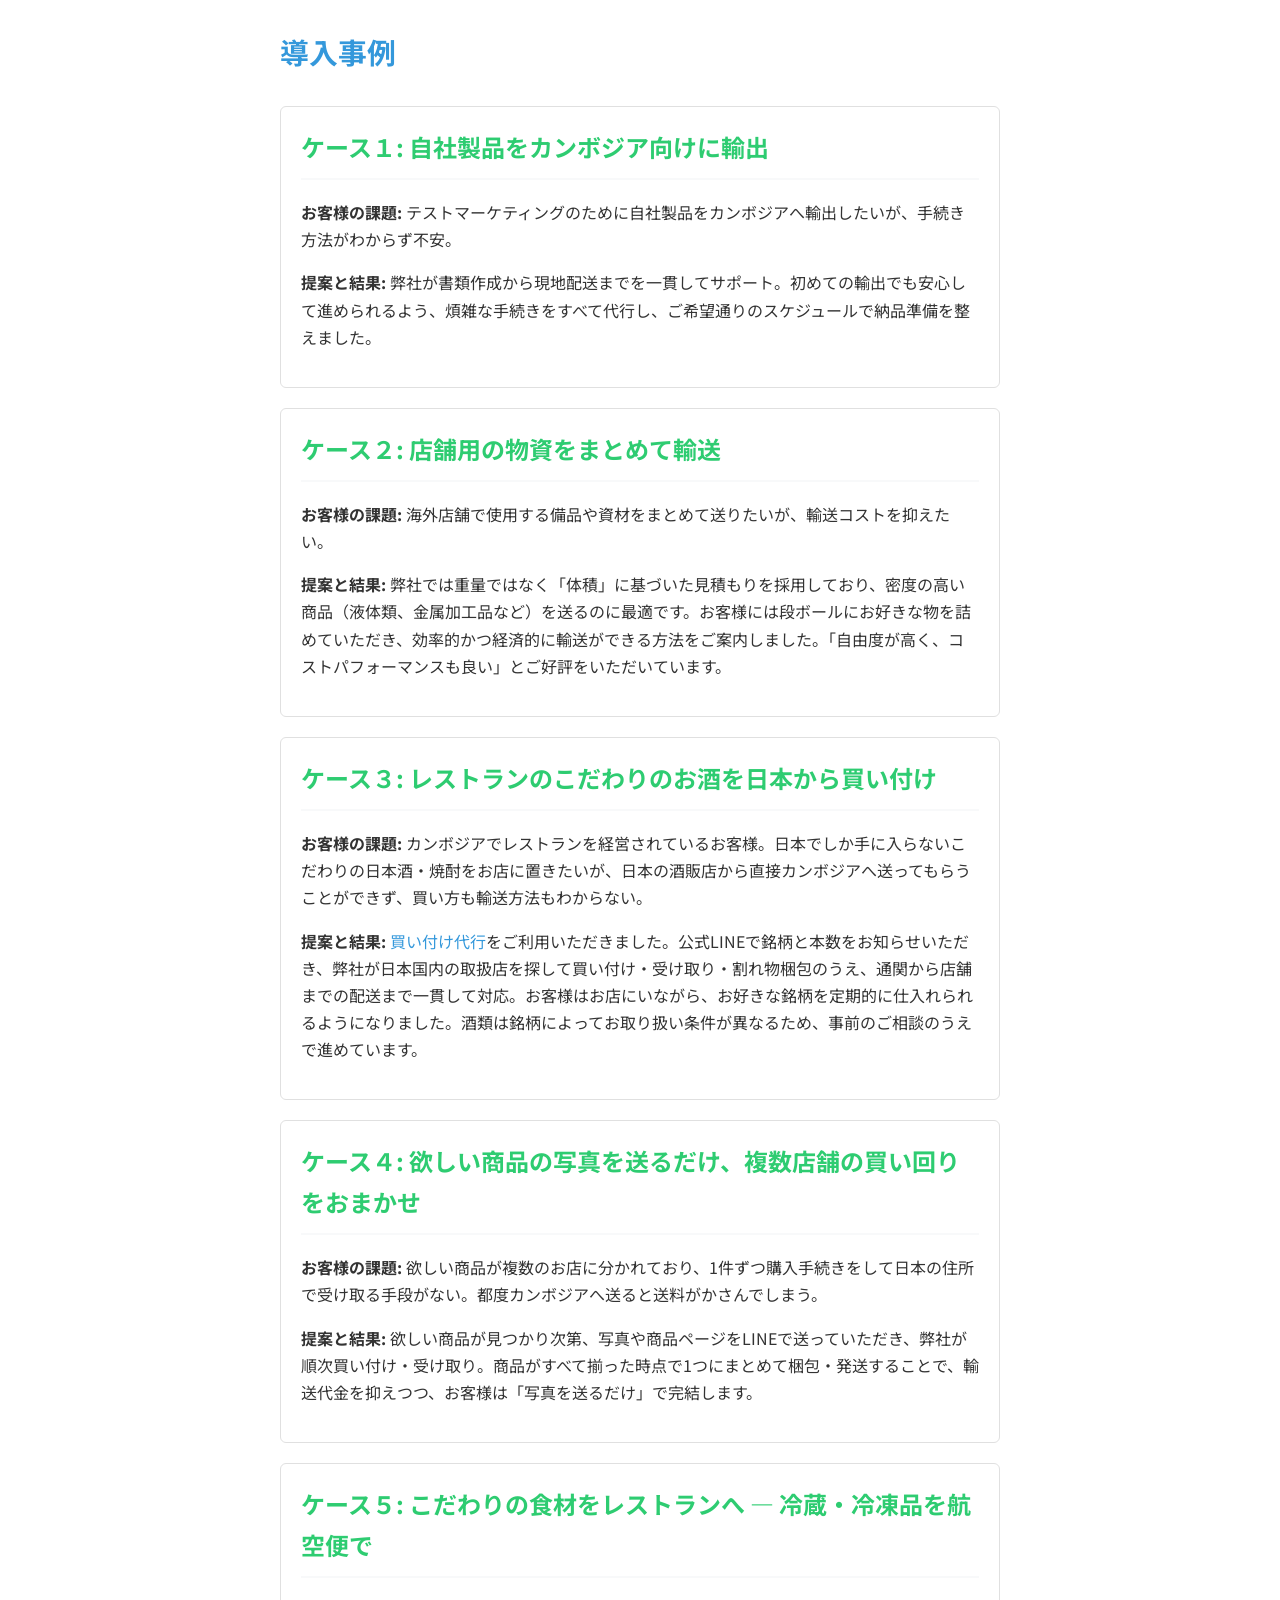
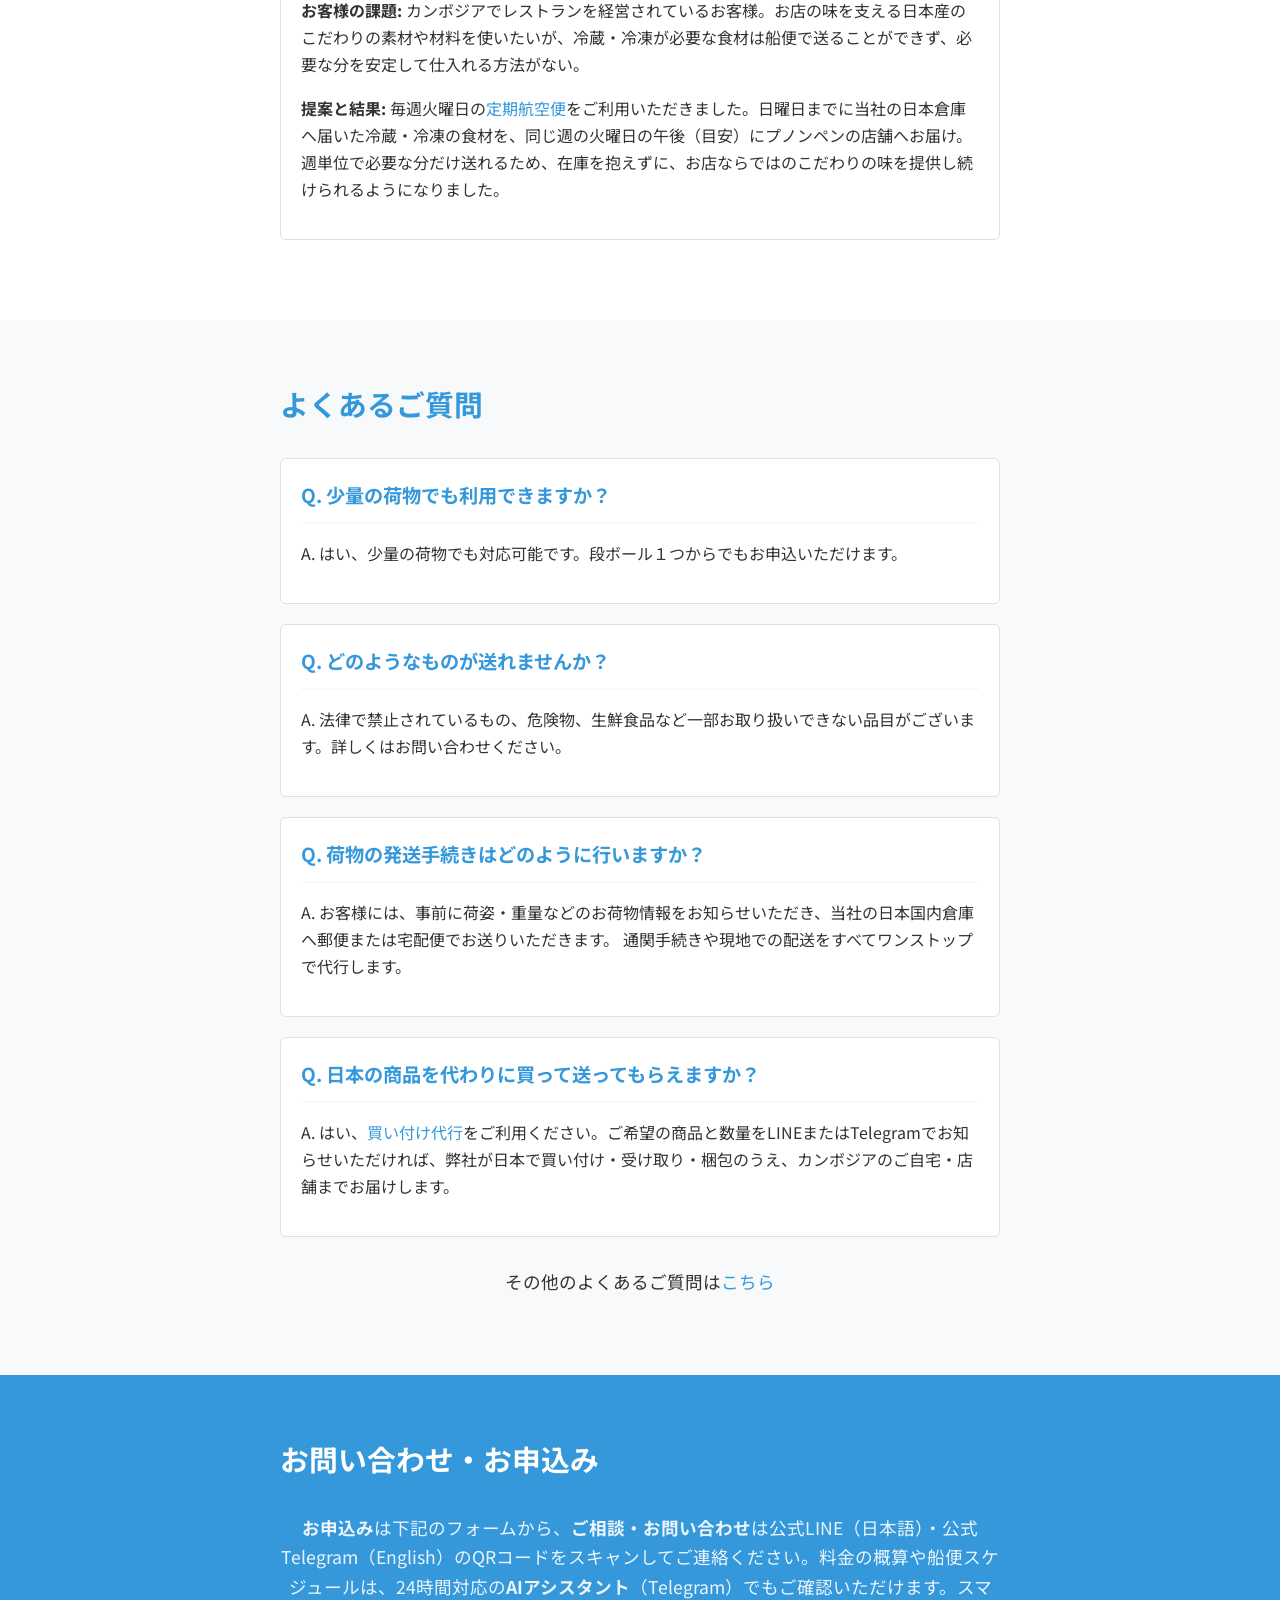
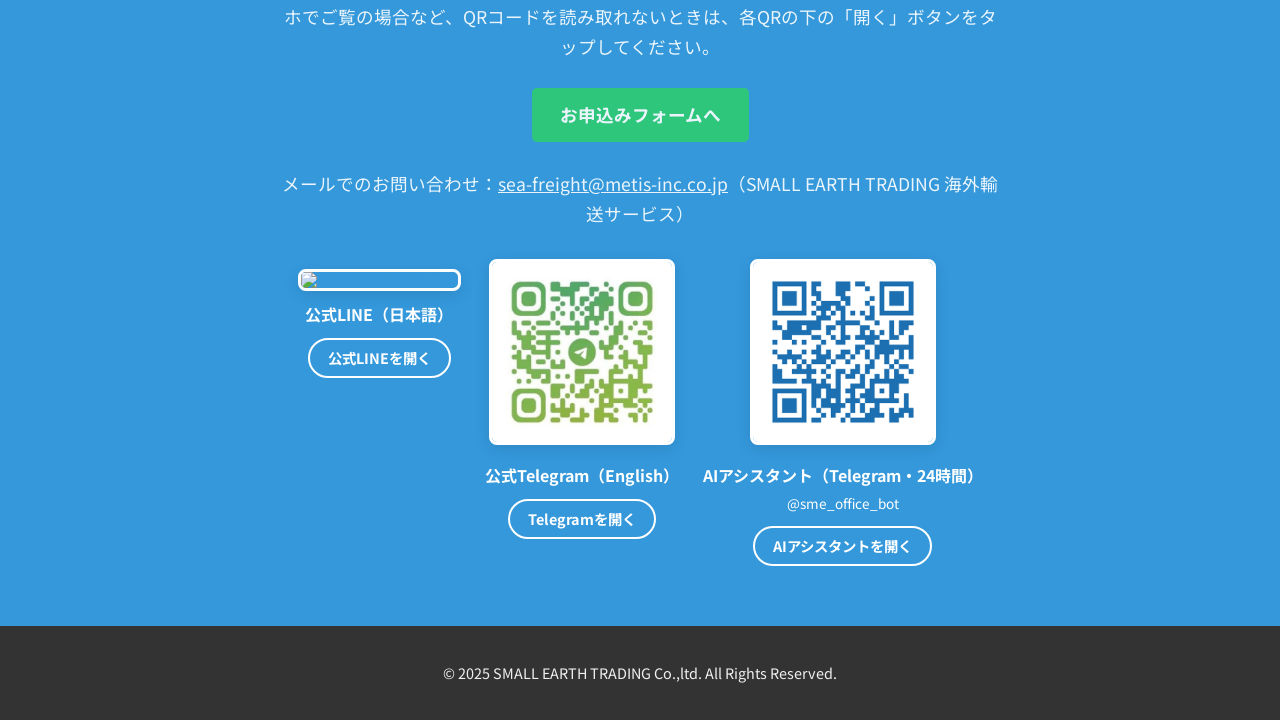
==== commit cd9d33b0: "お知らせ: 表示を直近3件に絞り、過去分は「過去のお知らせを見る」で表示 - script.js: 直近3件（NEWS_VISIBLE_COUNT）より古いお知らせを隠し、一覧の下のボタンで出し入れ " ====
--- a/index.html
+++ b/index.html
@@ -60,7 +60,7 @@
                     <li><a href="#faq"><span class="lang-ja">よくある質問</span><span class="lang-en">FAQ</span></a></li>
                     <li><a href="#ai-assistant"><span class="lang-ja">AIアシスタント</span><span class="lang-en">AI Assistant</span></a></li>
                     <li><a href="#contact"><span class="lang-ja">お問い合わせ</span><span class="lang-en">Contact</span></a></li>
-                    <li><a href="https://forms.gle/1VbQ4Ry41PzQt4AJA" target="_blank" rel="noopener noreferrer" class="nav-button"><span class="lang-ja">お申込み</span><span class="lang-en">Apply</span></a></li>
+                    <li><a href="https://forms.gle/q6FrFpivoVjNMx2i8" target="_blank" rel="noopener noreferrer" class="nav-button"><span class="lang-ja">お申込み</span><span class="lang-en">Apply</span></a></li>
                 </ul>
             </nav>
         </div>
@@ -78,7 +78,7 @@
                     <span class="lang-en">We strongly back up your business with reliable and proven logistics support.</span>
                 </p>
                 <div class="cta-group">
-                    <a href="https://forms.gle/1VbQ4Ry41PzQt4AJA" target="_blank" rel="noopener noreferrer" class="cta-button">
+                    <a href="https://forms.gle/q6FrFpivoVjNMx2i8" target="_blank" rel="noopener noreferrer" class="cta-button">
                         <span class="lang-ja">お申込みフォームへ</span>
                         <span class="lang-en">Apply (Application Form)</span>
                     </a>
@@ -100,7 +100,8 @@
 
                 <!-- ▼ 新しいお知らせは、この直下にこの article ブロックを丸ごとコピーして追加してください ▼
                      初期表示は一番上の1件だけ全文、2件目以降は script.js が「日付＋タイトル」に折り畳みます。
-                     どのお知らせもタイトルのクリックで開閉でき、「すべて開く／すべて閉じる」ボタンも自動で付きます。 -->
+                     どのお知らせもタイトルのクリックで開閉でき、「すべて開く／すべて閉じる」ボタンも自動で付きます。
+                     表示されるのは直近3件だけで、それより古いものは「過去のお知らせを見る」ボタンの中に入ります（削除は不要）。 -->
                 <article class="news-item">
                     <p class="news-date"><time datetime="2026-11-24">2026年11月24日</time></p>
                     <h3><span class="lang-ja">【重要】10月便の運行状況と11月便（臨時便）のお知らせ</span><span class="lang-en">[Important] October Shipment Status &amp; November (Extra) Shipment</span></h3>
@@ -119,8 +120,8 @@
                         <li><span class="lang-ja"><strong>今回はアルコール類は受付不可</strong>となります。ご了承ください。</span><span class="lang-en"><strong>Alcohol cannot be accepted for this shipment.</strong> Thank you for your understanding.</span></li>
                     </ul>
                     <p>
-                        <span class="lang-ja">お申込みは<a href="https://forms.gle/8ENSiR24pRKVYYDa9" target="_blank" rel="noopener noreferrer">お申込みフォーム（REQUIRED FORM）</a>からお願いいたします。</span>
-                        <span class="lang-en">Please apply via the <a href="https://forms.gle/8ENSiR24pRKVYYDa9" target="_blank" rel="noopener noreferrer">application form (REQUIRED FORM)</a>.</span>
+                        <span class="lang-ja">お申込みは<a href="https://forms.gle/q6FrFpivoVjNMx2i8" target="_blank" rel="noopener noreferrer">お申込みフォーム（REQUIRED FORM）</a>からお願いいたします。</span>
+                        <span class="lang-en">Please apply via the <a href="https://forms.gle/q6FrFpivoVjNMx2i8" target="_blank" rel="noopener noreferrer">application form (REQUIRED FORM)</a>.</span>
                     </p>
                 </article>
 
@@ -141,8 +142,8 @@
 
                     <h4><span class="lang-ja">お申込みは専用フォームから</span><span class="lang-en">Applications via the Application Form</span></h4>
                     <p>
-                        <span class="lang-ja">お申込みは<a href="https://forms.gle/1VbQ4Ry41PzQt4AJA" target="_blank" rel="noopener noreferrer">お申込みフォーム</a>からお願いいたします。送信後、自動返信メールで「提出用フォルダ」と「貨物詳細シート」をお送りします。ご相談・お問い合わせは引き続き公式LINEまたはTelegramで承ります。</span>
-                        <span class="lang-en">Please apply via our <a href="https://forms.gle/1VbQ4Ry41PzQt4AJA" target="_blank" rel="noopener noreferrer">application form</a>. After submission, you will receive an automatic reply with your submission folder and cargo detail sheet. Consultations and inquiries are still welcome on Official LINE or Telegram.</span>
+                        <span class="lang-ja">お申込みは<a href="https://forms.gle/q6FrFpivoVjNMx2i8" target="_blank" rel="noopener noreferrer">お申込みフォーム</a>からお願いいたします。送信後、自動返信メールで「提出用フォルダ」と「貨物詳細シート」をお送りします。ご相談・お問い合わせは引き続き公式LINEまたはTelegramで承ります。</span>
+                        <span class="lang-en">Please apply via our <a href="https://forms.gle/q6FrFpivoVjNMx2i8" target="_blank" rel="noopener noreferrer">application form</a>. After submission, you will receive an automatic reply with your submission folder and cargo detail sheet. Consultations and inquiries are still welcome on Official LINE or Telegram.</span>
                     </p>
 
                     <h4><span class="lang-ja">料金の計算単位について</span><span class="lang-en">Fee Calculation Units</span></h4>
@@ -459,7 +460,7 @@
             <div class="container content-prose">
                 <h2><span class="lang-ja">ご利用の流れ</span><span class="lang-en">Service Flow</span></h2>
                 <ol class="flow-summary">
-                    <li><span class="lang-ja"><a href="https://forms.gle/1VbQ4Ry41PzQt4AJA" target="_blank" rel="noopener noreferrer">お申込みフォーム</a>から申込（重要事項説明への同意が必要です）</span><span class="lang-en">Apply via the <a href="https://forms.gle/1VbQ4Ry41PzQt4AJA" target="_blank" rel="noopener noreferrer">application form</a> (agreement to the Important Disclosures is required)</span></li>
+                    <li><span class="lang-ja"><a href="https://forms.gle/q6FrFpivoVjNMx2i8" target="_blank" rel="noopener noreferrer">お申込みフォーム</a>から申込（重要事項説明への同意が必要です）</span><span class="lang-en">Apply via the <a href="https://forms.gle/q6FrFpivoVjNMx2i8" target="_blank" rel="noopener noreferrer">application form</a> (agreement to the Important Disclosures is required)</span></li>
                     <li><span class="lang-ja">自動返信メールで「提出用フォルダ」と「貨物詳細シート」が届く</span><span class="lang-en">Receive your submission folder and cargo detail sheet by automatic reply</span></li>
                     <li><span class="lang-ja">提出期限までに貨物詳細シートを記入し、弊社の国内倉庫へ発送</span><span class="lang-en">Fill in the cargo detail sheet by the deadline and ship your boxes to our warehouse in Japan</span></li>
                     <li><span class="lang-ja">出港・到着の進捗をご連絡 → カンボジアでお受け取り</span><span class="lang-en">We keep you updated on departure and arrival → receive your cargo in Cambodia</span></li>
@@ -593,7 +594,7 @@
             <span class="lang-en">To <strong>apply</strong>, use the form below. For <strong>consultations and inquiries</strong>, scan the Official LINE (Japanese) or Official Telegram (English) QR code. Price estimates and sea freight schedules are also available 24/7 from our <strong>AI assistant</strong> on Telegram. If you cannot scan the QR code (e.g. on a phone), tap the "Open" button under it.</span>
         </p>
         <p>
-            <a href="https://forms.gle/1VbQ4Ry41PzQt4AJA" target="_blank" rel="noopener noreferrer" class="cta-button">
+            <a href="https://forms.gle/q6FrFpivoVjNMx2i8" target="_blank" rel="noopener noreferrer" class="cta-button">
                 <span class="lang-ja">お申込みフォームへ</span>
                 <span class="lang-en">Apply (Application Form)</span>
             </a>
--- a/assets/css/style.css
+++ b/assets/css/style.css
@@ -117,6 +117,7 @@
 /* お知らせセクション */
 .news-item { background-color: #fff; padding: 24px; border-radius: 6px; margin-bottom: 20px; border: 1px solid #e0e0e0; }
 .news-item:last-child { margin-bottom: 0; }
+.news-item[hidden] { display: none; }
 .news-date { font-size: 0.85em; color: #777; margin-bottom: 0.4em; }
 .news-item h3 { font-size: 1.25rem; color: var(--primary-color); margin-bottom: 0.6em; }
 .news-item h4 { font-size: 1rem; margin-top: 1.4em; margin-bottom: 0.3em; }
@@ -140,6 +141,10 @@
 .news-toggle-all:hover, .news-toggle-all:focus-visible { background-color: var(--primary-color); color: #fff; }
 .news-toggle-all-close, .news-toggle-all-opened .news-toggle-all-open { display: none; }
 .news-toggle-all-opened .news-toggle-all-close { display: inline; }
+/* 「過去のお知らせを見る／隠す」ボタン（直近3件より古いお知らせの出し入れ。script.js が一覧の最後に挿入） */
+.news-more { display: flex; justify-content: center; margin-top: 20px; }
+.news-more-hide, .news-more-opened .news-more-show { display: none; }
+.news-more-opened .news-more-hide { display: inline; }
 
 /* 料金表セクション */
 .price-category { margin-bottom: 40px; }
